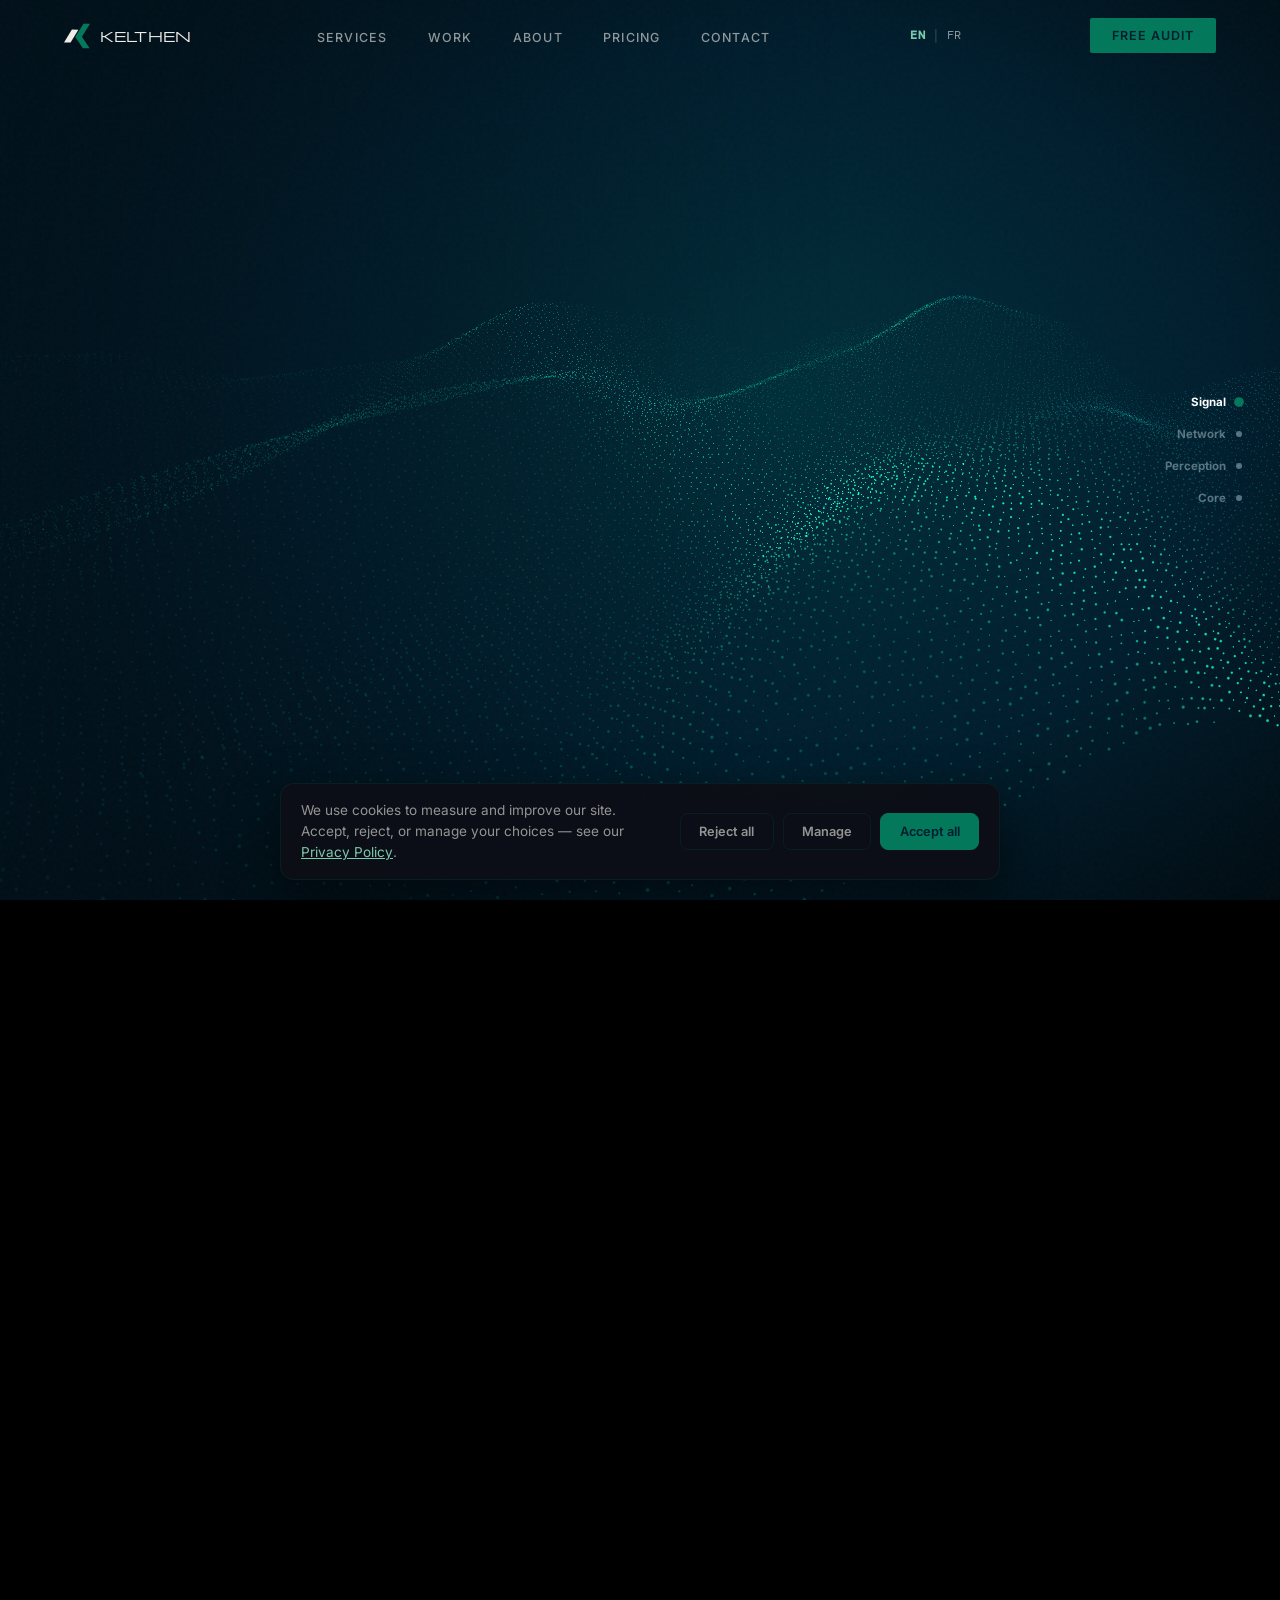
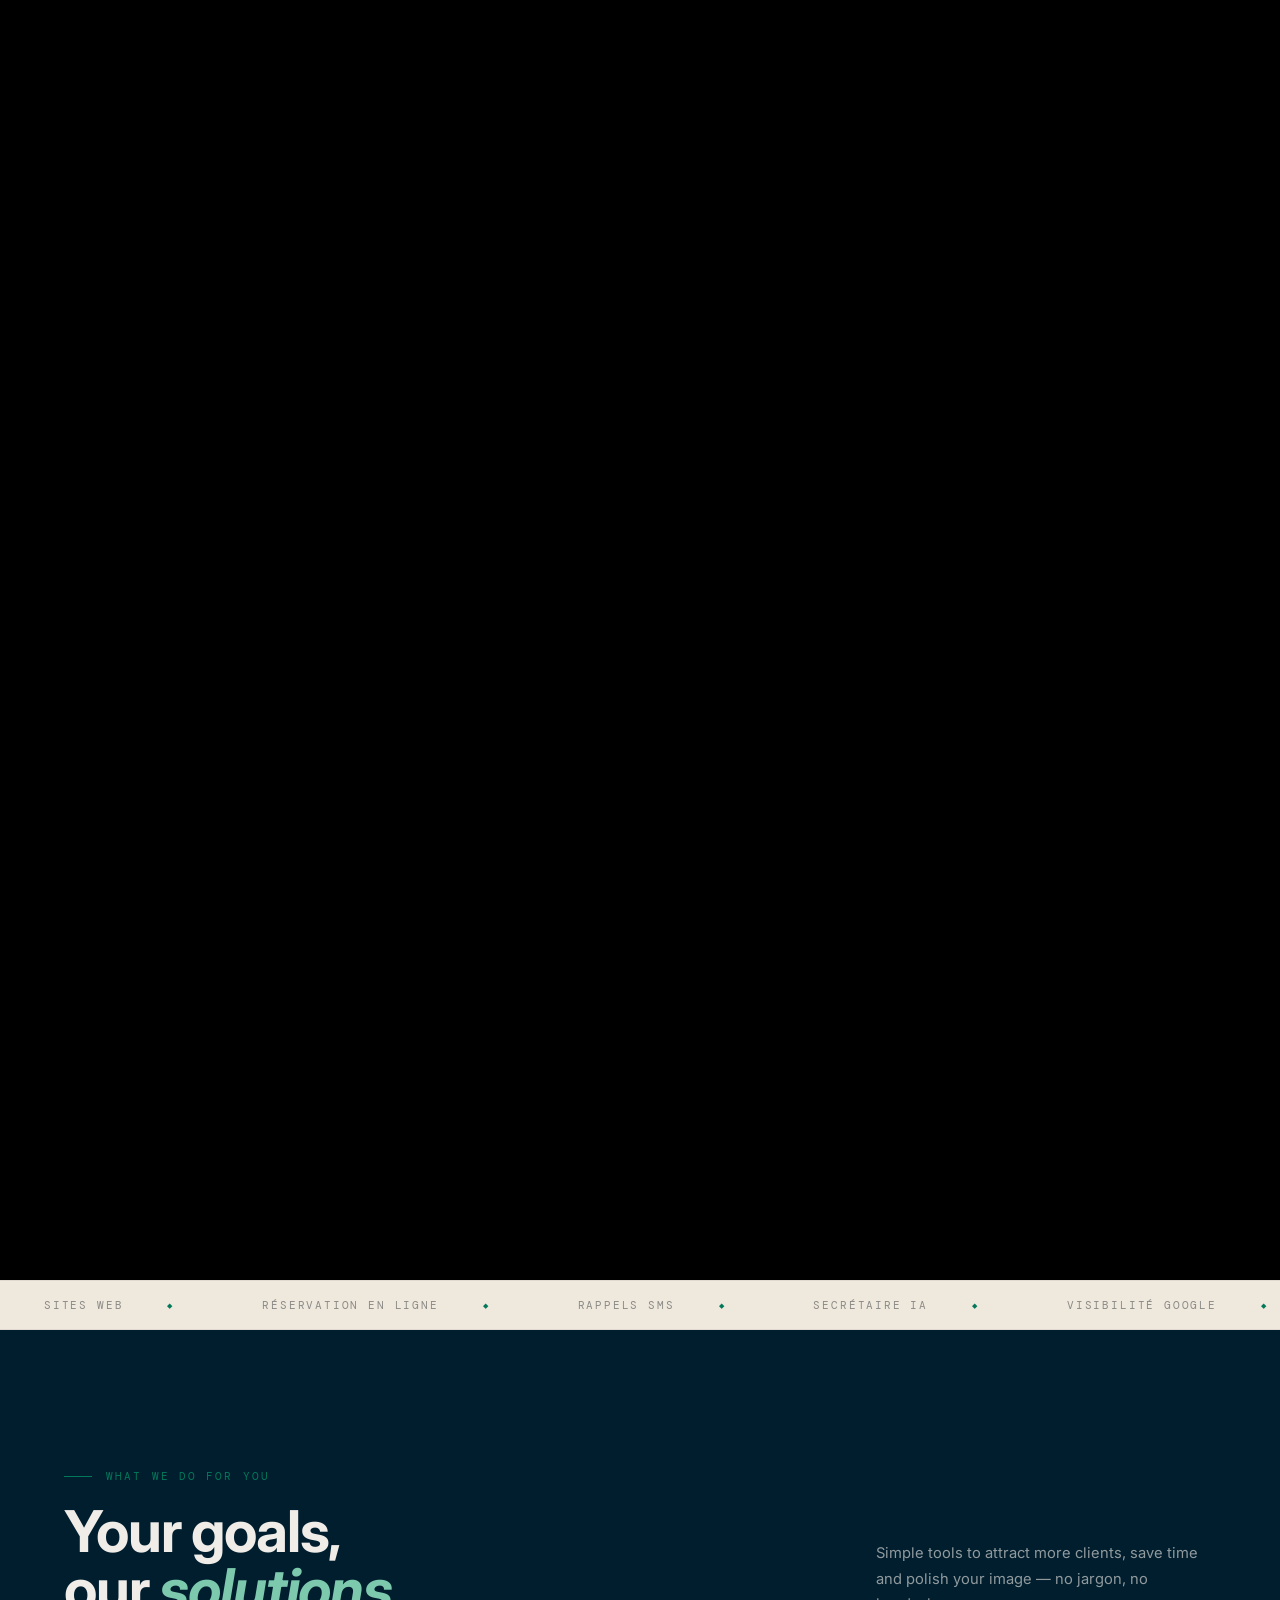
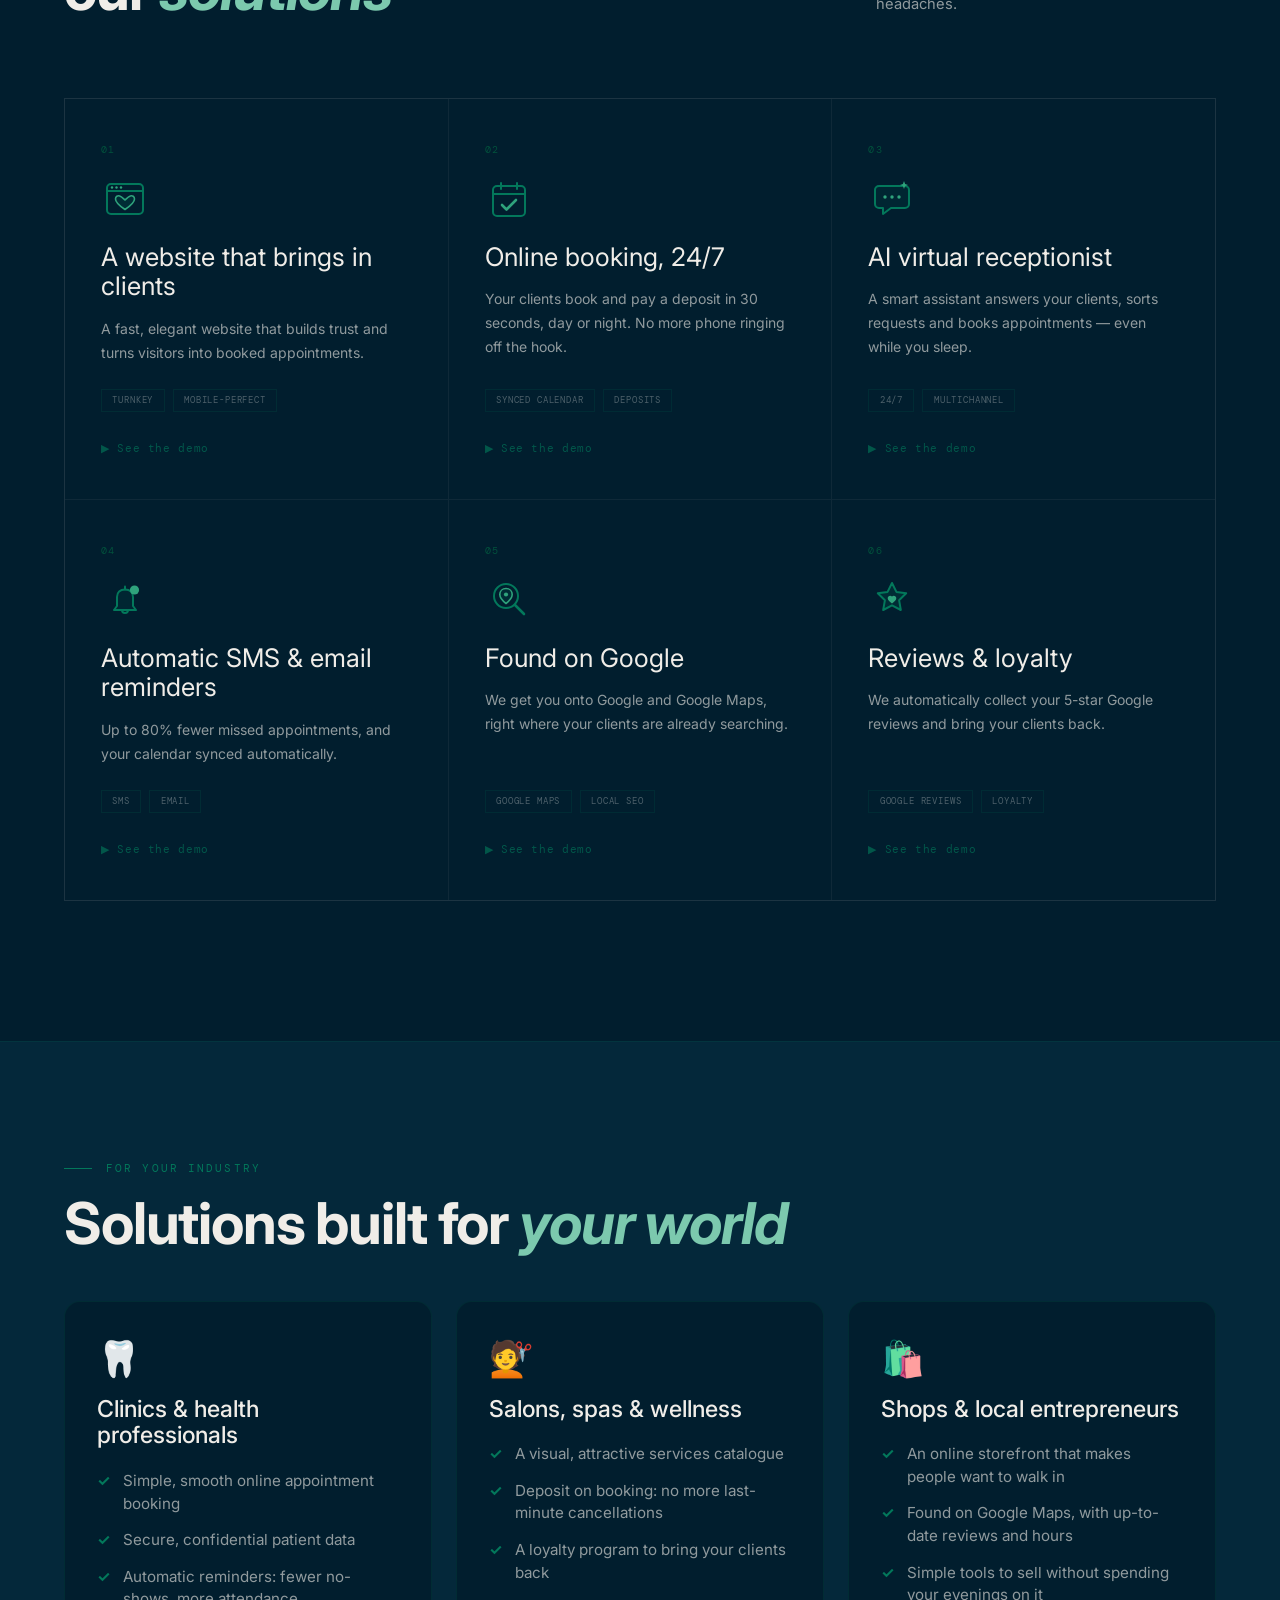
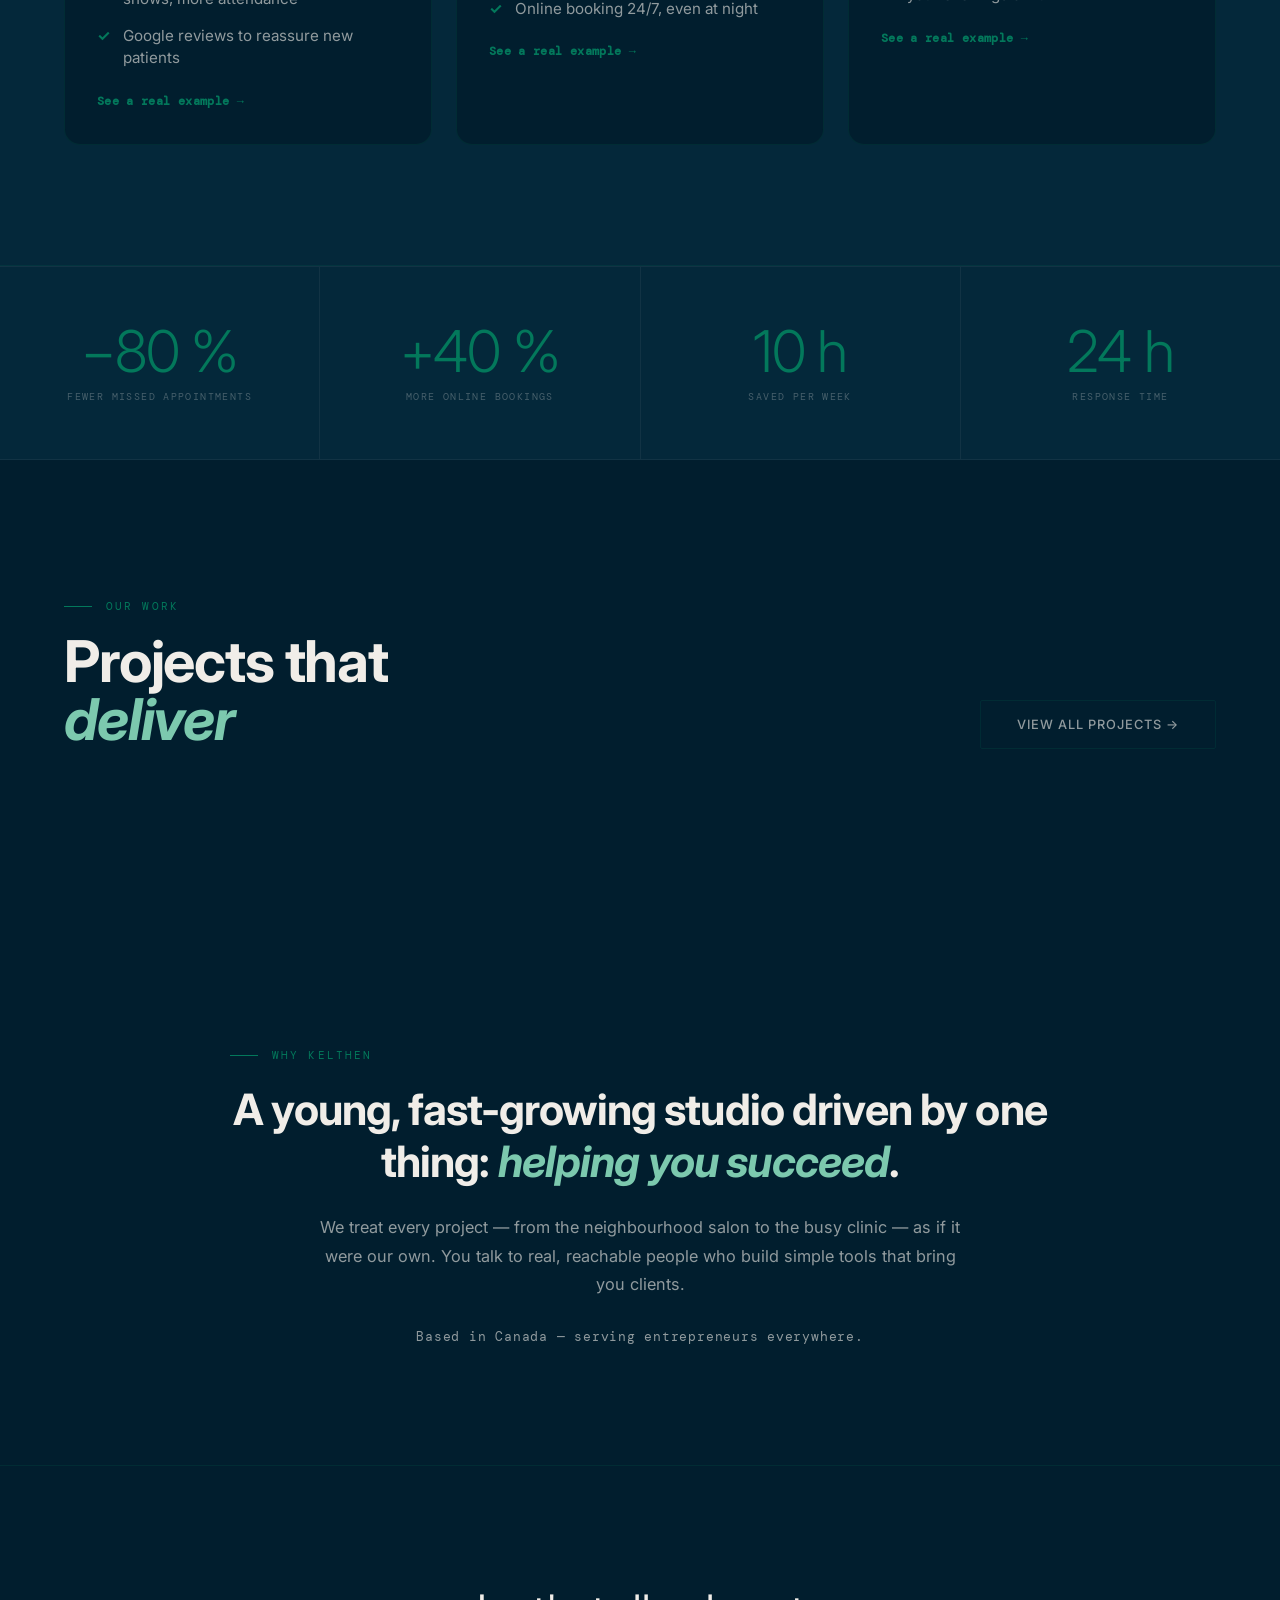
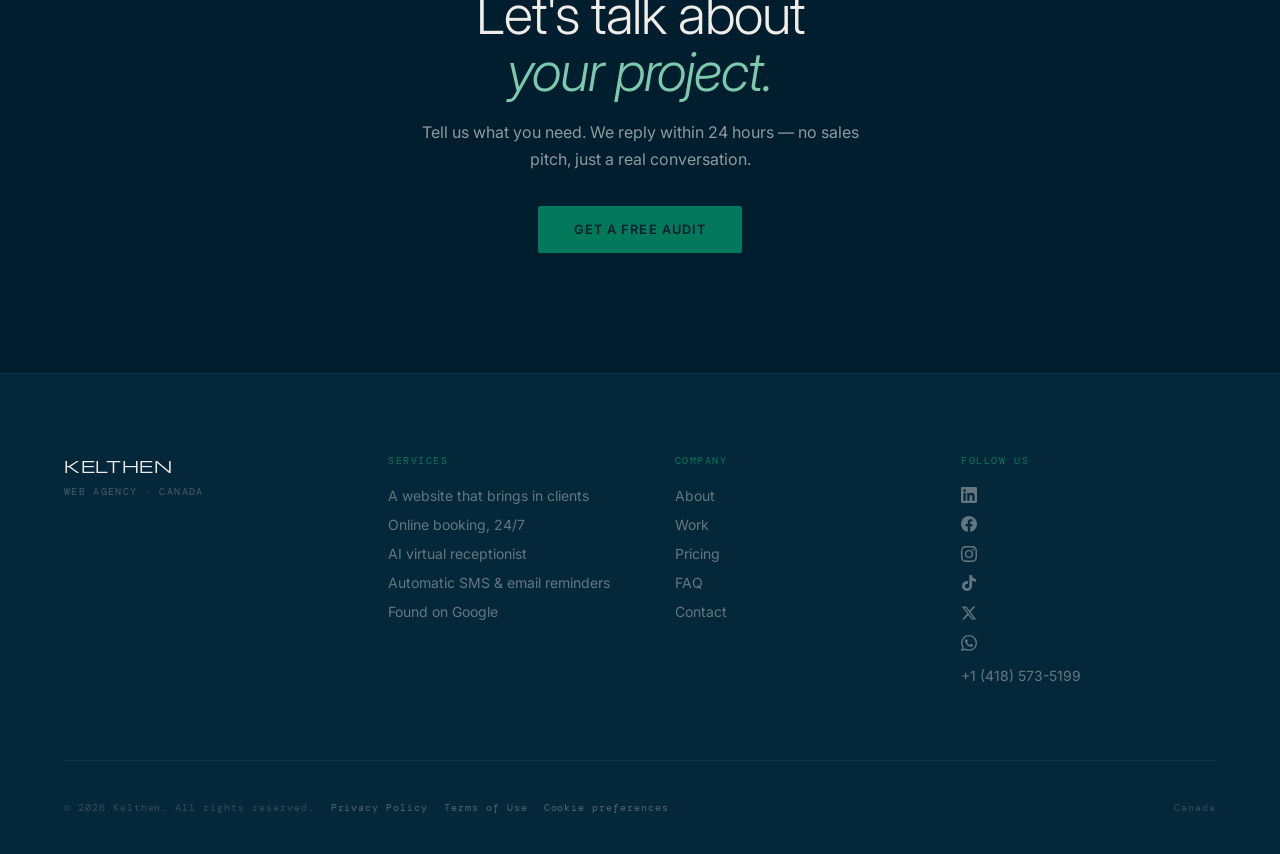
==== index.html @ 15c2d40f "Footer : restaurer LinkedIn (placeholder à compléter), garder GitHub retiré" ====
<!DOCTYPE html>
<html lang="en">
<head>
  <meta charset="UTF-8">
  <meta name="viewport" content="width=device-width, initial-scale=1.0">
  <meta name="description" content="Kelthen — agence web qui aide les commerces et entrepreneurs à attirer plus de clients : site, réservation en ligne, rappels automatiques, visibilité Google. Audit gratuit.">
  <meta property="og:type"        content="website">
  <meta property="og:url"         content="https://kelthen.com/">
  <meta property="og:title"       content="Kelthen — Plus de clients. Moins de gestion.">
  <meta property="og:description" content="On aide les commerces de proximité et les entrepreneurs à attirer plus de clients et à passer moins de temps sur la gestion. Site, réservation, rappels, visibilité Google.">
  <meta property="og:image"       content="https://kelthen.com/og-image.png">
  <meta property="og:image:width"  content="1200">
  <meta property="og:image:height" content="630">
  <meta property="og:image:alt"    content="Kelthen — Plus de clients. Moins de gestion.">
  <meta name="twitter:image"       content="https://kelthen.com/og-image.png">
  <meta name="twitter:card"       content="summary_large_image">
  <meta name="twitter:title"      content="Kelthen — Plus de clients. Moins de gestion.">
  <meta name="twitter:description" content="On aide les commerces et entrepreneurs à attirer plus de clients et à gérer moins. Audit gratuit.">
  <meta name="referrer" content="strict-origin-when-cross-origin">
  <title>Agence web au Canada — sites, réservation en ligne &amp; automatisation | Kelthen</title>
  <link rel="canonical" href="https://kelthen.com/">
  <link rel="icon" href="/favicon.ico" sizes="any">
  <link rel="icon" type="image/svg+xml" href="/favicon.svg">
  <link rel="icon" type="image/png" sizes="96x96" href="/favicon-96.png">
  <link rel="apple-touch-icon" href="/apple-touch-icon.png">

  <link rel="preconnect" href="https://fonts.googleapis.com">
  <link rel="preconnect" href="https://fonts.gstatic.com" crossorigin>
  <link href="https://fonts.googleapis.com/css2?family=Inter:wght@400;500;600;700;800&family=DM+Mono:wght@400;500&display=swap" rel="stylesheet">

  <script type="application/ld+json">
  {
    "@context": "https://schema.org",
    "@type": "ProfessionalService",
    "name": "Kelthen",
    "alternateName": "Kelthen — agence web",
    "url": "https://kelthen.com/",
    "logo": "https://kelthen.com/og-image.png",
    "image": "https://kelthen.com/og-image.png",
    "email": "contact@kelthen.com",
    "telephone": "+1-418-573-5199",
    "priceRange": "$$",
    "description": "Agence web basée au Canada qui aide les commerces de proximité et les entrepreneurs à attirer plus de clients et à gérer moins : sites, réservation en ligne, rappels automatiques et visibilité Google.",
    "slogan": "Plus de clients. Moins de gestion.",
    "inLanguage": "fr",
    "areaServed": {
      "@type": "Country",
      "name": "Canada"
    },
    "address": {
      "@type": "PostalAddress",
      "addressCountry": "CA"
    },
    "knowsAbout": [
      "Création de site web",
      "Réservation en ligne",
      "Automatisation des rendez-vous",
      "Secrétaire virtuelle par IA",
      "Rappels automatiques SMS et e-mail",
      "Référencement local et visibilité Google"
    ]
  }
  </script>

  <!-- Google Analytics (GA4) is loaded from assets/main.js ONLY after cookie consent -->

  <link rel="stylesheet" href="assets/style.css">
</head>
<body>
  <!-- ═══ Nav ═══ -->
  <nav class="nav" id="nav" aria-label="Main navigation">
    <a href="index.html" class="nav-logo" aria-label="Kelthen — home">
      <svg class="nav-logo-mark" viewBox="0 0 258 242" aria-hidden="true" focusable="false"><path d="M65.3 185.8 L0 185.8 L78.4 56.9 L142.3 59 Z" fill="currentColor"></path><path d="M177.9 129 L254.3 242.2 L187.3 242.2 L145.8 180.6 L111.8 130.2 L143.9 78.6 L192.7 0 L258.1 0 Z" fill="#03785B"></path></svg>
      <span class="nav-logo-text">Kel<span>then</span></span>
    </a>

    <ul class="nav-links" role="list">
      <li><a href="index.html#services" data-i18n="nav.services">Services</a></li>
      <li><a href="work.html" data-i18n="nav.work">Réalisations</a></li>
      <li><a href="about.html" data-i18n="nav.about">À propos</a></li>
      <li><a href="pricing.html" data-i18n="nav.pricing">Tarifs</a></li>
      <li><a href="contact.html" data-i18n="nav.contact">Contact</a></li>
    </ul>

    <div class="lang-switch" role="group" aria-label="Langue">
      <button type="button" class="lang-btn" data-lang-btn="en">EN</button>
      <span class="lang-sep" aria-hidden="true">|</span>
      <button type="button" class="lang-btn" data-lang-btn="fr">FR</button>
    </div>
    <button class="nav-cta" id="navCta" type="button" data-i18n="nav.cta">Audit gratuit</button>
    <button class="nav-hamburger" id="navHamburger" type="button" aria-label="Menu" aria-expanded="false" aria-controls="navMobile">
      <span></span>
      <span></span>
      <span></span>
    </button>
  </nav>

  <!-- Mobile nav overlay -->
  <div class="nav-mobile" id="navMobile" role="dialog" aria-label="Mobile navigation" aria-modal="true">
    <button class="nav-mobile-close" id="navMobileClose" type="button" aria-label="Fermer le menu">✕</button>
    <a href="index.html#services" class="nav-mobile-link" data-mobile-link data-i18n="nav.services">Services</a>
    <a href="work.html"     class="nav-mobile-link" data-mobile-link data-i18n="nav.work">Réalisations</a>
    <a href="about.html"    class="nav-mobile-link" data-mobile-link data-i18n="nav.about">À propos</a>
    <a href="pricing.html"  class="nav-mobile-link" data-mobile-link data-i18n="nav.pricing">Tarifs</a>
    <a href="contact.html"  class="nav-mobile-link" data-mobile-link data-i18n="nav.contact">Contact</a>
    <div class="lang-switch lang-switch-mobile" role="group" aria-label="Langue">
      <button type="button" class="lang-btn" data-lang-btn="en">EN</button>
      <span class="lang-sep" aria-hidden="true">|</span>
      <button type="button" class="lang-btn" data-lang-btn="fr">FR</button>
    </div>
    <button class="nav-mobile-cta" id="navMobileCta" type="button" data-i18n="nav.cta">Audit gratuit</button>
  </div>

  <!-- ═══ Hero ═══ -->
  <!-- Hero : expérience « The Intelligence System » (montée par assets/hero-experience.js) -->
  <div id="kx-root"></div>

  <!-- ═══ Marquee ═══ -->
  <div class="marquee-wrap" aria-hidden="true">
    <div class="marquee-track">
      <span class="marquee-item">Sites web</span>
      <span class="marquee-item">Réservation en ligne</span>
      <span class="marquee-item">Rappels SMS</span>
      <span class="marquee-item">Secrétaire IA</span>
      <span class="marquee-item">Visibilité Google</span>
      <span class="marquee-item">Avis clients</span>
      <span class="marquee-item">Fidélisation</span>
      <span class="marquee-item">Paiements sécurisés</span>
      <span class="marquee-item">Sites web</span>
      <span class="marquee-item">Réservation en ligne</span>
      <span class="marquee-item">Rappels SMS</span>
      <span class="marquee-item">Secrétaire IA</span>
      <span class="marquee-item">Visibilité Google</span>
      <span class="marquee-item">Avis clients</span>
      <span class="marquee-item">Fidélisation</span>
      <span class="marquee-item">Paiements sécurisés</span>
    </div>
  </div>

  <!-- ═══ Services ═══ -->
  <section id="services" aria-labelledby="servicesTitle">
    <div class="services-header">
      <div>
        <p class="section-label" data-i18n="services.label">Ce qu'on fait pour vous</p>
        <h2 class="section-title" id="servicesTitle" data-i18n="services.title" data-i18n-html>Vos objectifs,<br>nos <em>solutions</em></h2>
      </div>
      <p class="services-sub" data-i18n="services.sub">Des outils simples pour attirer plus de clients, gagner du temps et soigner votre image — sans jargon, sans prise de tête.</p>
    </div>

    <div class="services-grid">

      <div class="service-card" data-demo="site" role="button" tabindex="0" aria-haspopup="dialog">
        <div class="service-num">01</div>
        <span class="service-illus" aria-hidden="true"><svg viewBox="0 0 48 48" fill="none"><rect x="6" y="9" width="36" height="30" rx="4" stroke="#03785B" stroke-width="2"/><path d="M6 16 H42" stroke="#03785B" stroke-width="2"/><circle cx="11" cy="12.5" r="1.2" fill="#2FA37C"/><circle cx="15.5" cy="12.5" r="1.2" fill="#2FA37C"/><circle cx="20" cy="12.5" r="1.2" fill="#2FA37C"/><path d="M24 34.5 C 18 30.5 14.5 27.5 14.5 24 C 14.5 21.4 16.6 20.3 18.7 20.9 C 20.6 21.4 22 23 24 25 C 26 23 27.4 21.4 29.3 20.9 C 31.4 20.3 33.5 21.4 33.5 24 C 33.5 27.5 30 30.5 24 34.5 Z" fill="rgba(3, 120, 91,0.16)" stroke="#2FA37C" stroke-width="1.6" stroke-linejoin="round"/></svg></span>
        <h3 class="service-name" data-i18n="svc1.name">Un site qui attire des clients</h3>
        <p class="service-desc" data-i18n="svc1.desc">Un site rapide et élégant qui inspire confiance et transforme vos visiteurs en rendez-vous.</p>
        <div class="service-tags">
          <span class="stag" data-i18n="tag.turnkey">Clé en main</span>
          <span class="stag" data-i18n="tag.mobile">Mobile parfait</span>
        </div>
      </div>

      <div class="service-card" data-demo="booking" role="button" tabindex="0" aria-haspopup="dialog">
        <div class="service-num">02</div>
        <span class="service-illus" aria-hidden="true"><svg viewBox="0 0 48 48" fill="none"><rect x="8" y="11" width="32" height="30" rx="4" stroke="#03785B" stroke-width="2"/><path d="M8 19 H40" stroke="#03785B" stroke-width="2"/><path d="M16 8 V14 M32 8 V14" stroke="#03785B" stroke-width="2" stroke-linecap="round"/><path d="M17 30 L21.5 34.5 L31 25" stroke="#2FA37C" stroke-width="2.6" stroke-linecap="round" stroke-linejoin="round"/></svg></span>
        <h3 class="service-name" data-i18n="svc2.name">Réservation en ligne 24/7</h3>
        <p class="service-desc" data-i18n="svc2.desc">Vos clients réservent et versent un acompte en 30 secondes, jour et nuit. Fini le téléphone qui sonne dans le vide.</p>
        <div class="service-tags">
          <span class="stag" data-i18n="tag.agenda">Agenda synchronisé</span>
          <span class="stag" data-i18n="tag.deposits">Acomptes</span>
        </div>
      </div>

      <div class="service-card" data-demo="ai" role="button" tabindex="0" aria-haspopup="dialog">
        <div class="service-num">03</div>
        <span class="service-illus" aria-hidden="true"><svg viewBox="0 0 48 48" fill="none"><path d="M11 11 H37 A4 4 0 0 1 41 15 V29 A4 4 0 0 1 37 33 H23 L15 39 V33 H11 A4 4 0 0 1 7 29 V15 A4 4 0 0 1 11 11 Z" fill="rgba(3, 120, 91,0.10)" stroke="#03785B" stroke-width="2" stroke-linejoin="round"/><circle cx="17" cy="22" r="1.7" fill="#2FA37C"/><circle cx="24" cy="22" r="1.7" fill="#2FA37C"/><circle cx="31" cy="22" r="1.7" fill="#2FA37C"/><path d="M36 6 l1.1 2.9 2.9 1.1 -2.9 1.1 -1.1 2.9 -1.1 -2.9 -2.9 -1.1 2.9 -1.1 Z" fill="#2FA37C"/></svg></span>
        <h3 class="service-name" data-i18n="svc3.name">Secrétaire virtuelle par IA</h3>
        <p class="service-desc" data-i18n="svc3.desc">Un assistant intelligent répond à vos clients, trie les demandes et prend les rendez-vous — même quand vous dormez.</p>
        <div class="service-tags">
          <span class="stag" data-i18n="tag.247">24 h/24</span>
          <span class="stag" data-i18n="tag.multichannel">Multicanal</span>
        </div>
      </div>

      <div class="service-card" data-demo="reminders" role="button" tabindex="0" aria-haspopup="dialog">
        <div class="service-num">04</div>
        <span class="service-illus" aria-hidden="true"><svg viewBox="0 0 48 48" fill="none"><path d="M16 31 V22 C 16 17.5 19 14.5 24 14.5 C 29 14.5 32 17.5 32 22 V31 L35 35 H13 Z" fill="rgba(3, 120, 91,0.10)" stroke="#03785B" stroke-width="2" stroke-linejoin="round"/><path d="M21 35 a3 3 0 0 0 6 0" stroke="#03785B" stroke-width="2" stroke-linecap="round"/><path d="M24 11.5 V14.5" stroke="#03785B" stroke-width="2" stroke-linecap="round"/><circle cx="33.5" cy="15" r="4.6" fill="#2FA37C"/></svg></span>
        <h3 class="service-name" data-i18n="svc4.name">Rappels automatiques SMS &amp; e-mail</h3>
        <p class="service-desc" data-i18n="svc4.desc">Jusqu'à 80 % de rendez-vous manqués en moins, et votre agenda synchronisé tout seul.</p>
        <div class="service-tags">
          <span class="stag">SMS</span>
          <span class="stag" data-i18n="tag.email">E-mail</span>
        </div>
      </div>

      <div class="service-card" data-demo="google" role="button" tabindex="0" aria-haspopup="dialog">
        <div class="service-num">05</div>
        <span class="service-illus" aria-hidden="true"><svg viewBox="0 0 48 48" fill="none"><circle cx="21" cy="21" r="12" stroke="#03785B" stroke-width="2"/><path d="M30 30 L39 39" stroke="#03785B" stroke-width="2.6" stroke-linecap="round"/><path d="M21 13.5 C 17.4 13.5 14.8 16.1 14.8 19.6 C 14.8 23.8 21 28.5 21 28.5 C 21 28.5 27.2 23.8 27.2 19.6 C 27.2 16.1 24.6 13.5 21 13.5 Z" fill="rgba(3, 120, 91,0.16)" stroke="#2FA37C" stroke-width="1.6" stroke-linejoin="round"/><circle cx="21" cy="19.5" r="2.1" fill="#2FA37C"/></svg></span>
        <h3 class="service-name" data-i18n="svc5.name">Visible sur Google</h3>
        <p class="service-desc" data-i18n="svc5.desc">On vous place sur Google et Google Maps, là où vos clients vous cherchent déjà.</p>
        <div class="service-tags">
          <span class="stag">Google Maps</span>
          <span class="stag" data-i18n="tag.localseo">SEO local</span>
        </div>
      </div>

      <div class="service-card" data-demo="reviews" role="button" tabindex="0" aria-haspopup="dialog">
        <div class="service-num">06</div>
        <span class="service-illus" aria-hidden="true"><svg viewBox="0 0 48 48" fill="none"><path d="M24 8 l4.4 8.9 9.8 1.4 -7.1 6.9 1.7 9.8 -8.8 -4.6 -8.8 4.6 1.7 -9.8 -7.1 -6.9 9.8 -1.4 Z" fill="rgba(3, 120, 91,0.16)" stroke="#03785B" stroke-width="2" stroke-linejoin="round"/><path d="M24 21.5 C 22.4 19.8 19.7 20.9 19.7 23.2 C 19.7 25.2 22 26.9 24 28.4 C 26 26.9 28.3 25.2 28.3 23.2 C 28.3 20.9 25.6 19.8 24 21.5 Z" fill="#2FA37C"/></svg></span>
        <h3 class="service-name" data-i18n="svc6.name">Avis clients &amp; fidélisation</h3>
        <p class="service-desc" data-i18n="svc6.desc">On récolte automatiquement vos avis Google 5 étoiles et on fait revenir vos clients.</p>
        <div class="service-tags">
          <span class="stag" data-i18n="tag.reviews">Avis Google</span>
          <span class="stag" data-i18n="tag.loyalty">Fidélité</span>
        </div>
      </div>

    </div>
  </section>

  <!-- ═══ Solutions par industrie ═══ -->
  <section id="solutions" aria-labelledby="solutionsTitle">
    <div class="solutions-header">
      <p class="section-label" data-i18n="sol.label">Pour votre secteur</p>
      <h2 class="section-title" id="solutionsTitle" data-i18n="sol.title" data-i18n-html>Des solutions qui vous <em>ressemblent</em></h2>
    </div>
    <div class="industry-grid">

      <a class="industry-card" href="work.html?p=003">
        <span class="industry-icon" aria-hidden="true">🦷</span>
        <h3 class="industry-name" data-i18n="ind1.name">Cliniques &amp; professionnels de santé</h3>
        <ul class="industry-list" role="list">
          <li data-i18n="ind1.b1">Prise de rendez-vous en ligne, simple et fluide</li>
          <li data-i18n="ind1.b2">Données patients sécurisées et confidentielles</li>
          <li data-i18n="ind1.b3">Rappels automatiques : moins d'oublis, plus de présences</li>
          <li data-i18n="ind1.b4">Avis Google pour rassurer les nouveaux patients</li>
        </ul>
        <span class="industry-cta" data-i18n="sol.example">Voir un exemple concret →</span>
      </a>

      <a class="industry-card" href="work.html?p=003">
        <span class="industry-icon" aria-hidden="true">💇</span>
        <h3 class="industry-name" data-i18n="ind2.name">Salons, instituts &amp; bien-être</h3>
        <ul class="industry-list" role="list">
          <li data-i18n="ind2.b1">Catalogue de prestations visuel et attrayant</li>
          <li data-i18n="ind2.b2">Acompte à la réservation : fini les désistements</li>
          <li data-i18n="ind2.b3">Programme de fidélité pour faire revenir vos clients</li>
          <li data-i18n="ind2.b4">Réservation en ligne 24/7, même la nuit</li>
        </ul>
        <span class="industry-cta" data-i18n="sol.example">Voir un exemple concret →</span>
      </a>

      <a class="industry-card" href="work.html?p=002">
        <span class="industry-icon" aria-hidden="true">🛍️</span>
        <h3 class="industry-name" data-i18n="ind3.name">Commerces &amp; entrepreneurs</h3>
        <ul class="industry-list" role="list">
          <li data-i18n="ind3.b1">Une vitrine en ligne qui donne envie de pousser la porte</li>
          <li data-i18n="ind3.b2">Visible sur Google Maps, avis et horaires à jour</li>
          <li data-i18n="ind3.b3">Des outils simples pour vendre sans y passer vos soirées</li>
        </ul>
        <span class="industry-cta" data-i18n="sol.example">Voir un exemple concret →</span>
      </a>

    </div>
  </section>

  <!-- ═══ Numbers strip ═══ -->
  <div class="numbers-strip" aria-label="Agency stats">
    <div class="numbers-grid">
      <div class="num-card">
        <div class="num-val">−80&nbsp;%</div>
        <div class="num-label" data-i18n="stat.noshows">de rendez-vous manqués</div>
      </div>
      <div class="num-card">
        <div class="num-val">+40&nbsp;%</div>
        <div class="num-label" data-i18n="stat.bookings">de réservations en ligne</div>
      </div>
      <div class="num-card">
        <div class="num-val">10&nbsp;h</div>
        <div class="num-label" data-i18n="stat.timesaved">économisées par semaine</div>
      </div>
      <div class="num-card">
        <div class="num-val">24&nbsp;h</div>
        <div class="num-label" data-i18n="stat.response">temps de réponse</div>
      </div>
    </div>
  </div>

  <!-- ═══ Work preview ═══ -->
  <section id="work-preview" aria-labelledby="workPreviewTitle">
    <div class="work-preview-head">
      <div>
        <p class="section-label" data-i18n="work.label">Nos réalisations</p>
        <h2 class="section-title" id="workPreviewTitle" data-i18n="work.title" data-i18n-html>Des projets<br>qui <em>rapportent</em></h2>
      </div>
      <a href="work.html" class="btn-ghost" data-i18n="work.viewall">Voir tous les projets →</a>
    </div>
  </section>

  <!-- ═══ Confiance / mission ═══ -->
  <section id="trust" aria-labelledby="trustTitle">
    <div class="trust-inner">
      <p class="section-label" data-i18n="trust.label">Pourquoi Kelthen</p>
      <p class="trust-quote" id="trustTitle" data-i18n="trust.quote" data-i18n-html>Une agence jeune et en pleine croissance, animée par une seule envie&nbsp;: <em>vous aider à réussir</em>.</p>
      <p class="trust-desc" data-i18n="trust.desc">On traite chaque projet — du salon de quartier à la clinique — comme si c'était le nôtre. Vous parlez à de vraies personnes, joignables et impliquées, qui construisent des outils simples pour vous ramener des clients.</p>
      <p class="trust-anchor" data-i18n="trust.anchor">Basés au Canada — au service des entrepreneurs, partout.</p>
    </div>
  </section>

  <!-- ═══ Closing CTA ═══ -->
  <section id="home-cta" aria-labelledby="homeCtaTitle">
    <h2 class="home-cta-title" id="homeCtaTitle" data-i18n="homecta.title" data-i18n-html>Parlons de<br><em>votre projet.</em></h2>
    <p class="home-cta-sub" data-i18n="homecta.sub">Racontez-nous votre besoin. On répond en 24 h — sans blabla commercial, juste une vraie discussion.</p>
    <a href="contact.html" class="btn-primary" data-i18n="homecta.cta">Demander un audit gratuit</a>
  </section>

  <!-- ═══ Footer ═══ -->
  <footer class="footer" role="contentinfo">
    <div class="footer-top">
      <div class="footer-brand">
        <div class="footer-logo">Kel<span>then</span></div>
        <div class="footer-tagline" data-i18n="footer.tagline">Agence web · Canada</div>
      </div>
      <nav class="footer-nav" aria-label="Footer navigation">
        <div class="footer-col">
          <div class="footer-col-title" data-i18n="footer.services">Services</div>
          <a href="index.html#services" data-i18n="svc1.name">Un site qui attire des clients</a>
          <a href="index.html#services" data-i18n="svc2.name">Réservation en ligne 24/7</a>
          <a href="index.html#services" data-i18n="svc3.name">Secrétaire virtuelle par IA</a>
          <a href="index.html#services" data-i18n="svc4.name">Rappels automatiques SMS &amp; e-mail</a>
          <a href="index.html#services" data-i18n="svc5.name">Visible sur Google</a>
        </div>
        <div class="footer-col">
          <div class="footer-col-title" data-i18n="footer.company">Entreprise</div>
          <a href="about.html" data-i18n="nav.about">À propos</a>
          <a href="work.html" data-i18n="nav.work">Réalisations</a>
          <a href="pricing.html" data-i18n="nav.pricing">Tarifs</a>
          <a href="pricing.html#faq" data-i18n="footer.faq">FAQ</a>
          <a href="contact.html" data-i18n="nav.contact">Contact</a>
        </div>
        <div class="footer-col">
          <div class="footer-col-title" data-i18n="footer.connect">Nous suivre</div>
          <div class="footer-social">
            <a href="#" aria-label="LinkedIn" target="_blank" rel="noopener noreferrer">
              <svg viewBox="0 0 24 24" xmlns="http://www.w3.org/2000/svg"><path d="M20.447 20.452h-3.554v-5.569c0-1.328-.027-3.037-1.852-3.037-1.853 0-2.136 1.445-2.136 2.939v5.667H9.351V9h3.414v1.561h.046c.477-.9 1.637-1.85 3.37-1.85 3.601 0 4.267 2.37 4.267 5.455v6.286zM5.337 7.433a2.062 2.062 0 0 1-2.063-2.065 2.064 2.064 0 1 1 2.063 2.065zm1.782 13.019H3.555V9h3.564v11.452zM22.225 0H1.771C.792 0 0 .774 0 1.729v20.542C0 23.227.792 24 1.771 24h20.451C23.2 24 24 23.227 24 22.271V1.729C24 .774 23.2 0 22.222 0h.003z"/></svg>
            </a>
            <a href="https://www.facebook.com/profile.php?id=61592897990111" aria-label="Facebook" target="_blank" rel="noopener noreferrer">
              <svg viewBox="0 0 24 24" xmlns="http://www.w3.org/2000/svg"><path d="M24 12.073c0-6.627-5.373-12-12-12s-12 5.373-12 12c0 5.99 4.388 10.954 10.125 11.854v-8.385H7.078v-3.47h3.047V9.43c0-3.007 1.792-4.669 4.533-4.669 1.312 0 2.686.235 2.686.235v2.953H15.83c-1.491 0-1.956.925-1.956 1.874v2.25h3.328l-.532 3.47h-2.796v8.385C19.612 23.027 24 18.062 24 12.073z"/></svg>
            </a>
            <a href="https://www.instagram.com/keltheninc" aria-label="Instagram" target="_blank" rel="noopener noreferrer">
              <svg viewBox="0 0 24 24" xmlns="http://www.w3.org/2000/svg"><path d="M12 2.163c3.204 0 3.584.012 4.85.07 3.252.148 4.771 1.691 4.919 4.919.058 1.265.069 1.645.069 4.849 0 3.205-.012 3.584-.069 4.849-.149 3.225-1.664 4.771-4.919 4.919-1.266.058-1.644.07-4.85.07-3.204 0-3.584-.012-4.849-.07-3.26-.149-4.771-1.699-4.919-4.92-.058-1.265-.07-1.644-.07-4.849 0-3.204.013-3.583.07-4.849.149-3.227 1.664-4.771 4.919-4.919 1.266-.057 1.645-.069 4.849-.069zm0-2.163c-3.259 0-3.667.014-4.947.072-4.358.2-6.78 2.618-6.98 6.98-.059 1.281-.073 1.689-.073 4.948 0 3.259.014 3.668.072 4.948.2 4.358 2.618 6.78 6.98 6.98 1.281.058 1.689.072 4.948.072 3.259 0 3.668-.014 4.948-.072 4.354-.2 6.782-2.618 6.979-6.98.059-1.28.073-1.689.073-4.948 0-3.259-.014-3.667-.072-4.947-.196-4.354-2.617-6.78-6.979-6.98-1.281-.059-1.69-.073-4.949-.073zm0 5.838a6.162 6.162 0 1 0 0 12.324 6.162 6.162 0 0 0 0-12.324zM12 16a4 4 0 1 1 0-8 4 4 0 0 1 0 8zm6.406-11.845a1.44 1.44 0 1 0 0 2.881 1.44 1.44 0 0 0 0-2.881z"/></svg>
            </a>
            <a href="https://vt.tiktok.com/ZSxYxxTce" aria-label="TikTok" target="_blank" rel="noopener noreferrer">
              <svg viewBox="0 0 24 24" xmlns="http://www.w3.org/2000/svg"><path d="M12.525.02c1.31-.02 2.61-.01 3.91-.02.08 1.53.63 3.09 1.75 4.17 1.12 1.11 2.7 1.62 4.24 1.79v4.03c-1.44-.05-2.89-.35-4.2-.97-.57-.26-1.1-.59-1.62-.93-.01 2.92.01 5.84-.02 8.75-.08 1.4-.54 2.79-1.35 3.94-1.31 1.92-3.58 3.17-5.91 3.21-1.43.08-2.86-.31-4.08-1.03-2.02-1.19-3.44-3.37-3.65-5.71-.02-.5-.03-1-.01-1.49.18-1.9 1.12-3.72 2.58-4.96 1.66-1.44 3.98-2.13 6.15-1.72.02 1.48-.04 2.96-.04 4.44-.99-.32-2.15-.23-3.02.37-.63.41-1.11 1.04-1.36 1.75-.21.51-.15 1.07-.14 1.61.24 1.64 1.82 3.02 3.5 2.87 1.12-.01 2.19-.66 2.77-1.61.19-.33.4-.67.41-1.06.1-1.79.06-3.57.07-5.36.01-4.03-.01-8.05.02-12.07z"/></svg>
            </a>
            <a href="https://x.com/KelthenGroup" aria-label="X (Twitter)" target="_blank" rel="noopener noreferrer">
              <svg viewBox="0 0 24 24" xmlns="http://www.w3.org/2000/svg"><path d="M18.244 2.25h3.308l-7.227 8.26 8.502 11.24H16.17l-5.214-6.817L4.99 21.75H1.68l7.73-8.835L1.254 2.25H8.08l4.713 6.231zm-1.161 17.52h1.833L7.084 4.126H5.117z"/></svg>
            </a>
            <a href="https://wa.me/14185735199" aria-label="WhatsApp" target="_blank" rel="noopener noreferrer">
              <svg viewBox="0 0 24 24" xmlns="http://www.w3.org/2000/svg"><path d="M17.472 14.382c-.297-.149-1.758-.867-2.03-.967-.273-.099-.471-.148-.67.15-.197.297-.767.966-.94 1.164-.173.199-.347.223-.644.075-.297-.15-1.255-.463-2.39-1.475-.883-.788-1.48-1.761-1.653-2.059-.173-.297-.018-.458.13-.606.134-.133.298-.347.446-.52.149-.174.198-.298.298-.497.099-.198.05-.371-.025-.52-.075-.149-.669-1.612-.916-2.207-.242-.579-.487-.5-.669-.51-.173-.008-.371-.01-.57-.01-.198 0-.52.074-.792.372-.272.297-1.04 1.016-1.04 2.479 0 1.462 1.065 2.875 1.213 3.074.149.198 2.096 3.2 5.077 4.487.709.306 1.262.489 1.694.625.712.227 1.36.195 1.871.118.571-.085 1.758-.719 2.006-1.413.248-.694.248-1.289.173-1.413-.074-.124-.272-.198-.57-.347m-5.421 7.403h-.004a9.87 9.87 0 0 1-5.031-1.378l-.361-.214-3.741.982.998-3.648-.235-.374a9.86 9.86 0 0 1-1.51-5.26c.001-5.45 4.436-9.884 9.888-9.884 2.64 0 5.122 1.03 6.988 2.898a9.825 9.825 0 0 1 2.893 6.994c-.003 5.45-4.437 9.884-9.885 9.884m8.413-18.297A11.815 11.815 0 0 0 12.05 0C5.495 0 .16 5.335.157 11.892c0 2.096.547 4.142 1.588 5.945L.057 24l6.305-1.654a11.882 11.882 0 0 0 5.683 1.448h.005c6.554 0 11.89-5.335 11.893-11.893a11.821 11.821 0 0 0-3.48-8.413z"/></svg>
            </a>
          </div>
          <a class="footer-phone" href="tel:+14185735199">+1 (418) 573-5199</a>
        </div>
      </nav>
    </div>
    <div class="footer-bottom">
      <div class="footer-legal">
        <span class="footer-copy" data-i18n="footer.copy">© 2026 Kelthen. Tous droits réservés.</span>
        <a class="footer-legal-link" href="/privacy.html" data-i18n="footer.privacy">Confidentialité</a>
        <a class="footer-legal-link" href="/terms.html" data-i18n="footer.terms">Conditions d'utilisation</a>
        <button class="footer-legal-link" type="button" id="cookiePrefsOpen" data-i18n="footer.cookies">Préférences cookies</button>
      </div>
      <span class="footer-flag" data-i18n="footer.flag">Canada</span>
    </div>
  </footer>

  <!-- ═══ Privacy Policy modal ═══ -->
  <div class="pm-overlay" id="privacyModal" role="dialog" aria-modal="true" aria-label="Politique de confidentialité">
    <div class="pm-dialog">
      <button class="pm-close" id="privacyClose" type="button" aria-label="Fermer">✕</button>
      <p class="pm-eyebrow" data-i18n="legal.eyebrow">Mentions légales</p>
      <h2 class="pm-name" data-i18n="privacy.name">Politique de confidentialité</h2>
      <div class="pm-legal">
        <p class="pm-legal-updated" data-i18n="legal.updated">Dernière mise à jour · juillet 2026</p>
        <p data-i18n="privacy.intro" data-i18n-html>Kelthen (« nous ») est une agence digitale basée au Canada. Cette politique explique quelles données nous collectons lorsque vous visitez <strong>kelthen.com</strong> et comment nous les utilisons. Pour toute question, écrivez-nous à <a href="mailto:contact@kelthen.com">contact@kelthen.com</a>.</p>
        <h3 data-i18n="privacy.h1">Analyse &amp; cookies</h3>
        <p data-i18n="privacy.p1">Nous utilisons Google Analytics 4 pour comprendre comment les visiteurs utilisent le site. Il dépose des cookies et traite des données techniques comme votre localisation approximative (IP anonymisée), votre appareil, votre navigateur et les pages consultées. Nous nous en servons uniquement pour mesurer et améliorer le site — jamais pour vous identifier personnellement.</p>
        <h3 data-i18n="privacy.h2">Formulaire de contact</h3>
        <p data-i18n="privacy.p2">Si vous nous contactez via le formulaire ou par courriel, nous utilisons les informations fournies (nom, courriel, message) uniquement pour répondre à votre demande. Nous ne vendons jamais vos données et ne les partageons pas à des fins marketing.</p>
        <h3 data-i18n="privacy.h3">Vos droits</h3>
        <p data-i18n="privacy.p3" data-i18n-html>Vous pouvez demander l’accès, la correction ou la suppression de vos données personnelles à tout moment en écrivant à <a href="mailto:contact@kelthen.com">contact@kelthen.com</a>. Vous pouvez aussi bloquer ou supprimer les cookies dans les réglages de votre navigateur.</p>
        <h3 data-i18n="privacy.h4">Hébergement &amp; juridiction</h3>
        <p data-i18n="privacy.p4">Le site est hébergé sur l’infrastructure mondiale de Vercel ; les données d’analyse sont traitées par Google. Cette politique est régie par les lois du Canada.</p>
      </div>
    </div>
  </div>

  <!-- ═══ Terms of Use modal ═══ -->
  <div class="pm-overlay" id="termsModal" role="dialog" aria-modal="true" aria-label="Conditions d’utilisation">
    <div class="pm-dialog">
      <button class="pm-close" id="termsClose" type="button" aria-label="Fermer">✕</button>
      <p class="pm-eyebrow" data-i18n="legal.eyebrow">Mentions légales</p>
      <h2 class="pm-name" data-i18n="terms.name">Conditions d’utilisation</h2>
      <div class="pm-legal">
        <p class="pm-legal-updated" data-i18n="legal.updated">Dernière mise à jour · juillet 2026</p>
        <p data-i18n="terms.intro" data-i18n-html>Ces conditions régissent votre utilisation de <strong>kelthen.com</strong> (le « site »), exploité par Kelthen (« nous »), une agence digitale basée au Canada. En utilisant le site, vous acceptez ces conditions. Si vous n’êtes pas d’accord, merci de ne pas l’utiliser.</p>
        <h3 data-i18n="terms.h1">Utilisation du site</h3>
        <p data-i18n="terms.p1">Vous pouvez consulter le site à des fins légales, personnelles ou professionnelles. Vous vous engagez à ne pas en faire un usage abusif — aucune tentative de perturbation, de sondage ou d’accès non autorisé, et aucune extraction automatisée nuisant au service.</p>
        <h3 data-i18n="terms.h2">Propriété intellectuelle</h3>
        <p data-i18n="terms.p2">Le design, les textes, le code, les logos et les visuels du site appartiennent à Kelthen, sauf mention contraire. Les noms de projets et captures d’écran présentés dans notre portfolio restent la propriété de leurs détenteurs respectifs et sont montrés à titre d’exemples. Vous ne pouvez pas copier ou réutiliser notre contenu sans autorisation écrite.</p>
        <h3 data-i18n="terms.h3">Nos services</h3>
        <p data-i18n="terms.p3">Le site est informatif. Les prix et forfaits affichés sont des points de départ indicatifs, pas des offres contractuelles. Toute prestation réelle est régie par un accord écrit distinct (proposition, devis ou contrat) signé entre vous et Kelthen — ces termes prévalent sur tout ce qui figure sur le site.</p>
        <h3 data-i18n="terms.h4">Aucune garantie &amp; limitation de responsabilité</h3>
        <p data-i18n="terms.p4">Le site est fourni « tel quel », sans garantie d’aucune sorte. Dans toute la mesure permise par la loi, Kelthen n’est pas responsable des dommages indirects ou consécutifs découlant de votre utilisation du site ou de la confiance accordée à son contenu.</p>
        <h3 data-i18n="terms.h5">Liens externes</h3>
        <p data-i18n="terms.p5">Le site peut renvoyer vers des services tiers (ex. WhatsApp, réseaux sociaux). Nous ne sommes pas responsables de leur contenu ni de leurs pratiques.</p>
        <h3 data-i18n="terms.h6">Modifications</h3>
        <p data-i18n="terms.p6">Nous pouvons mettre à jour ces conditions de temps à autre. Continuer à utiliser le site après une modification vaut acceptation des conditions révisées.</p>
        <h3 data-i18n="terms.h7">Droit applicable</h3>
        <p data-i18n="terms.p7" data-i18n-html>Ces conditions sont régies par les lois du Canada. Pour toute question, écrivez-nous à <a href="mailto:contact@kelthen.com">contact@kelthen.com</a>.</p>
      </div>
    </div>
  </div>

  <!-- ═══ Service demo modal ═══ -->
  <div class="pm-overlay demo-overlay" id="demoModal" role="dialog" aria-modal="true" aria-labelledby="demoTitle">
    <div class="pm-dialog demo-dialog">
      <button class="pm-close" id="demoClose" type="button" aria-label="Fermer">✕</button>
      <p class="pm-eyebrow" data-i18n="demo.eyebrow">Démo en direct</p>
      <h2 class="pm-name demo-name" id="demoTitle"></h2>
      <div class="demo-stage" id="demoStage"></div>
    </div>
  </div>

  <script src="assets/vendor/three.min.js"></script>
  <script src="assets/hero-experience.js"></script>
  <script src="assets/main.js"></script>
</body>
</html>
---- assets/style.css ----
/* ─── Logo typeface (auto-hébergée pour un rendu fiable) ─── */
    @font-face {
      font-family: 'Michroma';
      font-style: normal;
      font-weight: 400;
      font-display: swap;
      src: url('fonts/michroma.woff2') format('woff2');
    }

    /* ─── Design tokens ─── */
    :root {
      --bg:          #011E2E;
      --blue:        #03785B;
      --blue-light:  #7CC9AE;
      --blue-dark:   #02513C;
      --white:       #F0EDE8;
      --white-muted: rgba(240, 237, 232, 0.6);
      --border:      rgba(3, 120, 91, 0.15);

      --serif: 'Inter', system-ui, sans-serif;
      --sans:  'Inter', system-ui, sans-serif;
      --mono:  'DM Mono', monospace;
      --logo:  'Michroma', 'Inter', sans-serif;
    }

    /* ─── Reset ─── */
    *, *::before, *::after {
      box-sizing: border-box;
      margin: 0;
      padding: 0;
    }

    html {
      scroll-behavior: smooth;
    }

    body {
      background: var(--bg);
      color: var(--white);
      font-family: var(--sans);
      -webkit-font-smoothing: antialiased;
      overflow-x: hidden;
    }

    a {
      color: inherit;
      text-decoration: none;
      cursor: pointer;
    }

    button {
      cursor: pointer;
    }

    img, svg {
      display: block;
      max-width: 100%;
    }

    /* subtle film grain on the whole page */
    body::before {
      content: '';
      position: fixed;
      inset: 0;
      background-image: url("data:image/svg+xml,%3Csvg viewBox='0 0 256 256' xmlns='http://www.w3.org/2000/svg'%3E%3Cfilter id='n'%3E%3CfeTurbulence type='fractalNoise' baseFrequency='0.9' numOctaves='4' stitchTiles='stitch'/%3E%3C/filter%3E%3Crect width='100%25' height='100%25' filter='url(%23n)'/%3E%3C/svg%3E");
      opacity: 0.022;
      pointer-events: none;
      z-index: 1000;
    }

    /* ─── Nav ─── */
    .nav {
      position: fixed;
      top: 0;
      left: 0;
      right: 0;
      z-index: 100;
      height: 72px;
      padding: 0 5vw;
      display: flex;
      align-items: center;
      justify-content: space-between;
      border-bottom: 1px solid transparent;
      transition: background 0.4s ease, border-color 0.4s ease, backdrop-filter 0.4s ease;
    }

    /* ─── Hamburger button ─── */
    .nav-hamburger {
      display: none;
      flex-direction: column;
      justify-content: center;
      align-items: center;
      gap: 5px;
      width: 36px;
      height: 36px;
      background: transparent;
      border: none;
      padding: 4px;
      cursor: pointer;
      z-index: 200;
      position: relative;
    }

    .nav-hamburger span {
      display: block;
      width: 22px;
      height: 1px;
      background: var(--white);
      transition: transform 0.3s ease, opacity 0.3s ease, background 0.2s;
      transform-origin: center;
    }

    .nav-hamburger.open span:nth-child(1) {
      transform: translateY(6px) rotate(45deg);
    }

    .nav-hamburger.open span:nth-child(2) {
      opacity: 0;
      transform: scaleX(0);
    }

    .nav-hamburger.open span:nth-child(3) {
      transform: translateY(-6px) rotate(-45deg);
    }

    /* ─── Mobile overlay menu ─── */
    .nav-mobile {
      display: none;
      position: fixed;
      inset: 0;
      z-index: 150;
      background: rgba(8, 10, 15, 0.97);
      backdrop-filter: blur(24px);
      -webkit-backdrop-filter: blur(24px);
      flex-direction: column;
      align-items: center;
      justify-content: center;
      gap: 0;
      opacity: 0;
      pointer-events: none;
      transition: opacity 0.35s ease;
    }

    .nav-mobile.open {
      opacity: 1;
      pointer-events: auto;
    }

    .nav-mobile-link {
      font-family: var(--serif);
      font-size: clamp(2.5rem, 8vw, 4rem);
      font-weight: 300;
      letter-spacing: -0.02em;
      color: var(--white-muted);
      padding: 0.6rem 2rem;
      display: block;
      transition: color 0.2s;
      text-align: center;
    }

    .nav-mobile-link:hover,
    .nav-mobile-link:focus {
      color: var(--blue-light);
    }

    .nav-mobile-cta {
      margin-top: 2.5rem;
      font-family: var(--sans);
      font-size: 0.8rem;
      font-weight: 600;
      letter-spacing: 0.08em;
      text-transform: uppercase;
      color: var(--bg);
      background: var(--blue);
      border: none;
      padding: 1rem 2.5rem;
      border-radius: 2px;
      cursor: pointer;
      transition: background 0.2s;
    }

    .nav-mobile-cta:hover {
      background: var(--blue-light);
    }

    .nav.scrolled {
      background: rgba(8, 10, 15, 0.88);
      backdrop-filter: blur(20px);
      -webkit-backdrop-filter: blur(20px);
      border-bottom-color: var(--border);
    }

    .nav-logo {
      display: flex;
      align-items: center;
      gap: 0.6rem;
      font-family: var(--sans);
      font-size: 1.25rem;
      font-weight: 700;
      letter-spacing: -0.01em;
      color: var(--white);
    }

    .nav-logo-mark {
      width: 26px;
      height: 26px;
      flex-shrink: 0;
      transition: transform 0.3s ease;
    }

    .nav-logo:hover .nav-logo-mark {
      transform: rotate(-6deg) scale(1.05);
    }

    .nav-logo-text span {
      color: inherit;
    }

    .nav-links {
      display: flex;
      align-items: center;
      gap: 2.5rem;
      list-style: none;
    }

    .nav-links a {
      font-family: var(--sans);
      font-size: 0.78rem;
      font-weight: 500;
      letter-spacing: 0.1em;
      text-transform: uppercase;
      color: var(--white-muted);
      transition: color 0.2s;
    }

    .nav-links a:hover {
      color: var(--blue);
    }

    .nav-cta {
      font-family: var(--sans);
      font-size: 0.78rem;
      font-weight: 600;
      letter-spacing: 0.08em;
      text-transform: uppercase;
      color: var(--bg);
      background: var(--blue);
      border: none;
      padding: 0.625rem 1.375rem;
      border-radius: 2px;
      transition: background 0.2s, transform 0.15s;
    }

    .nav-cta:hover {
      background: var(--blue-light);
      transform: translateY(-1px);
    }

    /* ─── Hero ─── */
    .hero {
      position: relative;
      min-height: 100vh;
      min-height: 100svh;
      display: flex;
      flex-direction: column;
      justify-content: flex-end;
      padding: 0 5vw 7vh;
      overflow: hidden;
    }

    /* ambient radial glow */
    .hero::before {
      content: '';
      position: absolute;
      top: -20%;
      right: -8%;
      width: 65vw;
      height: 80vh;
      background: radial-gradient(ellipse at 60% 30%, rgba(3, 120, 91, 0.065) 0%, transparent 65%);
      pointer-events: none;
    }

    /* thin gold line at base of hero */
    .hero::after {
      content: '';
      position: absolute;
      bottom: 0;
      left: 0;
      right: 0;
      height: 1px;
      background: linear-gradient(90deg, transparent, var(--blue-dark), transparent);
    }

    /* subtle perspective grid */
    .hero-grid {
      position: absolute;
      inset: 0;
      background-image:
        linear-gradient(rgba(3, 120, 91, 0.05) 1px, transparent 1px),
        linear-gradient(90deg, rgba(3, 120, 91, 0.05) 1px, transparent 1px);
      background-size: 80px 80px;
      -webkit-mask-image: radial-gradient(ellipse at 70% 50%, black 20%, transparent 65%);
      mask-image: radial-gradient(ellipse at 70% 50%, black 20%, transparent 65%);
      pointer-events: none;
    }

    .hero-sweep {
      position: absolute;
      inset: 0;
      z-index: 0;
      pointer-events: none;
      background: radial-gradient(circle at 50% 42%, rgba(3, 120, 91, 0.11), transparent 42%);
      animation: heroSweep 11s ease-in-out infinite;
    }

    @keyframes heroSweep {
      0%, 100% { transform: translateX(-16%); opacity: 0.55; }
      50%      { transform: translateX(16%); opacity: 1; }
    }

    .hero-inner {
      position: relative;
      z-index: 1;
    }

    .hero-tag {
      font-family: var(--mono);
      font-size: 0.7rem;
      letter-spacing: 0.18em;
      text-transform: uppercase;
      color: var(--blue);
      margin-bottom: 2rem;
      display: flex;
      align-items: center;
      gap: 0.875rem;
      opacity: 0;
      animation: fadeUp 0.7s ease 0.3s forwards;
    }

    .hero-tag::before {
      content: '';
      display: block;
      width: 32px;
      height: 1px;
      background: var(--blue);
      flex-shrink: 0;
    }

    .hero-title {
      font-family: var(--serif);
      font-weight: 300;
      font-size: clamp(3.5rem, 9vw, 9rem);
      line-height: 0.92;
      letter-spacing: -0.025em;
      color: var(--white);
      margin-bottom: 2.5rem;
      opacity: 0;
      animation: fadeUp 1s ease 0.5s forwards;
    }

    .hero-title em {
      font-style: italic;
      color: var(--blue-light);
    }

    .hero-title .outline {
      -webkit-text-stroke: 1px rgba(240, 237, 232, 0.28);
      color: transparent;
    }

    .hero-bottom {
      display: flex;
      align-items: flex-end;
      justify-content: space-between;
      gap: 2.5rem;
      opacity: 0;
      animation: fadeUp 0.7s ease 0.9s forwards;
    }

    .hero-desc {
      max-width: 400px;
      font-family: var(--sans);
      font-size: clamp(0.9rem, 1.15vw, 1rem);
      font-weight: 400;
      line-height: 1.75;
      color: var(--white-muted);
    }

    .hero-actions {
      display: flex;
      flex-direction: column;
      align-items: flex-end;
      gap: 0.875rem;
      flex-shrink: 0;
    }

    .btn-primary {
      font-family: var(--sans);
      font-size: 0.8rem;
      font-weight: 600;
      letter-spacing: 0.08em;
      text-transform: uppercase;
      color: var(--bg);
      background: var(--blue);
      border: none;
      padding: 1rem 2.25rem;
      border-radius: 2px;
      display: inline-block;
      transition: background 0.2s, transform 0.15s, box-shadow 0.2s;
    }

    .btn-primary:hover {
      background: var(--blue-light);
      transform: translateY(-2px);
      box-shadow: 0 16px 36px rgba(3, 120, 91, 0.22);
    }

    .btn-ghost {
      font-family: var(--sans);
      font-size: 0.8rem;
      font-weight: 500;
      letter-spacing: 0.08em;
      text-transform: uppercase;
      color: var(--white-muted);
      background: transparent;
      border: 1px solid var(--border);
      padding: 1rem 2.25rem;
      border-radius: 2px;
      display: inline-block;
      transition: color 0.2s, border-color 0.2s, transform 0.15s;
    }

    .btn-ghost:hover {
      color: var(--blue);
      border-color: rgba(3, 120, 91, 0.38);
      transform: translateY(-2px);
    }

    /* scroll indicator — vertical text + animated line */
    .scroll-indicator {
      position: absolute;
      right: 5vw;
      bottom: 7vh;
      display: flex;
      flex-direction: column;
      align-items: center;
      gap: 0.75rem;
      opacity: 0;
      animation: fadeUp 0.6s ease 1.3s forwards;
    }

    .scroll-label {
      font-family: var(--mono);
      font-size: 0.62rem;
      letter-spacing: 0.16em;
      text-transform: uppercase;
      color: rgba(240, 237, 232, 0.3);
      writing-mode: vertical-rl;
      transform: rotate(180deg);
    }

    .scroll-line {
      width: 1px;
      height: 56px;
      background: linear-gradient(to bottom, var(--blue-dark), transparent);
      transform-origin: top;
      animation: scrollPulse 2.4s ease-in-out infinite;
    }

    @keyframes scrollPulse {
      0%, 100% { opacity: 0.35; transform: scaleY(0.55); }
      50%       { opacity: 1;    transform: scaleY(1); }
    }

    /* ─── Hero mascot (K-bot) ─── */
    .hero-mascot {
      position: absolute;
      top: clamp(13vh, 15vh, 20vh);
      right: 7vw;
      width: clamp(210px, 23vw, 320px);
      z-index: 2;
      pointer-events: none;
      opacity: 0;
      animation: fadeUp 1s ease 0.7s forwards, mascotFloat 6s ease-in-out 1.7s infinite;
    }

    .hero-mascot-glow {
      position: absolute;
      top: clamp(10vh, 13vh, 18vh);
      right: 3vw;
      width: clamp(300px, 32vw, 460px);
      height: clamp(300px, 32vw, 460px);
      background: radial-gradient(circle, rgba(3, 120, 91, 0.24), transparent 62%);
      filter: blur(18px);
      z-index: 1;
      pointer-events: none;
      animation: mascotPulse 5s ease-in-out infinite;
    }

    .mascot-svg {
      width: 100%;
      height: auto;
      display: block;
      overflow: visible;
    }

    .mascot-svg .eye {
      transform-box: fill-box;
      transform-origin: center;
      animation: mascotBlink 5.2s ease-in-out infinite;
    }

    @keyframes mascotFloat {
      0%, 100% { transform: translateY(0); }
      50%      { transform: translateY(-14px); }
    }

    @keyframes mascotPulse {
      0%, 100% { opacity: 0.5; }
      50%      { opacity: 1; }
    }

    @keyframes mascotBlink {
      0%, 90%, 100% { transform: scaleY(1); }
      95%           { transform: scaleY(0.12); }
    }

    @media (max-width: 900px) {
      .hero-mascot { width: clamp(104px, 25vw, 165px); top: 66px; right: 5vw; }
      .hero-mascot-glow { display: none; }
    }

    /* Mascot excited state (on hover of the "Start a project" CTA) */
    .mascot-svg .smile-happy { display: none; }
    .hero-mascot.excited .smile-normal { display: none; }
    .hero-mascot.excited .smile-happy { display: block; }
    .hero-mascot.excited { opacity: 1; animation: mascotExcite 0.5s ease-in-out infinite; }

    @keyframes mascotExcite {
      0%, 100% { transform: translateY(0) rotate(0deg); }
      25%      { transform: translateY(-9px) rotate(-4deg); }
      75%      { transform: translateY(-9px) rotate(4deg); }
    }

    .mascot-hype {
      position: absolute;
      top: 16%;
      left: -6px;
      transform: translateX(-100%) scale(0.8);
      transform-origin: right center;
      background: var(--blue);
      color: #fff;
      font-family: var(--sans);
      font-weight: 700;
      font-size: 0.78rem;
      padding: 0.4rem 0.7rem;
      border-radius: 12px;
      white-space: nowrap;
      opacity: 0;
      pointer-events: none;
      transition: opacity 0.2s ease, transform 0.2s ease;
      box-shadow: 0 10px 24px rgba(3, 120, 91, 0.4);
    }

    .mascot-hype::after {
      content: '';
      position: absolute;
      right: -5px;
      top: 50%;
      width: 0;
      height: 0;
      transform: translateY(-50%);
      border: 6px solid transparent;
      border-left-color: var(--blue);
      border-right: 0;
    }

    .hero-mascot.excited .mascot-hype {
      opacity: 1;
      transform: translateX(-100%) scale(1);
    }

    @media (prefers-reduced-motion: reduce) {
      .hero-mascot, .hero-mascot-glow, .mascot-svg .eye, .hero-sweep, .hero-mascot.excited { animation: none !important; }
    }

    /* ─── Shared entrance animation ─── */
    @keyframes fadeUp {
      from { opacity: 0; transform: translateY(28px); }
      to   { opacity: 1; transform: translateY(0); }
    }

    /* ─── Responsive ─── */
    @media (max-width: 900px) {
      .nav {
        padding: 0 6vw;
      }

      .nav-links {
        display: none;
      }

      .nav-hamburger {
        display: flex;
      }

      .nav-mobile {
        display: flex;
      }

      .nav-cta {
        display: none;
      }

      .hero {
        padding: 0 6vw 6vh;
        justify-content: center;
        padding-top: 100px;
      }

      .hero-bottom {
        flex-direction: column;
        align-items: flex-start;
      }

      .hero-actions {
        align-items: flex-start;
        flex-direction: row;
        flex-wrap: wrap;
      }

      .scroll-indicator {
        display: none;
      }
    }

    @media (max-width: 480px) {
      .hero-title {
        font-size: clamp(2.75rem, 14vw, 4rem);
      }

      .hero-actions {
        flex-direction: column;
        width: 100%;
      }

      .btn-primary,
      .btn-ghost {
        text-align: center;
        width: 100%;
      }
    }

    /* ─── Marquee ─── */
    .marquee-wrap {
      overflow: hidden;
      background: #EFE8DC;
      border-top: 1px solid rgba(20, 24, 31, 0.07);
      border-bottom: 1px solid rgba(20, 24, 31, 0.07);
      padding: 17px 0;
    }

    .marquee-track {
      display: flex;
      width: max-content;
      animation: marquee 30s linear infinite;
    }

    .marquee-wrap:hover .marquee-track {
      animation-play-state: paused;
    }

    .marquee-item {
      font-family: var(--mono);
      font-size: 0.67rem;
      letter-spacing: 0.17em;
      text-transform: uppercase;
      color: rgba(20, 24, 31, 0.45);
      white-space: nowrap;
      padding: 0 2.75rem;
      display: flex;
      align-items: center;
      gap: 2.75rem;
    }

    /* gold diamond after every item */
    .marquee-item::after {
      content: '◆';
      color: var(--blue);
      font-size: 0.42rem;
      flex-shrink: 0;
    }

    @keyframes marquee {
      from { transform: translateX(0); }
      to   { transform: translateX(-50%); }
    }

    /* ─── Section shared ─── */
    .section-label {
      font-family: var(--mono);
      font-size: 0.66rem;
      letter-spacing: 0.2em;
      text-transform: uppercase;
      color: var(--blue);
      margin-bottom: 1.25rem;
      display: flex;
      align-items: center;
      gap: 0.875rem;
    }

    .section-label::before {
      content: '';
      display: block;
      width: 28px;
      height: 1px;
      background: var(--blue);
      flex-shrink: 0;
    }

    .section-title {
      font-family: var(--serif);
      font-size: clamp(2.4rem, 4.5vw, 4.75rem);
      font-weight: 300;
      line-height: 1.0;
      letter-spacing: -0.015em;
      color: var(--white);
    }

    .section-title em {
      font-style: italic;
      color: var(--blue-light);
    }

    /* ─── Services ─── */
    #services {
      padding: 140px 5vw;
    }

    .services-header {
      display: flex;
      align-items: flex-end;
      justify-content: space-between;
      gap: 2.5rem;
      margin-bottom: 5rem;
    }

    .services-sub {
      max-width: 340px;
      font-family: var(--sans);
      font-size: 0.92rem;
      line-height: 1.75;
      color: var(--white-muted);
    }

    .services-grid {
      display: grid;
      grid-template-columns: repeat(3, 1fr);
      gap: 1px;
      background: rgba(240, 237, 232, 0.055);
      border: 1px solid rgba(240, 237, 232, 0.055);
    }

    .service-card {
      background: var(--bg);
      padding: 2.75rem 2.25rem;
      position: relative;
      overflow: hidden;
      display: flex;
      flex-direction: column;
      gap: 1rem;
      transition: background 0.3s ease;
    }

    /* gold border slides in from left on hover */
    .service-card::before {
      content: '';
      position: absolute;
      bottom: 0;
      left: 0;
      right: 0;
      height: 2px;
      background: linear-gradient(90deg, var(--blue), var(--blue-dark));
      transform: scaleX(0);
      transform-origin: left;
      transition: transform 0.45s ease;
    }

    .service-card:hover {
      background: #04283A;
    }

    .service-card:hover::before {
      transform: scaleX(1);
    }

    .service-num {
      font-family: var(--mono);
      font-size: 0.62rem;
      letter-spacing: 0.14em;
      color: var(--blue-dark);
    }

    .service-icon {
      font-size: 1.45rem;
      color: rgba(3, 120, 91, 0.45);
      line-height: 1;
      display: block;
      margin-top: 0.25rem;
    }

    .service-illus { display:block; width:48px; height:48px; margin-top:0.15rem; margin-bottom:0.2rem; }
    .service-illus svg { width:100%; height:100%; display:block; }
    .service-card:hover .service-illus { transform:translateY(-2px); transition:transform 0.3s ease; }

    .service-card[data-demo] { cursor: pointer; }
    .service-card[data-demo]:focus-visible { outline: 2px solid var(--blue); outline-offset: 3px; }
    .service-demo-hint {
      display: inline-block;
      margin-top: 0.9rem;
      font-family: var(--mono);
      font-size: 0.66rem;
      letter-spacing: 0.06em;
      color: rgba(3, 120, 91, 0.85);
      opacity: 0.75;
      transition: opacity 0.25s ease, transform 0.25s ease;
    }
    .service-card[data-demo]:hover .service-demo-hint,
    .service-card[data-demo]:focus-visible .service-demo-hint { opacity: 1; transform: translateX(2px); }

    .service-name {
      font-family: var(--serif);
      font-size: 1.6rem;
      font-weight: 400;
      line-height: 1.15;
      color: var(--white);
    }

    .service-desc {
      font-family: var(--sans);
      font-size: 0.875rem;
      line-height: 1.72;
      color: var(--white-muted);
      flex: 1;
    }

    .service-tags {
      display: flex;
      flex-wrap: wrap;
      gap: 0.5rem;
      margin-top: 0.5rem;
    }

    .stag {
      font-family: var(--mono);
      font-size: 0.58rem;
      letter-spacing: 0.09em;
      text-transform: uppercase;
      padding: 0.28rem 0.65rem;
      border: 1px solid var(--border);
      color: rgba(240, 237, 232, 0.32);
    }

    /* services responsive */
    @media (max-width: 900px) {
      #services {
        padding: 100px 6vw;
      }

      .services-header {
        flex-direction: column;
        align-items: flex-start;
        margin-bottom: 3.5rem;
      }

      .services-grid {
        grid-template-columns: 1fr 1fr;
      }
    }

    @media (max-width: 600px) {
      .services-grid {
        grid-template-columns: 1fr;
      }
    }

    /* ─── Numbers strip ─── */
    .numbers-strip {
      background: #04283A;
      border-top: 1px solid rgba(240, 237, 232, 0.055);
      border-bottom: 1px solid rgba(240, 237, 232, 0.055);
    }

    .numbers-grid {
      display: grid;
      grid-template-columns: repeat(4, 1fr);
      gap: 1px;
      background: rgba(240, 237, 232, 0.055);
    }

    .num-card {
      background: #04283A;
      padding: 3.5rem 2rem;
      text-align: center;
    }

    .num-val {
      font-family: var(--serif);
      font-size: clamp(3rem, 4.5vw, 5.25rem);
      font-weight: 300;
      letter-spacing: -0.02em;
      line-height: 1;
      color: var(--blue);
      margin-bottom: 0.625rem;
    }

    .num-label {
      font-family: var(--mono);
      font-size: 0.62rem;
      letter-spacing: 0.14em;
      text-transform: uppercase;
      color: rgba(240, 237, 232, 0.28);
    }

    @media (max-width: 700px) {
      .numbers-grid {
        grid-template-columns: repeat(2, minmax(0, 1fr));
      }
      .num-card {
        padding: 2.6rem 1rem;
      }
    }

    /* ─── Work / Portfolio ─── */
    #work {
      padding: 140px 5vw;
    }

    .work-header {
      display: flex;
      align-items: flex-end;
      justify-content: space-between;
      gap: 2rem;
      margin-bottom: 4rem;
    }

    .work-grid {
      display: grid;
      grid-template-columns: 1.4fr 1fr;
      gap: 1px;
      background: rgba(240, 237, 232, 0.055);
      border: 1px solid rgba(240, 237, 232, 0.055);
    }

    .work-card {
      background: #04283A;
      padding: 2.75rem 2.5rem;
      position: relative;
      overflow: hidden;
      min-height: 300px;
      display: flex;
      flex-direction: column;
      transition: background 0.3s ease;
    }

    /* featured spans both rows in the left column */
    .work-card.featured {
      grid-row: 1 / 3;
      min-height: 520px;
    }

    .work-card:hover {
      background: #111520;
    }

    /* subtle gold gradient on hover */
    .work-card::before {
      content: '';
      position: absolute;
      inset: 0;
      background: linear-gradient(135deg, rgba(3, 120, 91, 0.06), transparent 55%);
      opacity: 0;
      transition: opacity 0.35s ease;
      pointer-events: none;
    }

    .work-card:hover::before {
      opacity: 1;
    }

    .work-card-top {
      display: flex;
      justify-content: space-between;
      align-items: flex-start;
      margin-bottom: 2rem;
    }

    .work-id {
      font-family: var(--mono);
      font-size: 0.62rem;
      letter-spacing: 0.15em;
      color: var(--blue-dark);
    }

    .work-category {
      font-family: var(--mono);
      font-size: 0.6rem;
      letter-spacing: 0.1em;
      text-transform: uppercase;
      color: var(--blue);
      padding: 0.28rem 0.75rem;
      border: 1px solid var(--border);
    }

    .work-body {
      flex: 1;
    }

    .work-name {
      font-family: var(--serif);
      font-size: 2.4rem;
      font-weight: 400;
      line-height: 1.05;
      color: var(--white);
      margin-bottom: 0.875rem;
    }

    .work-card.featured .work-name {
      font-size: clamp(2.8rem, 4vw, 3.75rem);
      margin-bottom: 1.25rem;
    }

    .work-desc {
      font-family: var(--sans);
      font-size: 0.875rem;
      line-height: 1.72;
      color: var(--white-muted);
    }

    .work-stack {
      display: flex;
      flex-wrap: wrap;
      gap: 0.45rem;
      margin-top: 1.5rem;
    }

    .ws {
      font-family: var(--mono);
      font-size: 0.58rem;
      letter-spacing: 0.08em;
      text-transform: uppercase;
      padding: 0.28rem 0.65rem;
      background: rgba(3, 120, 91, 0.06);
      border: 1px solid var(--border);
      color: rgba(3, 120, 91, 0.55);
    }

    .work-card-bottom {
      display: flex;
      justify-content: space-between;
      align-items: flex-end;
      margin-top: 2rem;
    }

    .work-year {
      font-family: var(--mono);
      font-size: 0.62rem;
      letter-spacing: 0.1em;
      color: rgba(240, 237, 232, 0.22);
    }

    .work-arrow {
      font-size: 1.2rem;
      color: var(--blue-dark);
      line-height: 1;
      transition: color 0.25s, transform 0.25s;
      display: block;
    }

    .work-card:hover .work-arrow {
      color: var(--blue);
      transform: translate(4px, -4px);
    }

    /* ─── Project mockup preview (in card) ─── */
    .work-mockup {
      width: 100%;
      height: 280px;
      margin-bottom: 1.75rem;
      border: 1px solid var(--border);
      border-radius: 6px;
      overflow: hidden;
      position: relative;
      display: flex;
      align-items: flex-start;
      justify-content: center;
      padding-top: 30px;
      flex-shrink: 0;
      transition: border-color 0.3s ease;
    }

    .work-card.featured .work-mockup {
      height: 420px;
      margin-bottom: 2rem;
    }

    .work-card:hover .work-mockup {
      border-color: rgba(3, 120, 91, 0.32);
    }

    /* fade the cropped mockup into the card */
    .work-mockup::after {
      content: '';
      position: absolute;
      left: 0;
      right: 0;
      bottom: 0;
      height: 64px;
      background: linear-gradient(to top, #04283A, transparent);
      pointer-events: none;
      z-index: 3;
    }

    .work-mockup-hint {
      position: absolute;
      bottom: 12px;
      left: 0;
      right: 0;
      text-align: center;
      z-index: 4;
      font-family: var(--mono);
      font-size: 0.58rem;
      letter-spacing: 0.14em;
      text-transform: uppercase;
      color: var(--blue);
      opacity: 0;
      transform: translateY(6px);
      transition: opacity 0.3s ease, transform 0.3s ease;
    }

    .work-card:hover .work-mockup-hint {
      opacity: 1;
      transform: translateY(0);
    }

    /* scale the device down inside the card preview */
    .work-mockup .mk-scale {
      transform: scale(0.92);
      transform-origin: top center;
    }

    /* ─── Device frames ─── */
    .mk-phone {
      width: 248px;
      background: #15171a;
      border-radius: 26px;
      padding: 6px;
      box-shadow: 0 22px 48px rgba(0, 0, 0, 0.45);
      flex-shrink: 0;
    }

    .mk-phone-screen {
      height: 460px;
      border-radius: 21px;
      overflow: hidden;
      background: #fff;
      font-family: var(--sans);
    }

    .mk-phone-screen > .mk {
      min-height: 460px !important;
      height: 460px;
      box-sizing: border-box;
    }

    /* real screenshot inside any device frame */
    .mk-shot { width: 100%; display: block; }

    .mk-browser {
      width: 340px;
      border-radius: 9px;
      overflow: hidden;
      box-shadow: 0 22px 48px rgba(0, 0, 0, 0.45);
      flex-shrink: 0;
      border: 1px solid rgba(0, 0, 0, 0.25);
    }

    .mk-browser-bar {
      display: flex;
      align-items: center;
      gap: 7px;
      background: #e9eaec;
      padding: 7px 9px;
    }

    .mk-browser-bar .d {
      width: 8px;
      height: 8px;
      border-radius: 50%;
      flex-shrink: 0;
    }

    .mk-browser-bar .d1 { background: #ff5f57; }
    .mk-browser-bar .d2 { background: #febc2e; }
    .mk-browser-bar .d3 { background: #28c840; }

    .mk-url {
      flex: 1;
      background: #fff;
      border-radius: 5px;
      font-family: var(--mono);
      font-size: 8px;
      color: #9aa0a6;
      text-align: center;
      padding: 3px 8px;
      overflow: hidden;
      text-overflow: ellipsis;
      white-space: nowrap;
    }

    .mk-browser-screen {
      background: #fff;
      font-family: var(--sans);
    }

    .mk-bare {
      width: 320px;
      border-radius: 11px;
      overflow: hidden;
      flex-shrink: 0;
      border: 1px solid var(--border);
      box-shadow: 0 22px 48px rgba(0, 0, 0, 0.45);
    }

    /* shared mockup primitives */
    .mk { box-sizing: border-box; }
    .mk * { box-sizing: border-box; }

    /* ─── Project modal (gallery of screens) ─── */
    .pm-overlay {
      position: fixed;
      inset: 0;
      z-index: 300;
      background: rgba(5, 7, 11, 0.86);
      opacity: 0;
      pointer-events: none;
      transition: opacity 0.3s ease;
      overflow-y: auto;
      padding: 6vh 5vw;
      display: flex;
      align-items: flex-start;
      justify-content: center;
    }

    .pm-overlay.open {
      opacity: 1;
      pointer-events: auto;
      backdrop-filter: blur(10px);
      -webkit-backdrop-filter: blur(10px);
    }

    .pm-dialog {
      position: relative;
      width: 100%;
      max-width: 1120px;
      background: #04283A;
      border: 1px solid var(--border);
      border-radius: 8px;
      padding: 3rem 2.75rem;
      transform: translateY(16px);
      transition: transform 0.3s ease;
    }

    .pm-overlay.open .pm-dialog {
      transform: translateY(0);
    }

    .demo-dialog { max-width: 420px; text-align: center; padding: 2.5rem 2rem; }
    .demo-name { font-size: 1.4rem; margin-bottom: 0.35rem; }
    .demo-stage { display: flex; justify-content: center; text-align: left; margin-top: 1.35rem; }

    .pm-close {
      position: absolute;
      top: 1.1rem;
      right: 1.1rem;
      width: 36px;
      height: 36px;
      display: flex;
      align-items: center;
      justify-content: center;
      background: transparent;
      border: 1px solid var(--border);
      border-radius: 50%;
      color: var(--white-muted);
      font-size: 1rem;
      transition: color 0.2s, border-color 0.2s;
    }

    .pm-close:hover {
      color: var(--blue);
      border-color: rgba(3, 120, 91, 0.4);
    }

    .pm-eyebrow {
      font-family: var(--mono);
      font-size: 0.62rem;
      letter-spacing: 0.18em;
      text-transform: uppercase;
      color: var(--blue);
      margin-bottom: 0.75rem;
    }

    .pm-name {
      font-family: var(--serif);
      font-size: clamp(2.2rem, 4vw, 3.25rem);
      font-weight: 300;
      line-height: 1;
      letter-spacing: -0.02em;
      color: var(--white);
      margin-bottom: 1rem;
    }

    .pm-desc {
      font-family: var(--sans);
      font-size: 0.92rem;
      line-height: 1.7;
      color: var(--white-muted);
      max-width: 620px;
      margin-bottom: 1.25rem;
    }

    .pm-visit {
      display: inline-flex;
      align-items: center;
      gap: 0.5rem;
      font-family: var(--sans);
      font-size: 0.9rem;
      font-weight: 700;
      letter-spacing: 0.01em;
      color: var(--bg);
      background: var(--blue);
      border-radius: 999px;
      padding: 0.7rem 1.4rem;
      margin-bottom: 1.75rem;
      transition: transform 0.25s ease, box-shadow 0.25s ease, background 0.25s ease;
    }

    .pm-visit:hover {
      transform: translateY(-2px);
      background: var(--blue-light);
      box-shadow: 0 12px 28px -12px rgba(3, 120, 91, 0.7);
    }

    .pm-visit span { transition: transform 0.25s ease; }
    .pm-visit:hover span { transform: translate(2px, -2px); }

    .pm-stack {
      display: flex;
      flex-wrap: wrap;
      gap: 0.45rem;
      margin-bottom: 2.25rem;
    }

    .pm-features {
      display: grid;
      grid-template-columns: 1fr 1fr;
      gap: 0.75rem;
      margin-bottom: 2.25rem;
    }

    .pm-feature {
      display: flex;
      gap: 0.7rem;
      align-items: flex-start;
      background: rgba(3, 120, 91, 0.04);
      border: 1px solid var(--border);
      border-radius: 8px;
      padding: 0.8rem 0.9rem;
    }

    .pm-feature-icon { font-size: 1.1rem; line-height: 1.2; flex-shrink: 0; }

    .pm-feature-title {
      font-family: var(--sans);
      font-size: 0.82rem;
      font-weight: 600;
      color: var(--white);
      margin-bottom: 0.15rem;
    }

    .pm-feature-desc {
      font-family: var(--sans);
      font-size: 0.75rem;
      line-height: 1.5;
      color: var(--white-muted);
    }

    @media (max-width: 600px) {
      .pm-features { grid-template-columns: 1fr; }
    }

    /* ─── Automation live demo section ─── */
    #automation { padding: 130px 5vw; background: #04283A; }
    .automation-sub { max-width: 520px; margin-top: 1rem; font-family: var(--sans); font-size: 0.95rem; line-height: 1.7; color: var(--white-muted); }
    .automation-layout { display: grid; grid-template-columns: 1fr auto; gap: 4rem; align-items: center; margin-top: 3.5rem; }
    .automation-steps { display: flex; flex-direction: column; gap: 1.6rem; max-width: 460px; }
    .auto-step { display: grid; grid-template-columns: 2rem 1fr; gap: 1rem; align-items: start; }
    .auto-step > span { width: 2rem; height: 2rem; border-radius: 50%; border: 1px solid var(--border); color: var(--blue); font-family: var(--mono); font-size: 0.8rem; display: flex; align-items: center; justify-content: center; flex-shrink: 0; }
    .auto-step b { font-family: var(--serif); font-size: 1.35rem; font-weight: 400; color: var(--white); }
    .auto-step p { font-family: var(--sans); font-size: 0.85rem; line-height: 1.6; color: var(--white-muted); margin-top: 0.2rem; }
    .automation-demo { display: flex; justify-content: center; }
    @media (max-width: 860px) { .automation-layout { grid-template-columns: 1fr; gap: 2.5rem; } }

    /* ─── Chat simulation (reused in home + Cuties modal) ─── */
    .chat-sim { width: 300px; flex-shrink: 0; }
    .chat-sim-phasebar { display: flex; align-items: flex-start; gap: 0.6rem; margin-bottom: 0.9rem; min-height: 3rem; }
    .chat-sim-step { font-family: var(--mono); font-size: 0.68rem; font-weight: 600; color: var(--bg); background: var(--blue); border-radius: 20px; padding: 0.2rem 0.5rem; flex-shrink: 0; }
    .chat-sim-title { font-family: var(--sans); font-size: 0.9rem; font-weight: 700; color: var(--white); }
    .chat-sim-explain { font-family: var(--sans); font-size: 0.72rem; line-height: 1.4; color: var(--white-muted); margin-top: 0.15rem; }
    .chat-sim-phone { background: #d9e4dd; border-radius: 20px; overflow: hidden; border: 6px solid #15171a; box-shadow: 0 20px 44px rgba(0, 0, 0, 0.42); }
    .chat-sim-head { display: flex; align-items: center; gap: 8px; background: #527da3; color: #fff; padding: 9px 11px; transition: background 0.3s; }
    .chat-sim-ava { width: 26px; height: 26px; border-radius: 50%; background: rgba(255, 255, 255, 0.2); display: flex; align-items: center; justify-content: center; font-size: 13px; flex-shrink: 0; }
    .chat-sim-name { font-size: 11px; font-weight: 600; line-height: 1.2; }
    .chat-sim-sub { font-size: 8px; color: rgba(255, 255, 255, 0.72); }
    .chat-sim-body { height: 300px; overflow: hidden; padding: 11px 9px; display: flex; flex-direction: column; gap: 6px; }
    .cs-in, .cs-out, .cs-sms { max-width: 86%; padding: 6px 9px; font-size: 10px; line-height: 1.4; box-shadow: 0 1px 1px rgba(0, 0, 0, 0.06); animation: csPop 0.25s ease; }
    .cs-in { align-self: flex-start; background: #fff; color: #1f2c33; border-radius: 9px 9px 9px 2px; }
    .cs-out { align-self: flex-end; background: #e4fcc8; color: #1f2c33; border-radius: 9px 9px 2px 9px; }
    .cs-sms { align-self: flex-start; background: #fff; color: #1f2c33; border-radius: 13px 13px 13px 3px; }
    .cs-note { align-self: center; background: rgba(0, 0, 0, 0.09); color: #5b6b63; border-radius: 20px; padding: 2px 9px; font-size: 8px; animation: csPop 0.25s ease; }
    .cs-btn { align-self: flex-start; background: #fff; color: #3390ec; border-radius: 6px; padding: 5px 10px; font-size: 9px; font-weight: 600; box-shadow: 0 1px 1px rgba(0, 0, 0, 0.06); animation: csPop 0.25s ease; }
    .cs-tap { align-self: flex-end; background: #2D6A4F; color: #fff; border-radius: 8px; padding: 6px 14px; font-size: 10px; font-weight: 700; animation: csTap 0.35s ease; }
    .cs-stars { align-self: center; color: #F5A623; font-size: 20px; letter-spacing: 3px; text-shadow: 0 1px 1px rgba(0,0,0,0.08); animation: csPop 0.25s ease; }
    .cs-card { align-self: flex-start; max-width: 92%; background: #fff; color: #1f2c33; border-radius: 10px; padding: 8px 10px; font-size: 10px; line-height: 1.55; box-shadow: 0 1px 2px rgba(0, 0, 0, 0.08); animation: csPop 0.25s ease; }
    .cs-photo { width: 66px; height: 66px; border-radius: 8px; background: linear-gradient(135deg, #C6447A, #1C1417); display: flex; align-items: center; justify-content: center; font-size: 24px; box-shadow: 0 1px 1px rgba(0, 0, 0, 0.06); animation: csPop 0.25s ease; }
    .cs-photo.right { align-self: flex-end; }
    .cs-photo.left { align-self: flex-start; }
    .chat-typing { display: flex; gap: 3px; padding: 7px 10px; border-radius: 9px; width: fit-content; }
    .chat-typing.left { align-self: flex-start; background: #fff; }
    .chat-typing.right { align-self: flex-end; background: #e4fcc8; }
    .chat-typing span { width: 5px; height: 5px; border-radius: 50%; background: #9aa5ab; animation: csTyping 1s infinite; }
    .chat-typing span:nth-child(2) { animation-delay: 0.15s; }
    .chat-typing span:nth-child(3) { animation-delay: 0.3s; }
    @keyframes csTyping { 0%, 60%, 100% { opacity: 0.3; transform: translateY(0); } 30% { opacity: 1; transform: translateY(-3px); } }
    @keyframes csPop { from { opacity: 0; transform: translateY(6px); } to { opacity: 1; transform: translateY(0); } }
    @keyframes csTap { 0% { transform: scale(1); } 50% { transform: scale(0.9); } 100% { transform: scale(1); } }

    /* Privacy Policy modal body */
    .pm-legal {
      max-width: 640px;
    }

    .pm-legal-updated {
      font-family: var(--mono);
      font-size: 0.6rem;
      letter-spacing: 0.14em;
      text-transform: uppercase;
      color: rgba(240, 237, 232, 0.4);
      margin-bottom: 1.5rem;
    }

    .pm-legal h3 {
      font-family: var(--sans);
      font-size: 0.82rem;
      font-weight: 600;
      letter-spacing: 0.02em;
      color: var(--blue-light);
      margin: 1.75rem 0 0.6rem;
    }

    .pm-legal p {
      font-family: var(--sans);
      font-size: 0.9rem;
      line-height: 1.75;
      color: var(--white-muted);
    }

    .pm-legal a {
      color: var(--blue);
      transition: color 0.2s;
    }

    .pm-legal a:hover {
      color: var(--blue-light);
    }

    .pm-legal strong {
      color: var(--white);
      font-weight: 600;
    }

    .pm-screens-label {
      font-family: var(--mono);
      font-size: 0.6rem;
      letter-spacing: 0.16em;
      text-transform: uppercase;
      color: rgba(240, 237, 232, 0.4);
      margin-bottom: 1.25rem;
    }

    .pm-screens {
      display: flex;
      gap: 1.75rem;
      overflow-x: auto;
      padding-bottom: 1.25rem;
      scroll-snap-type: x mandatory;
    }

    .pm-screen {
      scroll-snap-align: start;
      flex-shrink: 0;
      display: flex;
      flex-direction: column;
      align-items: center;
      gap: 0.875rem;
    }

    .pm-screen-cap {
      font-family: var(--mono);
      font-size: 0.6rem;
      letter-spacing: 0.1em;
      text-transform: uppercase;
      color: var(--white-muted);
      text-align: center;
    }

    .pm-screen-cap span {
      color: var(--blue-dark);
      margin-right: 0.4rem;
    }

    /* gold scrollbar for the gallery */
    .pm-screens::-webkit-scrollbar { height: 6px; }
    .pm-screens::-webkit-scrollbar-track { background: rgba(240,237,232,0.05); border-radius: 3px; }
    .pm-screens::-webkit-scrollbar-thumb { background: rgba(3, 120, 91,0.35); border-radius: 3px; }

    @media (max-width: 600px) {
      .pm-dialog { padding: 2.25rem 1.25rem; }
      .pm-screens { gap: 1.25rem; }
    }

    @media (max-width: 900px) {
      #work {
        padding: 100px 6vw;
      }

      .work-header {
        flex-direction: column;
        align-items: flex-start;
      }

      .work-grid {
        grid-template-columns: 1fr;
      }

      .work-card.featured {
        grid-row: auto;
        min-height: 300px;
      }
    }

    /* ─── Process ─── */
    #process {
      padding: 140px 5vw;
      background: #04283A;
    }

    .process-layout {
      display: grid;
      grid-template-columns: 1fr 1fr;
      gap: 5rem;
      align-items: start;
      margin-top: 5rem;
    }

    .step {
      padding: 2.25rem 0;
      border-bottom: 1px solid rgba(240, 237, 232, 0.06);
      display: grid;
      grid-template-columns: 2.75rem 1fr;
      gap: 1.25rem;
      align-items: start;
    }

    .step:first-child {
      border-top: 1px solid rgba(240, 237, 232, 0.06);
    }

    .step-num {
      font-family: var(--mono);
      font-size: 0.62rem;
      letter-spacing: 0.14em;
      color: var(--blue-dark);
      padding-top: 0.3rem;
    }

    .step-name {
      font-family: var(--serif);
      font-size: 1.6rem;
      font-weight: 400;
      line-height: 1.15;
      color: var(--white);
      margin-bottom: 0.5rem;
      transition: color 0.2s;
    }

    .step:hover .step-name {
      color: var(--blue-light);
    }

    .step-desc {
      font-family: var(--sans);
      font-size: 0.875rem;
      line-height: 1.72;
      color: var(--white-muted);
    }

    /* sticky right-side card */
    .process-visual {
      position: sticky;
      top: 100px;
      background: var(--bg);
      border: 1px solid rgba(240, 237, 232, 0.06);
      padding: 3rem 2.5rem;
      display: flex;
      flex-direction: column;
      gap: 2.25rem;
      overflow: hidden;
    }

    .process-visual::before {
      content: '';
      position: absolute;
      top: -40%;
      right: -20%;
      width: 280px;
      height: 280px;
      border-radius: 50%;
      background: radial-gradient(circle, rgba(3, 120, 91, 0.07), transparent 70%);
      pointer-events: none;
    }

    .pv-tag {
      font-family: var(--mono);
      font-size: 0.62rem;
      letter-spacing: 0.16em;
      text-transform: uppercase;
      color: var(--blue);
    }

    .pv-quote {
      font-family: var(--serif);
      font-size: clamp(1.85rem, 2.4vw, 2.75rem);
      font-weight: 300;
      line-height: 1.15;
      color: var(--white);
      position: relative;
      z-index: 1;
    }

    .pv-quote em {
      font-style: italic;
      color: var(--blue-light);
    }

    .pv-divider {
      height: 1px;
      background: linear-gradient(90deg, var(--blue-dark), transparent);
    }

    .pv-stats {
      display: flex;
      justify-content: space-between;
      gap: 1rem;
    }

    .pv-stat-val {
      font-family: var(--serif);
      font-size: 2.25rem;
      font-weight: 300;
      color: var(--blue);
      line-height: 1;
      margin-bottom: 0.375rem;
    }

    .pv-stat-lbl {
      font-family: var(--mono);
      font-size: 0.56rem;
      letter-spacing: 0.12em;
      text-transform: uppercase;
      color: rgba(240, 237, 232, 0.28);
    }

    @media (max-width: 900px) {
      #process {
        padding: 100px 6vw;
      }

      .process-layout {
        grid-template-columns: 1fr;
        gap: 3rem;
        margin-top: 3.5rem;
      }

      .process-visual {
        position: static;
      }
    }

    /* ─── Pricing ─── */
    #pricing {
      padding: 140px 5vw;
      background: var(--bg);
    }

    .pricing-header {
      margin-bottom: 4rem;
    }

    .pricing-grid {
      display: grid;
      grid-template-columns: repeat(3, 1fr);
      gap: 1px;
      background: rgba(240, 237, 232, 0.055);
      border: 1px solid rgba(240, 237, 232, 0.055);
    }

    .price-card {
      background: var(--bg);
      padding: 2.75rem 2.25rem;
      display: flex;
      flex-direction: column;
      position: relative;
      transition: background 0.3s;
    }

    .price-card:hover {
      background: #04283A;
    }

    .price-card.featured {
      background: #04283A;
      border-top: 2px solid var(--blue);
      /* push content down to visually clear the top accent */
      padding-top: 3rem;
    }

    .price-badge {
      position: absolute;
      top: 0;
      left: 50%;
      transform: translateX(-50%) translateY(-50%);
      background: var(--blue);
      color: var(--bg);
      font-family: var(--mono);
      font-size: 0.56rem;
      font-weight: 500;
      letter-spacing: 0.14em;
      text-transform: uppercase;
      padding: 0.3rem 1.1rem;
      white-space: nowrap;
    }

    .price-tier {
      font-family: var(--mono);
      font-size: 0.62rem;
      letter-spacing: 0.16em;
      text-transform: uppercase;
      color: rgba(240, 237, 232, 0.3);
      margin-bottom: 1.5rem;
    }

    .price-val {
      font-family: var(--serif);
      font-size: clamp(2.8rem, 3.5vw, 4.25rem);
      font-weight: 300;
      line-height: 1;
      color: var(--white);
      margin-bottom: 0.4rem;
      letter-spacing: -0.02em;
    }

    .price-val sup {
      font-size: 1.1rem;
      vertical-align: top;
      margin-top: 0.55rem;
      display: inline-block;
      color: var(--white-muted);
      font-family: var(--sans);
      letter-spacing: 0;
    }

    .price-val.custom-price {
      font-size: clamp(2.2rem, 2.75vw, 3rem);
    }

    .price-period {
      font-family: var(--mono);
      font-size: 0.6rem;
      letter-spacing: 0.1em;
      color: rgba(240, 237, 232, 0.28);
      margin-bottom: 2.25rem;
    }

    .price-divider {
      height: 1px;
      background: rgba(240, 237, 232, 0.06);
      margin-bottom: 1.75rem;
    }

    .price-features {
      list-style: none;
      flex: 1;
      display: flex;
      flex-direction: column;
      gap: 0.875rem;
      margin-bottom: 2rem;
    }

    .price-feature {
      display: flex;
      align-items: flex-start;
      gap: 0.75rem;
      font-family: var(--sans);
      font-size: 0.875rem;
      line-height: 1.5;
      color: var(--white-muted);
    }

    .price-feature::before {
      content: '◆';
      color: var(--blue);
      font-size: 0.38rem;
      flex-shrink: 0;
      margin-top: 0.44rem;
    }

    .price-feature.unavailable {
      color: rgba(240, 237, 232, 0.2);
      text-decoration: line-through;
    }

    .price-feature.unavailable::before {
      color: rgba(240, 237, 232, 0.15);
    }

    .price-cta {
      display: block;
      text-align: center;
      font-family: var(--sans);
      font-size: 0.8rem;
      font-weight: 600;
      letter-spacing: 0.08em;
      text-transform: uppercase;
      padding: 1rem 1.5rem;
      border-radius: 2px;
      margin-top: auto;
      transition: background 0.2s, color 0.2s, border-color 0.2s, transform 0.15s, box-shadow 0.2s;
    }

    .price-cta.ghost {
      color: var(--white-muted);
      border: 1px solid var(--border);
      background: transparent;
    }

    .price-cta.ghost:hover {
      color: var(--blue);
      border-color: rgba(3, 120, 91, 0.4);
    }

    .price-cta.solid {
      background: var(--blue);
      color: var(--bg);
      border: none;
    }

    .price-cta.solid:hover {
      background: var(--blue-light);
      transform: translateY(-1px);
      box-shadow: 0 12px 28px rgba(3, 120, 91, 0.2);
    }

    @media (max-width: 900px) {
      #pricing {
        padding: 100px 6vw;
      }

      .pricing-grid {
        grid-template-columns: 1fr;
      }
    }

    /* ─── Scroll reveal ─── */
    .reveal {
      opacity: 0;
      transform: translateY(28px);
      transition: opacity 0.7s ease, transform 0.7s ease;
    }

    .reveal.visible {
      opacity: 1;
      transform: translateY(0);
    }

    .reveal-d1 { transition-delay: 0.1s; }
    .reveal-d2 { transition-delay: 0.2s; }
    .reveal-d3 { transition-delay: 0.3s; }

    /* ─── CTA / Contact ─── */
    #contact {
      padding: 160px 5vw;
      position: relative;
      overflow: hidden;
      background: var(--bg);
    }

    #contact::before {
      content: '';
      position: absolute;
      top: 50%;
      left: 50%;
      transform: translate(-50%, -50%);
      width: 700px;
      height: 700px;
      background: radial-gradient(circle, rgba(3, 120, 91, 0.075) 0%, transparent 62%);
      pointer-events: none;
    }

    #contact::after {
      content: '';
      position: absolute;
      top: 0;
      left: 0;
      right: 0;
      height: 1px;
      background: linear-gradient(90deg, transparent, var(--blue-dark), transparent);
    }

    .cta-inner {
      position: relative;
      z-index: 1;
      max-width: 760px;
      margin: 0 auto;
    }

    .cta-label {
      font-family: var(--mono);
      font-size: 0.68rem;
      letter-spacing: 0.2em;
      text-transform: uppercase;
      color: var(--blue);
      margin-bottom: 2rem;
      display: flex;
      align-items: center;
      justify-content: center;
      gap: 1rem;
    }

    .cta-label::before,
    .cta-label::after {
      content: '';
      display: block;
      width: 40px;
      height: 1px;
      background: var(--blue-dark);
      flex-shrink: 0;
    }

    .cta-title {
      font-family: var(--serif);
      font-size: clamp(3rem, 8vw, 8rem);
      font-weight: 300;
      line-height: 0.93;
      letter-spacing: -0.025em;
      color: var(--white);
      margin-bottom: 2rem;
    }

    .cta-title em {
      font-style: italic;
      color: var(--blue-light);
    }

    .cta-sub {
      font-family: var(--sans);
      font-size: clamp(0.9rem, 1.15vw, 1rem);
      line-height: 1.72;
      color: var(--white-muted);
      max-width: 420px;
      margin: 0 auto 3rem;
    }

    .cta-buttons {
      display: flex;
      align-items: center;
      justify-content: center;
      gap: 1rem;
      flex-wrap: wrap;
    }

    @media (max-width: 900px) {
      #contact {
        padding: 100px 6vw;
      }
    }

    @media (max-width: 480px) {
      .cta-title {
        font-size: clamp(2.5rem, 13vw, 3.5rem);
      }

      .cta-buttons {
        flex-direction: column;
        width: 100%;
      }

      .cta-buttons .btn-primary,
      .cta-buttons .btn-ghost {
        width: 100%;
        text-align: center;
      }
    }

    /* ─── Footer ─── */
    .footer {
      background: #04283A;
      padding: 5rem 5vw 2.5rem;
      border-top: 1px solid rgba(240, 237, 232, 0.06);
    }

    .footer-top {
      display: grid;
      grid-template-columns: 260px 1fr;
      gap: 4rem;
      padding-bottom: 4rem;
      margin-bottom: 2.5rem;
      border-bottom: 1px solid rgba(240, 237, 232, 0.06);
    }

    .footer-logo {
      font-family: var(--sans);
      font-size: 1.35rem;
      font-weight: 700;
      letter-spacing: -0.01em;
      color: var(--white);
      margin-bottom: 0.5rem;
    }

    .footer-logo span {
      color: inherit;
    }

    .footer-tagline {
      font-family: var(--mono);
      font-size: 0.6rem;
      letter-spacing: 0.14em;
      text-transform: uppercase;
      color: rgba(240, 237, 232, 0.28);
    }

    .footer-nav {
      display: grid;
      grid-template-columns: repeat(3, 1fr);
      gap: 2rem;
    }

    .footer-col-title {
      font-family: var(--mono);
      font-size: 0.6rem;
      letter-spacing: 0.16em;
      text-transform: uppercase;
      color: var(--blue);
      margin-bottom: 1.25rem;
    }

    .footer-col a {
      display: block;
      font-family: var(--sans);
      font-size: 0.875rem;
      color: rgba(240, 237, 232, 0.4);
      margin-bottom: 0.75rem;
      transition: color 0.2s;
    }

    .footer-col a:hover {
      color: var(--blue);
    }

    .footer-social {
      display: flex;
      flex-direction: column;
      gap: 0.85rem;
      margin-top: 0.25rem;
    }

    .footer-social a {
      display: flex;
      align-items: center;
      gap: 0.4rem;
      margin-bottom: 0;
      color: rgba(240, 237, 232, 0.4);
      transition: color 0.2s;
      text-decoration: none;
    }

    .footer-social a:hover {
      color: var(--blue);
    }

    .footer-social svg {
      width: 16px;
      height: 16px;
      fill: currentColor;
    }

    .footer-bottom {
      display: flex;
      align-items: center;
      justify-content: space-between;
      gap: 1rem;
    }

    .footer-copy,
    .footer-flag {
      font-family: var(--mono);
      font-size: 0.6rem;
      letter-spacing: 0.1em;
      color: rgba(240, 237, 232, 0.2);
    }

    .footer-legal {
      display: flex;
      align-items: center;
      gap: 1rem;
      flex-wrap: wrap;
    }

    .footer-legal-link {
      font-family: var(--mono);
      font-size: 0.6rem;
      letter-spacing: 0.1em;
      color: rgba(240, 237, 232, 0.32);
      background: none;
      border: none;
      padding: 0;
      cursor: pointer;
      transition: color 0.2s;
    }

    .footer-legal-link:hover {
      color: var(--blue);
    }

    @media (max-width: 900px) {
      .footer-top {
        grid-template-columns: 1fr;
        gap: 2.5rem;
      }

      .footer-nav {
        grid-template-columns: repeat(3, 1fr);
      }
    }

    @media (max-width: 480px) {
      .footer {
        padding: 3.5rem 6vw 2rem;
      }

      .footer-nav {
        grid-template-columns: 1fr 1fr;
        gap: 2rem;
      }

      .footer-bottom {
        flex-direction: column;
        align-items: flex-start;
        gap: 0.4rem;
      }
    }

    /* ─── Contact form layout ─── */
    .contact-inner {
      position: relative;
      z-index: 1;
      max-width: 1100px;
      margin: 0 auto;
      display: grid;
      grid-template-columns: 1fr 1fr;
      gap: 6rem;
      align-items: start;
    }

    .contact-info .cta-label {
      justify-content: flex-start;
    }

    .contact-info .cta-title,
    .contact-info .cta-sub {
      text-align: left;
      margin-left: 0;
    }

    .contact-links {
      display: flex;
      flex-direction: column;
      gap: 1.125rem;
      margin-top: 3rem;
    }

    .contact-link-item {
      display: flex;
      align-items: center;
      gap: 0.875rem;
      font-family: var(--sans);
      font-size: 0.95rem;
      color: var(--white-muted);
      transition: color 0.2s;
    }

    .contact-link-item:hover {
      color: var(--blue);
    }

    .contact-link-icon {
      color: var(--blue);
      font-size: 0.85rem;
      flex-shrink: 0;
    }

    .contact-form-wrap {
      background: rgba(3, 120, 91, 0.03);
      border: 1px solid var(--border);
      padding: 2.75rem 2.5rem;
    }

    .contact-form {
      display: flex;
      flex-direction: column;
      gap: 1.5rem;
    }

    .form-group {
      display: flex;
      flex-direction: column;
      gap: 0.5rem;
    }

    .form-label {
      font-family: var(--mono);
      font-size: 0.62rem;
      letter-spacing: 0.16em;
      text-transform: uppercase;
      color: var(--blue);
    }

    .form-input {
      background: rgba(240, 237, 232, 0.03);
      border: 1px solid rgba(3, 120, 91, 0.2);
      color: var(--white);
      font-family: var(--sans);
      font-size: 0.9rem;
      line-height: 1.6;
      padding: 0.875rem 1rem;
      border-radius: 2px;
      outline: none;
      transition: border-color 0.2s, background 0.2s;
      width: 100%;
      -webkit-appearance: none;
    }

    .form-success {
      display: none;
      flex-direction: column;
      align-items: center;
      justify-content: center;
      text-align: center;
      gap: 1.25rem;
      padding: 3rem 1.5rem;
    }

    .form-success.visible { display: flex; }

    .form-success-icon {
      width: 52px;
      height: 52px;
      border: 1px solid var(--blue);
      border-radius: 50%;
      display: flex;
      align-items: center;
      justify-content: center;
      font-size: 1.4rem;
      color: var(--blue);
    }

    .form-success-title {
      font-family: var(--serif);
      font-size: 1.8rem;
      font-weight: 300;
      color: var(--white);
    }

    .form-success-sub {
      font-family: var(--sans);
      font-size: 0.875rem;
      color: var(--white-muted);
      line-height: 1.6;
    }

    .form-error {
      font-family: var(--sans);
      font-size: 0.8rem;
      color: #e07070;
      margin-top: 0.75rem;
    }
    .form-error a { color: inherit; text-decoration: underline; }

    .form-input::placeholder {
      color: rgba(240, 237, 232, 0.18);
    }

    .form-input:focus {
      border-color: rgba(3, 120, 91, 0.5);
      background: rgba(3, 120, 91, 0.06);
    }

    .form-textarea {
      resize: vertical;
      min-height: 140px;
      font-family: var(--sans);
      line-height: 1.65;
    }

    .form-submit {
      align-self: flex-start;
      border: none;
    }

    @media (max-width: 1000px) {
      .contact-inner {
        grid-template-columns: 1fr;
        gap: 3.5rem;
      }

      .form-submit {
        width: 100%;
        text-align: center;
        align-self: stretch;
      }
    }

    /* ─── 360px safety net ─── */
    @media (max-width: 400px) {
      .footer-nav {
        grid-template-columns: 1fr;
      }

      .pv-stats {
        flex-direction: column;
        gap: 1.5rem;
      }

      .hero-actions .btn-primary,
      .hero-actions .btn-ghost {
        width: 100%;
        text-align: center;
      }
    }

    /* ═══════════════════════════════════════════════════
       About page — added for the multi-page split
       ═══════════════════════════════════════════════════ */
    #about-hero {
      padding: 190px 5vw 90px;
      max-width: 1000px;
      margin: 0 auto;
    }
    .about-lead {
      font-family: var(--serif);
      font-weight: 300;
      font-size: clamp(2.4rem, 6vw, 4.6rem);
      line-height: 1.02;
      letter-spacing: -0.02em;
      margin-top: 1.2rem;
    }
    .about-lead em {
      font-style: italic;
      color: var(--blue-light);
    }
    .about-intro {
      max-width: 640px;
      margin-top: 1.8rem;
      font-size: 1.05rem;
      line-height: 1.75;
      color: var(--white-muted);
    }

    #about-story {
      padding: 20px 5vw 110px;
      max-width: 1000px;
      margin: 0 auto;
      display: grid;
      grid-template-columns: 1fr 1fr;
      gap: 3rem;
    }
    .about-story-block h3 {
      font-family: var(--serif);
      font-weight: 500;
      font-size: 1.7rem;
      margin-bottom: 0.9rem;
    }
    .about-story-block p {
      font-size: 1rem;
      line-height: 1.8;
      color: var(--white-muted);
    }
    .about-story-block p + p { margin-top: 1rem; }

    #about-values {
      padding: 110px 5vw;
      background: #04283A;
      border-top: 1px solid var(--border);
      border-bottom: 1px solid var(--border);
    }
    .about-values-inner { max-width: 1200px; margin: 0 auto; }
    .values-grid {
      display: grid;
      grid-template-columns: repeat(3, 1fr);
      gap: 1px;
      background: rgba(240, 237, 232, 0.055);
      border: 1px solid rgba(240, 237, 232, 0.055);
      margin-top: 3rem;
    }
    .value-card {
      background: var(--bg);
      padding: 2.4rem 2.2rem;
      position: relative;
    }
    .value-card .value-num {
      font-family: var(--mono);
      font-size: 0.72rem;
      color: var(--blue-dark);
      letter-spacing: 0.1em;
    }
    .value-card .value-icon {
      display: block;
      font-size: 1.6rem;
      color: var(--blue);
      margin: 0.9rem 0 1rem;
    }
    .value-card h3 {
      font-family: var(--serif);
      font-weight: 500;
      font-size: 1.5rem;
      margin-bottom: 0.7rem;
    }
    .value-card p {
      font-size: 0.95rem;
      line-height: 1.7;
      color: var(--white-muted);
    }

    #about-team {
      padding: 110px 5vw;
      max-width: 1100px;
      margin: 0 auto;
      text-align: center;
    }
    .team-grid {
      display: flex;
      flex-wrap: wrap;
      justify-content: center;
      gap: 1.8rem;
      margin-top: 3rem;
    }
    .team-card {
      width: 260px;
      background: #04283A;
      border: 1px solid var(--border);
      border-radius: 14px;
      padding: 2rem 1.6rem;
    }
    .team-photo {
      width: 96px;
      height: 96px;
      margin: 0 auto 1.2rem;
      border-radius: 50%;
      display: flex;
      align-items: center;
      justify-content: center;
      font-family: var(--serif);
      font-size: 2.2rem;
      color: var(--blue-light);
      background: radial-gradient(circle at 30% 30%, rgba(3, 120, 91,0.25), rgba(30,64,175,0.12));
      border: 1px solid var(--border);
    }
    .team-card h3 {
      font-family: var(--serif);
      font-weight: 500;
      font-size: 1.35rem;
    }
    .team-role {
      font-family: var(--mono);
      font-size: 0.72rem;
      text-transform: uppercase;
      letter-spacing: 0.1em;
      color: var(--blue);
      margin-top: 0.35rem;
    }
    .team-note {
      max-width: 460px;
      margin: 2.4rem auto 0;
      font-size: 0.9rem;
      line-height: 1.7;
      color: var(--white-muted);
    }

    #about-bridge {
      padding: 110px 5vw;
      background: #04283A;
      border-top: 1px solid var(--border);
    }
    .bridge-inner {
      max-width: 900px;
      margin: 0 auto;
      text-align: center;
    }
    .bridge-quote {
      font-family: var(--serif);
      font-weight: 300;
      font-style: italic;
      font-size: clamp(1.8rem, 4vw, 3rem);
      line-height: 1.2;
    }
    .bridge-quote em { color: var(--blue-light); font-style: italic; }
    .bridge-flags {
      margin-top: 2rem;
      font-family: var(--mono);
      font-size: 0.85rem;
      letter-spacing: 0.08em;
      color: var(--white-muted);
    }

    /* Home work-preview cards are anchors — keep them looking like cards */
    a.work-card-link { color: inherit; }

    @media (max-width: 860px) {
      #about-story { grid-template-columns: 1fr; gap: 1.6rem; }
      .values-grid { grid-template-columns: 1fr; }
    }

    /* Home closing CTA band (multi-page) */
    #home-cta {
      padding: 120px 5vw;
      text-align: center;
      border-top: 1px solid var(--border);
    }
    #home-cta .home-cta-title {
      font-family: var(--serif);
      font-weight: 300;
      font-size: clamp(2rem, 5vw, 3.4rem);
      line-height: 1.05;
      letter-spacing: -0.02em;
    }
    #home-cta .home-cta-title em { font-style: italic; color: var(--blue-light); }
    #home-cta .home-cta-sub {
      max-width: 480px;
      margin: 1.2rem auto 2rem;
      color: var(--white-muted);
      line-height: 1.7;
    }
    /* Work preview: header row with a "view all" link */
    .work-preview-head {
      max-width: 1200px;
      margin: 0 auto 2.5rem;
      display: flex;
      justify-content: space-between;
      align-items: flex-end;
      gap: 1.5rem;
      flex-wrap: wrap;
    }
    #work-preview { padding: 140px 5vw; }
    #work-preview .work-grid { max-width: 1200px; margin: 0 auto; }

    /* Footer phone (multi-page) */
    .footer-phone {
      display: inline-block;
      margin-top: 1rem;
      font-family: var(--mono);
      font-size: 0.85rem;
      color: var(--white-muted);
      transition: color 0.25s ease;
    }
    .footer-phone:hover { color: var(--blue-light); }
    /* Contact page phone link icon reuse handled by .contact-link-item */

    /* ═══════════════════════════════════════════════════
       Cookie consent — compact banner + preferences panel
       ═══════════════════════════════════════════════════ */
    .cookie-banner {
      position: fixed;
      left: 50%;
      bottom: 20px;
      transform: translate(-50%, 160%);
      width: min(720px, calc(100vw - 28px));
      z-index: 2000;
      background: rgba(12, 15, 22, 0.97);
      border: 1px solid var(--border);
      border-radius: 14px;
      padding: 1rem 1.25rem;
      backdrop-filter: blur(12px);
      box-shadow: 0 20px 50px rgba(0, 0, 0, 0.5);
      opacity: 0;
      transition: transform 0.4s cubic-bezier(0.16, 1, 0.3, 1), opacity 0.4s ease;
    }
    .cookie-banner.show { transform: translate(-50%, 0); opacity: 1; }
    .cookie-banner-inner {
      display: flex;
      align-items: center;
      gap: 1.25rem;
    }
    .cookie-text {
      flex: 1;
      font-size: 0.85rem;
      line-height: 1.55;
      color: var(--white-muted);
    }
    .cookie-link {
      background: none;
      border: none;
      padding: 0;
      font: inherit;
      color: var(--blue-light);
      text-decoration: underline;
      cursor: pointer;
    }
    .cookie-actions { display: flex; gap: 0.55rem; flex-shrink: 0; }
    .cookie-btn {
      font-family: var(--sans);
      font-size: 0.8rem;
      font-weight: 600;
      padding: 0.6rem 1.15rem;
      border-radius: 8px;
      border: 1px solid var(--border);
      white-space: nowrap;
      transition: background 0.25s ease, color 0.25s ease, border-color 0.25s ease;
    }
    .cookie-secondary { background: transparent; color: var(--white-muted); }
    .cookie-secondary:hover { color: var(--white); border-color: rgba(240, 237, 232, 0.3); }
    .cookie-accept { background: var(--blue); color: var(--bg); border-color: var(--blue); }
    .cookie-accept:hover { background: var(--blue-light); border-color: var(--blue-light); }

    @media (max-width: 640px) {
      .cookie-banner { bottom: 12px; padding: 1rem; }
      .cookie-banner-inner { flex-direction: column; align-items: stretch; gap: 0.9rem; }
      .cookie-actions { justify-content: flex-end; flex-wrap: wrap; }
    }

    /* Preferences panel */
    .cookie-prefs-overlay {
      position: fixed;
      inset: 0;
      z-index: 2100;
      display: flex;
      align-items: center;
      justify-content: center;
      padding: 1.25rem;
      background: rgba(4, 6, 10, 0.72);
      backdrop-filter: blur(6px);
      opacity: 0;
      visibility: hidden;
      transition: opacity 0.3s ease, visibility 0.3s ease;
    }
    .cookie-prefs-overlay.open { opacity: 1; visibility: visible; }
    .cookie-prefs {
      position: relative;
      width: min(520px, 100%);
      max-height: 90vh;
      overflow-y: auto;
      background: #04283A;
      border: 1px solid var(--border);
      border-radius: 16px;
      padding: 2rem 1.8rem;
      transform: translateY(12px);
      transition: transform 0.3s ease;
    }
    .cookie-prefs-overlay.open .cookie-prefs { transform: translateY(0); }
    .cookie-prefs-close {
      position: absolute;
      top: 1rem;
      right: 1rem;
      background: none;
      border: none;
      color: var(--white-muted);
      font-size: 1.1rem;
      cursor: pointer;
      transition: color 0.2s ease;
    }
    .cookie-prefs-close:hover { color: var(--white); }
    .cookie-prefs-title {
      font-family: var(--serif);
      font-weight: 500;
      font-size: 1.6rem;
      margin-bottom: 0.5rem;
    }
    .cookie-prefs-intro {
      font-size: 0.9rem;
      line-height: 1.6;
      color: var(--white-muted);
      margin-bottom: 1.5rem;
    }
    .cookie-cat {
      border-top: 1px solid var(--border);
      padding: 1.1rem 0;
    }
    .cookie-cat-top {
      display: flex;
      align-items: center;
      justify-content: space-between;
      gap: 1rem;
      margin-bottom: 0.4rem;
    }
    .cookie-cat-name { font-weight: 600; font-size: 0.95rem; }
    .cookie-cat-always {
      font-family: var(--mono);
      font-size: 0.7rem;
      text-transform: uppercase;
      letter-spacing: 0.08em;
      color: var(--white-muted);
      white-space: nowrap;
    }
    .cookie-cat-desc { font-size: 0.82rem; line-height: 1.6; color: var(--white-muted); }
    .cookie-prefs-actions {
      display: flex;
      gap: 0.6rem;
      margin-top: 1.5rem;
      flex-wrap: wrap;
    }
    .cookie-prefs-actions .cookie-btn { flex: 1; text-align: center; }

    /* Toggle switch */
    .cookie-switch { position: relative; display: inline-block; width: 42px; height: 24px; flex-shrink: 0; }
    .cookie-switch input { opacity: 0; width: 0; height: 0; }
    .cookie-slider {
      position: absolute;
      inset: 0;
      cursor: pointer;
      background: rgba(240, 237, 232, 0.15);
      border: 1px solid var(--border);
      border-radius: 24px;
      transition: background 0.25s ease, border-color 0.25s ease;
    }
    .cookie-slider::before {
      content: '';
      position: absolute;
      height: 16px;
      width: 16px;
      left: 3px;
      top: 3px;
      background: var(--white);
      border-radius: 50%;
      transition: transform 0.25s ease;
    }
    .cookie-switch input:checked + .cookie-slider { background: var(--blue); border-color: var(--blue); }
    .cookie-switch input:checked + .cookie-slider::before { transform: translateX(18px); }
    .cookie-switch input:focus-visible + .cookie-slider { outline: 2px solid var(--blue-light); outline-offset: 2px; }

    /* ═══════════════════════════════════════════════════
       FAQ accordion (multi-page)
       ═══════════════════════════════════════════════════ */
    #faq {
      padding: 120px 5vw;
      background: var(--bg);
      border-top: 1px solid var(--border);
    }
    .faq-inner { max-width: 820px; margin: 0 auto; }
    .faq-list { margin-top: 2.6rem; }
    .faq-item {
      border-bottom: 1px solid var(--border);
    }
    .faq-item:first-child { border-top: 1px solid var(--border); }
    .faq-q {
      width: 100%;
      background: none;
      border: none;
      text-align: left;
      display: flex;
      align-items: center;
      justify-content: space-between;
      gap: 1.5rem;
      padding: 1.5rem 0.25rem;
      font-family: var(--serif);
      font-size: clamp(1.15rem, 2.5vw, 1.5rem);
      color: var(--white);
      cursor: pointer;
      transition: color 0.25s ease;
    }
    .faq-q:hover { color: var(--blue-light); }
    .faq-icon {
      flex-shrink: 0;
      width: 22px;
      height: 22px;
      position: relative;
    }
    .faq-icon::before,
    .faq-icon::after {
      content: '';
      position: absolute;
      background: var(--blue);
      transition: transform 0.3s ease, opacity 0.3s ease;
    }
    .faq-icon::before { top: 10px; left: 0; width: 22px; height: 2px; }
    .faq-icon::after  { left: 10px; top: 0; width: 2px; height: 22px; }
    .faq-q[aria-expanded="true"] .faq-icon::after { transform: scaleY(0); opacity: 0; }
    .faq-a {
      max-height: 0;
      overflow: hidden;
      transition: max-height 0.35s ease;
    }
    .faq-a-inner {
      padding: 0 0.25rem 1.6rem;
      font-size: 1rem;
      line-height: 1.75;
      color: var(--white-muted);
    }
    .faq-a-inner a { color: var(--blue-light); text-decoration: underline; }

    /* ═══════════════════════════════════════════════════
       Language switch (FR | EN)
       ═══════════════════════════════════════════════════ */
    .lang-switch { display: inline-flex; align-items: center; gap: 0.35rem; }
    .nav > .lang-switch { margin-left: 0.75rem; }
    .lang-btn {
      background: none;
      border: none;
      padding: 2px 3px;
      font-family: var(--mono);
      font-size: 0.72rem;
      letter-spacing: 0.05em;
      color: var(--white-muted);
      cursor: pointer;
      transition: color 0.2s ease;
    }
    .lang-btn:hover { color: var(--white); }
    .lang-btn.active { color: var(--blue-light); font-weight: 600; }
    .lang-sep { color: rgba(240, 237, 232, 0.25); font-size: 0.72rem; }
    .lang-switch-mobile { margin: 0.75rem 0 0.25rem; justify-content: center; }
    .lang-switch-mobile .lang-btn { font-size: 1.05rem; padding: 4px 10px; }
    .lang-switch-mobile .lang-sep { font-size: 1.05rem; }

    @media (max-width: 900px) {
      .nav > .lang-switch { display: none; }
    }

    /* ═══════════════════════════════════════════════════
       Solutions par industrie
       ═══════════════════════════════════════════════════ */
    #solutions {
      padding: 120px 5vw;
      background: #04283A;
      border-top: 1px solid var(--border);
      border-bottom: 1px solid var(--border);
    }
    .solutions-header { max-width: 1200px; margin: 0 auto 3rem; }
    .industry-grid {
      max-width: 1200px;
      margin: 0 auto;
      display: grid;
      grid-template-columns: repeat(3, 1fr);
      gap: 1.5rem;
    }
    .industry-card {
      background: var(--bg);
      border: 1px solid var(--border);
      border-radius: 16px;
      padding: 2.2rem 2rem;
      transition: border-color 0.3s ease, transform 0.3s ease;
    }
    .industry-card:hover {
      border-color: rgba(3, 120, 91, 0.4);
      transform: translateY(-4px);
    }
    .industry-icon { font-size: 2.2rem; display: block; margin-bottom: 1rem; }
    .industry-name {
      font-family: var(--serif);
      font-weight: 500;
      font-size: 1.45rem;
      line-height: 1.15;
      margin-bottom: 1.3rem;
    }
    .industry-list { list-style: none; display: flex; flex-direction: column; gap: 0.85rem; }
    .industry-list li {
      position: relative;
      padding-left: 1.6rem;
      font-size: 0.95rem;
      line-height: 1.5;
      color: var(--white-muted);
    }
    .industry-list li::before {
      content: '✓';
      position: absolute;
      left: 0;
      top: 0;
      color: var(--blue);
      font-weight: 700;
    }
    @media (max-width: 900px) {
      .industry-grid { grid-template-columns: 1fr; }
    }

    /* ═══════════════════════════════════════════════════
       Trust / mission band
       ═══════════════════════════════════════════════════ */
    #trust {
      padding: 120px 5vw;
      text-align: center;
    }
    .trust-inner { max-width: 820px; margin: 0 auto; }
    .trust-quote {
      font-family: var(--serif);
      font-weight: 300;
      font-size: clamp(1.7rem, 3.6vw, 2.7rem);
      line-height: 1.2;
      letter-spacing: -0.01em;
      margin: 1.4rem 0 1.6rem;
    }
    .trust-quote em { font-style: italic; color: var(--blue-light); }
    .trust-desc {
      max-width: 640px;
      margin: 0 auto;
      font-size: 1.02rem;
      line-height: 1.75;
      color: var(--white-muted);
    }
    .trust-anchor {
      margin-top: 1.8rem;
      font-family: var(--mono);
      font-size: 0.8rem;
      letter-spacing: 0.06em;
      color: var(--white-muted);
    }

    /* Pricing note (multi-page) */
    .pricing-note {
      max-width: 1200px;
      margin: 2rem auto 0;
      text-align: center;
      font-size: 0.85rem;
      color: var(--white-muted);
      font-family: var(--mono);
      letter-spacing: 0.03em;
    }

    /* ═══════════════════════════════════════════════════════
       Niveau B — Hero clair (accueil), secteurs cliquables,
       nav lisible sur clair, bouton fermer menu mobile
       ═══════════════════════════════════════════════════════ */
    :root { --cream: #F7F4EF; --ink: #14181F; --ink-muted: rgba(20, 24, 31, 0.62); }

    /* ─── Hero clair (page d'accueil) ─── */
    body.home-light .hero {
      min-height: auto;
      background: var(--cream);
      color: var(--ink);
      padding: 116px 5vw 72px;
      display: grid;
      grid-template-columns: 0.92fr 1.08fr;
      gap: 34px;
      align-items: center;
    }
    body.home-light .hero .hero-grid,
    body.home-light .hero .hero-sweep,
    body.home-light .hero .scroll-indicator,
    body.home-light .hero .mascot-hype { display: none; }.home-light .hero .hero-overlay {
      position: absolute;
      inset: 0;
      background: rgba(0, 0, 0, 0.15);
      pointer-events: none;
      z-index: 0;
    }ht .hero .hero-visual { display: none; }

    body.home-light .hero .hero-inner {
      position: static;
      max-width: none;
      margin: 0;
      text-align: left;
    }
    .hero-eyebrow {
      font-family: var(--mono);
      font-size: 0.72rem;
      letter-spacing: 0.18em;
      text-transform: uppercase;
      color: var(--blue);
      margin-bottom: 18px;
    }
    body.home-light .hero .hero-title {
      background: none;
      color: var(--ink);
      -webkit-text-fill-color: var(--ink);
      font-size: clamp(2.4rem, 4.6vw, 3.7rem);
      line-height: 1.04;
    }
    body.home-light .hero .hero-title em {
      color: var(--blue);
      -webkit-text-fill-color: var(--blue);
    }
    body.home-light .hero .hero-bottom { display: block; margin-top: 26px; }
    body.home-light .hero .hero-desc { color: var(--ink-muted); max-width: 30rem; }
    body.home-light .hero .hero-actions {
      display: flex; gap: 14px; flex-wrap: wrap;
      justify-content: flex-start; margin-top: 28px;
    }
    body.home-light .hero .btn-ghost { color: var(--ink); border-color: rgba(20, 24, 31, 0.22); }

    /* Scène mascotte (K-bot) dans la colonne droite */
    body.home-light .hero .hero-visual {
      display: flex;
      align-items: center;
      justify-content: center;
      min-width: 0;
    }
    body.home-light .hero .hero-visual .kb-root { max-width: 560px; }

    /* Animations de la scène K-bot (importées du design) */
    @keyframes kb-popIn { from { opacity:0; transform:translateY(26px) scale(0.82); } 60% { opacity:1; } to { opacity:1; transform:translateY(0) scale(1); } }
    @keyframes kb-floatY { 0%,100% { transform:translateY(0) rotate(var(--rot,0deg)); } 50% { transform:translateY(-12px) rotate(var(--rot,0deg)); } }
    @keyframes kb-mascotFloat { 0%,100% { transform:translateY(0); } 50% { transform:translateY(-15px); } }
    @keyframes kb-glowPulse { 0%,100% { opacity:0.5; } 50% { opacity:1; } }
    @keyframes kb-blink { 0%,90%,100% { transform:scaleY(1); } 95% { transform:scaleY(0.12); } }
    @keyframes kb-excite { 0%,100% { transform:translateY(0) rotate(0); } 25% { transform:translateY(-9px) rotate(-4deg); } 75% { transform:translateY(-9px) rotate(4deg); } }
    @keyframes kb-typing { 0%,60%,100% { transform:translateY(0); opacity:0.4; } 30% { transform:translateY(-5px); opacity:1; } }
    @keyframes kb-flowDash { to { stroke-dashoffset:-22; } }
    @keyframes kb-rise { 0% { transform:translateY(6px) scale(0.9); opacity:0; } 20% { opacity:1; } 80% { opacity:1; } 100% { transform:translateY(-14px) scale(1); opacity:0; } }
    @media (prefers-reduced-motion: reduce) { .kb-anim { animation:none !important; opacity:1 !important; } }

    /* Nav lisible par-dessus le hero clair (avant le scroll) */
    body.home-light .nav:not(.scrolled) .nav-logo-text,
    body.home-light .nav:not(.scrolled) .nav-links a,
    body.home-light .nav:not(.scrolled) .lang-btn { color: var(--ink); }
    body.home-light .nav:not(.scrolled) .nav-links a:hover { color: var(--blue); }
    body.home-light .nav:not(.scrolled) .lang-sep { color: rgba(20, 24, 31, 0.28); }
    body.home-light .nav:not(.scrolled) .nav-hamburger span { background: var(--ink); }

    @media (max-width: 860px) {
      body.home-light .hero {
        grid-template-columns: minmax(0, 1fr);
        gap: 14px;
        padding: 96px 6vw 52px;
        text-align: center;
      }
      body.home-light .hero .hero-inner { order: 2; text-align: center; }
      /* Scale the whole scene down uniformly so cards never spill or get cut */
      body.home-light .hero .hero-visual {
        order: 1;
        height: 420px;
        overflow: hidden;
      }
      body.home-light .hero .hero-visual .kb-root {
        width: 480px;
        max-width: none;
        transform: scale(0.84);
        transform-origin: top center;
      }
      body.home-light .hero .hero-desc { margin: 0 auto; }
      body.home-light .hero .hero-actions { justify-content: center; }
    }
    @media (max-width: 440px) {
      body.home-light .hero .hero-visual { height: 372px; }
      body.home-light .hero .hero-visual .kb-root { transform: scale(0.74); }
    }
    @media (max-width: 360px) {
      body.home-light .hero .hero-visual { height: 340px; }
      body.home-light .hero .hero-visual .kb-root { transform: scale(0.67); }
    }

    /* ─── Cartes secteur cliquables ─── */
    a.industry-card {
      display: block;
      text-decoration: none;
      color: inherit;
      cursor: pointer;
    }
    .industry-cta {
      display: inline-block;
      margin-top: 1.4rem;
      font-family: var(--mono);
      font-size: 0.74rem;
      font-weight: 600;
      letter-spacing: 0.03em;
      color: var(--blue);
      transition: transform 0.25s ease;
    }
    a.industry-card:hover .industry-cta,
    a.industry-card:focus-visible .industry-cta {
      transform: translateX(4px);
      color: var(--blue-light);
    }

    /* ─── Bouton fermer (✕) du menu mobile ─── */
    .nav-mobile-close {
      display: none;
      position: absolute;
      top: 22px;
      right: 5vw;
      width: 44px;
      height: 44px;
      border: 1px solid var(--border);
      border-radius: 50%;
      background: rgba(240, 237, 232, 0.04);
      color: var(--white);
      font-size: 1.15rem;
      line-height: 1;
      cursor: pointer;
      z-index: 210;
      transition: background 0.2s ease, border-color 0.2s ease;
    }
    .nav-mobile-close:hover { background: rgba(240, 237, 232, 0.1); border-color: rgba(3, 120, 91, 0.5); }
    .nav-mobile.open .nav-mobile-close { display: flex; align-items: center; justify-content: center; }

    /* ═══════════════════════════════════════════════════════
       Pages légales (Confidentialité / Conditions)
       ═══════════════════════════════════════════════════════ */
    .legal-page {
      max-width: 820px;
      margin: 0 auto;
      padding: 140px 6vw 110px;
    }
    .legal-head { margin-bottom: 2.6rem; }
    .legal-title {
      font-family: var(--serif);
      font-weight: 400;
      font-size: clamp(2.1rem, 5vw, 3.3rem);
      line-height: 1.05;
      letter-spacing: -0.01em;
      margin: 0.8rem 0 0.9rem;
    }
    .legal-title em { font-style: italic; color: var(--blue-light); }
    .legal-updated {
      font-family: var(--mono);
      font-size: 0.72rem;
      letter-spacing: 0.06em;
      color: var(--white-muted);
    }
    .legal-intro {
      color: var(--white);
      font-size: 1.05rem;
      line-height: 1.7;
      margin-top: 1.4rem;
      padding: 1.3rem 1.5rem;
      background: rgba(3, 120, 91, 0.05);
      border: 1px solid var(--border);
      border-radius: 12px;
    }
    .legal-body h2 {
      font-family: var(--sans);
      font-weight: 600;
      font-size: 1.18rem;
      letter-spacing: -0.01em;
      color: var(--white);
      margin: 2.6rem 0 0.9rem;
      padding-top: 1.6rem;
      border-top: 1px solid rgba(240, 237, 232, 0.07);
    }
    .legal-body h2:first-child { border-top: none; padding-top: 0; margin-top: 1.4rem; }
    .legal-body h2 .num {
      font-family: var(--mono);
      font-size: 0.8rem;
      color: var(--blue);
      margin-right: 0.5rem;
    }
    .legal-body h3 {
      font-family: var(--sans);
      font-weight: 600;
      font-size: 0.98rem;
      color: var(--white);
      margin: 1.4rem 0 0.5rem;
    }
    .legal-body p,
    .legal-body li {
      color: var(--white-muted);
      font-size: 0.97rem;
      line-height: 1.75;
    }
    .legal-body p { margin: 0.7rem 0; }
    .legal-body ul { margin: 0.6rem 0 0.7rem; padding-left: 1.3rem; }
    .legal-body li { margin: 0.35rem 0; }
    .legal-body a { color: var(--blue-light); text-decoration: underline; text-underline-offset: 2px; }
    .legal-body strong { color: var(--white); font-weight: 600; }
    @media (max-width: 640px) {
      .legal-page { padding: 118px 6vw 80px; }
    }

    /* ═══════════════════════════════════════════════════════
       Charte : typo Inter (≈ GT America) + logo Michroma (≈ 911 Porscha)
       ═══════════════════════════════════════════════════════ */
    .nav-logo { color: var(--white); }
    .nav-logo-text, .footer-logo {
      font-family: var(--logo);
      text-transform: uppercase;
    }
    .nav-logo-text { font-size: 0.9rem; font-weight: 400; letter-spacing: 0.02em; }
    .footer-logo   { font-size: 1.02rem; font-weight: 400; letter-spacing: 0.04em; }
    body.home-light .nav:not(.scrolled) .nav-logo { color: var(--ink); }

    /* Display headings now use Inter — bump weight/tracking to match GT America's bold grotesk */
    .hero-title, .section-title, .about-lead, .legal-title, .cta-title,
    .home-cta-title, .trust-quote, .pm-name, .workcta-title, .home-cta-title {
      font-weight: 700;
      letter-spacing: -0.02em;
    }
    .hero-title em, .section-title em, .about-lead em, .legal-title em,
    .cta-title em, .home-cta-title em, .trust-quote em { font-style: italic; }

    /* ═══ Hero « The Intelligence System » — police de marque (Inter) ═══ */
    .kx { --kx-font: 'Inter', system-ui, sans-serif; }
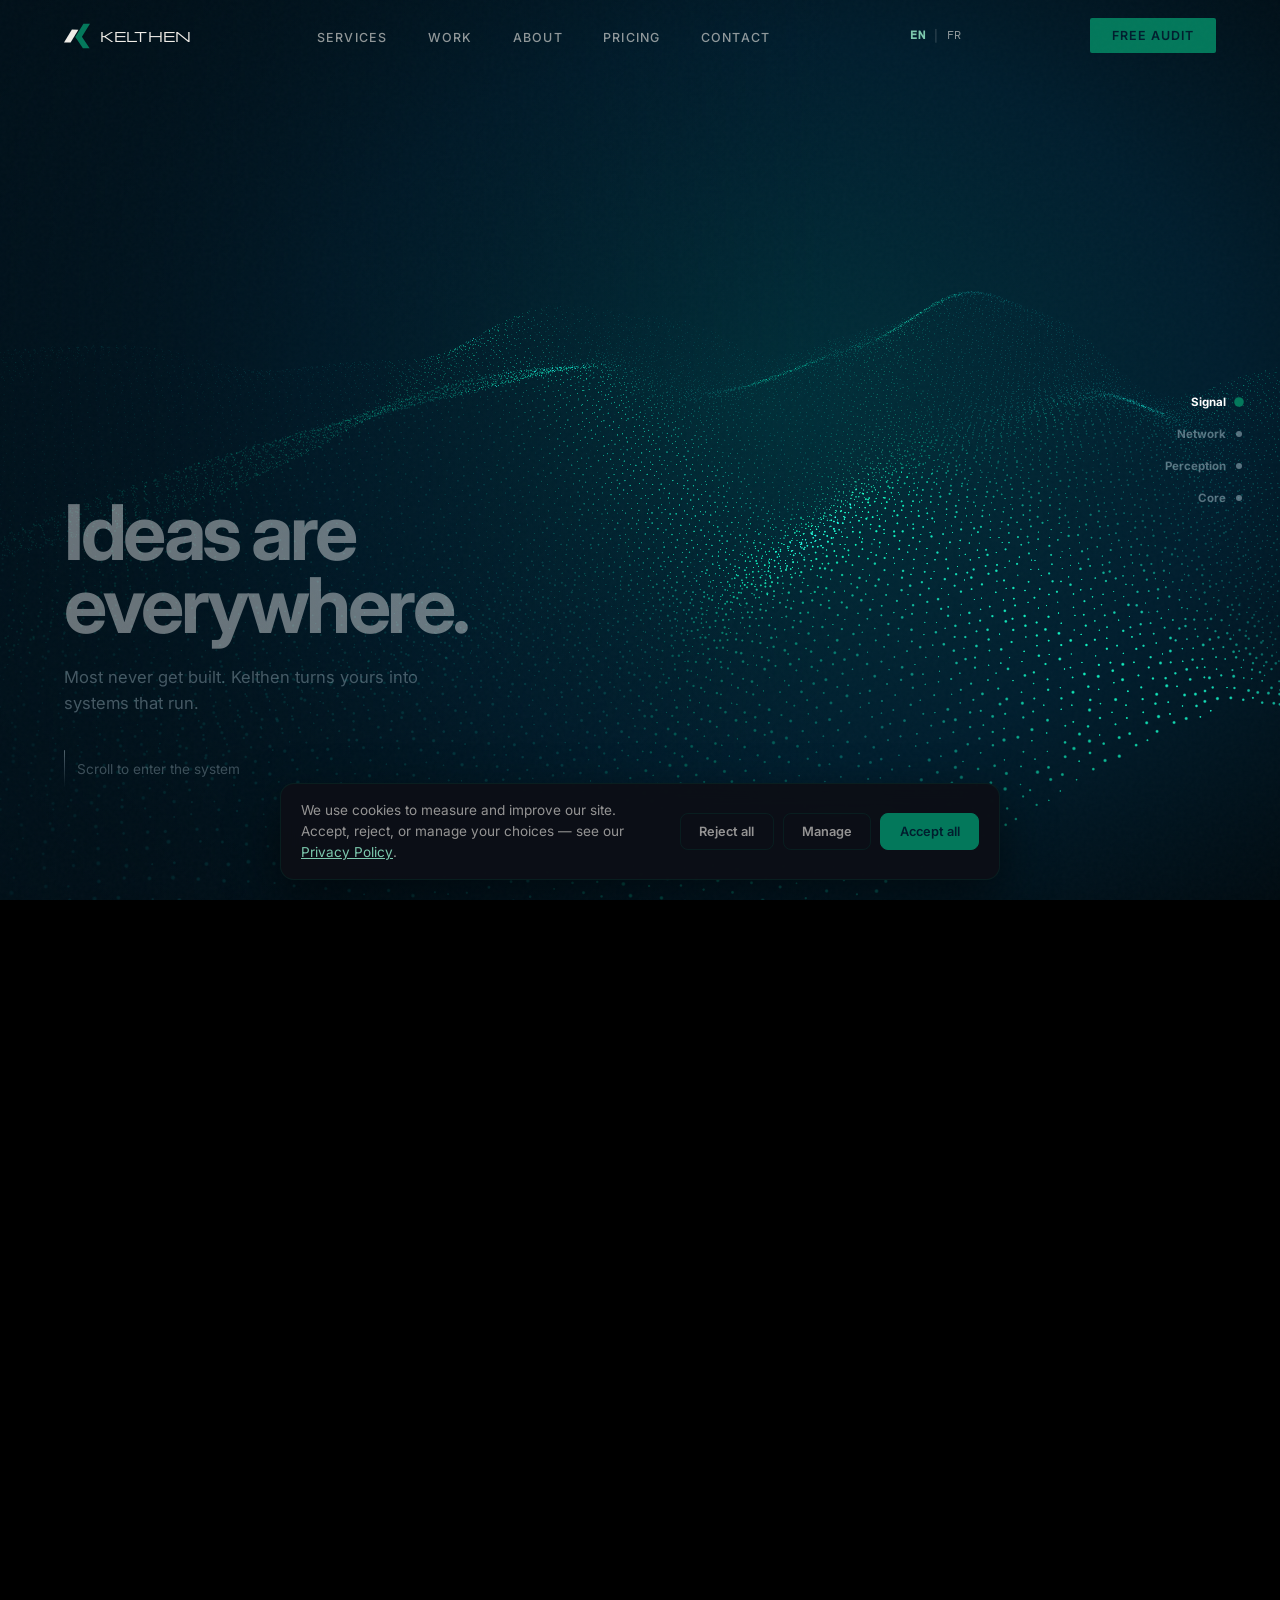
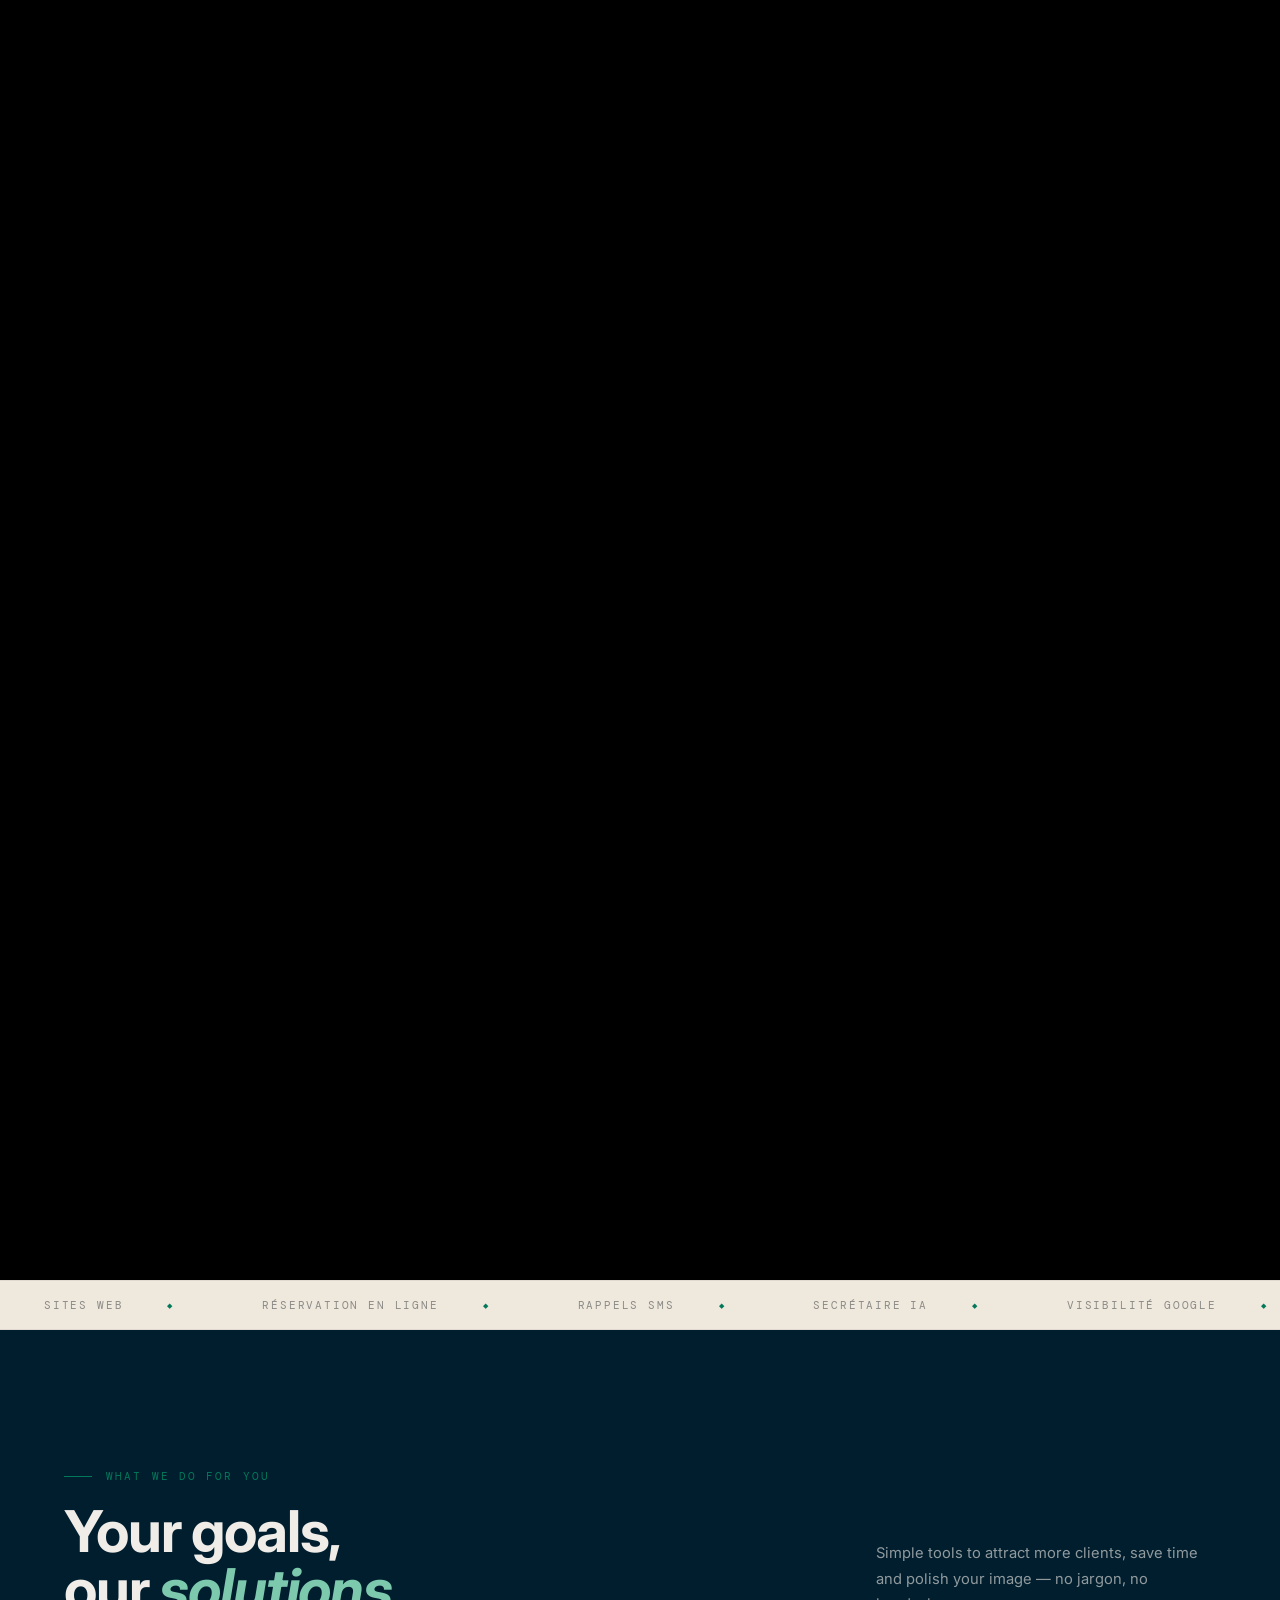
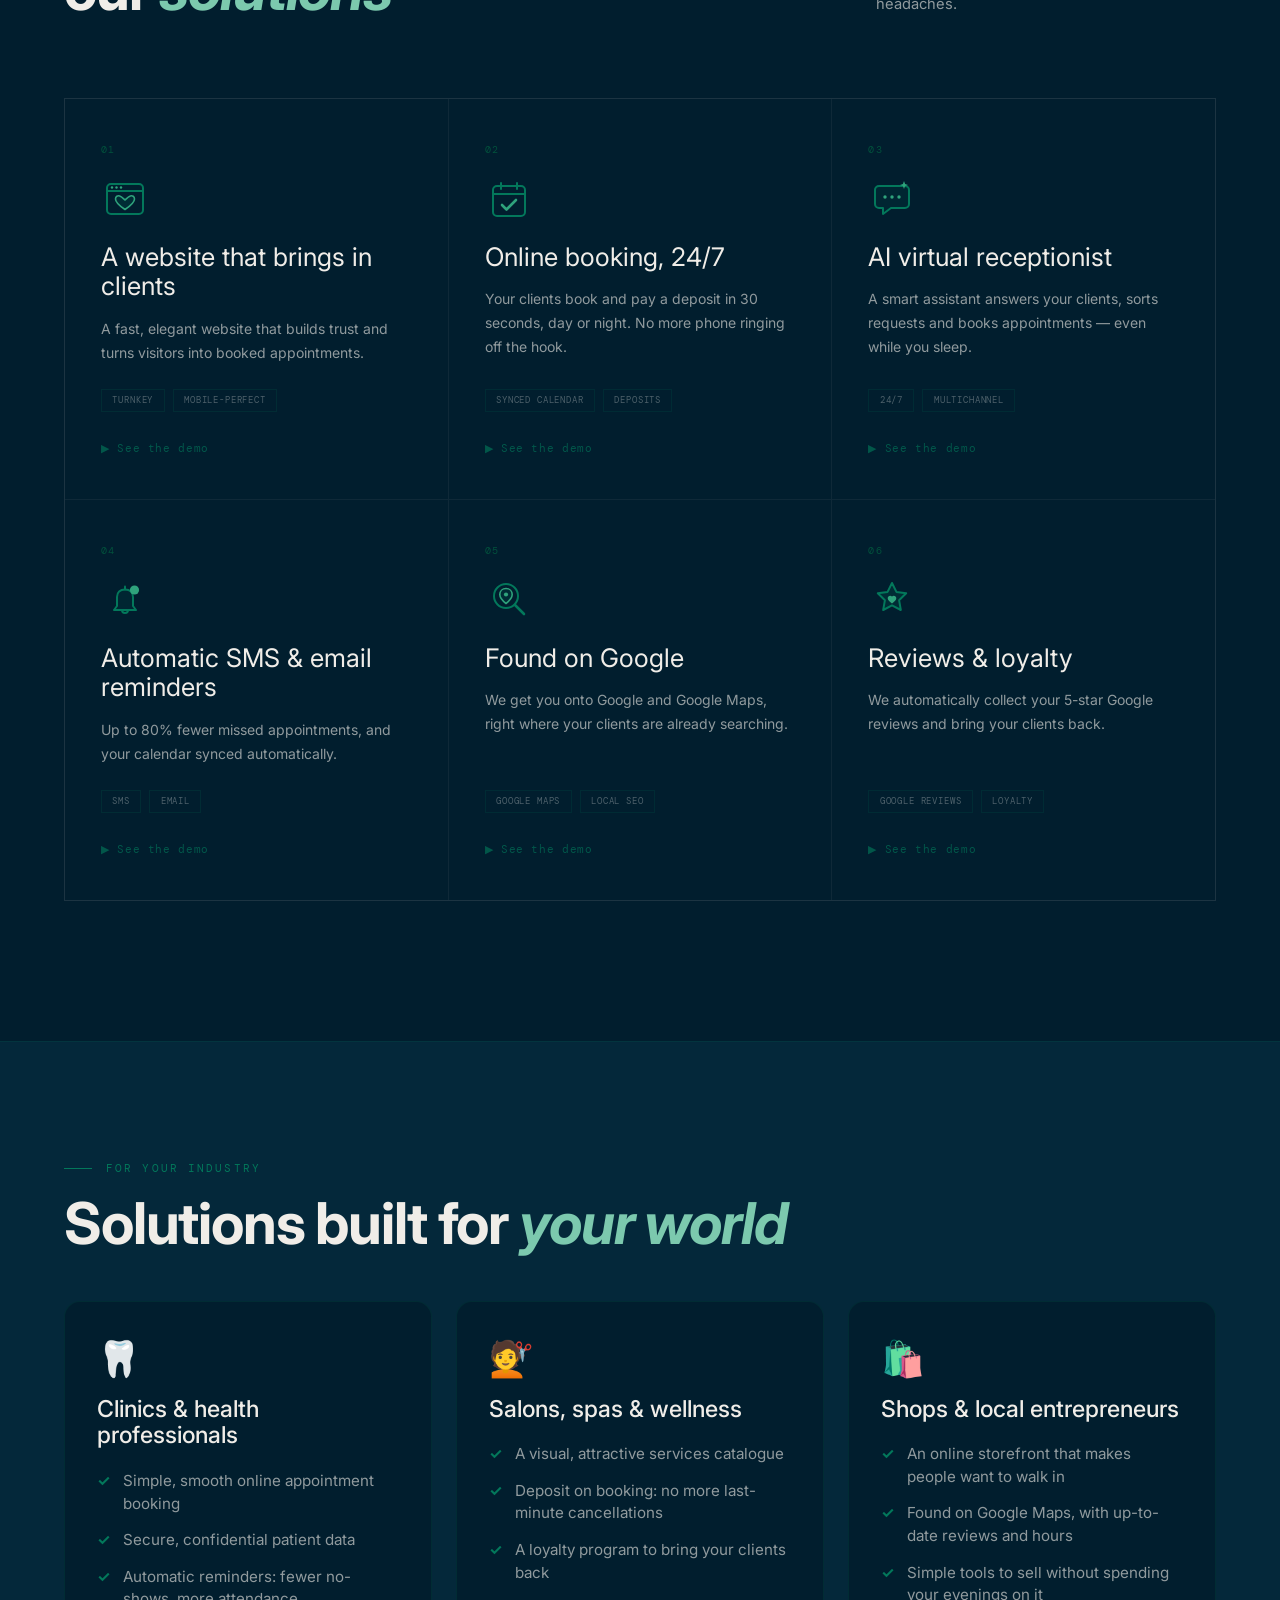
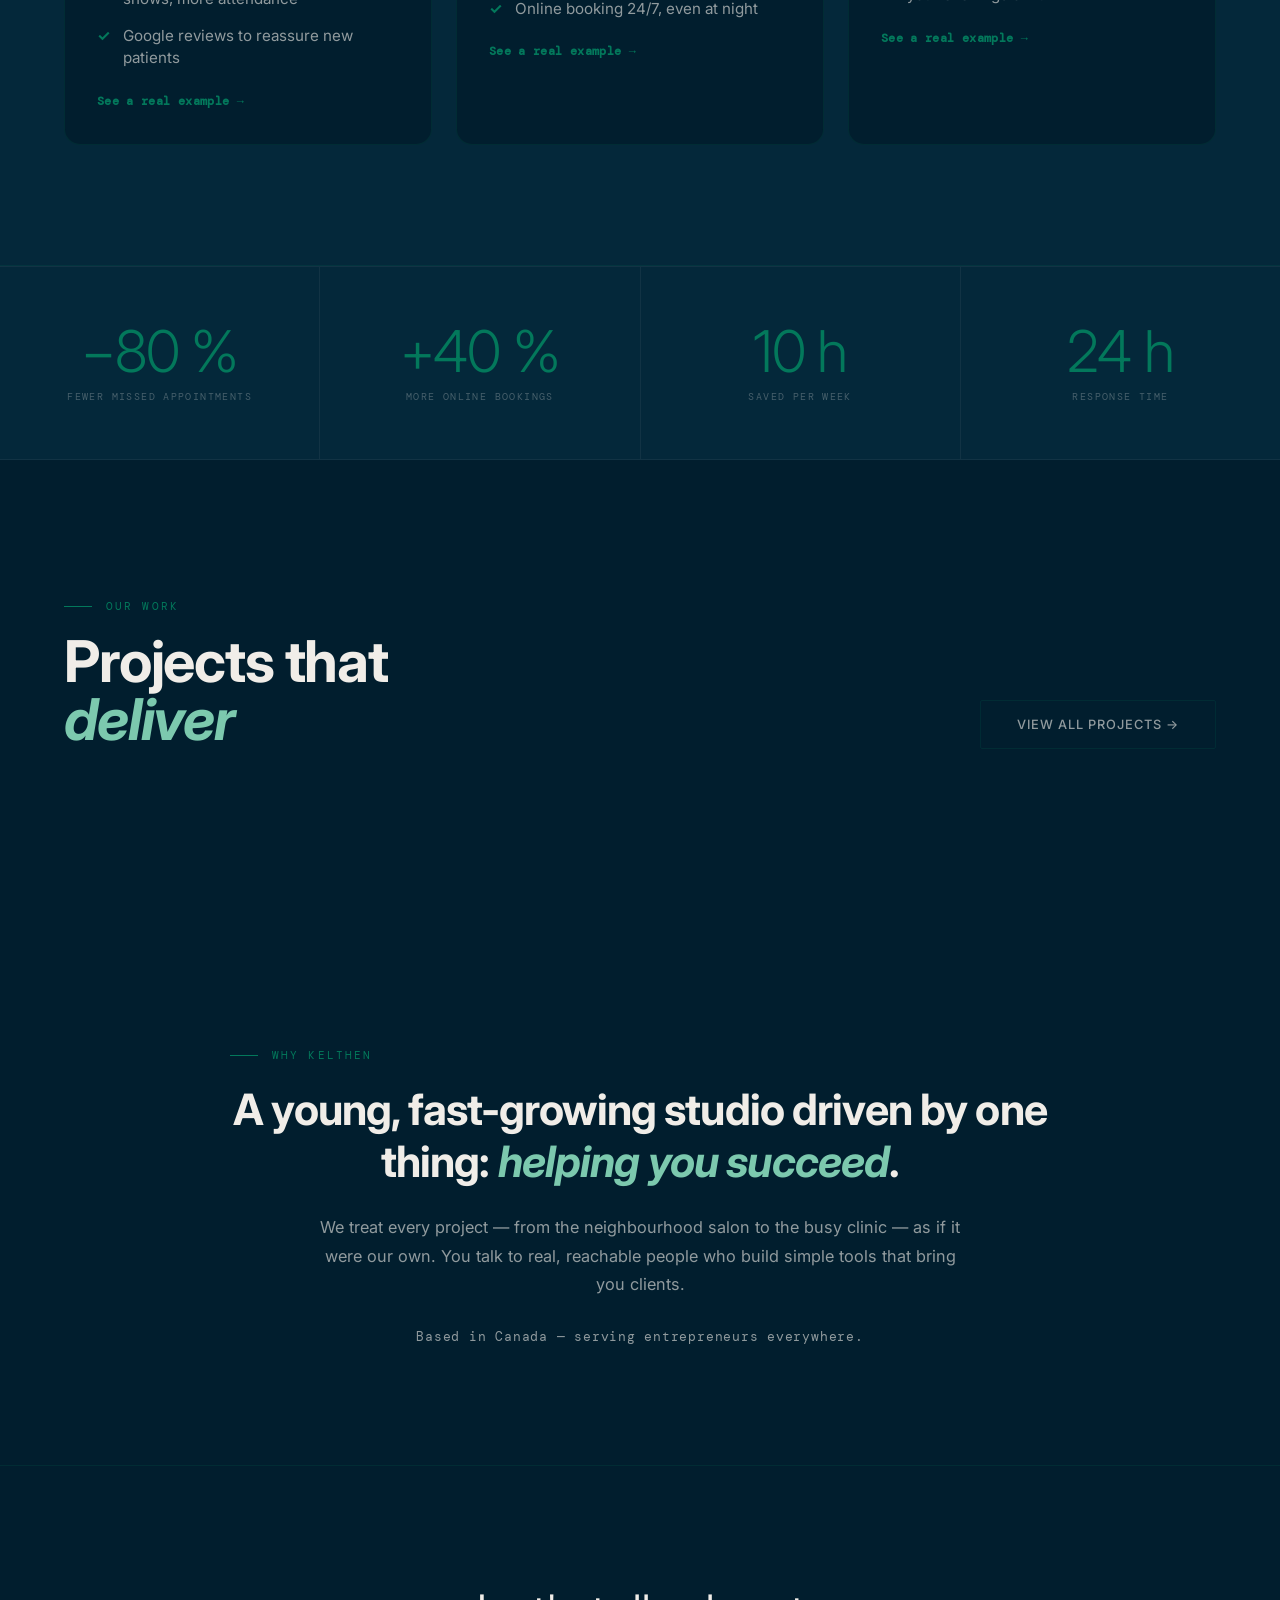
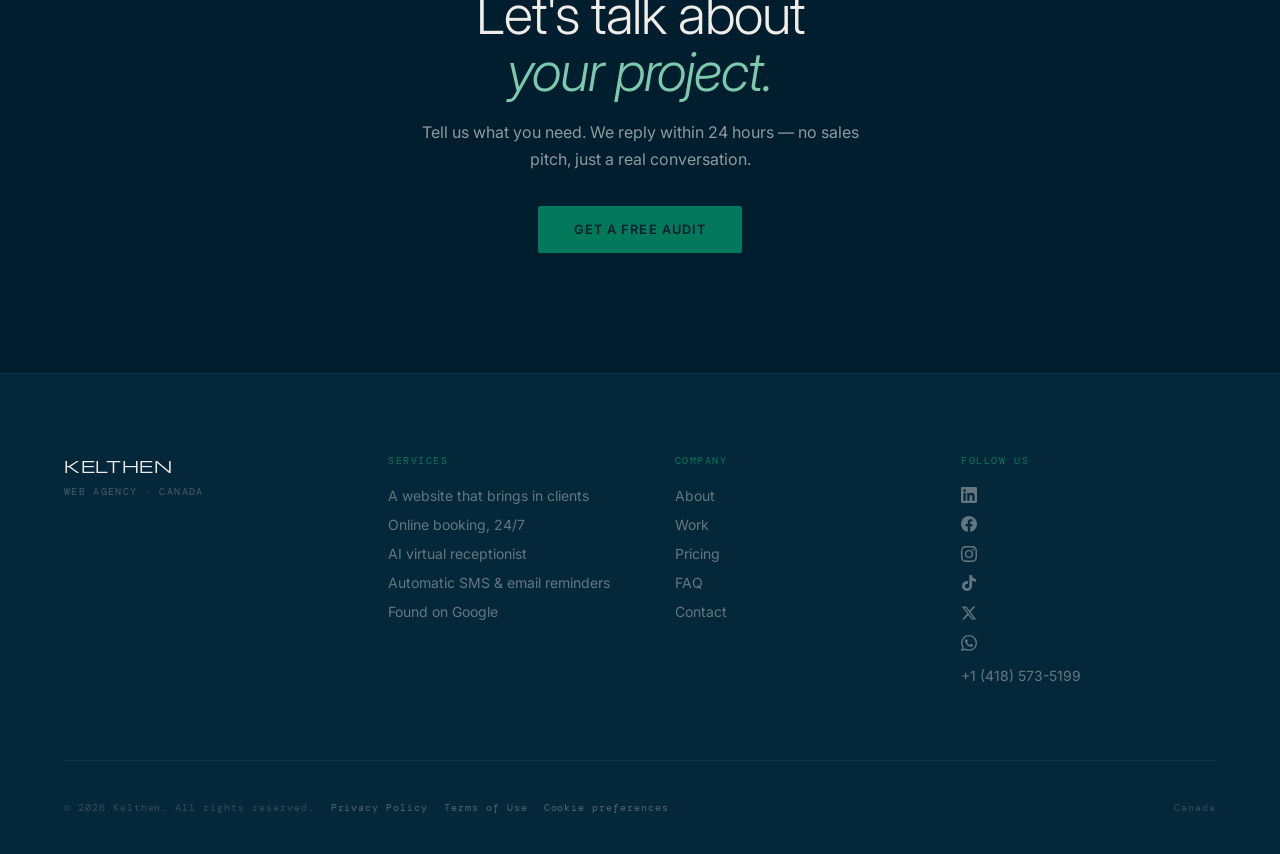
==== commit f4d5a390: "Footer : lien TikTok officiel (@keltheninc)" ====
--- a/index.html
+++ b/index.html
@@ -350,7 +350,7 @@
             <a href="https://www.instagram.com/keltheninc" aria-label="Instagram" target="_blank" rel="noopener noreferrer">
               <svg viewBox="0 0 24 24" xmlns="http://www.w3.org/2000/svg"><path d="M12 2.163c3.204 0 3.584.012 4.85.07 3.252.148 4.771 1.691 4.919 4.919.058 1.265.069 1.645.069 4.849 0 3.205-.012 3.584-.069 4.849-.149 3.225-1.664 4.771-4.919 4.919-1.266.058-1.644.07-4.85.07-3.204 0-3.584-.012-4.849-.07-3.26-.149-4.771-1.699-4.919-4.92-.058-1.265-.07-1.644-.07-4.849 0-3.204.013-3.583.07-4.849.149-3.227 1.664-4.771 4.919-4.919 1.266-.057 1.645-.069 4.849-.069zm0-2.163c-3.259 0-3.667.014-4.947.072-4.358.2-6.78 2.618-6.98 6.98-.059 1.281-.073 1.689-.073 4.948 0 3.259.014 3.668.072 4.948.2 4.358 2.618 6.78 6.98 6.98 1.281.058 1.689.072 4.948.072 3.259 0 3.668-.014 4.948-.072 4.354-.2 6.782-2.618 6.979-6.98.059-1.28.073-1.689.073-4.948 0-3.259-.014-3.667-.072-4.947-.196-4.354-2.617-6.78-6.979-6.98-1.281-.059-1.69-.073-4.949-.073zm0 5.838a6.162 6.162 0 1 0 0 12.324 6.162 6.162 0 0 0 0-12.324zM12 16a4 4 0 1 1 0-8 4 4 0 0 1 0 8zm6.406-11.845a1.44 1.44 0 1 0 0 2.881 1.44 1.44 0 0 0 0-2.881z"/></svg>
             </a>
-            <a href="https://vt.tiktok.com/ZSxYxxTce" aria-label="TikTok" target="_blank" rel="noopener noreferrer">
+            <a href="https://www.tiktok.com/@keltheninc" aria-label="TikTok" target="_blank" rel="noopener noreferrer">
               <svg viewBox="0 0 24 24" xmlns="http://www.w3.org/2000/svg"><path d="M12.525.02c1.31-.02 2.61-.01 3.91-.02.08 1.53.63 3.09 1.75 4.17 1.12 1.11 2.7 1.62 4.24 1.79v4.03c-1.44-.05-2.89-.35-4.2-.97-.57-.26-1.1-.59-1.62-.93-.01 2.92.01 5.84-.02 8.75-.08 1.4-.54 2.79-1.35 3.94-1.31 1.92-3.58 3.17-5.91 3.21-1.43.08-2.86-.31-4.08-1.03-2.02-1.19-3.44-3.37-3.65-5.71-.02-.5-.03-1-.01-1.49.18-1.9 1.12-3.72 2.58-4.96 1.66-1.44 3.98-2.13 6.15-1.72.02 1.48-.04 2.96-.04 4.44-.99-.32-2.15-.23-3.02.37-.63.41-1.11 1.04-1.36 1.75-.21.51-.15 1.07-.14 1.61.24 1.64 1.82 3.02 3.5 2.87 1.12-.01 2.19-.66 2.77-1.61.19-.33.4-.67.41-1.06.1-1.79.06-3.57.07-5.36.01-4.03-.01-8.05.02-12.07z"/></svg>
             </a>
             <a href="https://x.com/KelthenGroup" aria-label="X (Twitter)" target="_blank" rel="noopener noreferrer">
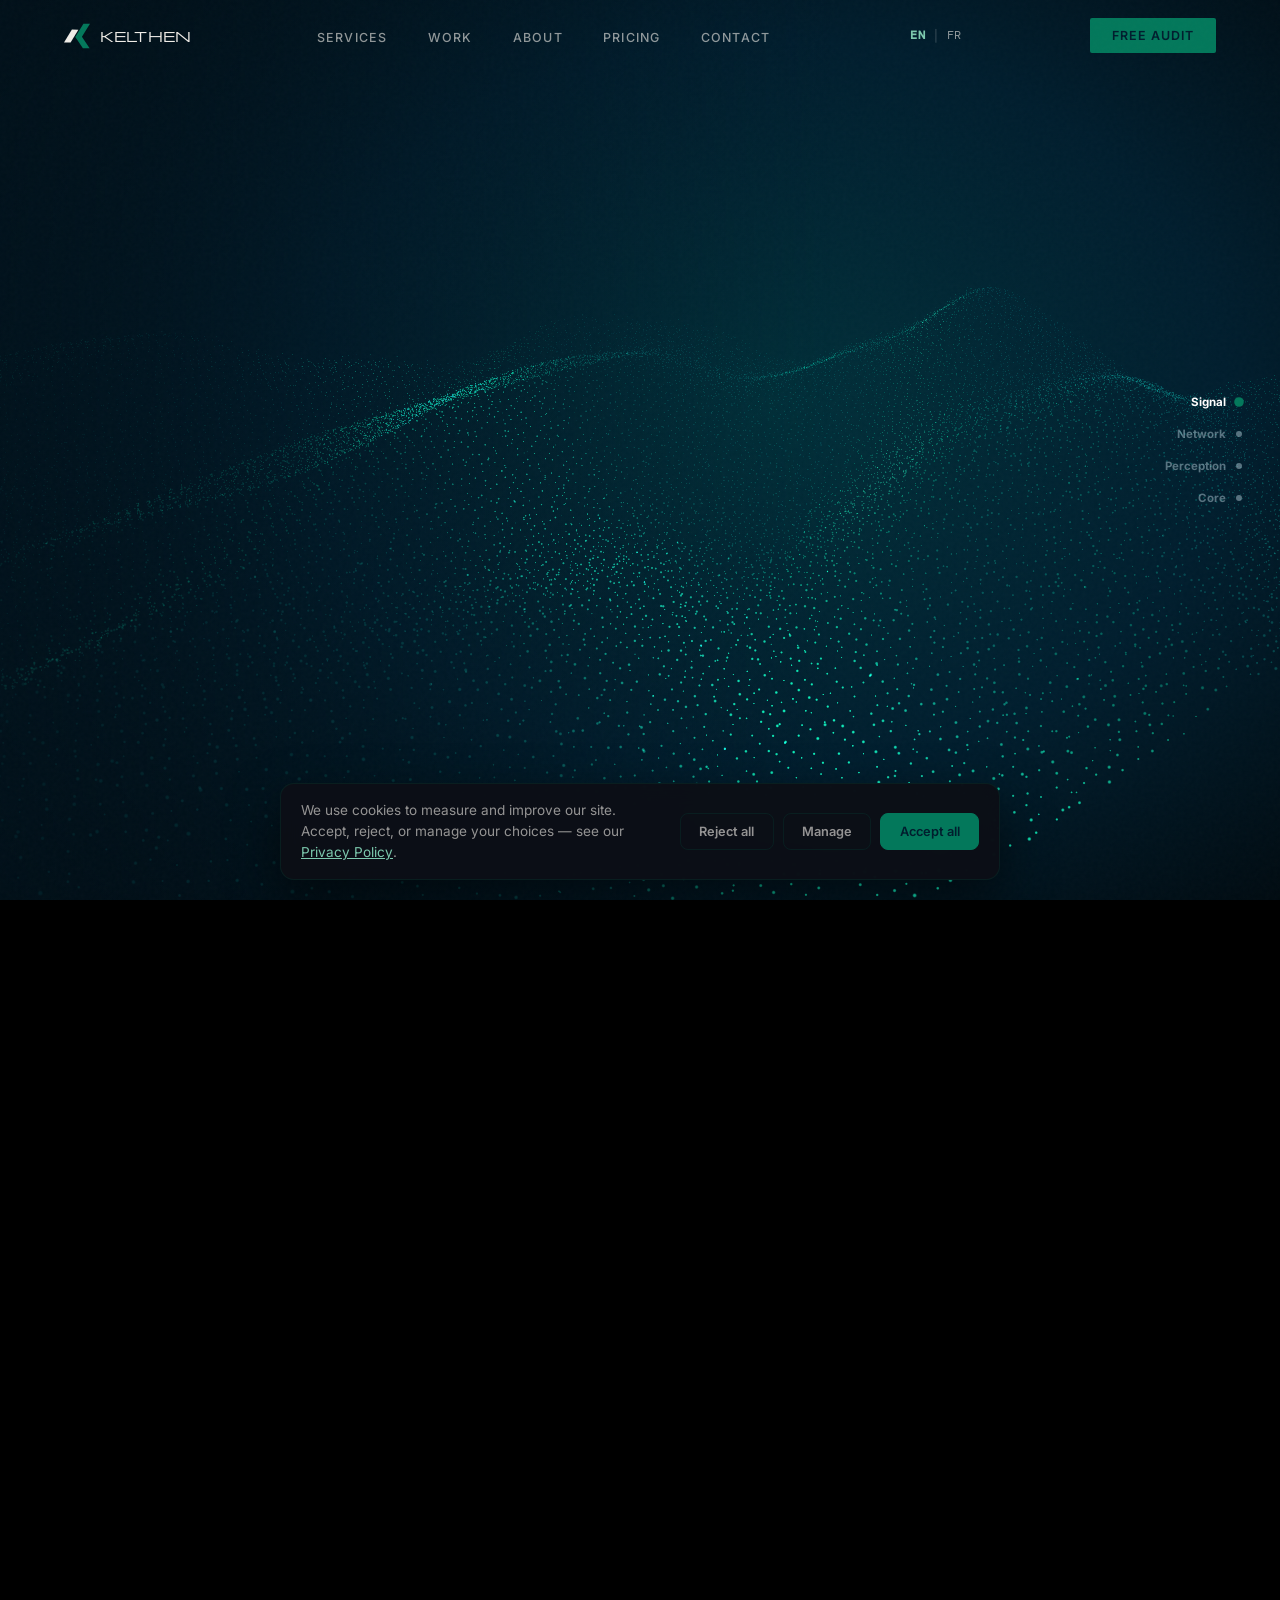
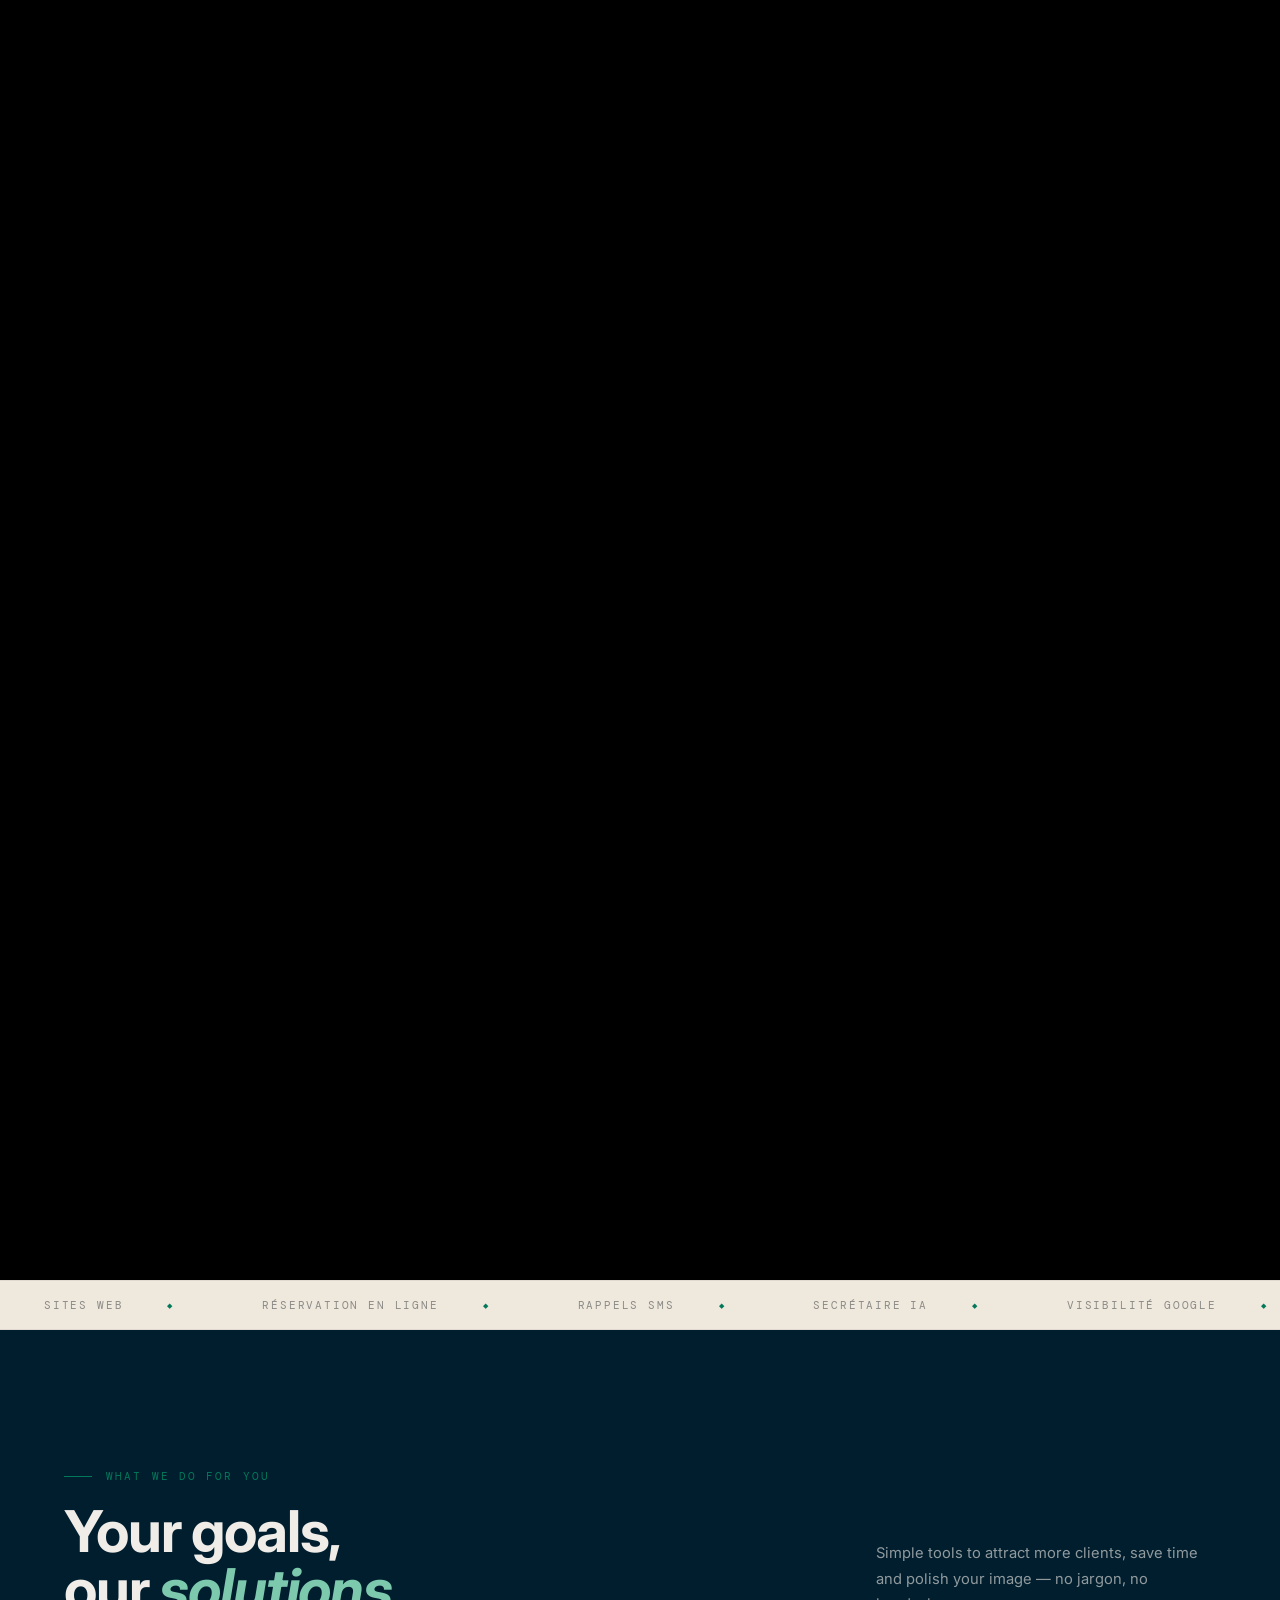
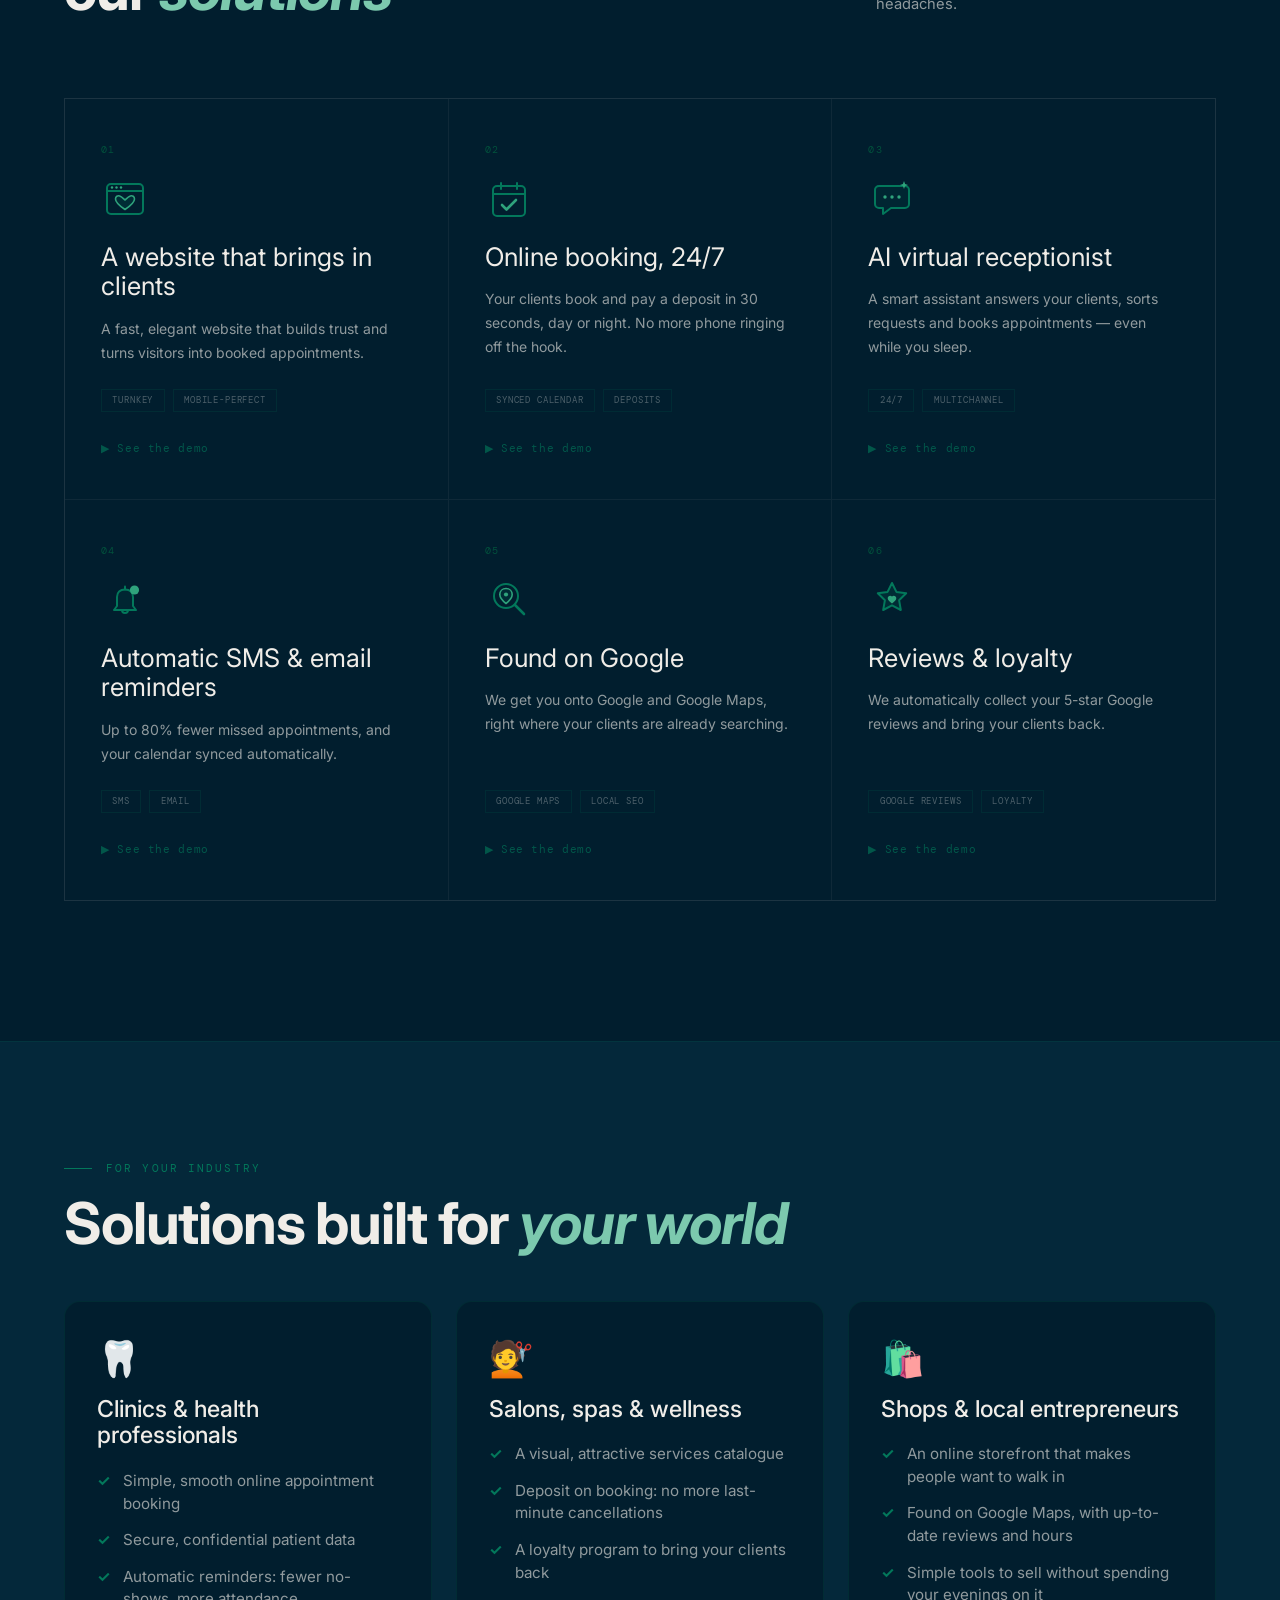
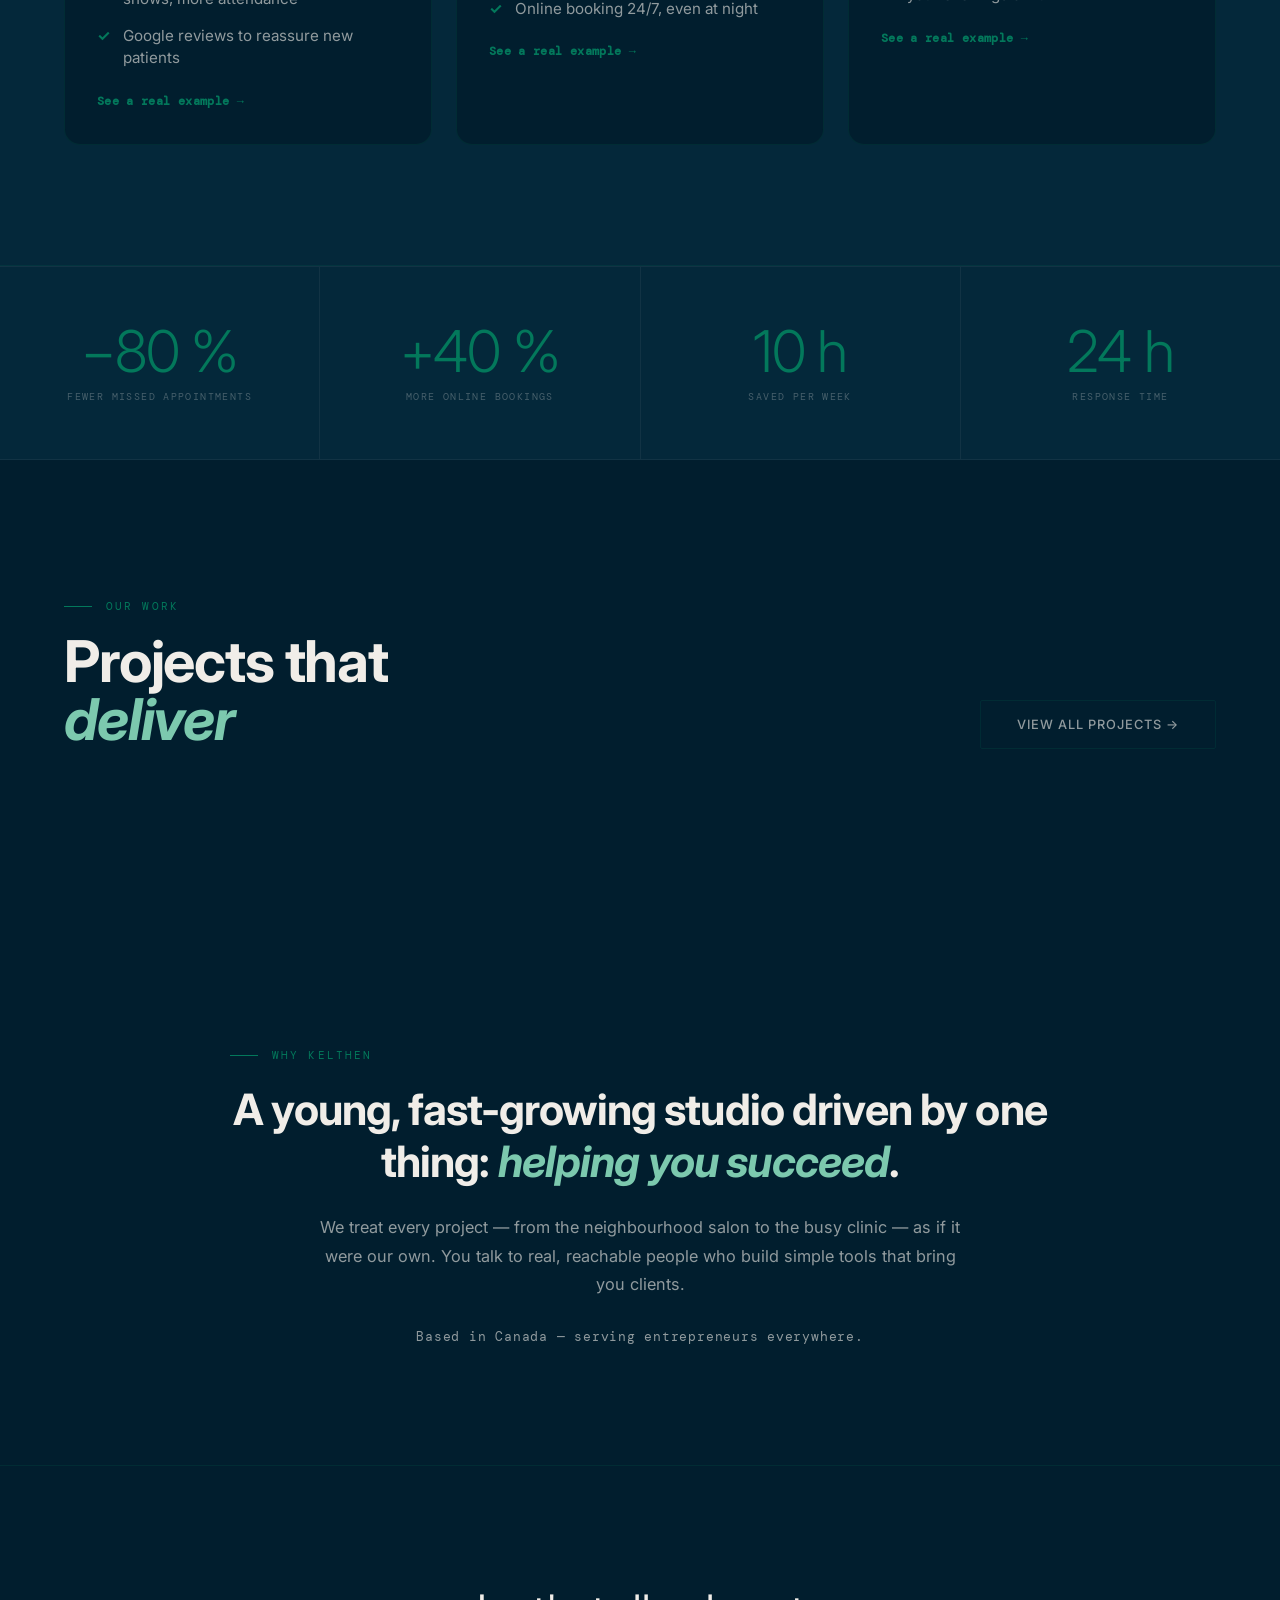
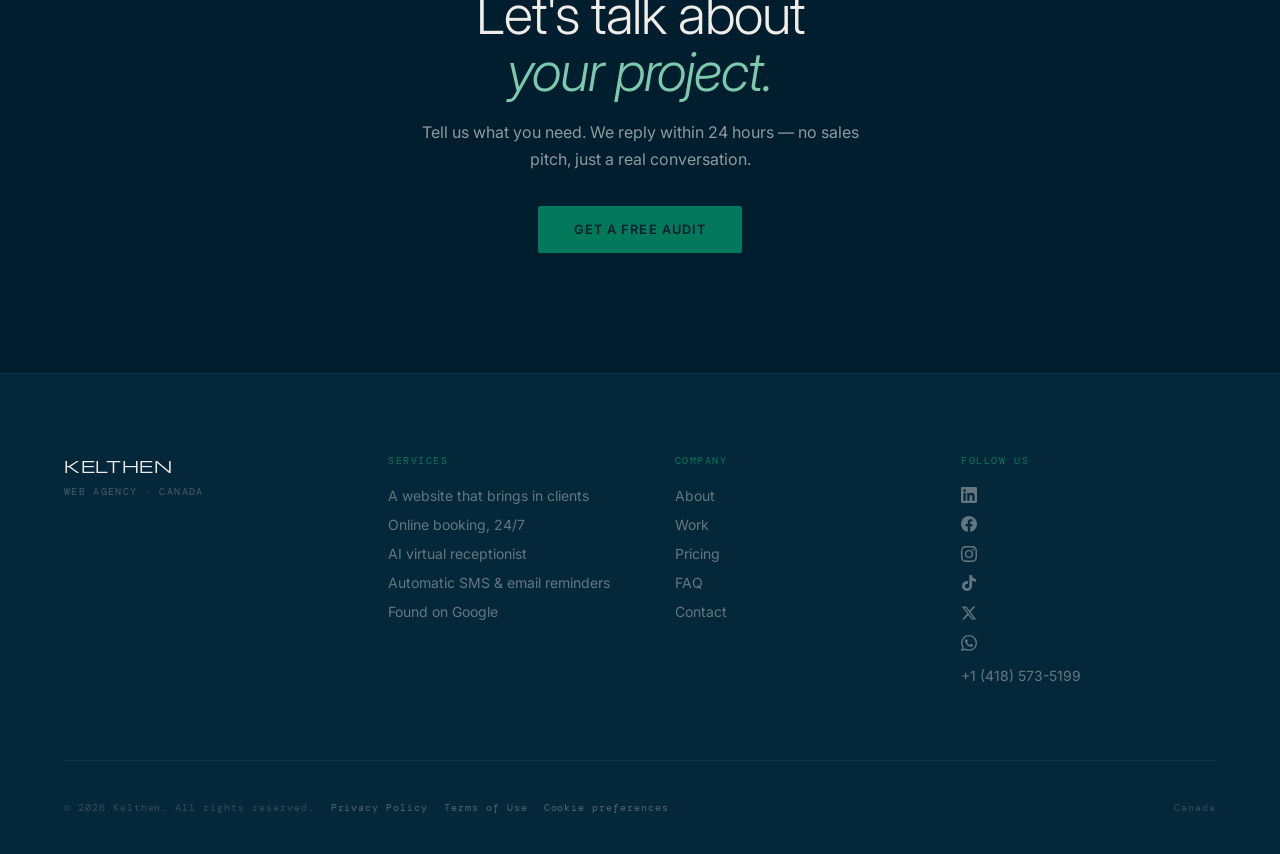
==== commit de4b5e2e: "SEO/partage : og-image + meta au nouveau slogan « One hub. All your growth. » (EN), cache-bust ?v=2" ====
--- a/index.html
+++ b/index.html
@@ -3,21 +3,24 @@
 <head>
   <meta charset="UTF-8">
   <meta name="viewport" content="width=device-width, initial-scale=1.0">
-  <meta name="description" content="Kelthen — agence web qui aide les commerces et entrepreneurs à attirer plus de clients : site, réservation en ligne, rappels automatiques, visibilité Google. Audit gratuit.">
+  <meta name="description" content="Kelthen connects your leads, emails, bookings and sales into one system — websites, automation and AI agents that run day and night. Book a free call.">
   <meta property="og:type"        content="website">
+  <meta property="og:site_name"   content="Kelthen">
+  <meta property="og:locale"      content="en_CA">
+  <meta property="og:locale:alternate" content="fr_CA">
   <meta property="og:url"         content="https://kelthen.com/">
-  <meta property="og:title"       content="Kelthen — Plus de clients. Moins de gestion.">
-  <meta property="og:description" content="On aide les commerces de proximité et les entrepreneurs à attirer plus de clients et à passer moins de temps sur la gestion. Site, réservation, rappels, visibilité Google.">
-  <meta property="og:image"       content="https://kelthen.com/og-image.png">
+  <meta property="og:title"       content="Kelthen — One hub. All your growth.">
+  <meta property="og:description" content="One hub connects your leads, emails, bookings and sales. Websites, automation and AI agents, engineered as one system by Kelthen.">
+  <meta property="og:image"       content="https://kelthen.com/og-image.png?v=2">
   <meta property="og:image:width"  content="1200">
   <meta property="og:image:height" content="630">
-  <meta property="og:image:alt"    content="Kelthen — Plus de clients. Moins de gestion.">
-  <meta name="twitter:image"       content="https://kelthen.com/og-image.png">
+  <meta property="og:image:alt"    content="Kelthen — One hub. All your growth.">
+  <meta name="twitter:image"       content="https://kelthen.com/og-image.png?v=2">
   <meta name="twitter:card"       content="summary_large_image">
-  <meta name="twitter:title"      content="Kelthen — Plus de clients. Moins de gestion.">
-  <meta name="twitter:description" content="On aide les commerces et entrepreneurs à attirer plus de clients et à gérer moins. Audit gratuit.">
+  <meta name="twitter:title"      content="Kelthen — One hub. All your growth.">
+  <meta name="twitter:description" content="One system for your leads, emails, bookings and sales — websites, automation and AI agents. Book a call.">
   <meta name="referrer" content="strict-origin-when-cross-origin">
-  <title>Agence web au Canada — sites, réservation en ligne &amp; automatisation | Kelthen</title>
+  <title>Kelthen — Web, automation &amp; AI agency in Canada</title>
   <link rel="canonical" href="https://kelthen.com/">
   <link rel="icon" href="/favicon.ico" sizes="any">
   <link rel="icon" type="image/svg+xml" href="/favicon.svg">
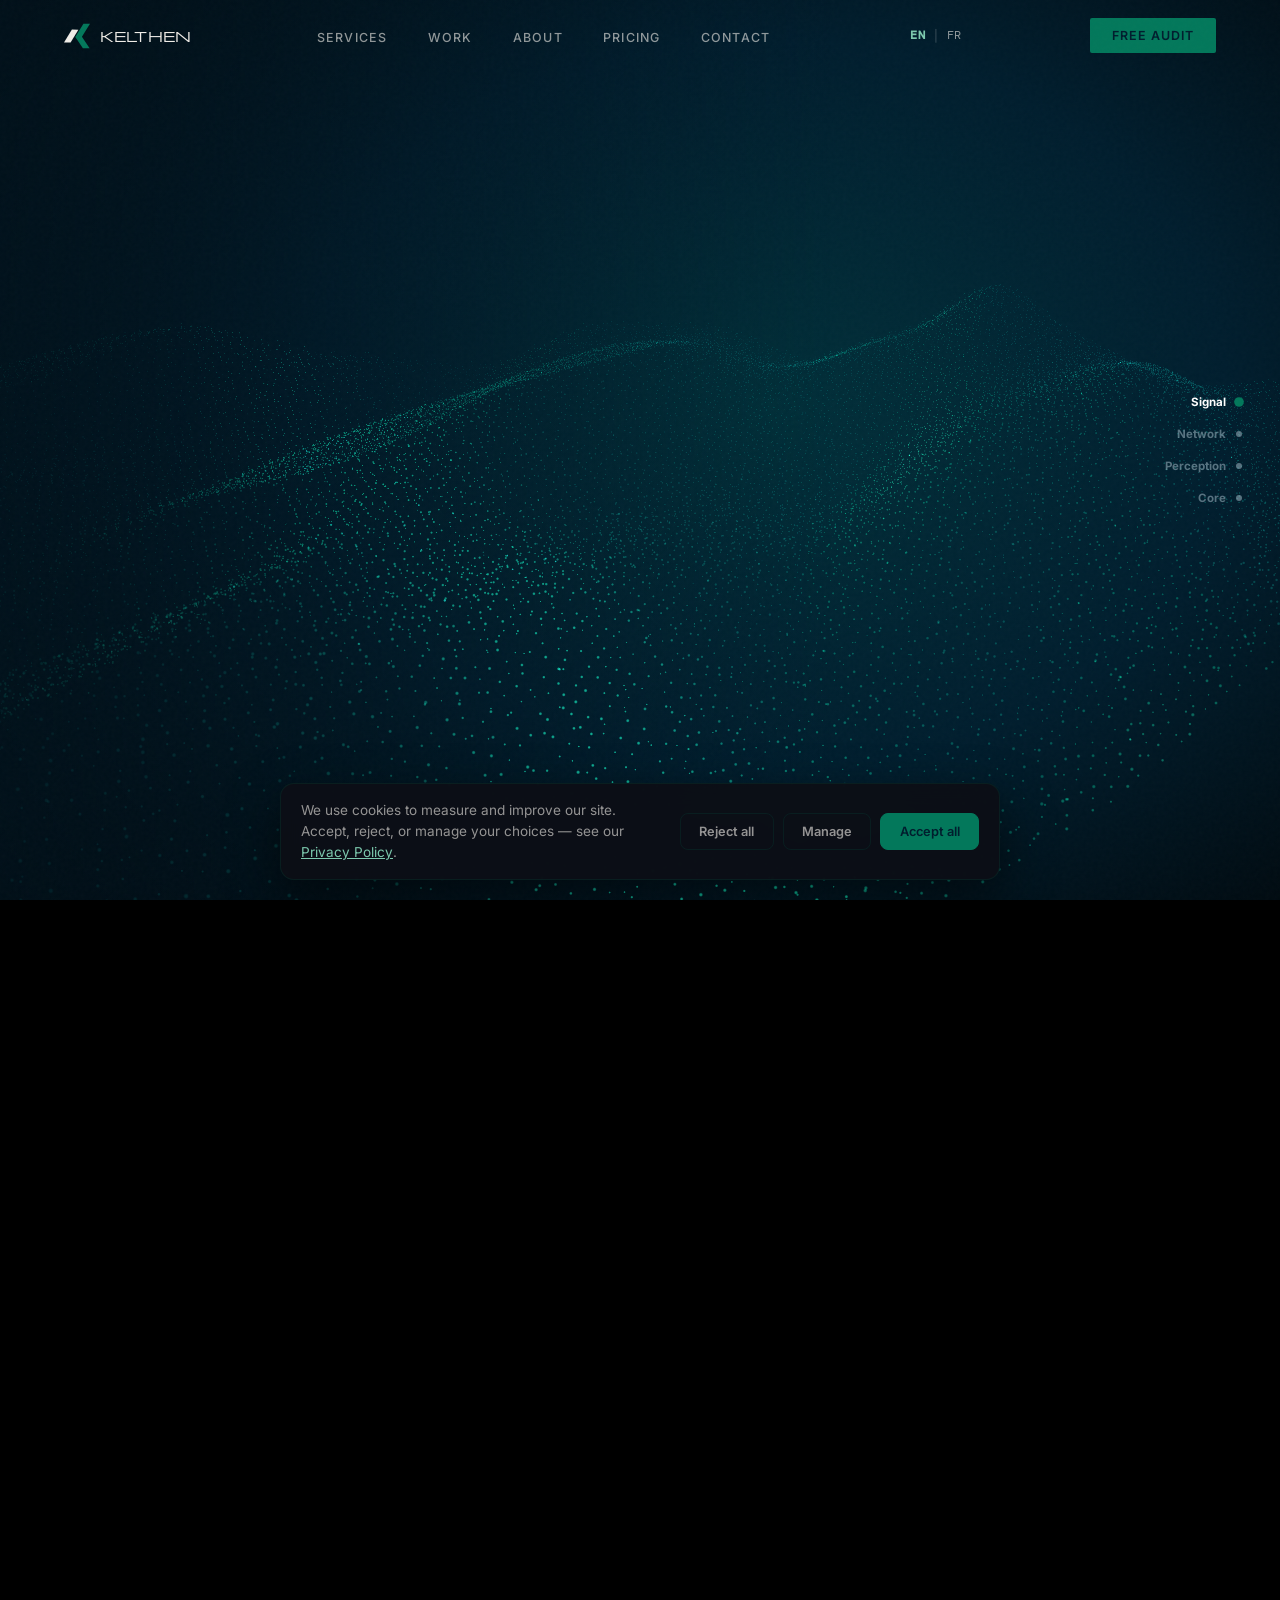
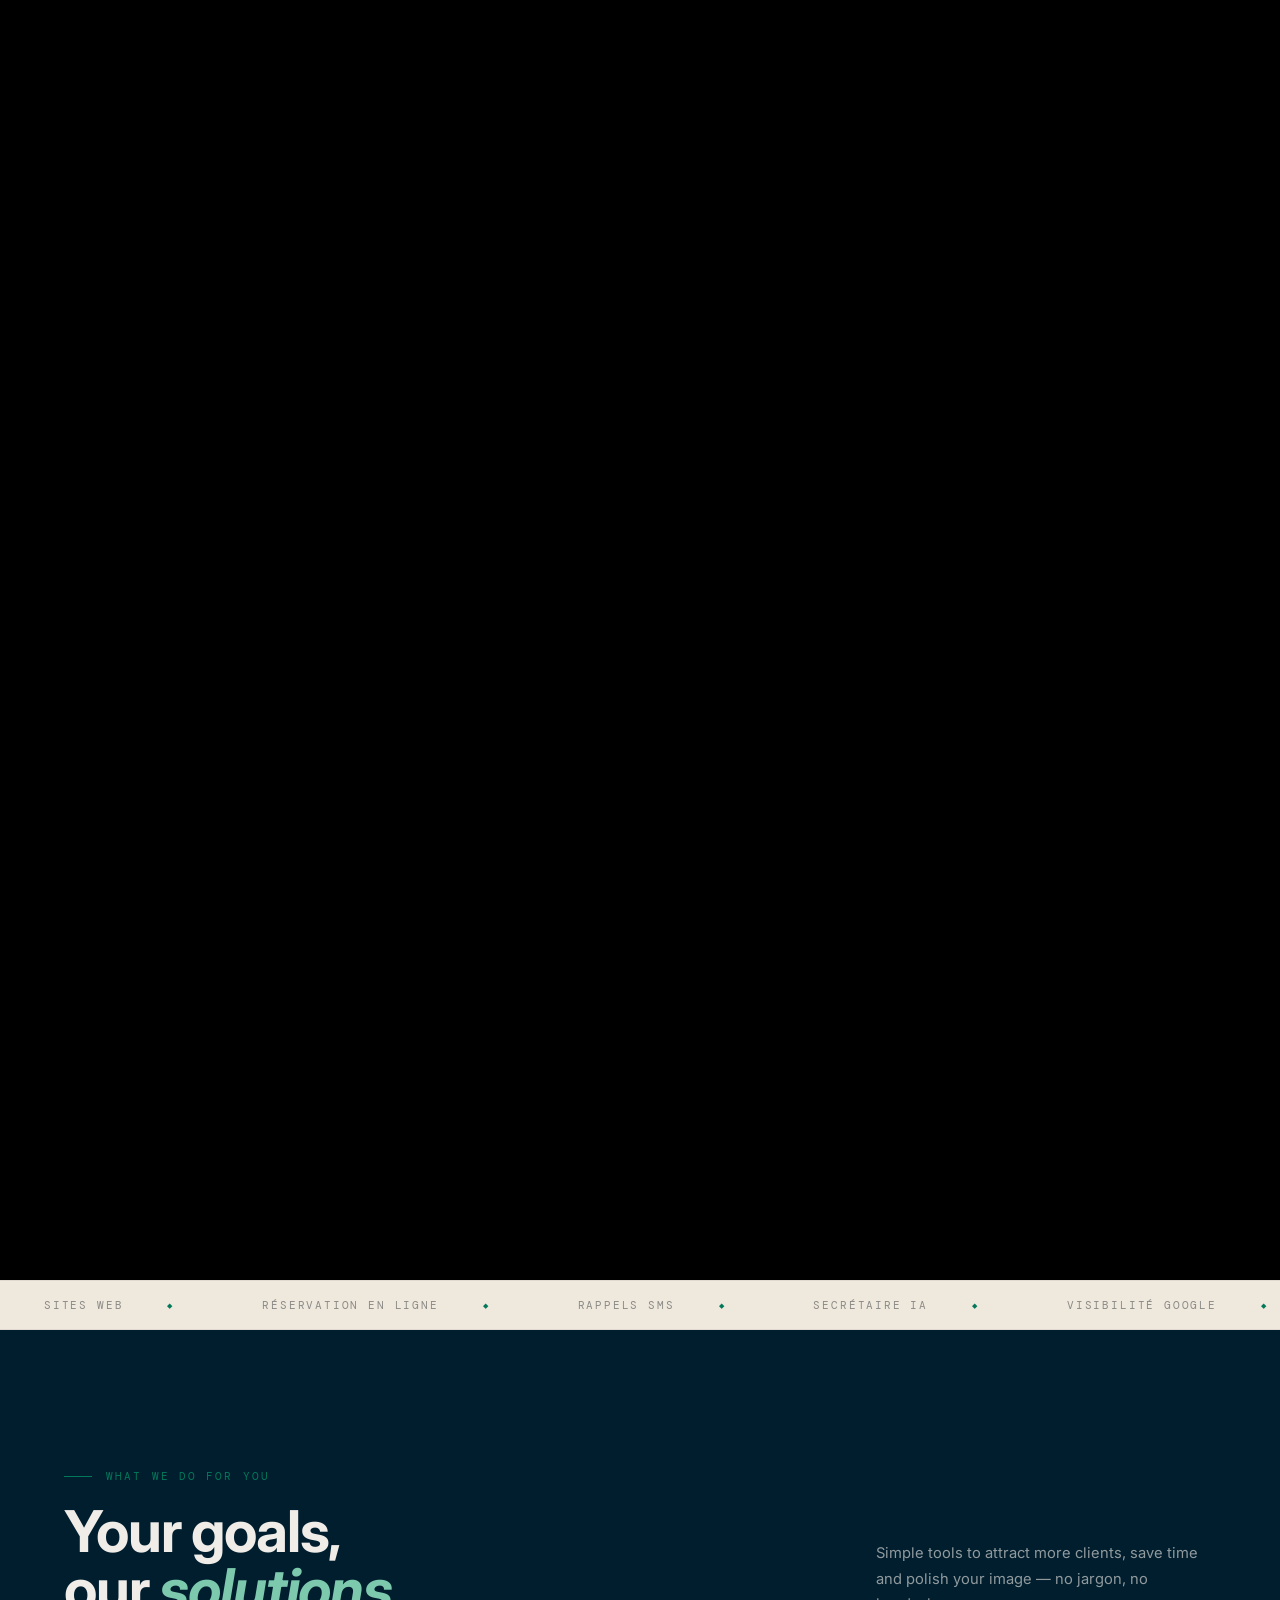
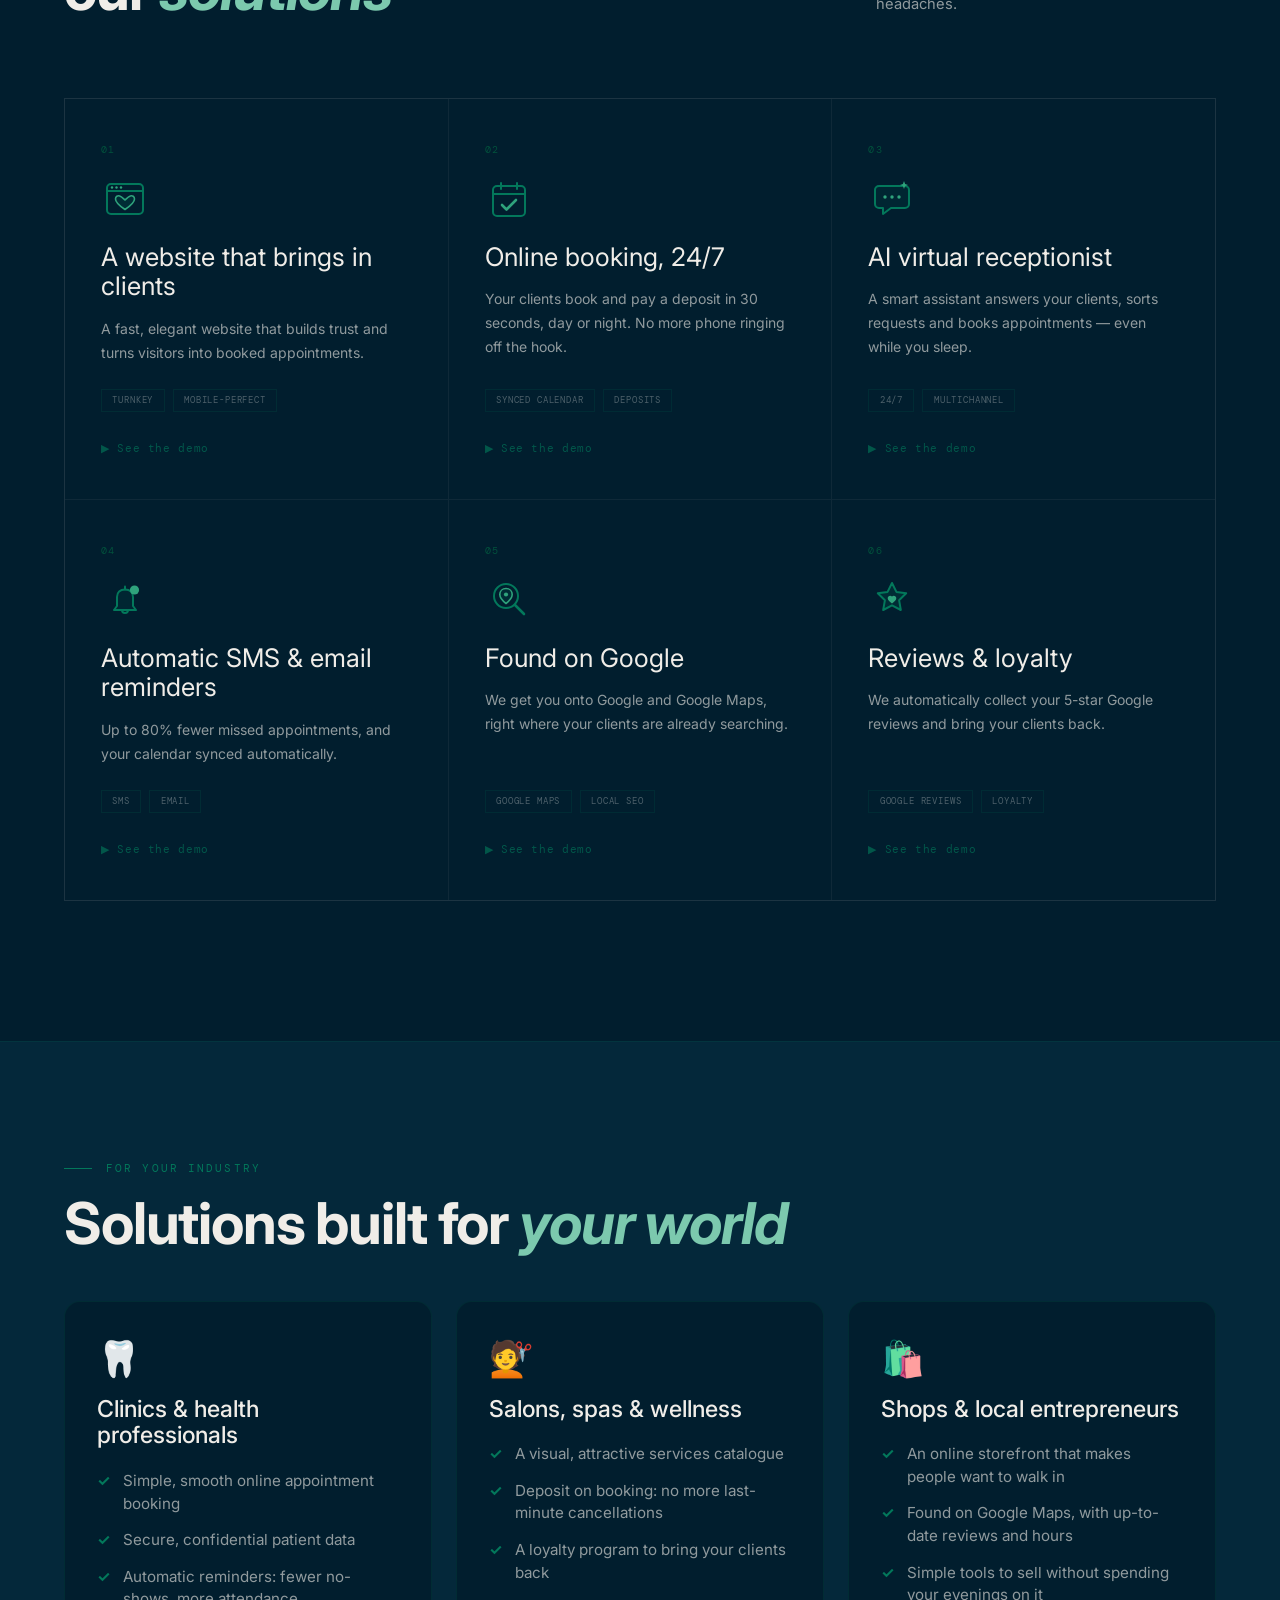
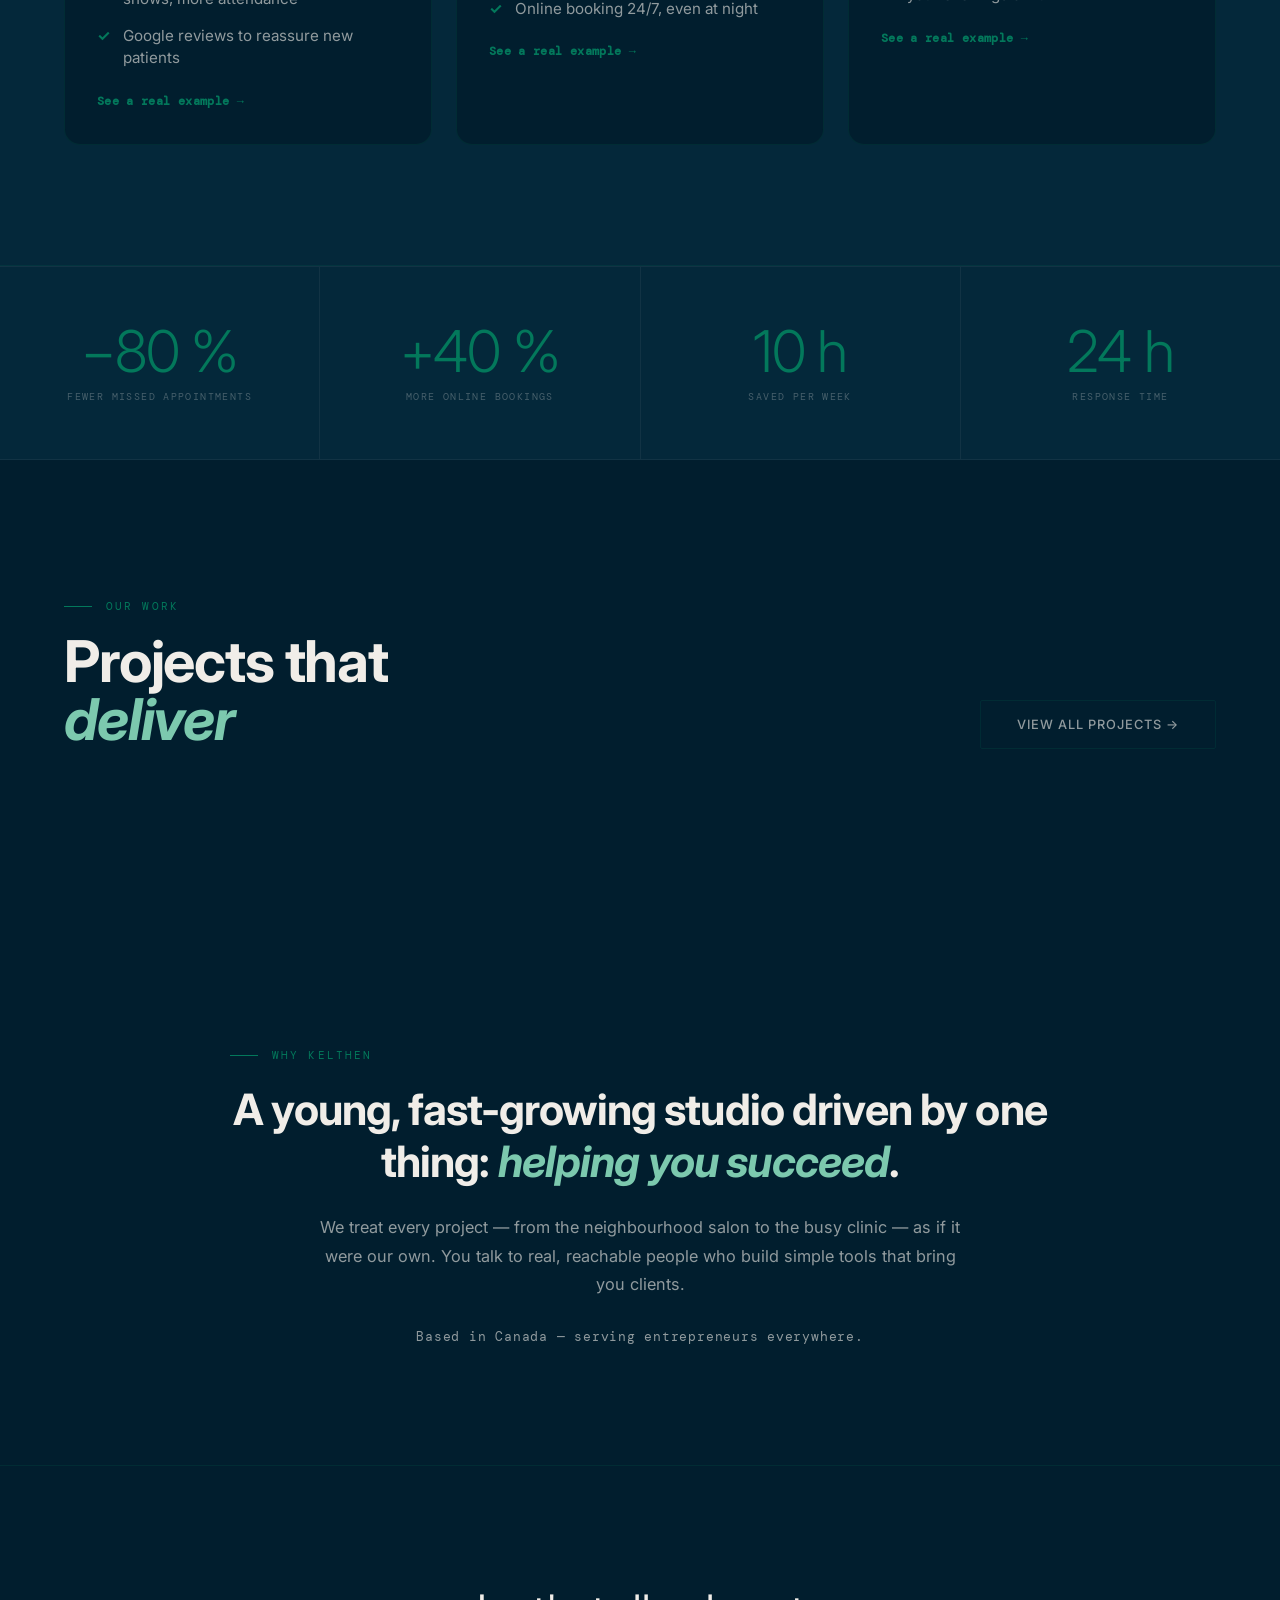
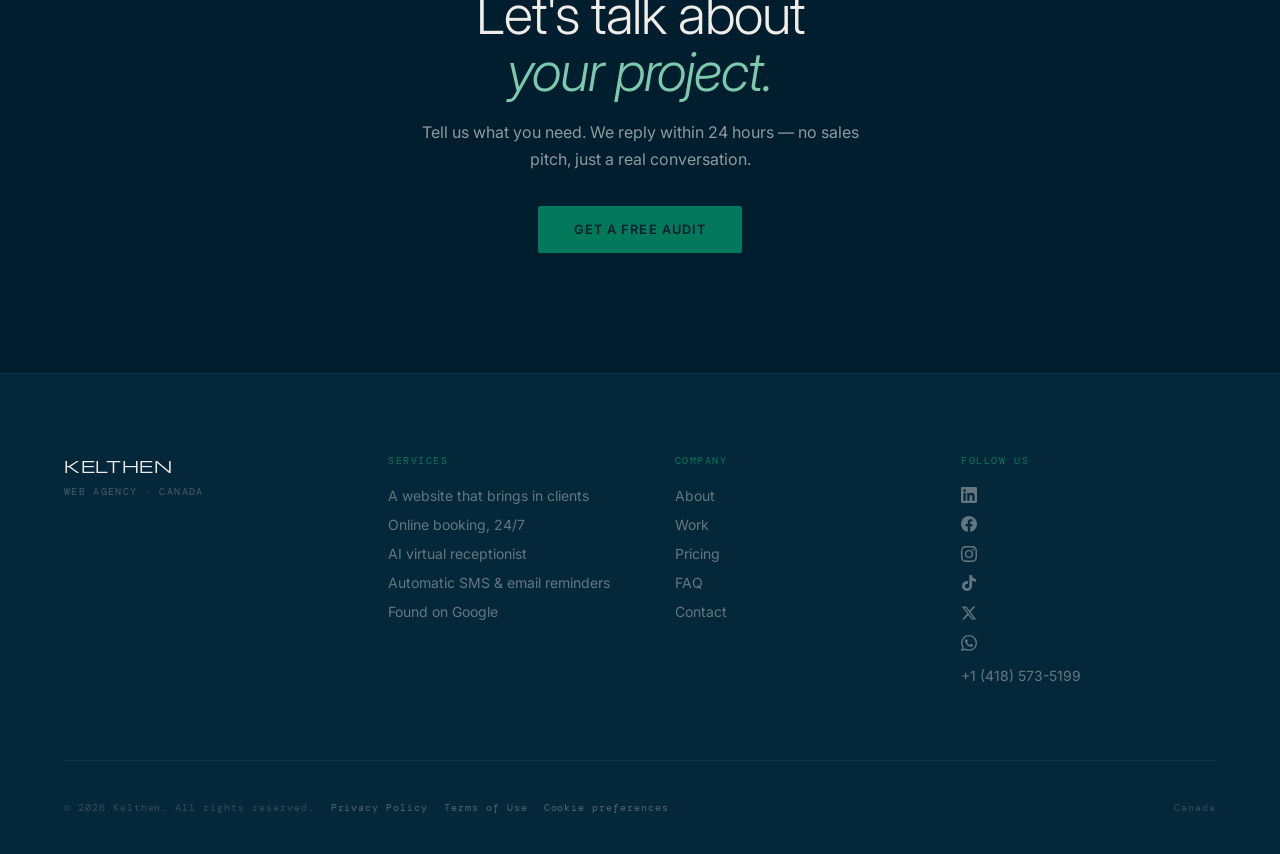
==== commit d288a76a: "SEO : URL canoniques, OG, JSON-LD, sitemap & robots alignés sur www.kelthen.com (cohérent avec la re" ====
--- a/index.html
+++ b/index.html
@@ -8,20 +8,20 @@
   <meta property="og:site_name"   content="Kelthen">
   <meta property="og:locale"      content="en_CA">
   <meta property="og:locale:alternate" content="fr_CA">
-  <meta property="og:url"         content="https://kelthen.com/">
+  <meta property="og:url"         content="https://www.kelthen.com/">
   <meta property="og:title"       content="Kelthen — One hub. All your growth.">
   <meta property="og:description" content="One hub connects your leads, emails, bookings and sales. Websites, automation and AI agents, engineered as one system by Kelthen.">
-  <meta property="og:image"       content="https://kelthen.com/og-image.png?v=2">
+  <meta property="og:image"       content="https://www.kelthen.com/og-image.png?v=2">
   <meta property="og:image:width"  content="1200">
   <meta property="og:image:height" content="630">
   <meta property="og:image:alt"    content="Kelthen — One hub. All your growth.">
-  <meta name="twitter:image"       content="https://kelthen.com/og-image.png?v=2">
+  <meta name="twitter:image"       content="https://www.kelthen.com/og-image.png?v=2">
   <meta name="twitter:card"       content="summary_large_image">
   <meta name="twitter:title"      content="Kelthen — One hub. All your growth.">
   <meta name="twitter:description" content="One system for your leads, emails, bookings and sales — websites, automation and AI agents. Book a call.">
   <meta name="referrer" content="strict-origin-when-cross-origin">
   <title>Kelthen — Web, automation &amp; AI agency in Canada</title>
-  <link rel="canonical" href="https://kelthen.com/">
+  <link rel="canonical" href="https://www.kelthen.com/">
   <link rel="icon" href="/favicon.ico" sizes="any">
   <link rel="icon" type="image/svg+xml" href="/favicon.svg">
   <link rel="icon" type="image/png" sizes="96x96" href="/favicon-96.png">
@@ -37,9 +37,9 @@
     "@type": "ProfessionalService",
     "name": "Kelthen",
     "alternateName": "Kelthen — agence web",
-    "url": "https://kelthen.com/",
-    "logo": "https://kelthen.com/og-image.png",
-    "image": "https://kelthen.com/og-image.png",
+    "url": "https://www.kelthen.com/",
+    "logo": "https://www.kelthen.com/og-image.png",
+    "image": "https://www.kelthen.com/og-image.png",
     "email": "contact@kelthen.com",
     "telephone": "+1-418-573-5199",
     "priceRange": "$$",
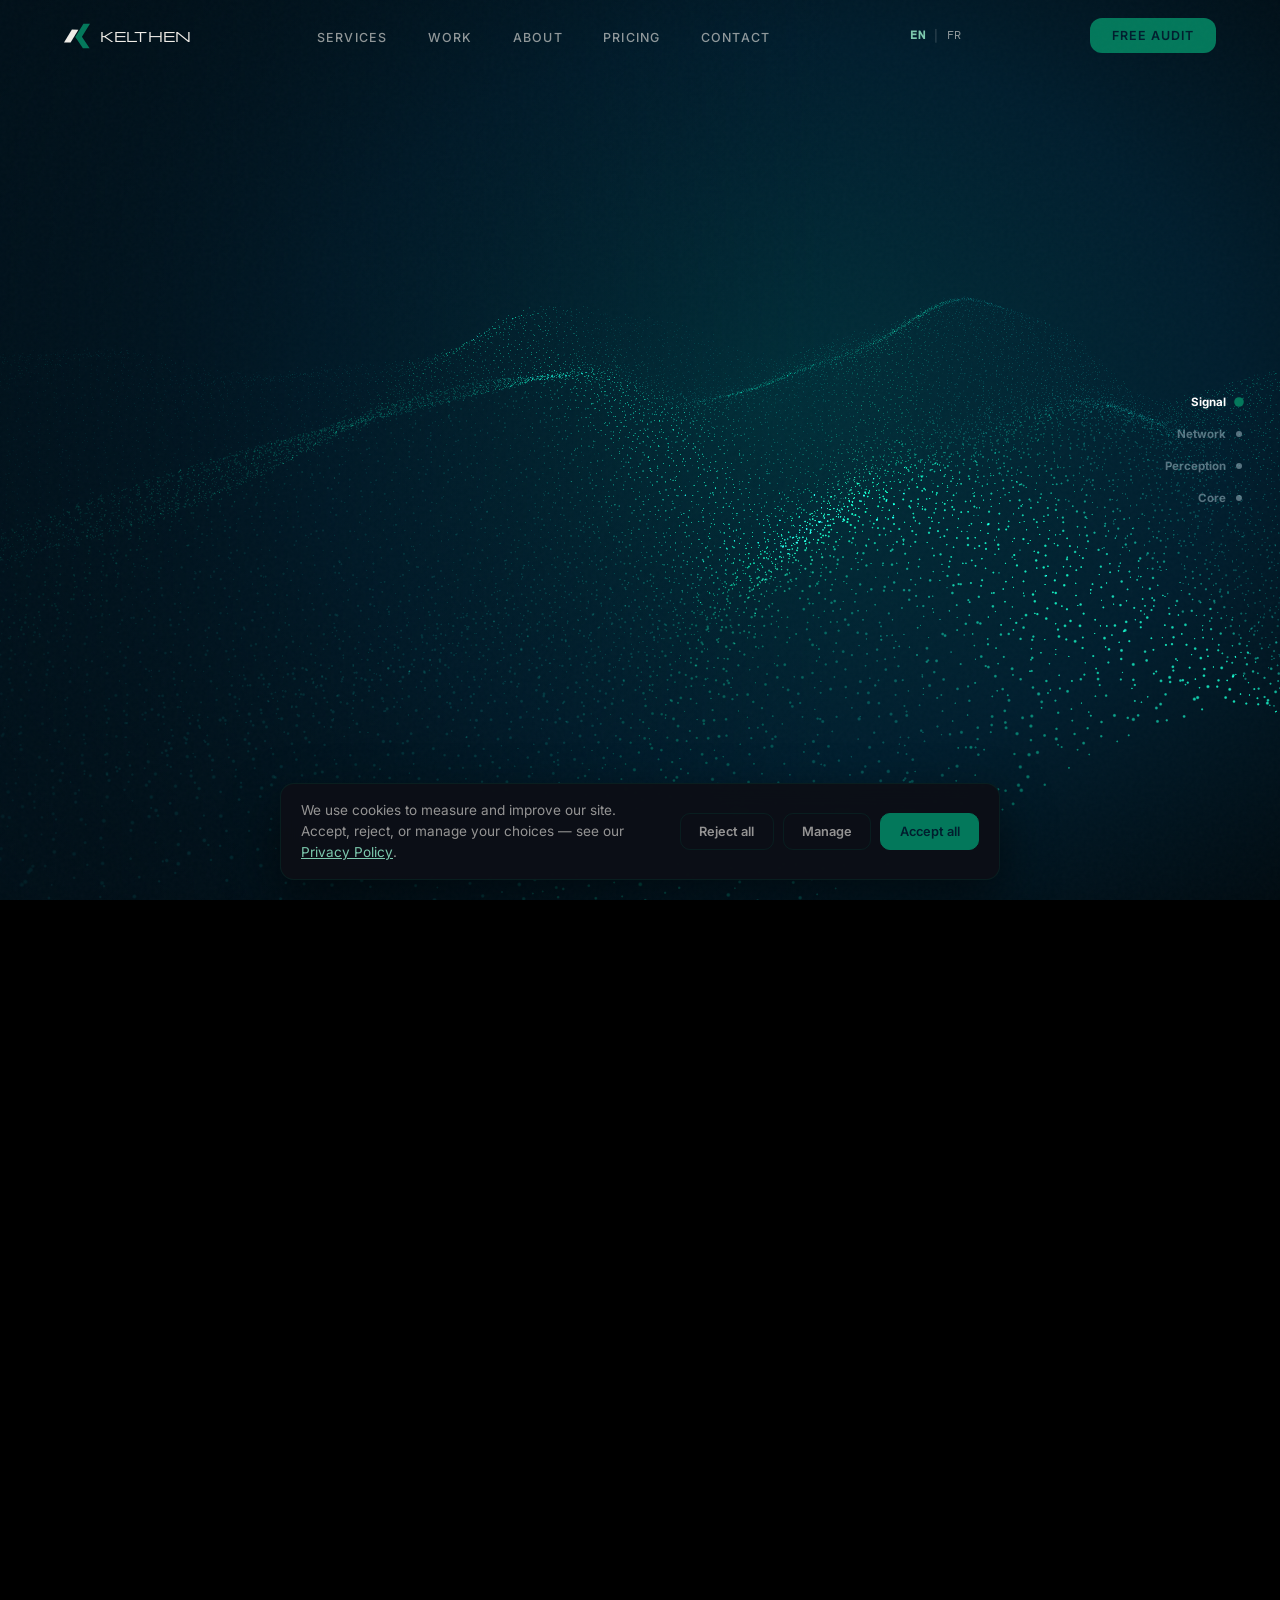
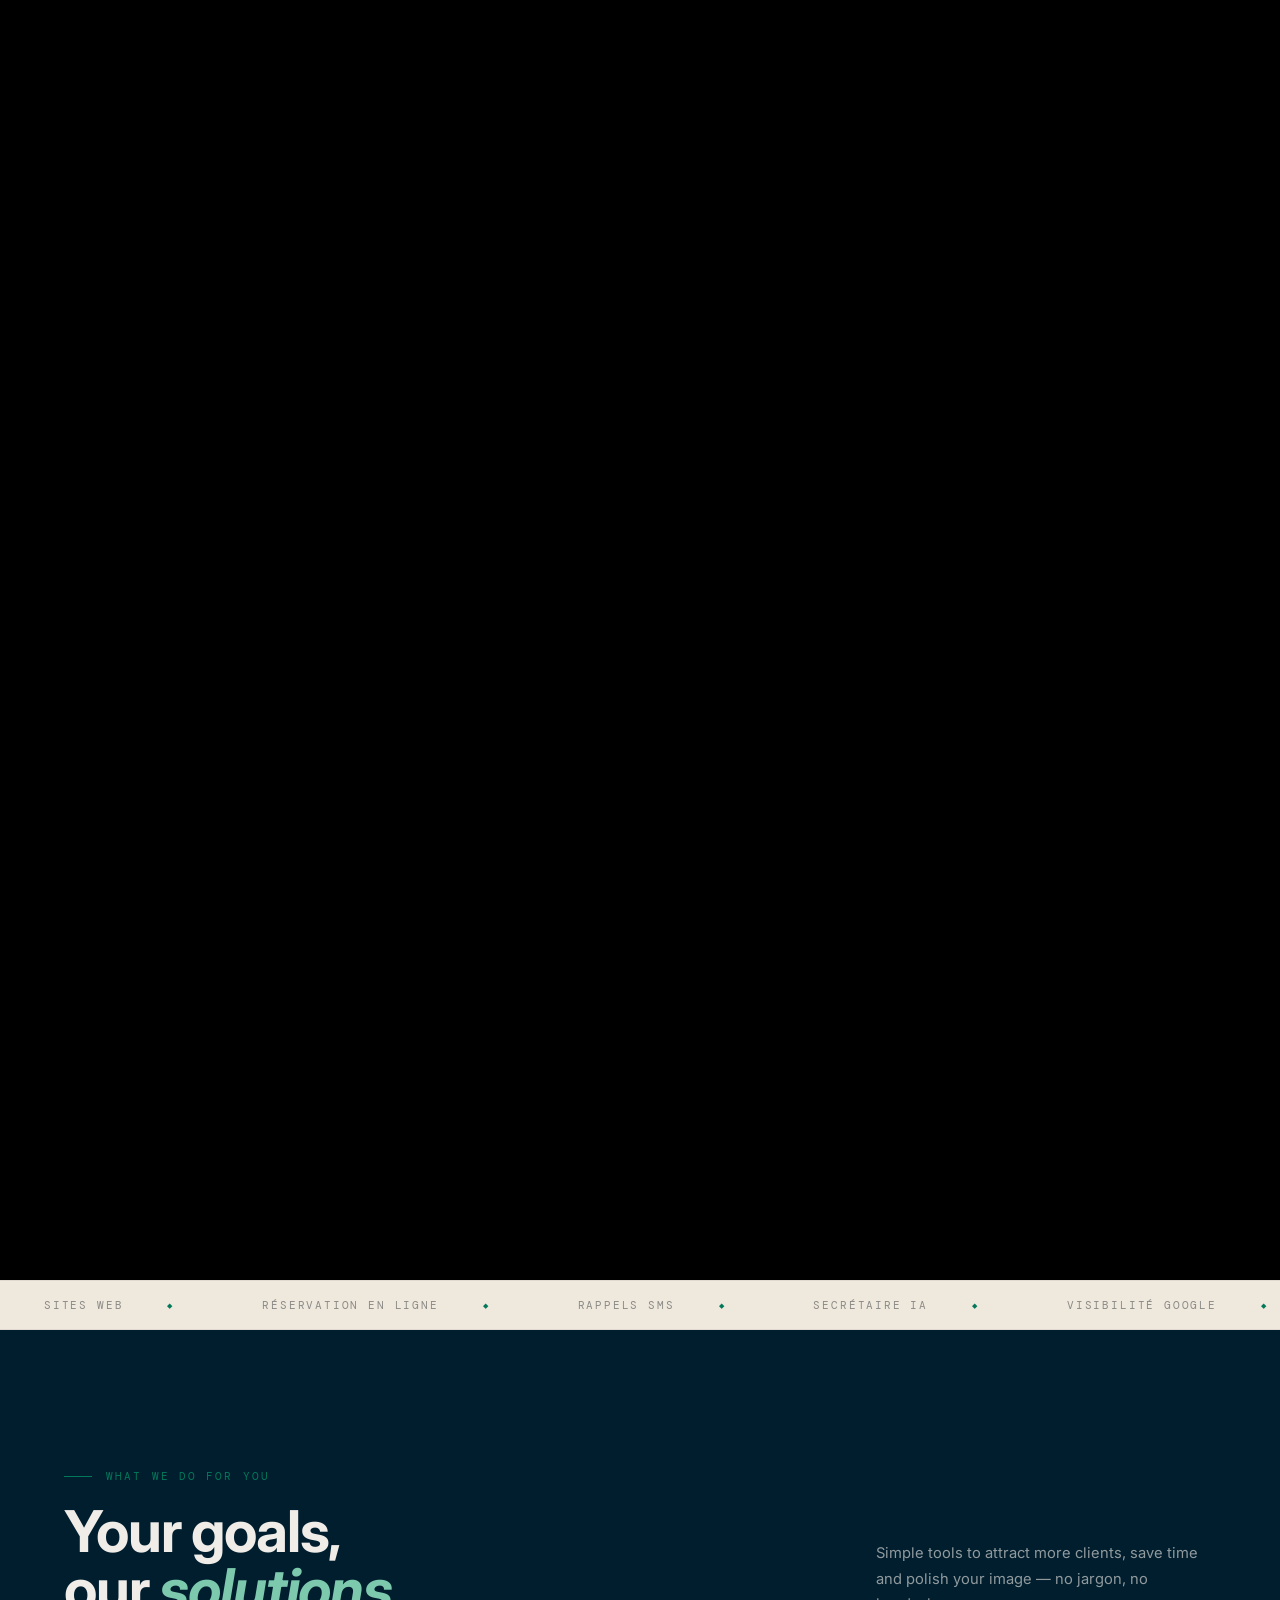
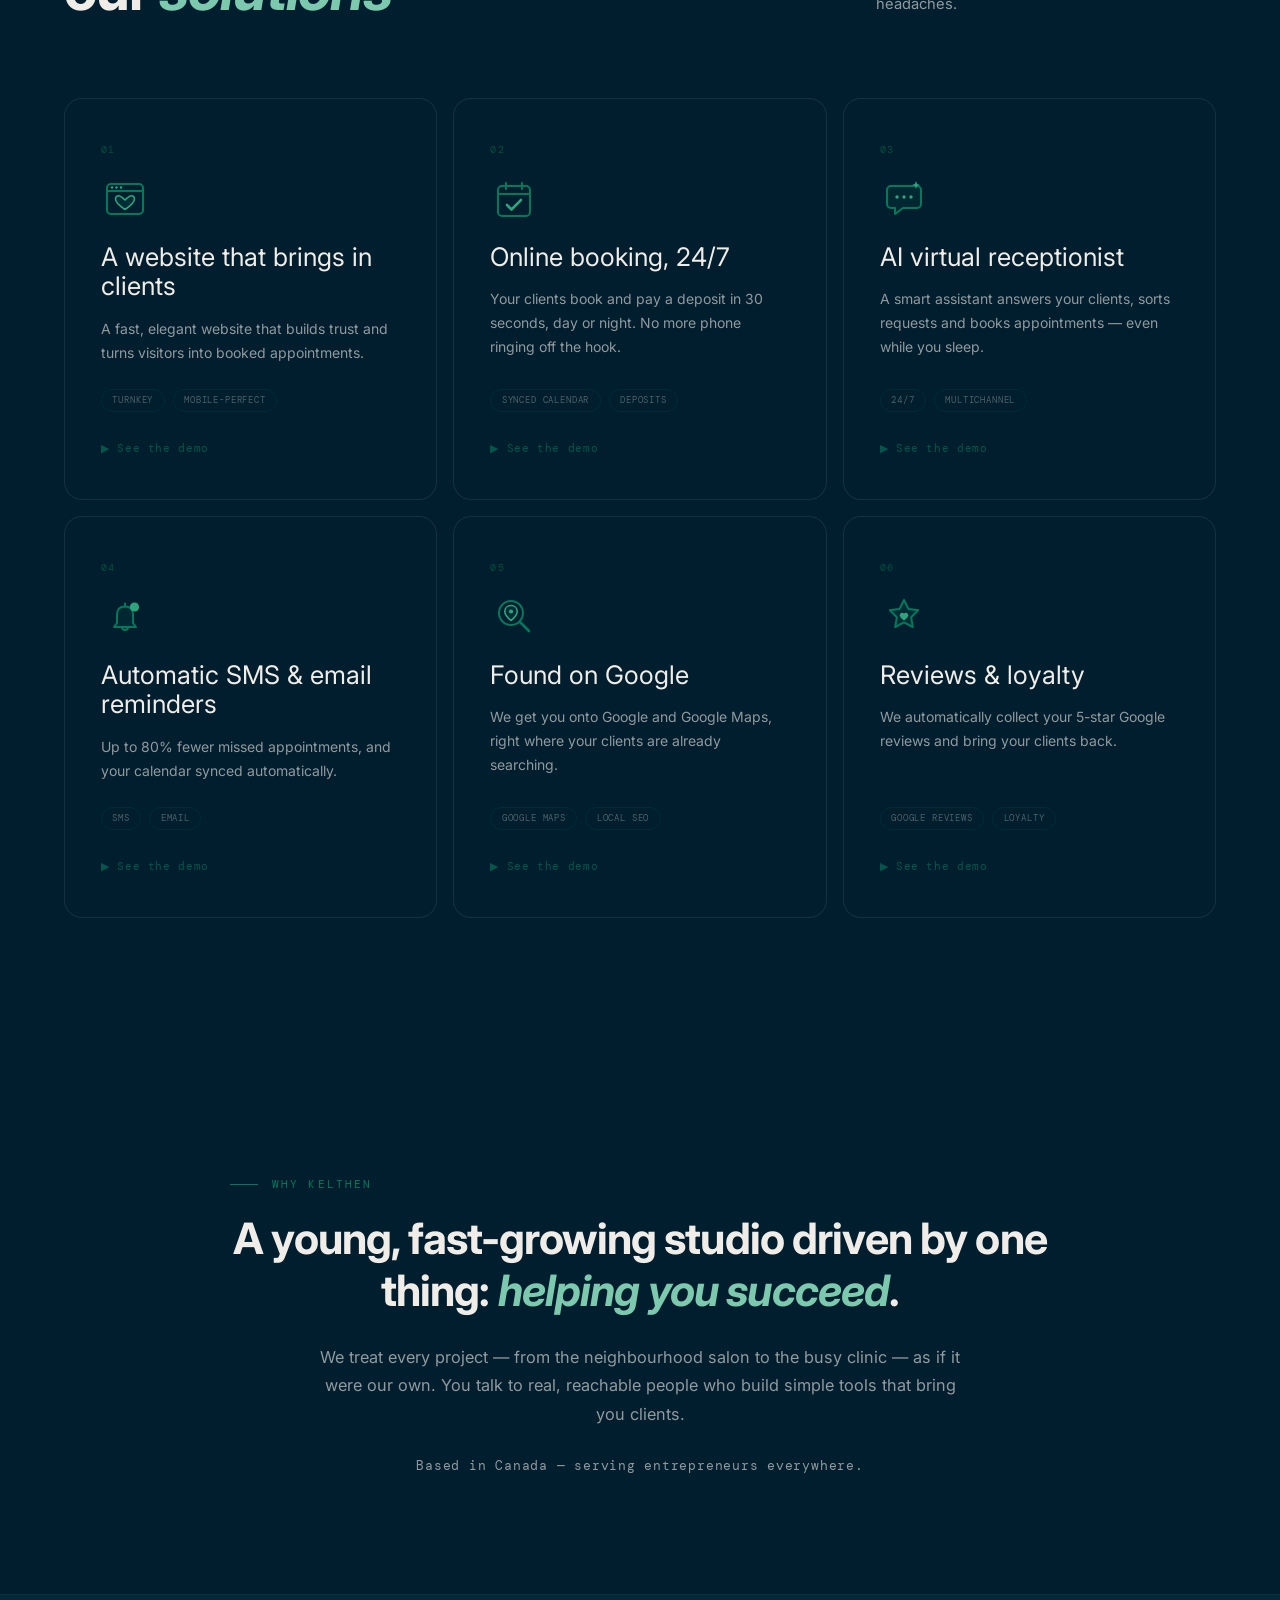
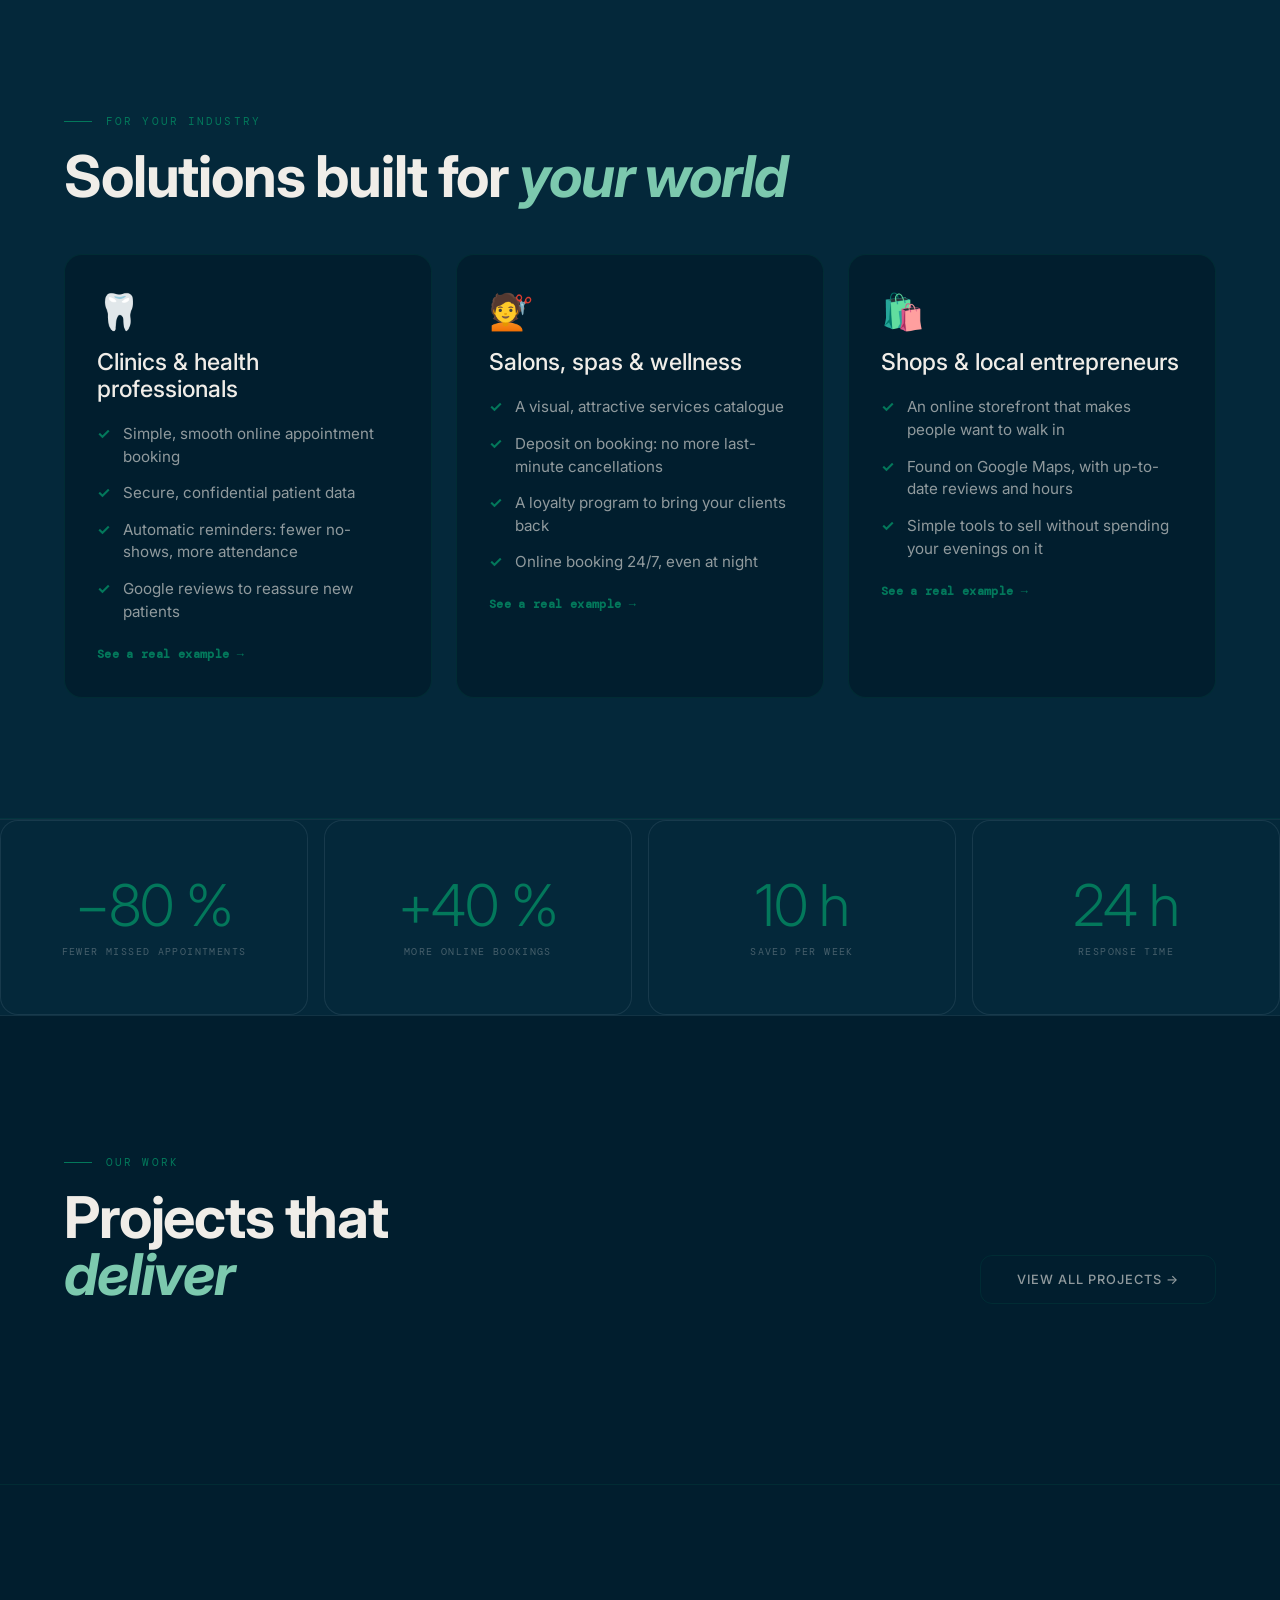
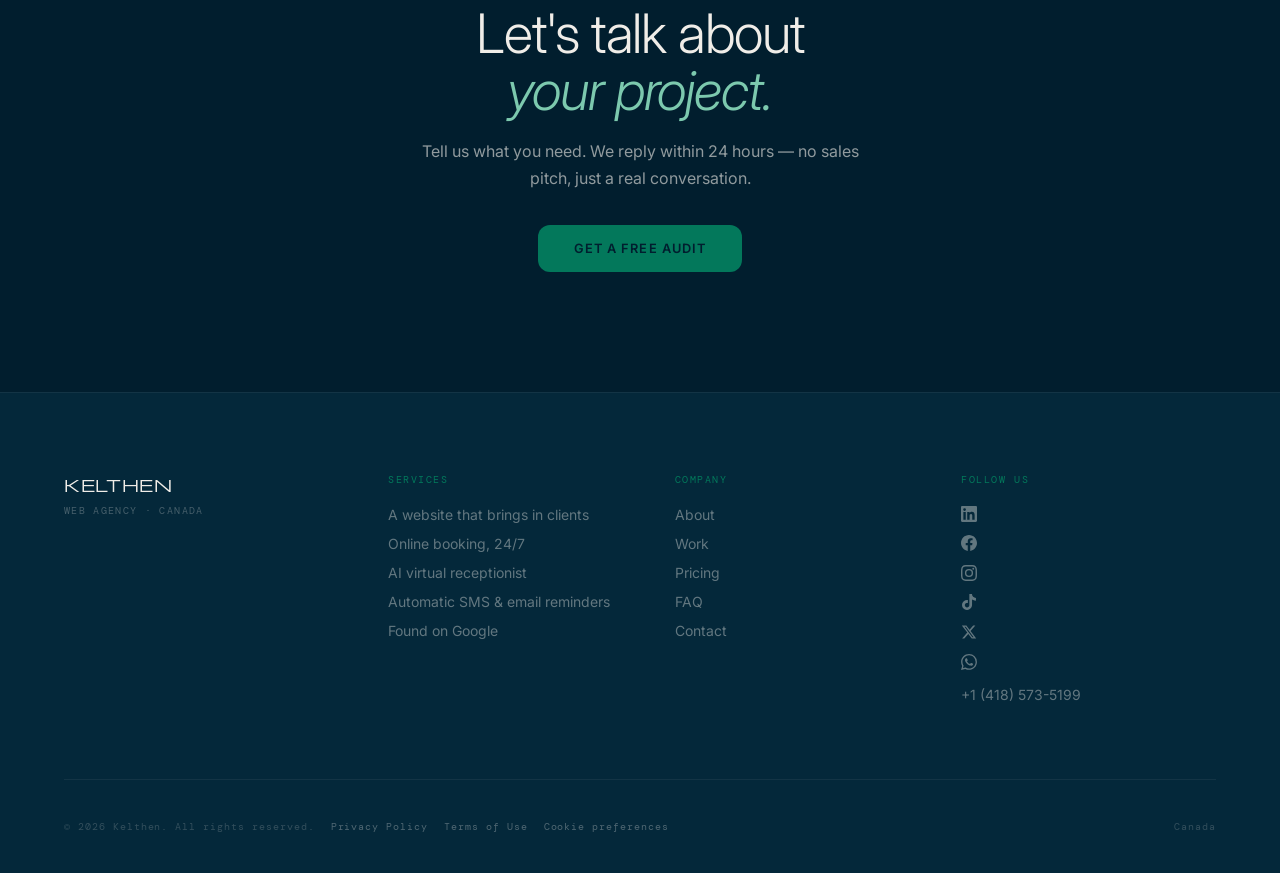
==== commit 1bc8fc0c: "Retours Serge : coins arrondis et cartes séparées, un seul CTA « Audit gratuit », pas de CTA sur Con" ====
--- a/index.html
+++ b/index.html
@@ -3,7 +3,7 @@
 <head>
   <meta charset="UTF-8">
   <meta name="viewport" content="width=device-width, initial-scale=1.0">
-  <meta name="description" content="Kelthen connects your leads, emails, bookings and sales into one system — websites, automation and AI agents that run day and night. Book a free call.">
+  <meta name="description" content="Kelthen connects your leads, emails, bookings and sales into one system — websites, automation and AI agents that run day and night. Get a free audit.">
   <meta property="og:type"        content="website">
   <meta property="og:site_name"   content="Kelthen">
   <meta property="og:locale"      content="en_CA">
@@ -18,7 +18,7 @@
   <meta name="twitter:image"       content="https://www.kelthen.com/og-image.png?v=2">
   <meta name="twitter:card"       content="summary_large_image">
   <meta name="twitter:title"      content="Kelthen — One hub. All your growth.">
-  <meta name="twitter:description" content="One system for your leads, emails, bookings and sales — websites, automation and AI agents. Book a call.">
+  <meta name="twitter:description" content="One system for your leads, emails, bookings and sales — websites, automation and AI agents. Get a free audit.">
   <meta name="referrer" content="strict-origin-when-cross-origin">
   <title>Kelthen — Web, automation &amp; AI agency in Canada</title>
   <link rel="canonical" href="https://www.kelthen.com/">
@@ -221,6 +221,16 @@
     </div>
   </section>
 
+  <!-- ═══ Confiance / mission ═══ -->
+  <section id="trust" aria-labelledby="trustTitle">
+    <div class="trust-inner">
+      <p class="section-label" data-i18n="trust.label">Pourquoi Kelthen</p>
+      <p class="trust-quote" id="trustTitle" data-i18n="trust.quote" data-i18n-html>Une agence jeune et en pleine croissance, animée par une seule envie&nbsp;: <em>vous aider à réussir</em>.</p>
+      <p class="trust-desc" data-i18n="trust.desc">On traite chaque projet — du salon de quartier à la clinique — comme si c'était le nôtre. Vous parlez à de vraies personnes, joignables et impliquées, qui construisent des outils simples pour vous ramener des clients.</p>
+      <p class="trust-anchor" data-i18n="trust.anchor">Basés au Canada — au service des entrepreneurs, partout.</p>
+    </div>
+  </section>
+
   <!-- ═══ Solutions par industrie ═══ -->
   <section id="solutions" aria-labelledby="solutionsTitle">
     <div class="solutions-header">
@@ -297,16 +307,6 @@
         <h2 class="section-title" id="workPreviewTitle" data-i18n="work.title" data-i18n-html>Des projets<br>qui <em>rapportent</em></h2>
       </div>
       <a href="work.html" class="btn-ghost" data-i18n="work.viewall">Voir tous les projets →</a>
-    </div>
-  </section>
-
-  <!-- ═══ Confiance / mission ═══ -->
-  <section id="trust" aria-labelledby="trustTitle">
-    <div class="trust-inner">
-      <p class="section-label" data-i18n="trust.label">Pourquoi Kelthen</p>
-      <p class="trust-quote" id="trustTitle" data-i18n="trust.quote" data-i18n-html>Une agence jeune et en pleine croissance, animée par une seule envie&nbsp;: <em>vous aider à réussir</em>.</p>
-      <p class="trust-desc" data-i18n="trust.desc">On traite chaque projet — du salon de quartier à la clinique — comme si c'était le nôtre. Vous parlez à de vraies personnes, joignables et impliquées, qui construisent des outils simples pour vous ramener des clients.</p>
-      <p class="trust-anchor" data-i18n="trust.anchor">Basés au Canada — au service des entrepreneurs, partout.</p>
     </div>
   </section>
 
--- a/assets/style.css
+++ b/assets/style.css
@@ -3214,3 +3214,39 @@
 
     /* ═══ Hero « The Intelligence System » — police de marque (Inter) ═══ */
     .kx { --kx-font: 'Inter', system-ui, sans-serif; }
+
+    /* ═══════════════════════════════════════════════════════
+       Layout arrondi — fin de la grille « carrée » à filets 1px.
+       Les sections deviennent des cartes séparées aux coins arrondis,
+       cohérentes avec le hero et le musée (12–20px).
+       ═══════════════════════════════════════════════════════ */
+    .numbers-grid, .values-grid, .services-grid, .work-grid, .pricing-grid {
+      gap: 16px;
+      background: transparent;
+      border: 0;
+    }
+    .num-card, .value-card, .service-card, .work-card, .price-card {
+      border-radius: 18px;
+      border: 1px solid rgba(193, 217, 229, 0.10);
+      overflow: hidden;
+    }
+    .price-card.featured { border: 1px solid rgba(3, 120, 91, 0.6); border-top-width: 2px; }
+    .process-visual, .contact-form-wrap, .team-card, .industry-card { border-radius: 18px; }
+    .pm-dialog { border-radius: 20px; }
+    .nav-cta, .nav-mobile-cta, .btn-primary, .btn-ghost, .price-cta, .form-submit { border-radius: 12px; }
+    .cookie-btn, .form-input { border-radius: 10px; }
+    .ws, .stag, .price-badge { border-radius: 999px; }
+
+    /* ═══ Fiche projet : le visuel d'abord, les détails ensuite ═══ */
+    .pm-tagline { font-family: var(--sans); font-size: 1.08rem; line-height: 1.5; color: rgba(240, 237, 232, 0.82); max-width: 620px; margin: 0.35rem 0 1.1rem; }
+    .pm-dialog .pm-screens { margin: 1.2rem 0 1.6rem; }
+    .pm-dialog .pm-desc { margin-top: 0.4rem; }
+    .pm-dialog .pm-stack { margin-top: 1.2rem; margin-bottom: 0; }
+
+    /* Musée : moins d'infos avant le clic (le détail est dans la fiche) */
+    .km-panel .km-chips { display: none; }
+
+    /* ═══ Menu : se cache en descendant, réapparaît en remontant ═══ */
+    .nav { transition: background 0.4s ease, border-color 0.4s ease, backdrop-filter 0.4s ease, transform 0.35s ease; }
+    .nav.nav-hidden { transform: translateY(-110%); }
+    .work-card .work-mockup { border-radius: 12px; }
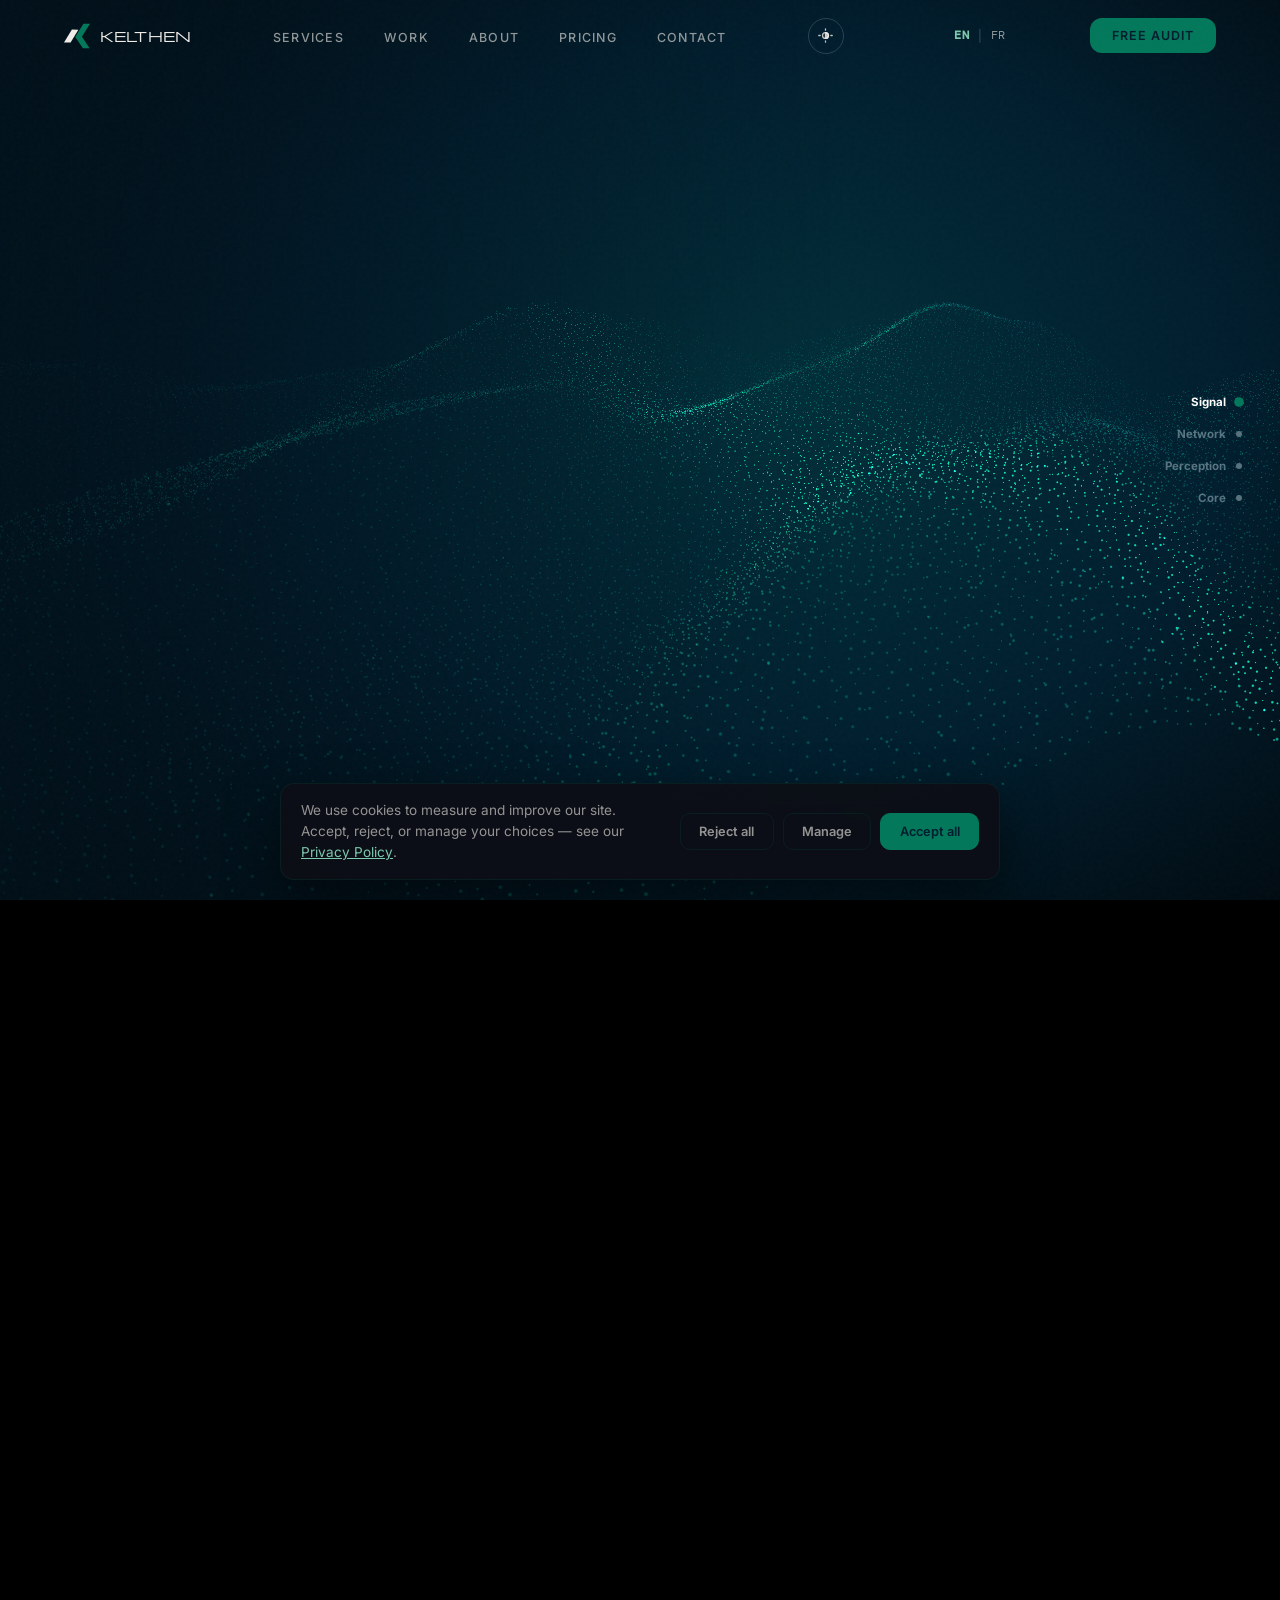
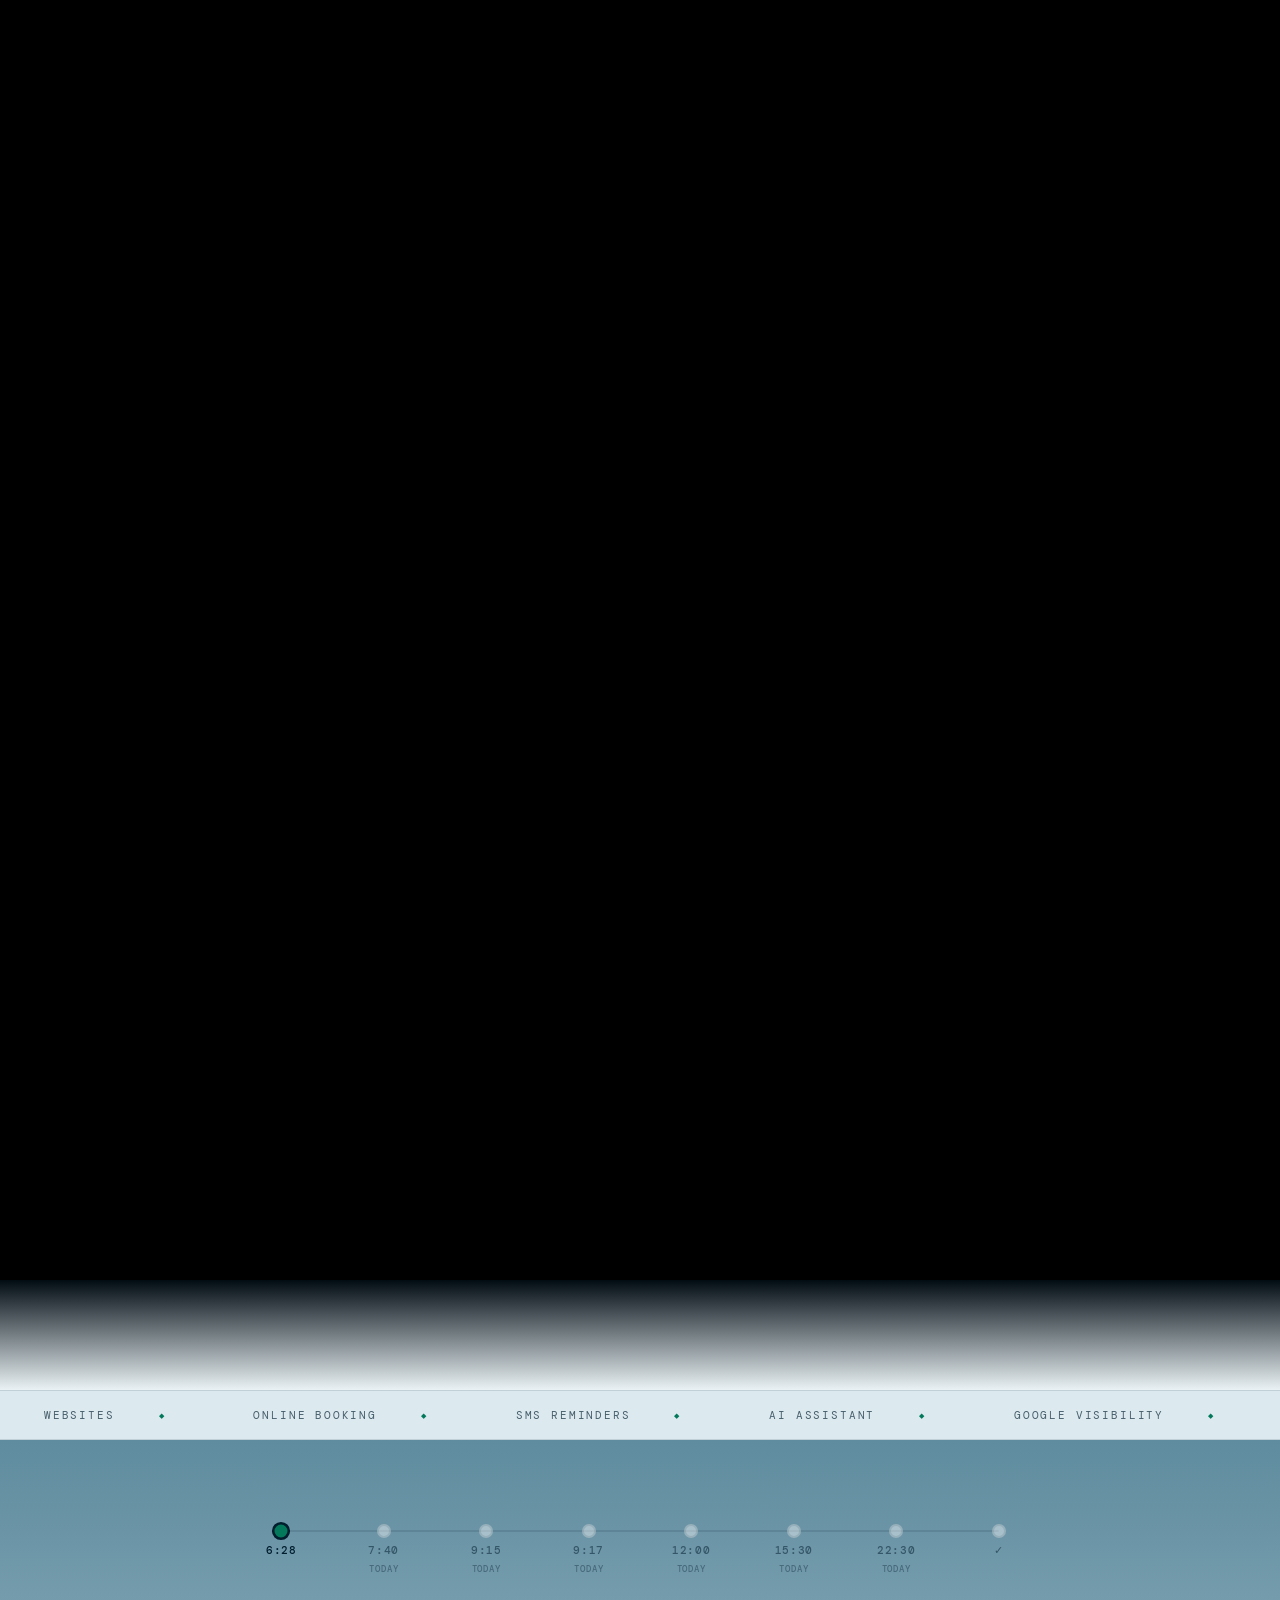
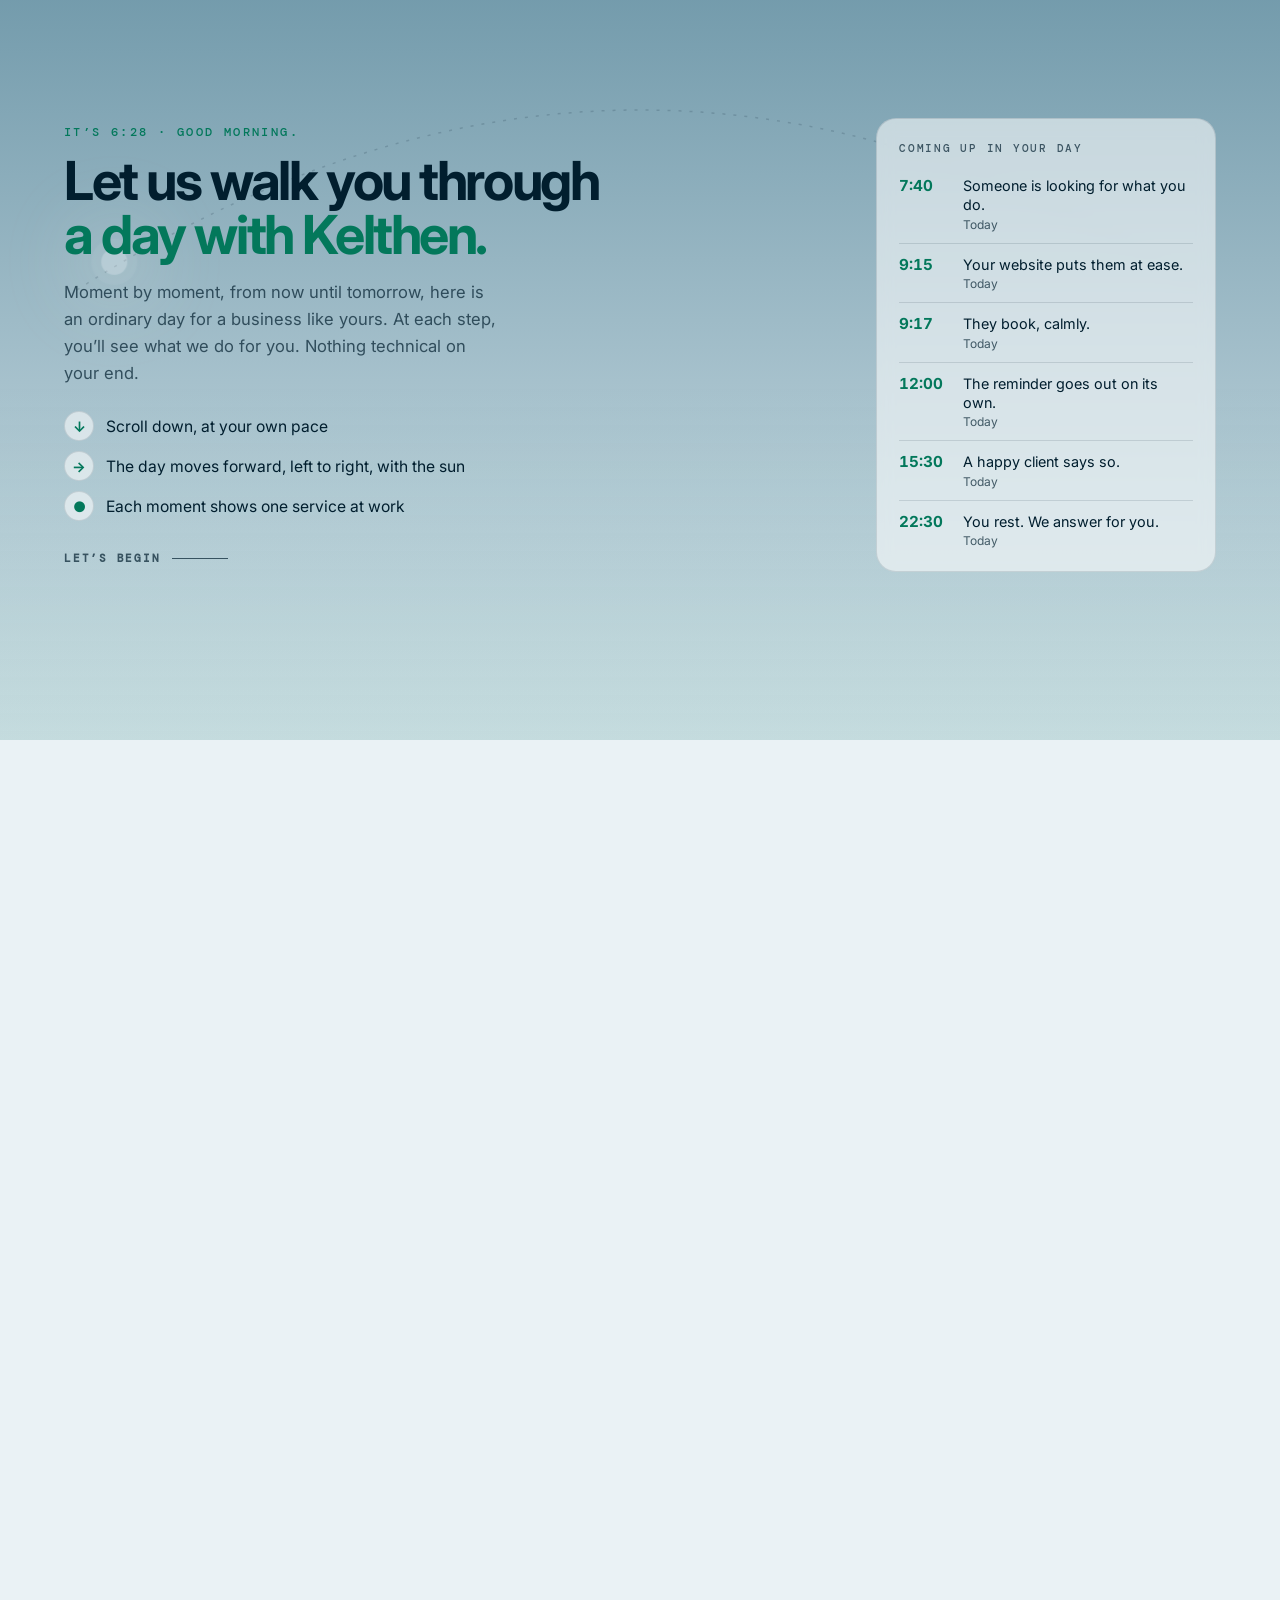
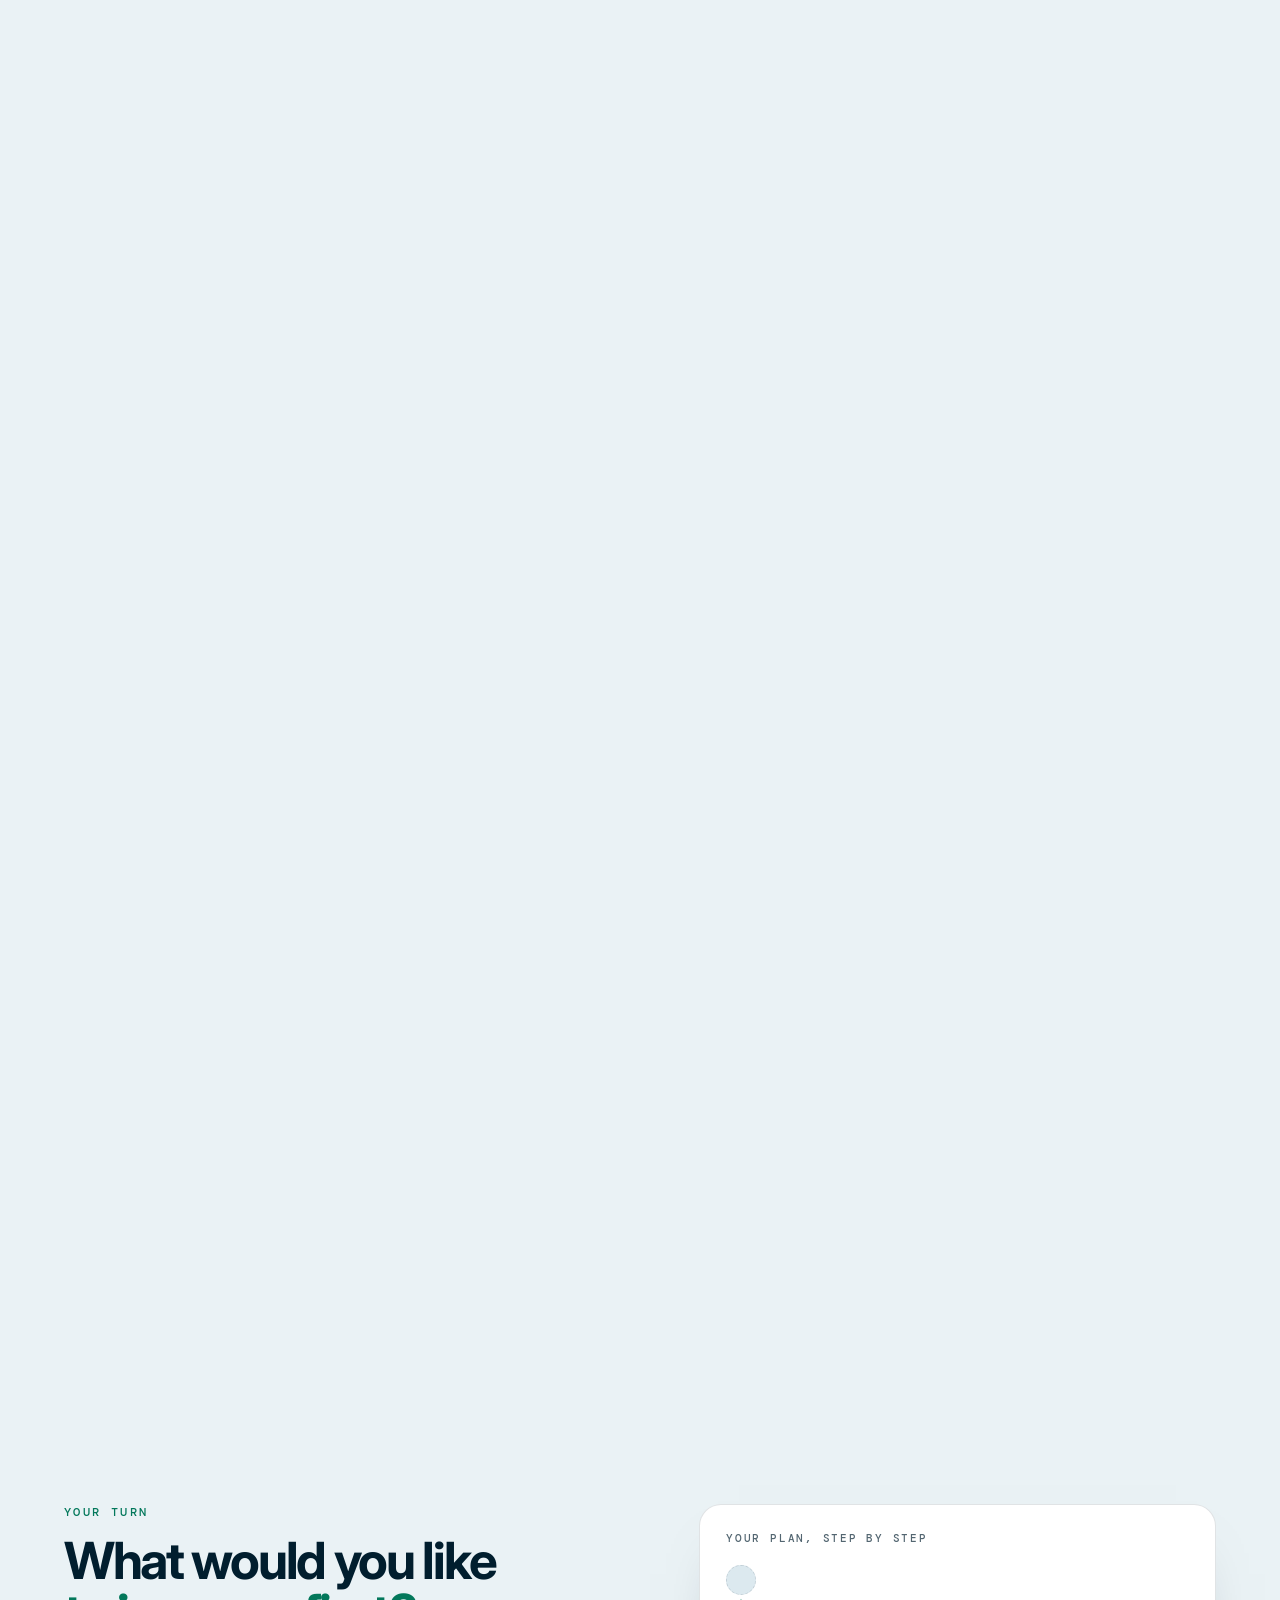
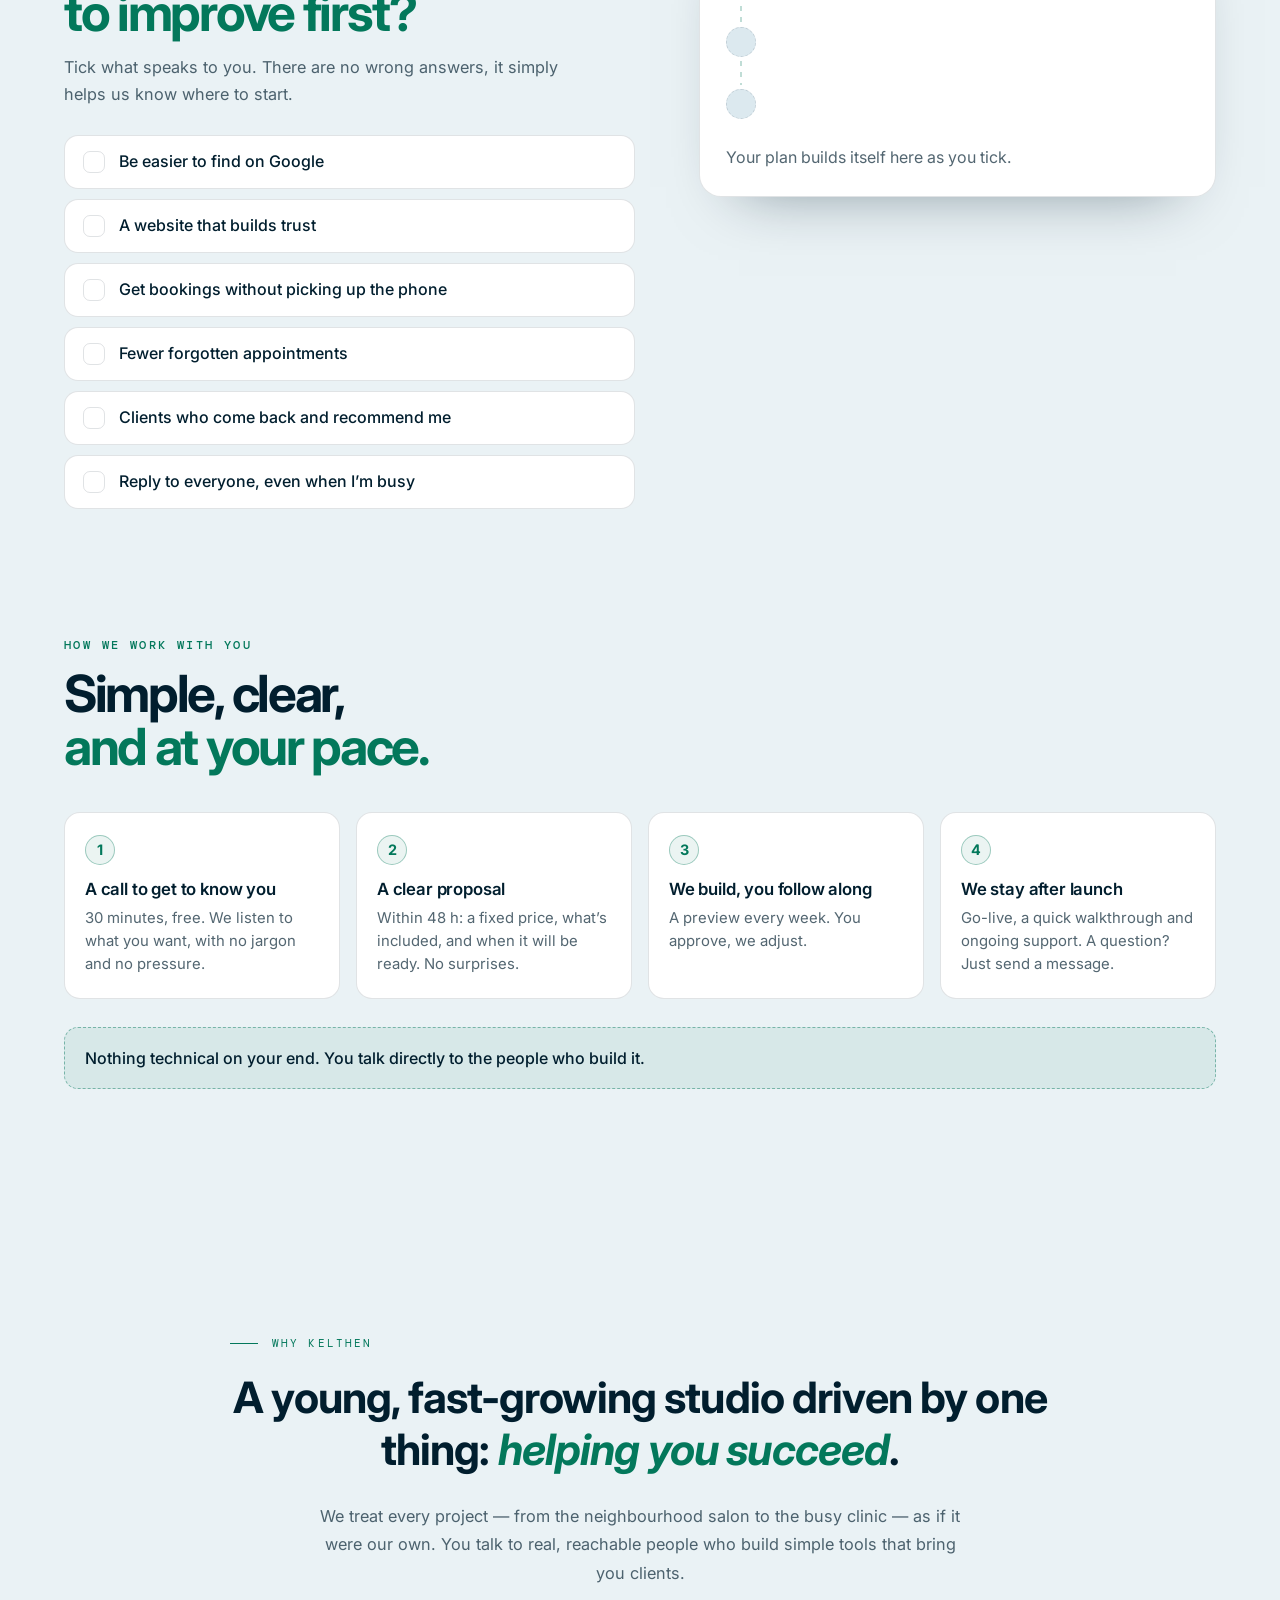
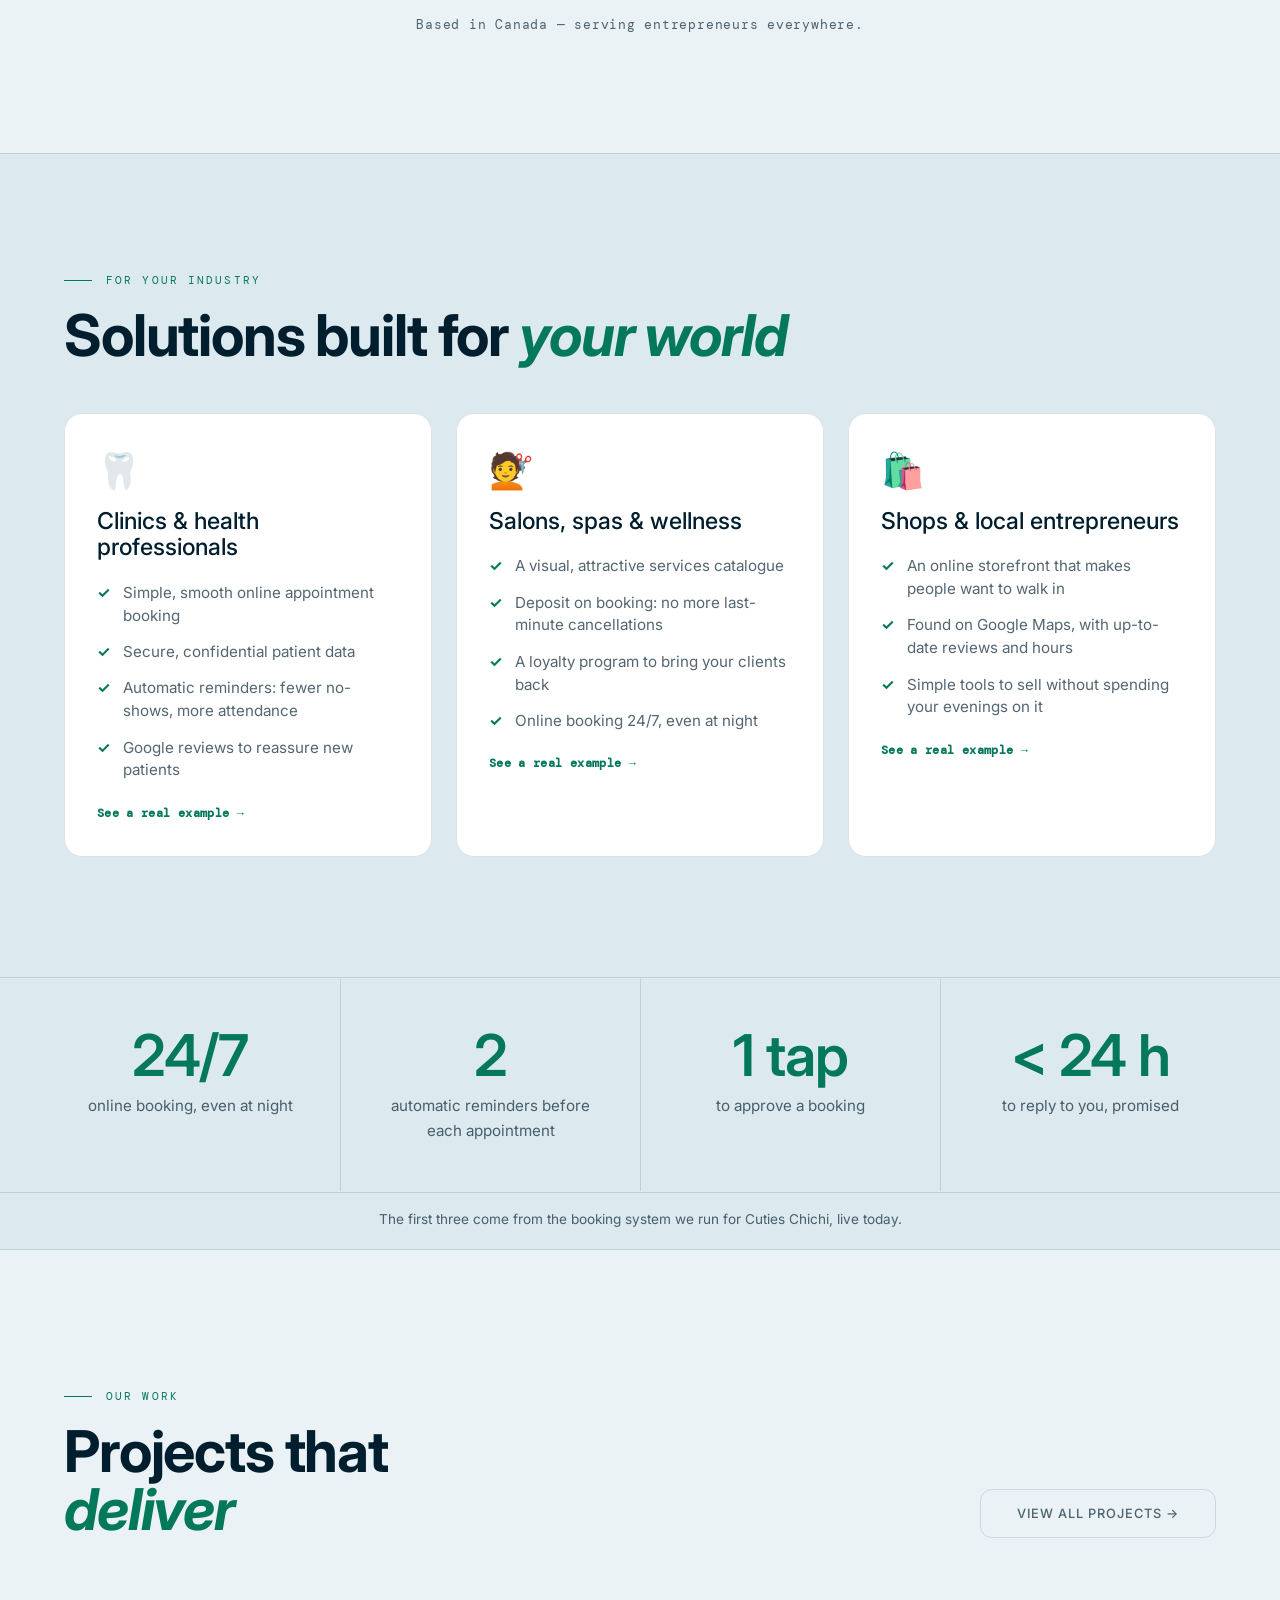
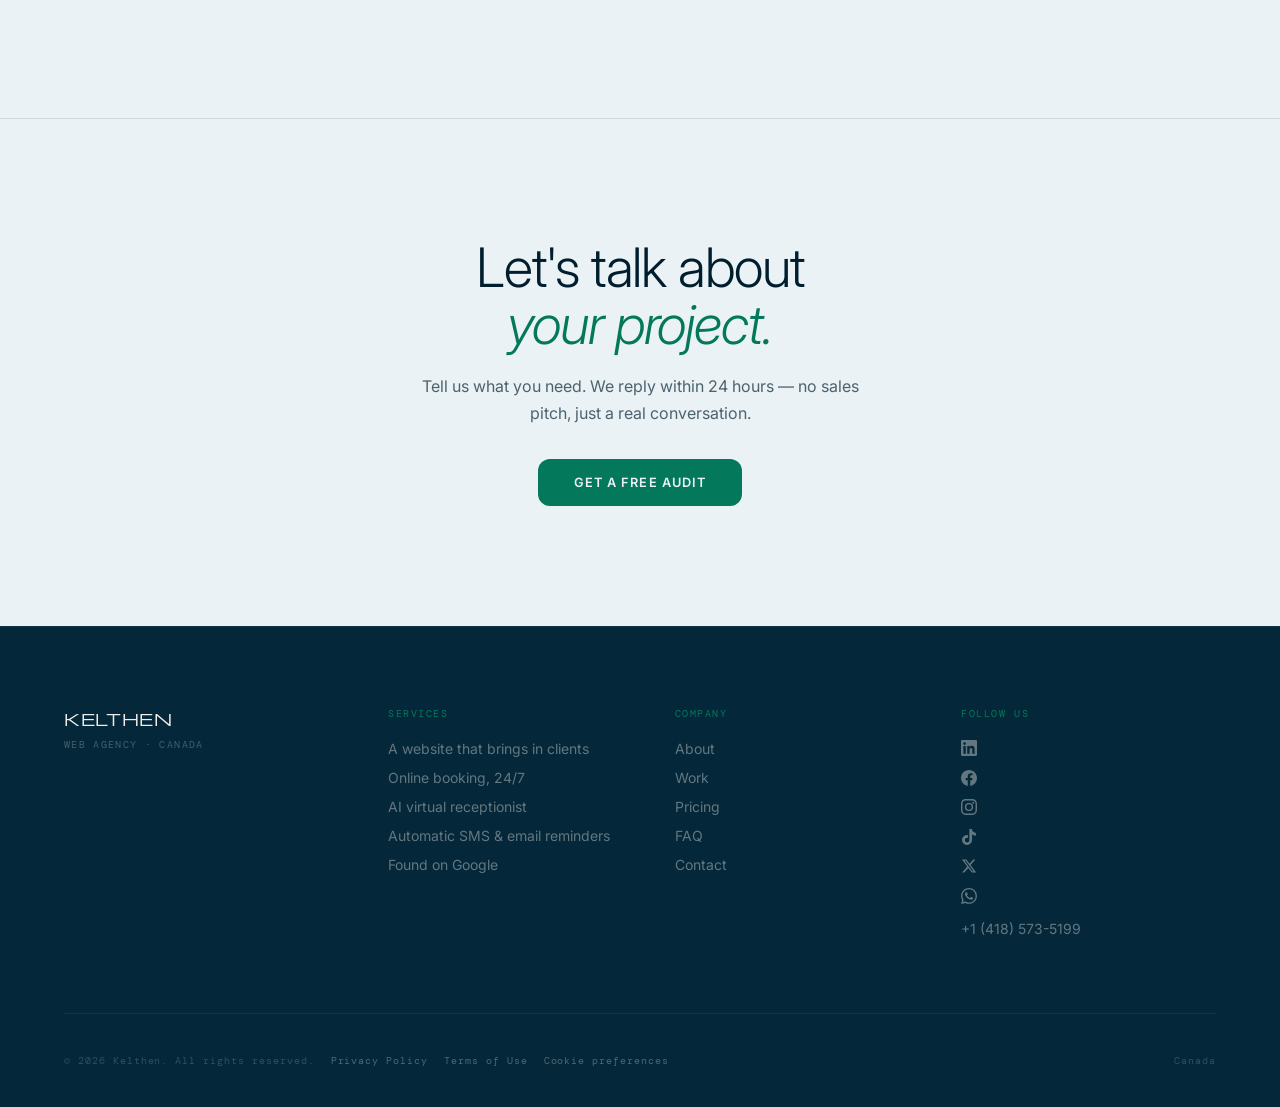
==== commit 47acd5a9: "Add day-rhythm services experience, bilingual marquee, mobile eye + museum polish - New services sec" ====
--- a/index.html
+++ b/index.html
@@ -121,22 +121,22 @@
   <!-- ═══ Marquee ═══ -->
   <div class="marquee-wrap" aria-hidden="true">
     <div class="marquee-track">
-      <span class="marquee-item">Sites web</span>
-      <span class="marquee-item">Réservation en ligne</span>
-      <span class="marquee-item">Rappels SMS</span>
-      <span class="marquee-item">Secrétaire IA</span>
-      <span class="marquee-item">Visibilité Google</span>
-      <span class="marquee-item">Avis clients</span>
-      <span class="marquee-item">Fidélisation</span>
-      <span class="marquee-item">Paiements sécurisés</span>
-      <span class="marquee-item">Sites web</span>
-      <span class="marquee-item">Réservation en ligne</span>
-      <span class="marquee-item">Rappels SMS</span>
-      <span class="marquee-item">Secrétaire IA</span>
-      <span class="marquee-item">Visibilité Google</span>
-      <span class="marquee-item">Avis clients</span>
-      <span class="marquee-item">Fidélisation</span>
-      <span class="marquee-item">Paiements sécurisés</span>
+      <span class="marquee-item" data-i18n="mrq.1">Sites web</span>
+      <span class="marquee-item" data-i18n="mrq.2">Réservation en ligne</span>
+      <span class="marquee-item" data-i18n="mrq.3">Rappels SMS</span>
+      <span class="marquee-item" data-i18n="mrq.4">Secrétaire IA</span>
+      <span class="marquee-item" data-i18n="mrq.5">Visibilité Google</span>
+      <span class="marquee-item" data-i18n="mrq.6">Avis clients</span>
+      <span class="marquee-item" data-i18n="mrq.7">Fidélisation</span>
+      <span class="marquee-item" data-i18n="mrq.8">Paiements sécurisés</span>
+      <span class="marquee-item" data-i18n="mrq.1">Sites web</span>
+      <span class="marquee-item" data-i18n="mrq.2">Réservation en ligne</span>
+      <span class="marquee-item" data-i18n="mrq.3">Rappels SMS</span>
+      <span class="marquee-item" data-i18n="mrq.4">Secrétaire IA</span>
+      <span class="marquee-item" data-i18n="mrq.5">Visibilité Google</span>
+      <span class="marquee-item" data-i18n="mrq.6">Avis clients</span>
+      <span class="marquee-item" data-i18n="mrq.7">Fidélisation</span>
+      <span class="marquee-item" data-i18n="mrq.8">Paiements sécurisés</span>
     </div>
   </div>
 
@@ -439,5 +439,6 @@
   <script src="assets/vendor/three.min.js"></script>
   <script src="assets/hero-experience.js"></script>
   <script src="assets/main.js"></script>
+  <script src="assets/services-day.js"></script>
 </body>
 </html>
--- a/assets/style.css
+++ b/assets/style.css
@@ -664,6 +664,7 @@
       display: flex;
       width: max-content;
       animation: marquee 30s linear infinite;
+      animation-direction: reverse;
     }
 
     .marquee-wrap:hover .marquee-track {
@@ -3243,10 +3244,14 @@
     .pm-dialog .pm-desc { margin-top: 0.4rem; }
     .pm-dialog .pm-stack { margin-top: 1.2rem; margin-bottom: 0; }
 
-    /* Musée : moins d'infos avant le clic (le détail est dans la fiche) */
-    .km-panel .km-chips { display: none; }
 
     /* ═══ Menu : se cache en descendant, réapparaît en remontant ═══ */
     .nav { transition: background 0.4s ease, border-color 0.4s ease, backdrop-filter 0.4s ease, transform 0.35s ease; }
     .nav.nav-hidden { transform: translateY(-110%); }
     .work-card .work-mockup { border-radius: 12px; }
+
+    /* Musée : pas de pastilles avant le clic (détail dans la fiche) */
+    .km-panel .km-chips { display: none; }
+
+    /* Évite le flash de la grille « liste » avant que le musée 3D ne monte */
+    html.km-boot #workGrid, html.km-boot #work .work-header { visibility: hidden; }
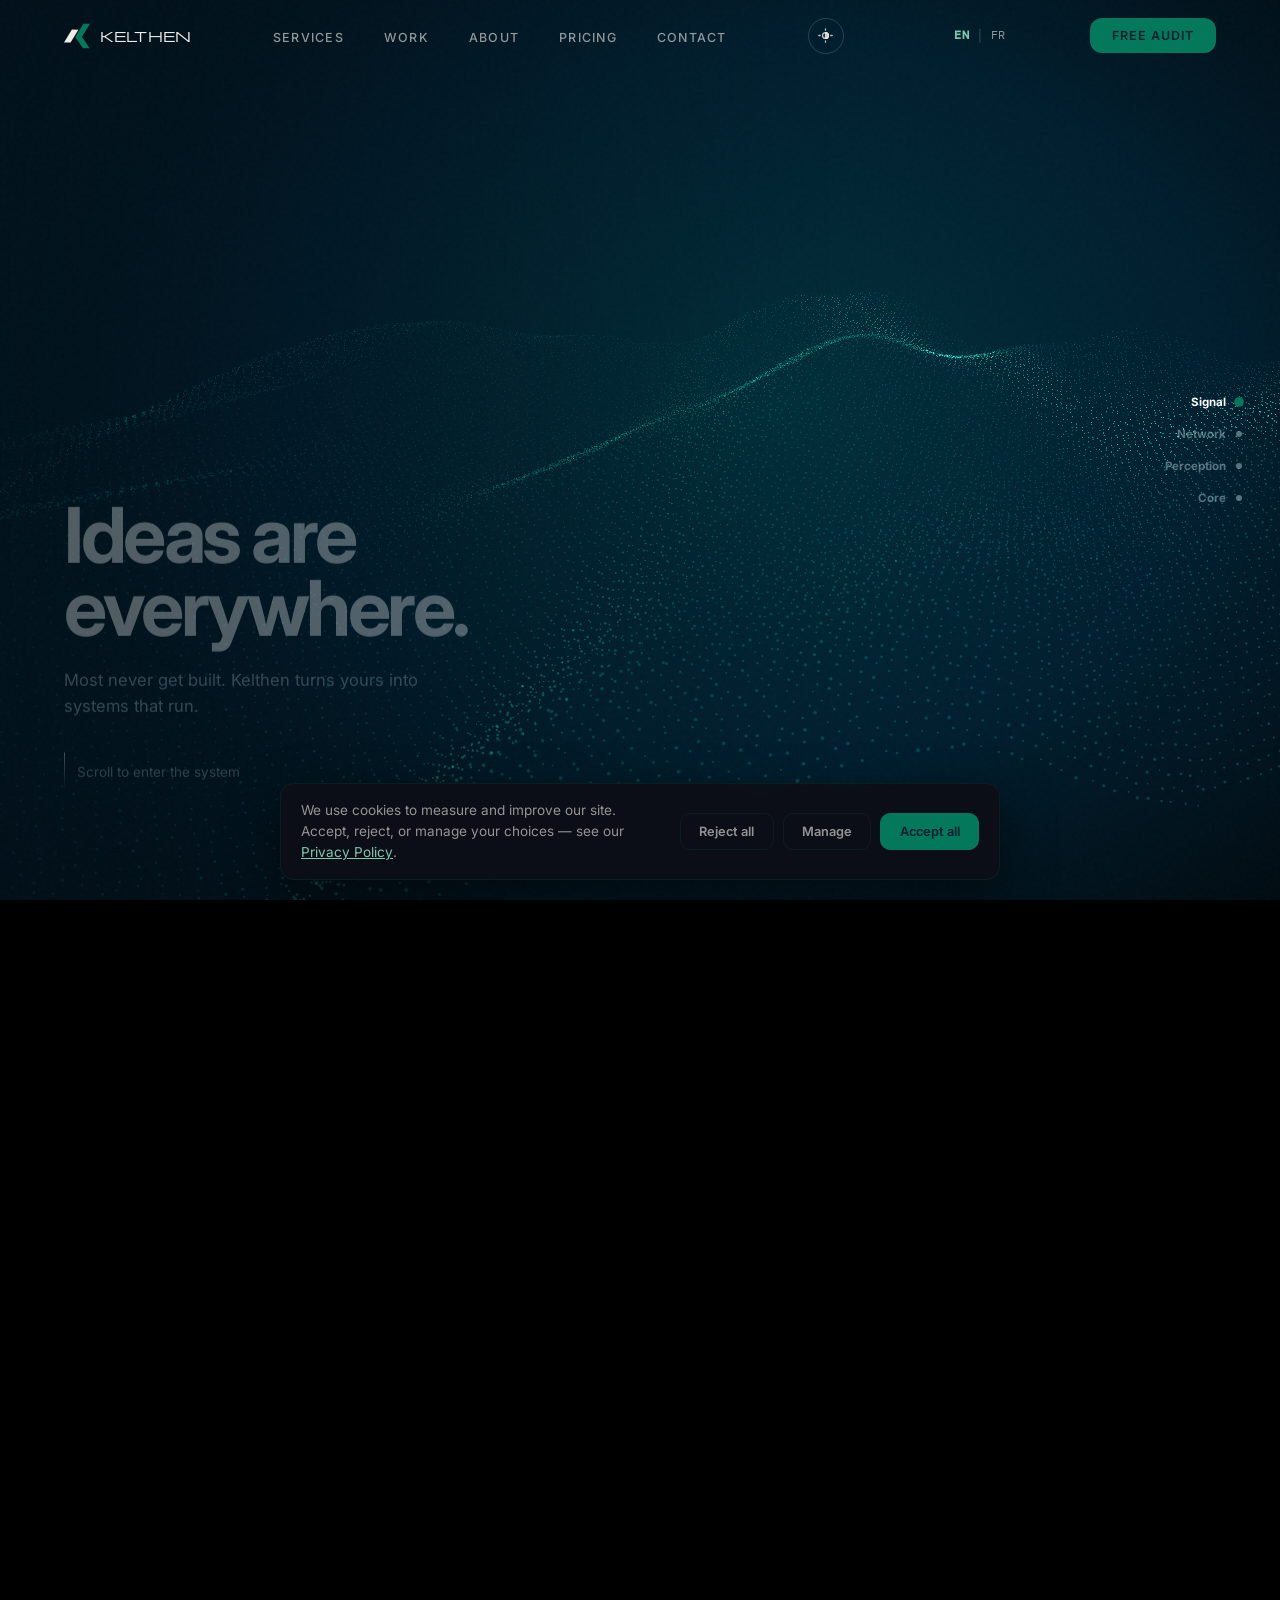
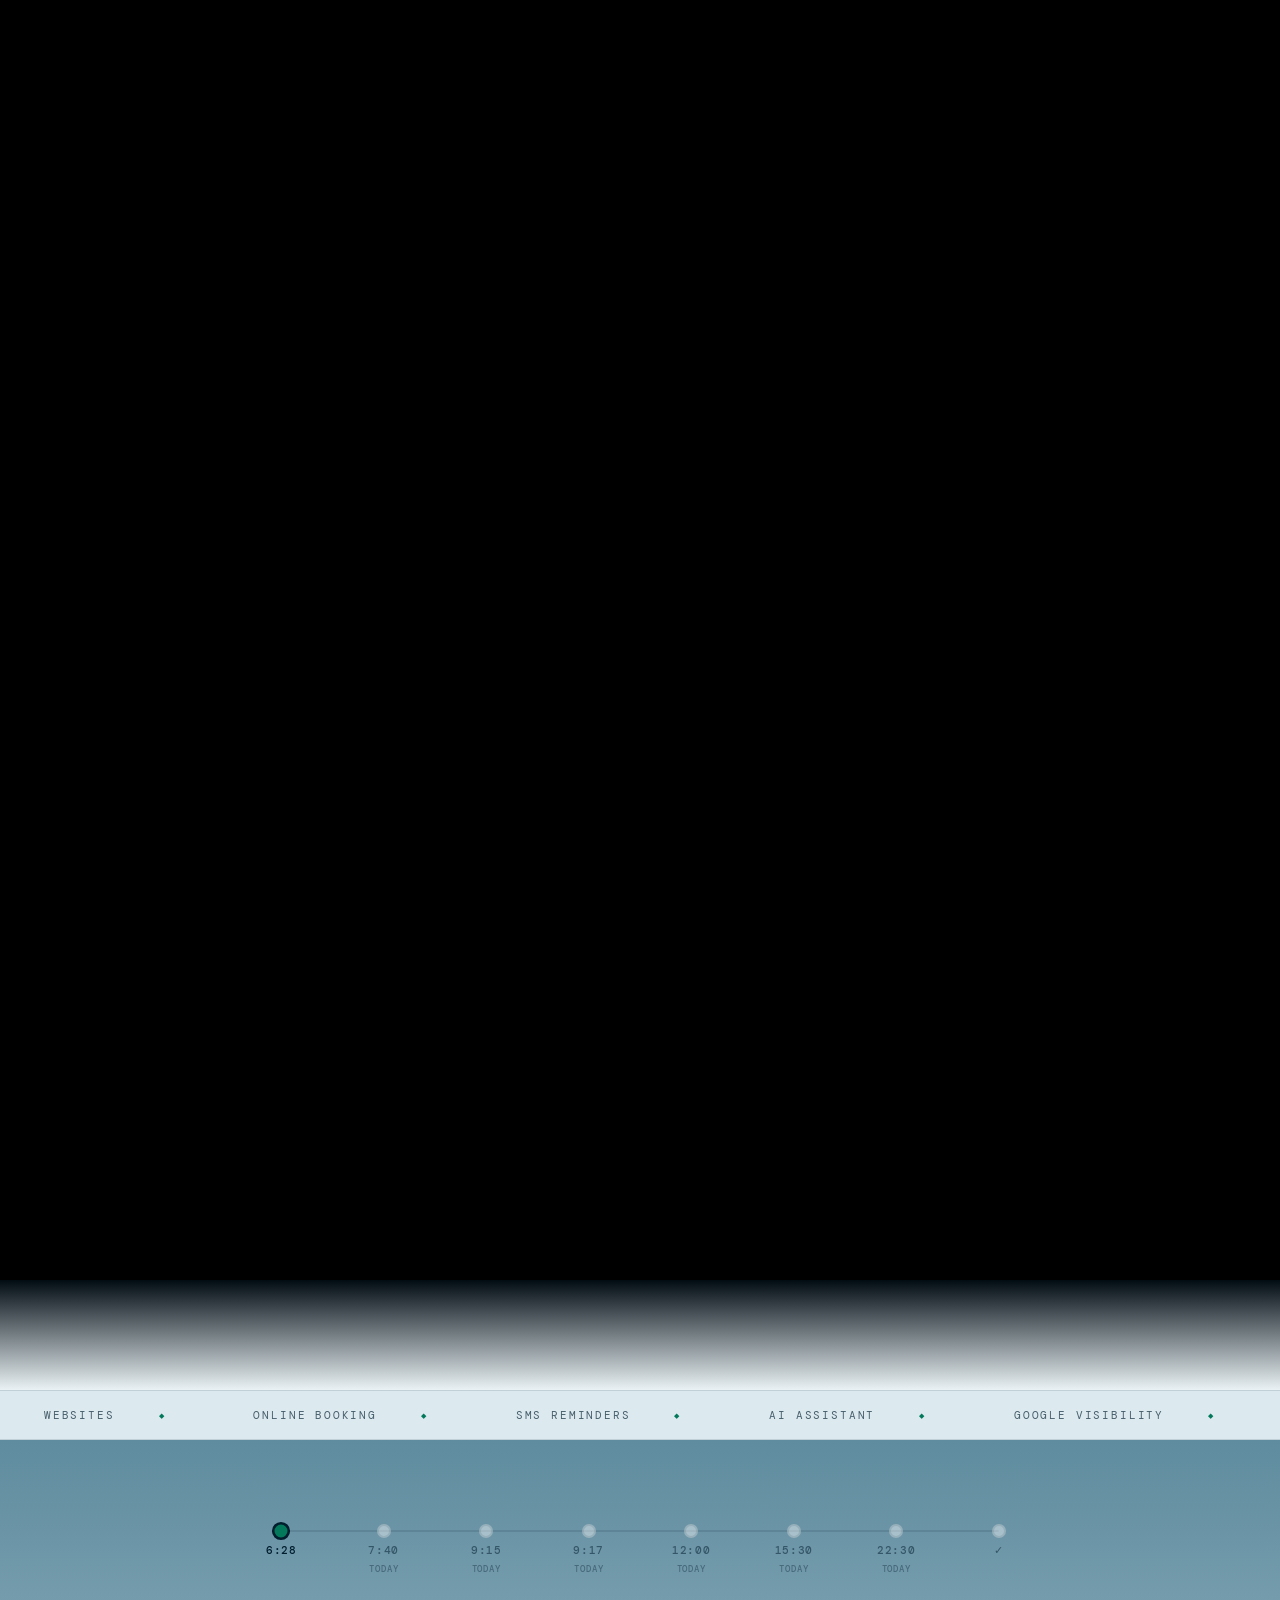
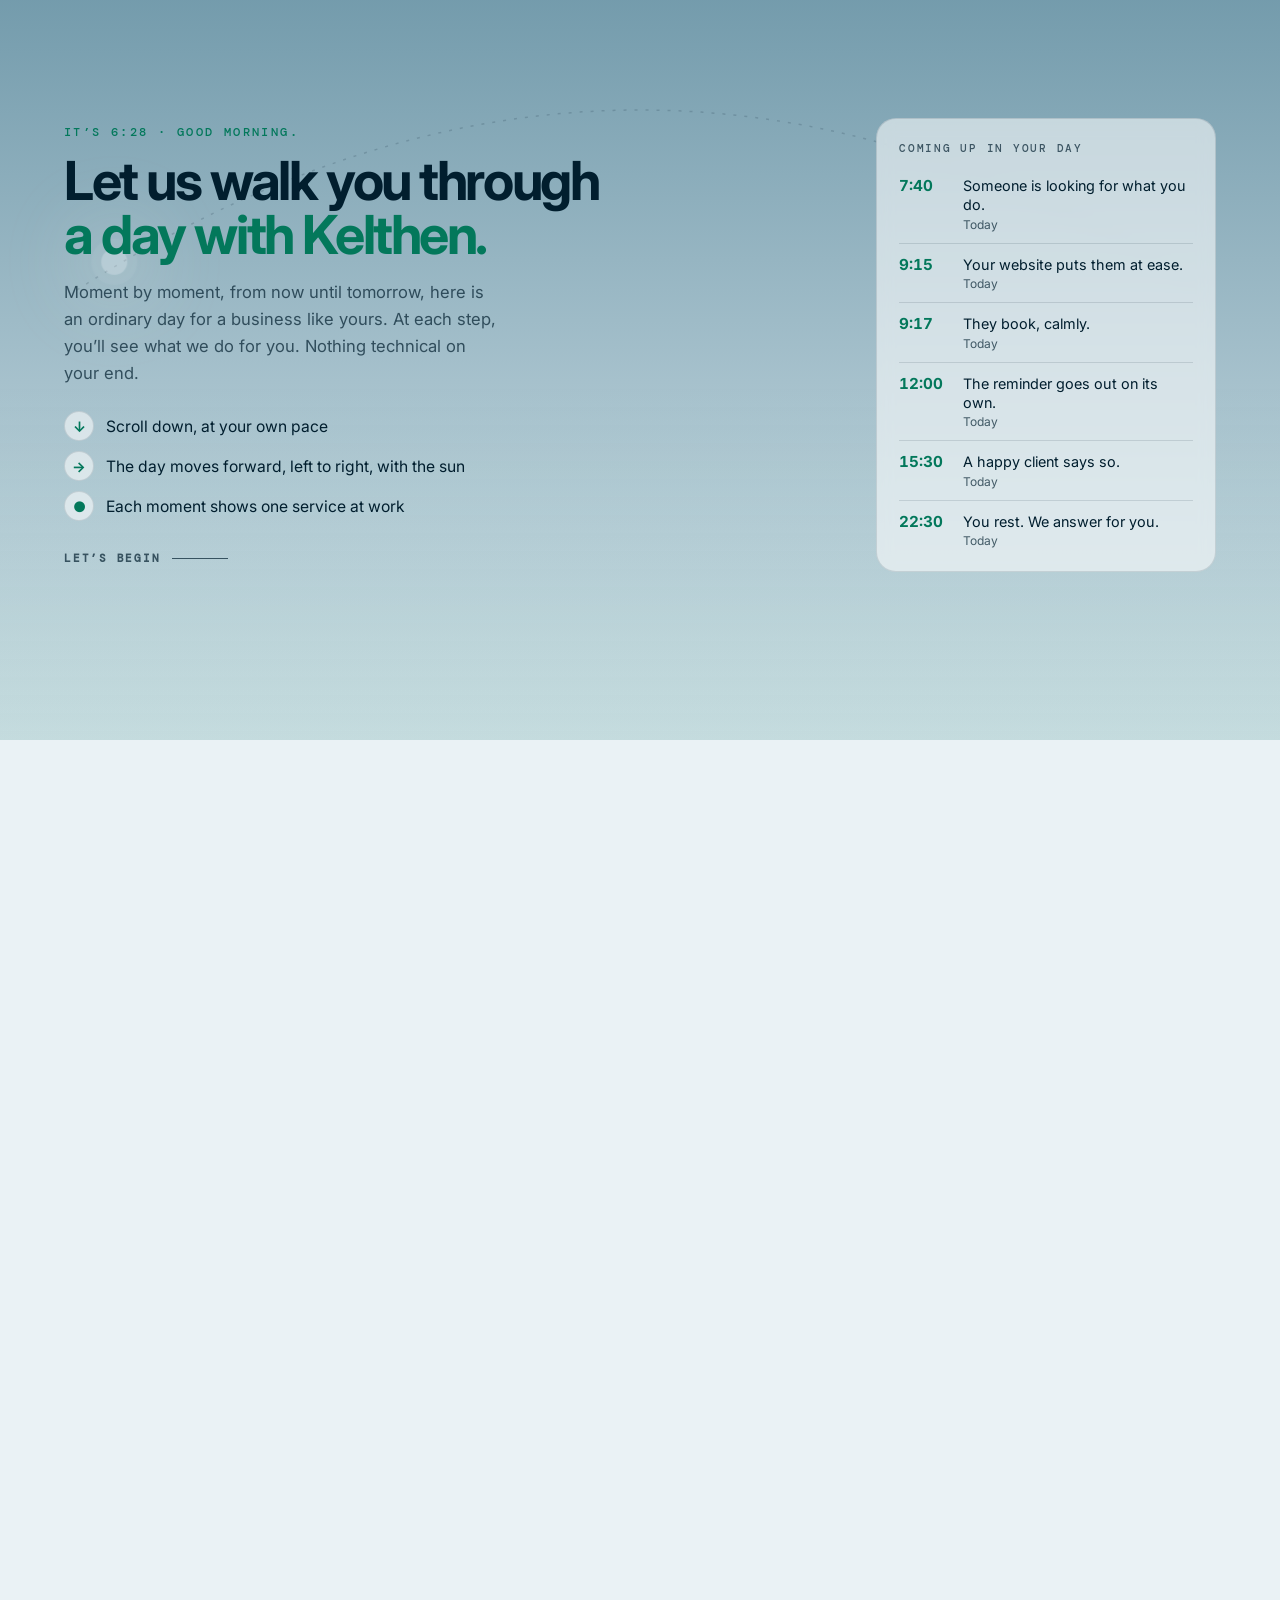
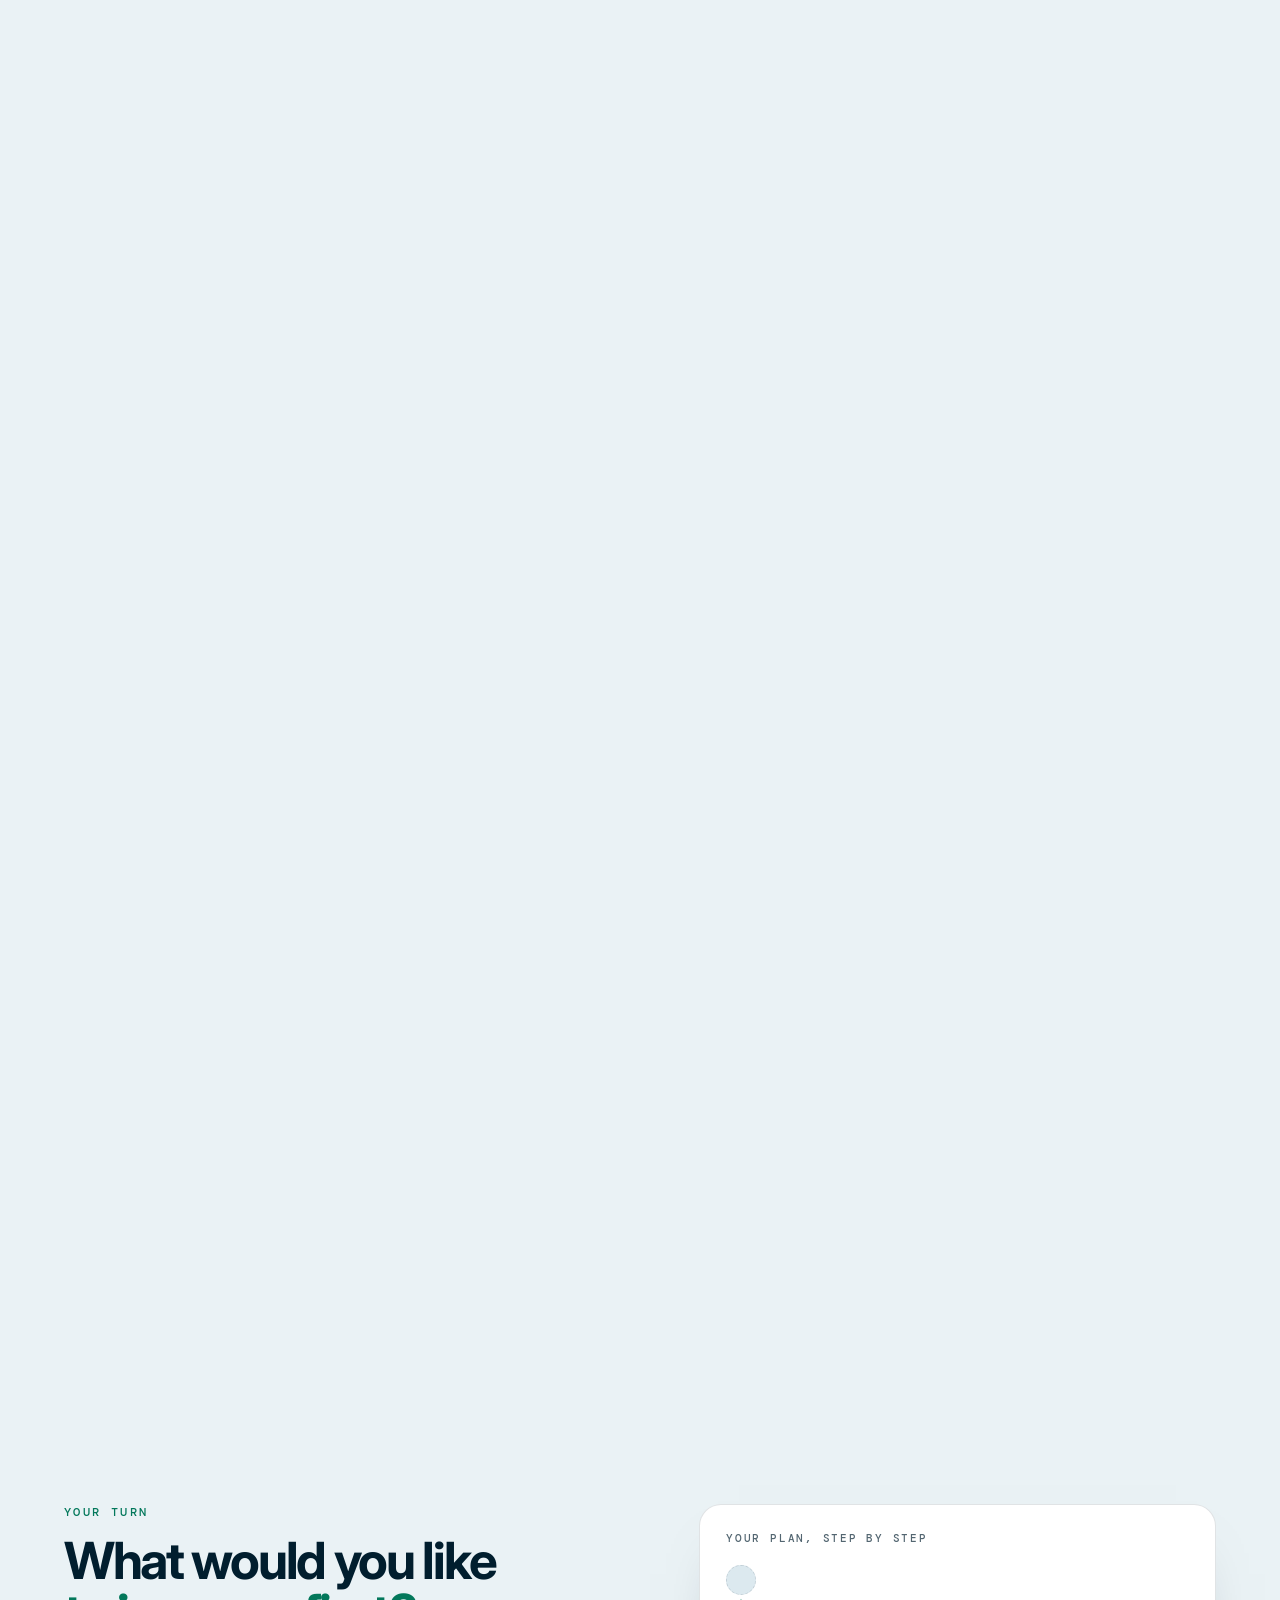
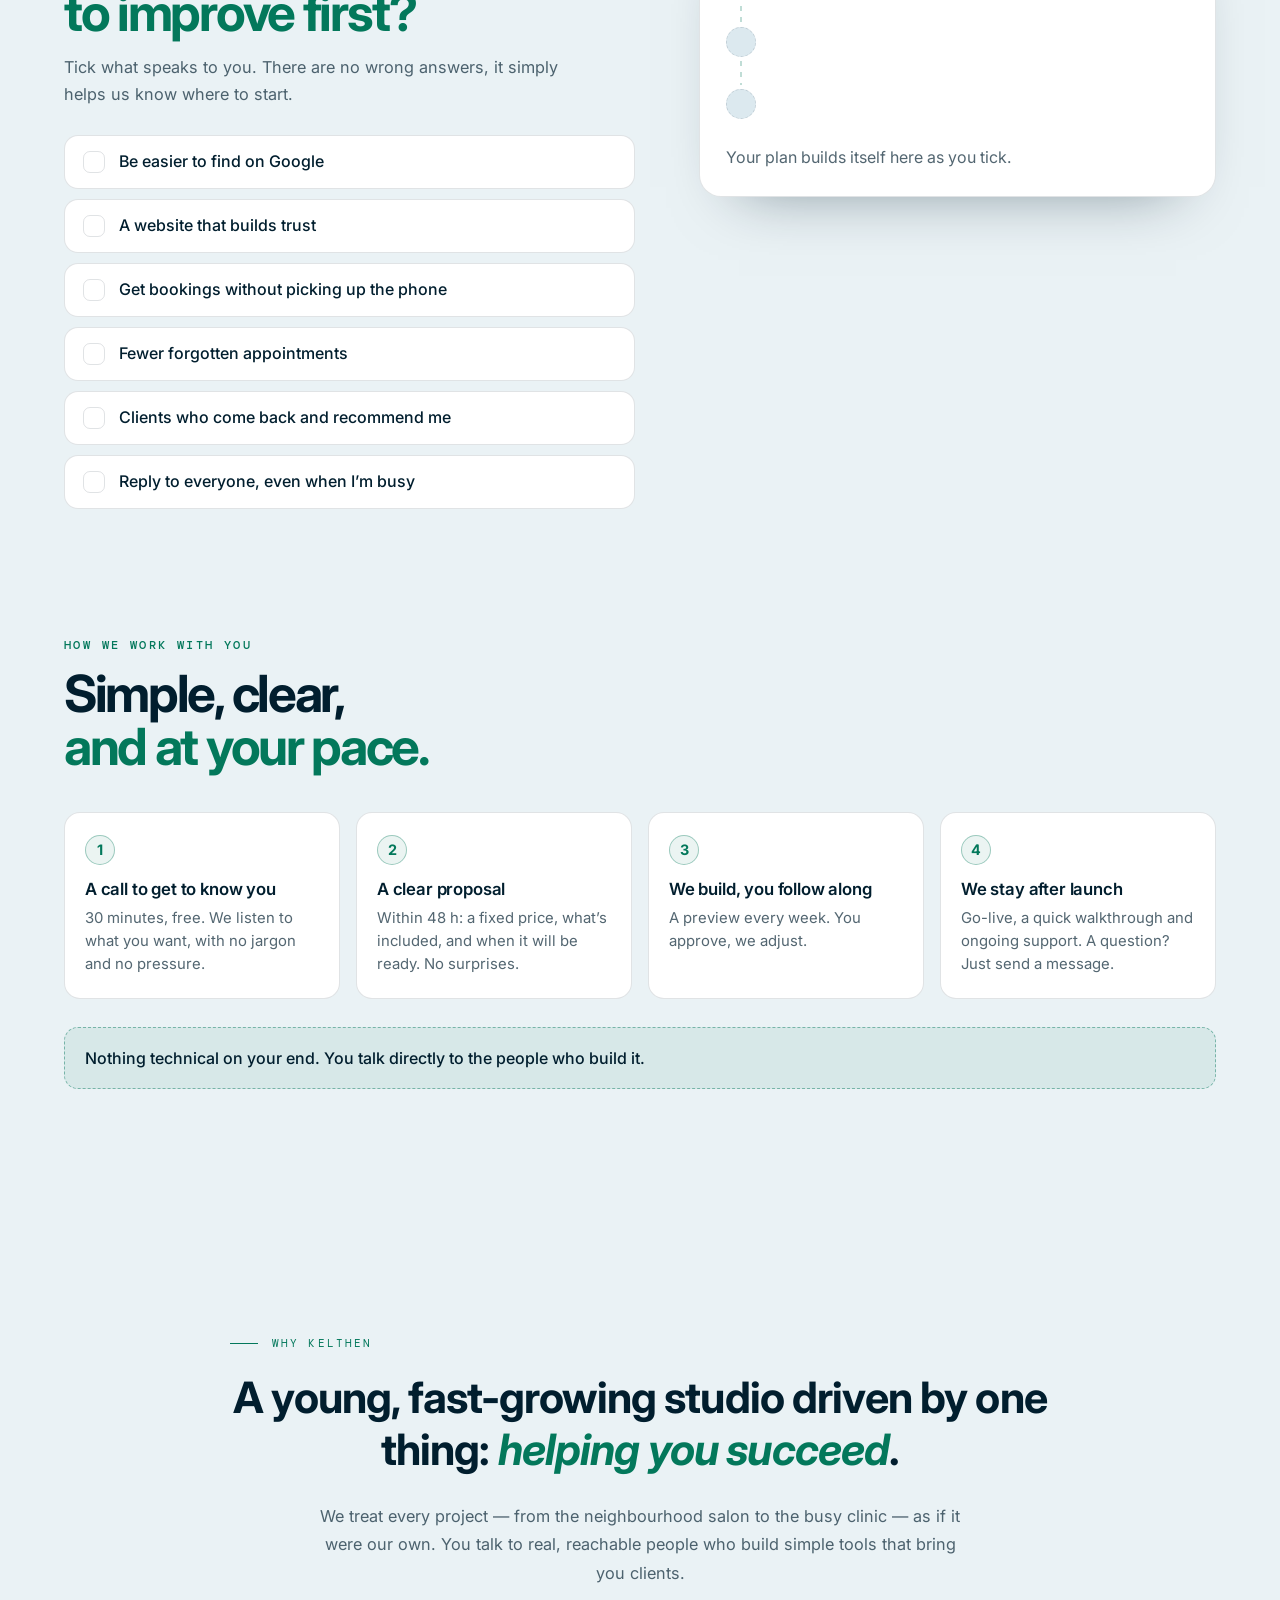
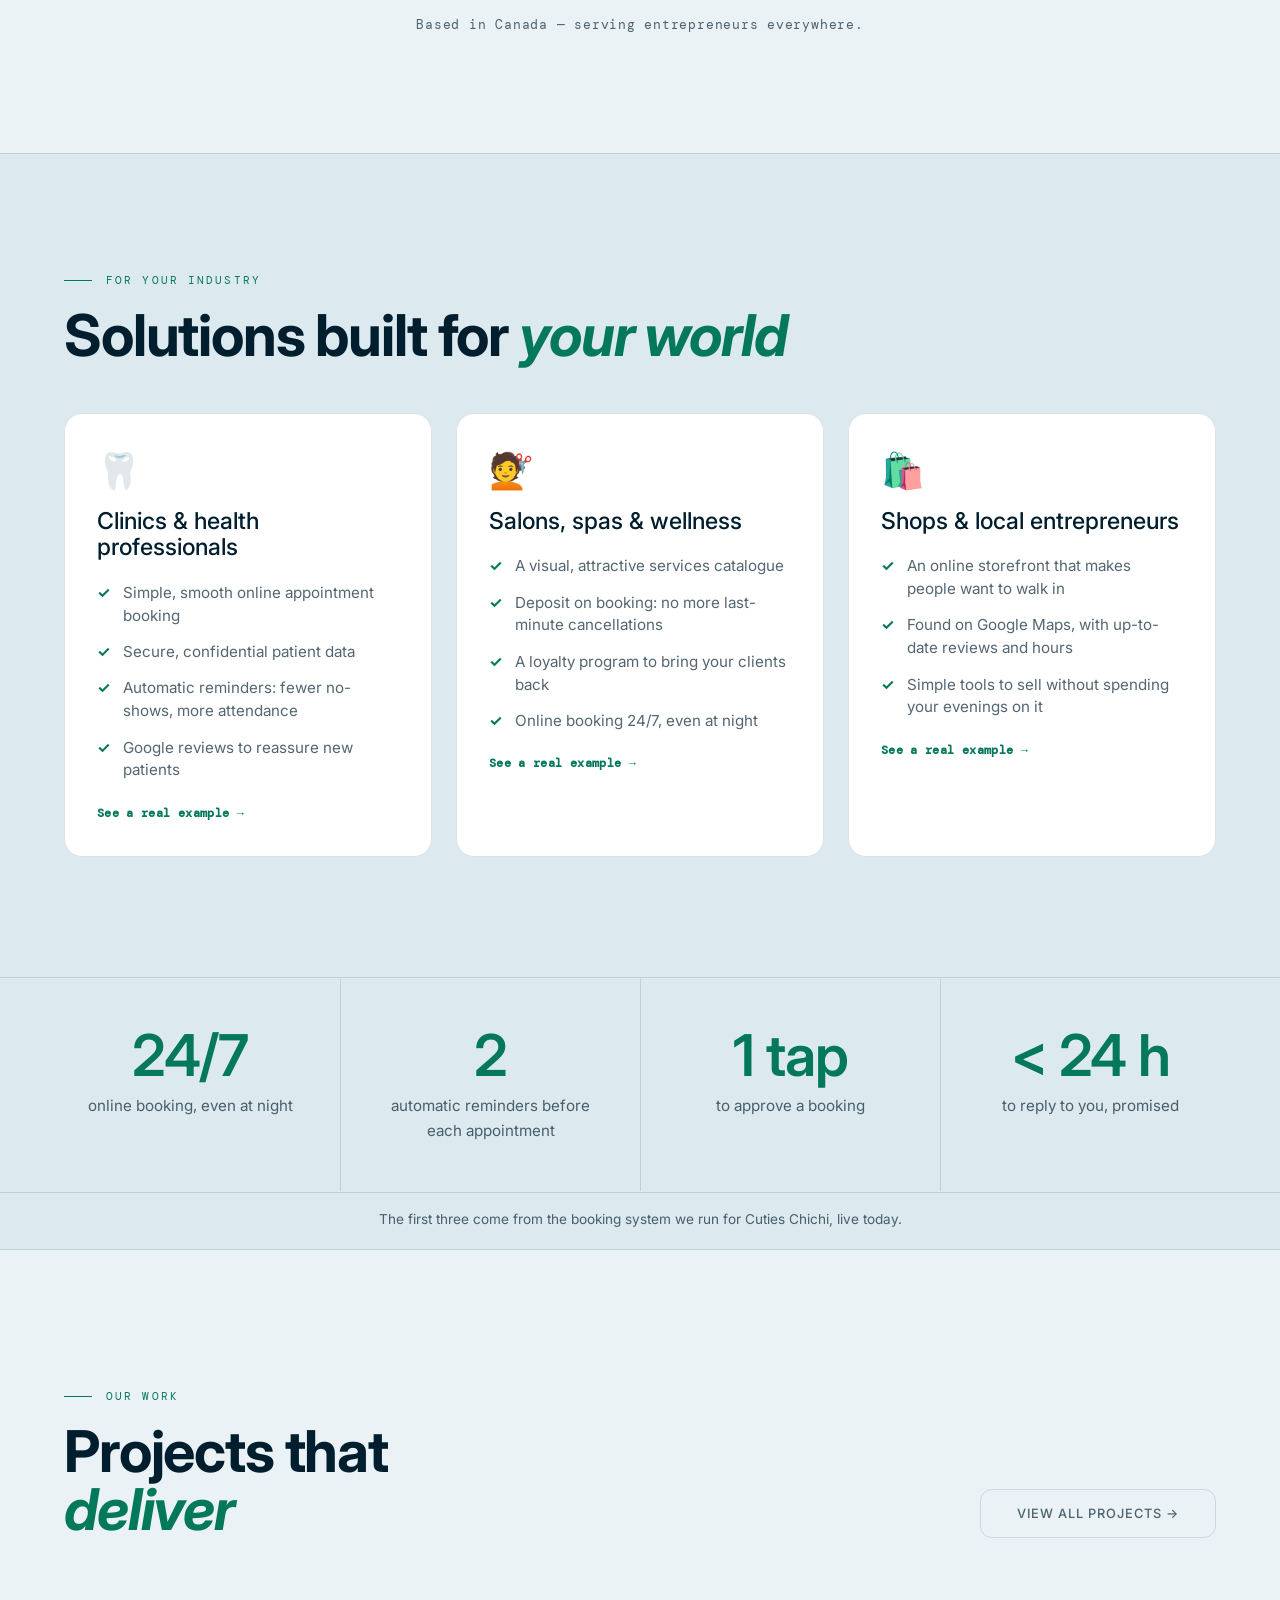
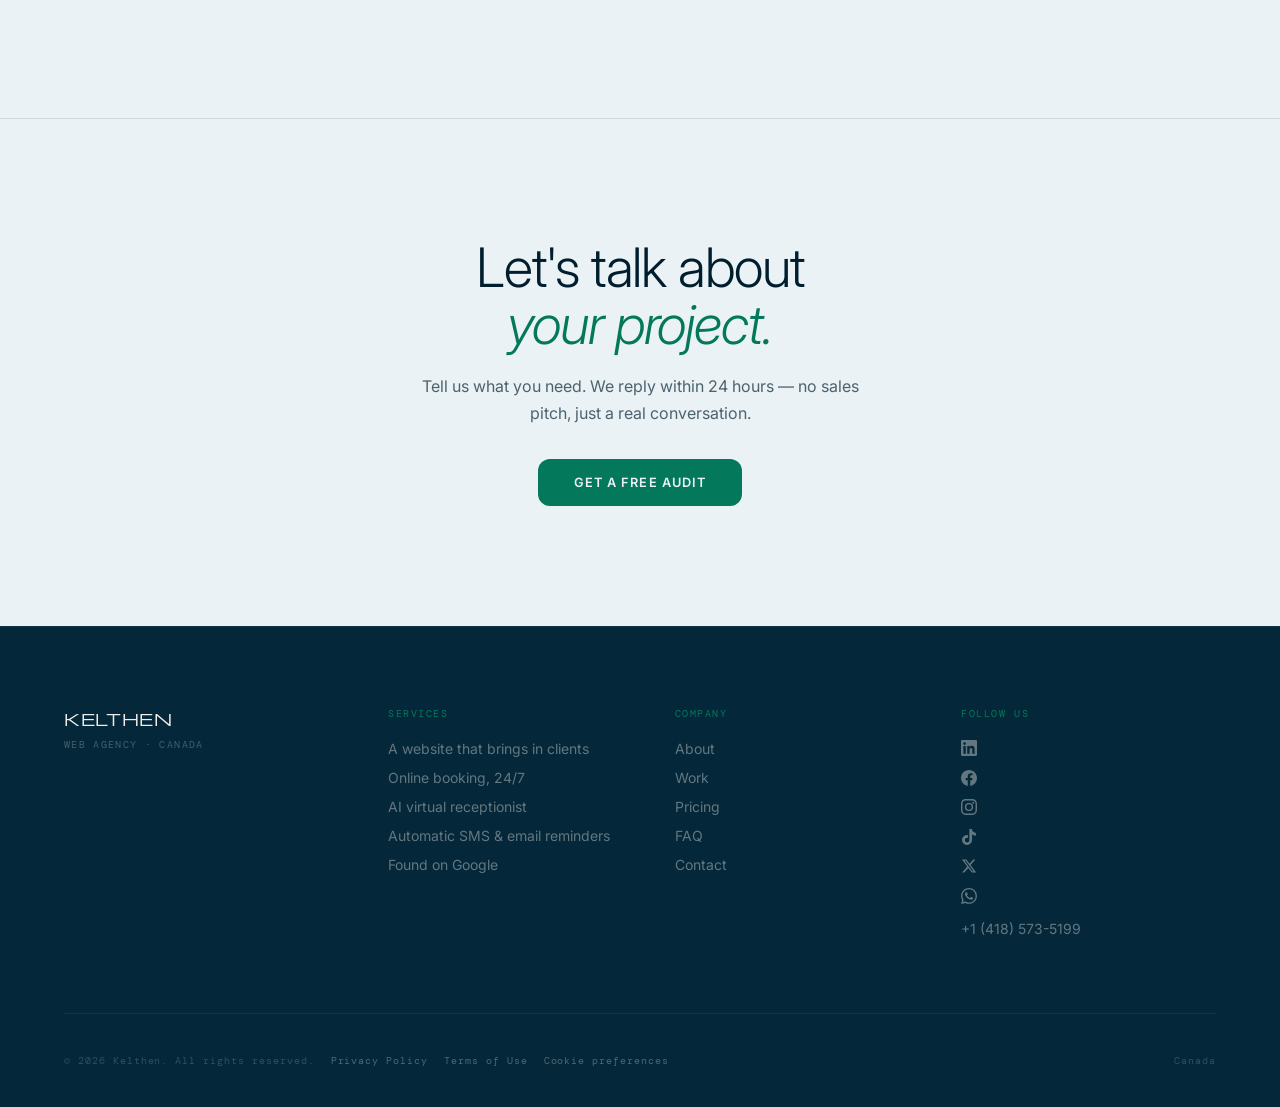
==== commit 5de99717: "Services: supprimer le flash de la section d'origine + logo scroll fluide - Masque la grille service" ====
--- a/index.html
+++ b/index.html
@@ -68,6 +68,9 @@
   <!-- Google Analytics (GA4) is loaded from assets/main.js ONLY after cookie consent -->
 
   <link rel="stylesheet" href="assets/style.css">
+
+  <!-- Hide the base services grid until the day experience mounts (avoids a flash of the untransformed section) -->
+  <script>(function(){try{document.documentElement.classList.add('kd-boot');setTimeout(function(){document.documentElement.classList.remove('kd-boot');},2500);}catch(e){}})();</script>
 </head>
 <body>
   <!-- ═══ Nav ═══ -->
--- a/assets/style.css
+++ b/assets/style.css
@@ -3255,3 +3255,7 @@
 
     /* Évite le flash de la grille « liste » avant que le musée 3D ne monte */
     html.km-boot #workGrid, html.km-boot #work .work-header { visibility: hidden; }
+
+    /* Évite le flash de la section services d'origine avant que l'expérience « journée » ne monte */
+    html.kd-boot #services > .services-header,
+    html.kd-boot #services > .services-grid { visibility: hidden; }
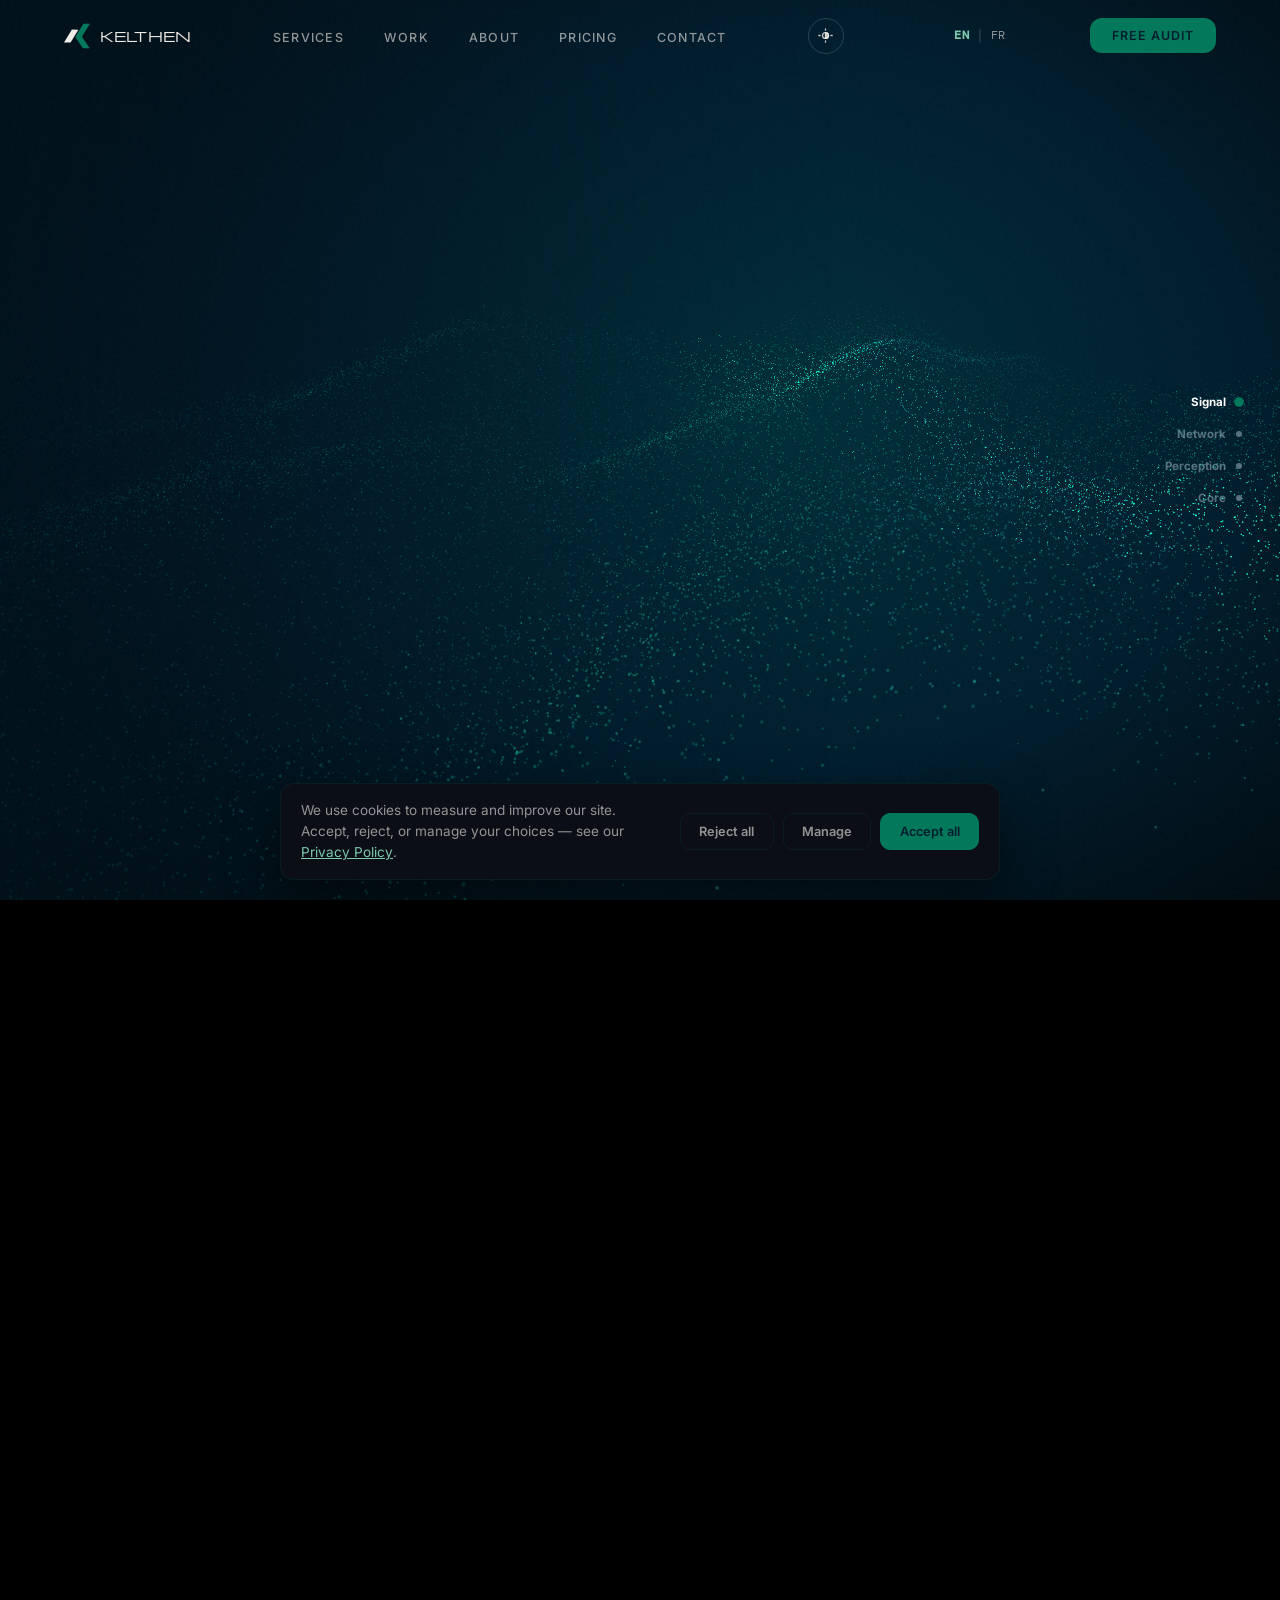
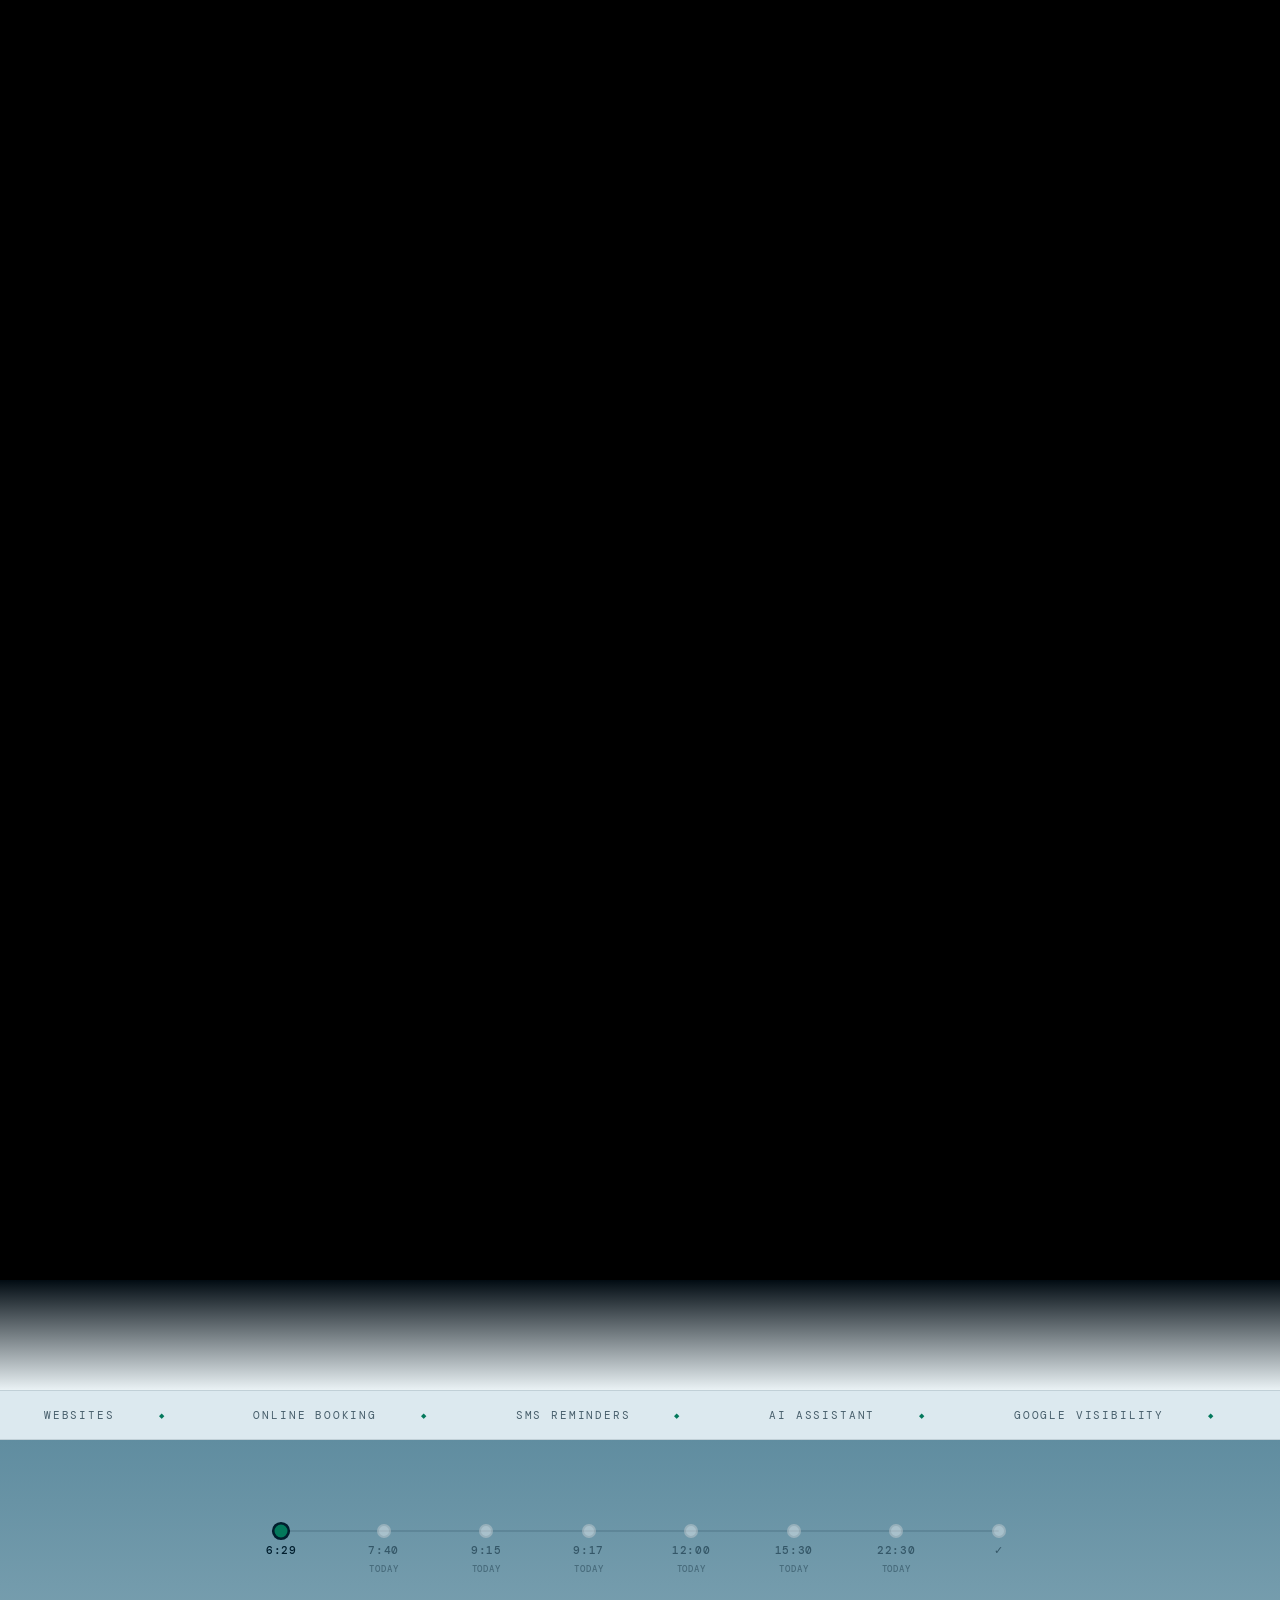
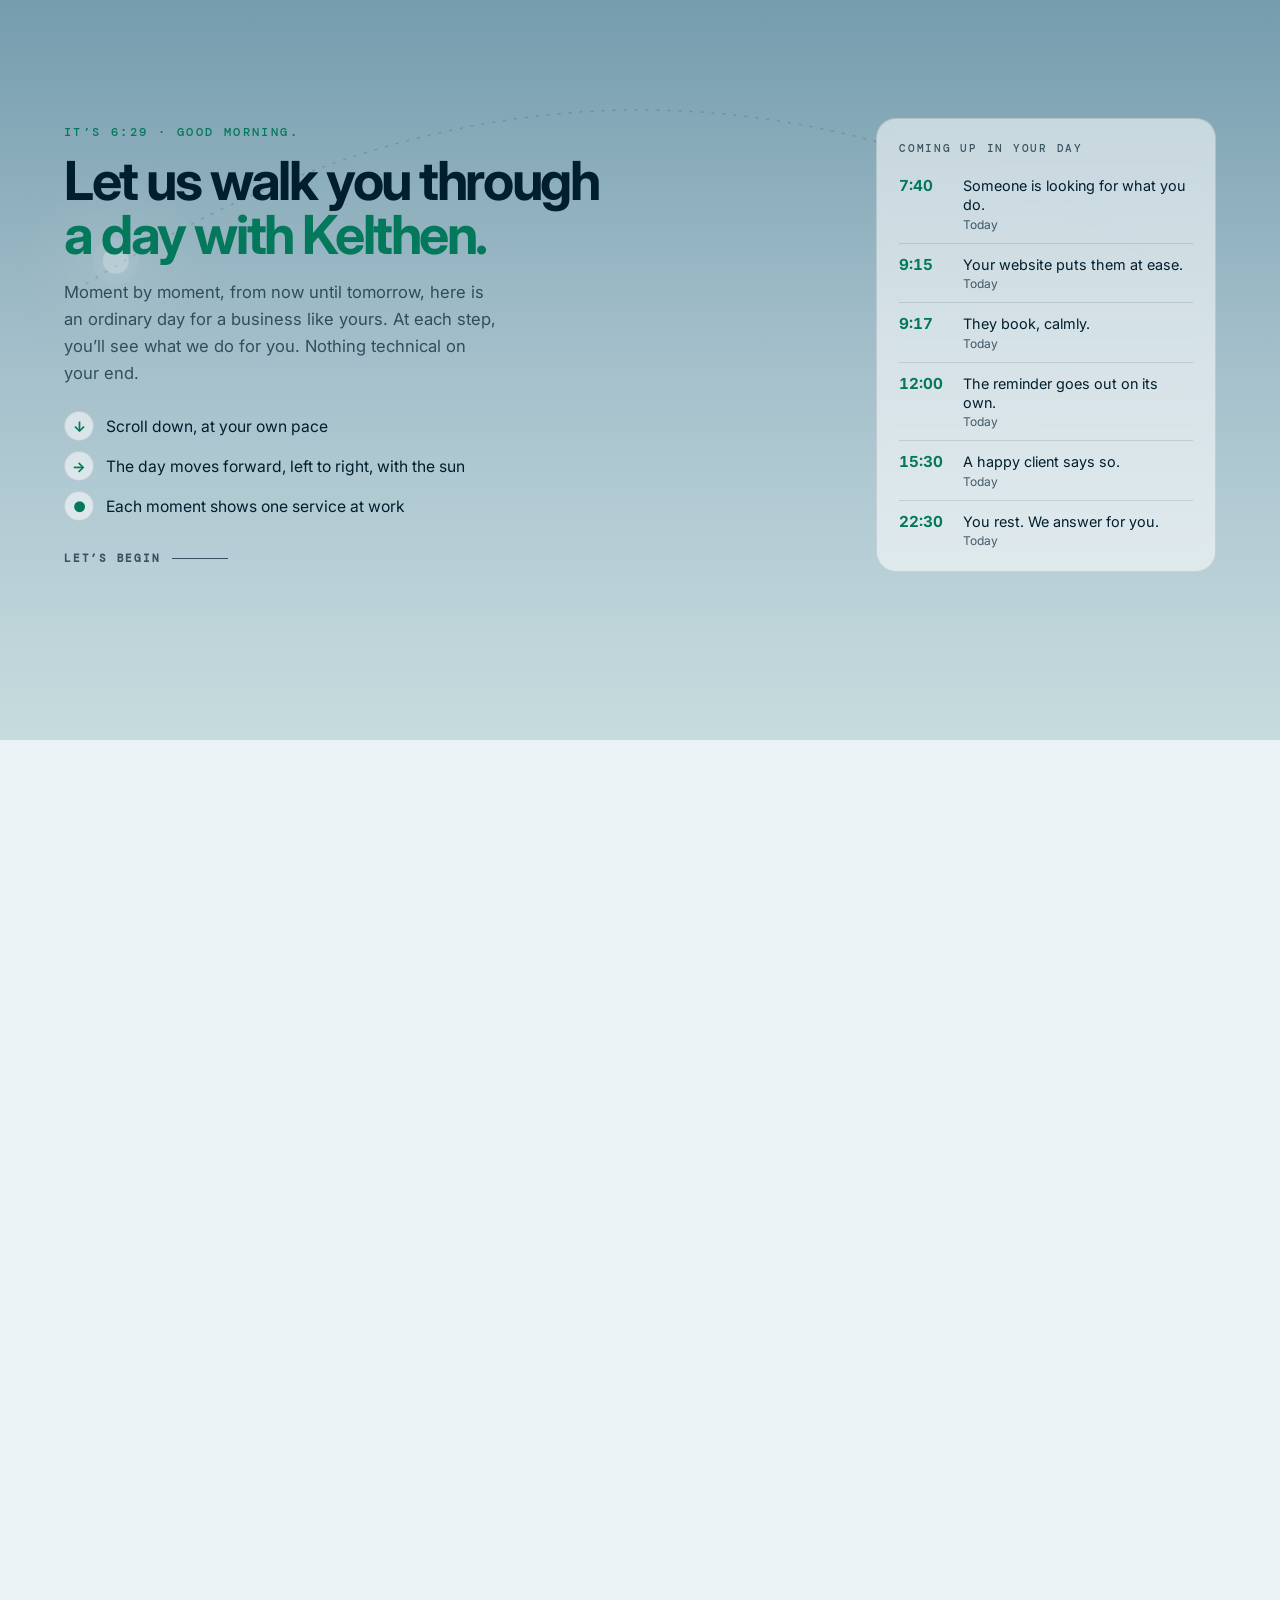
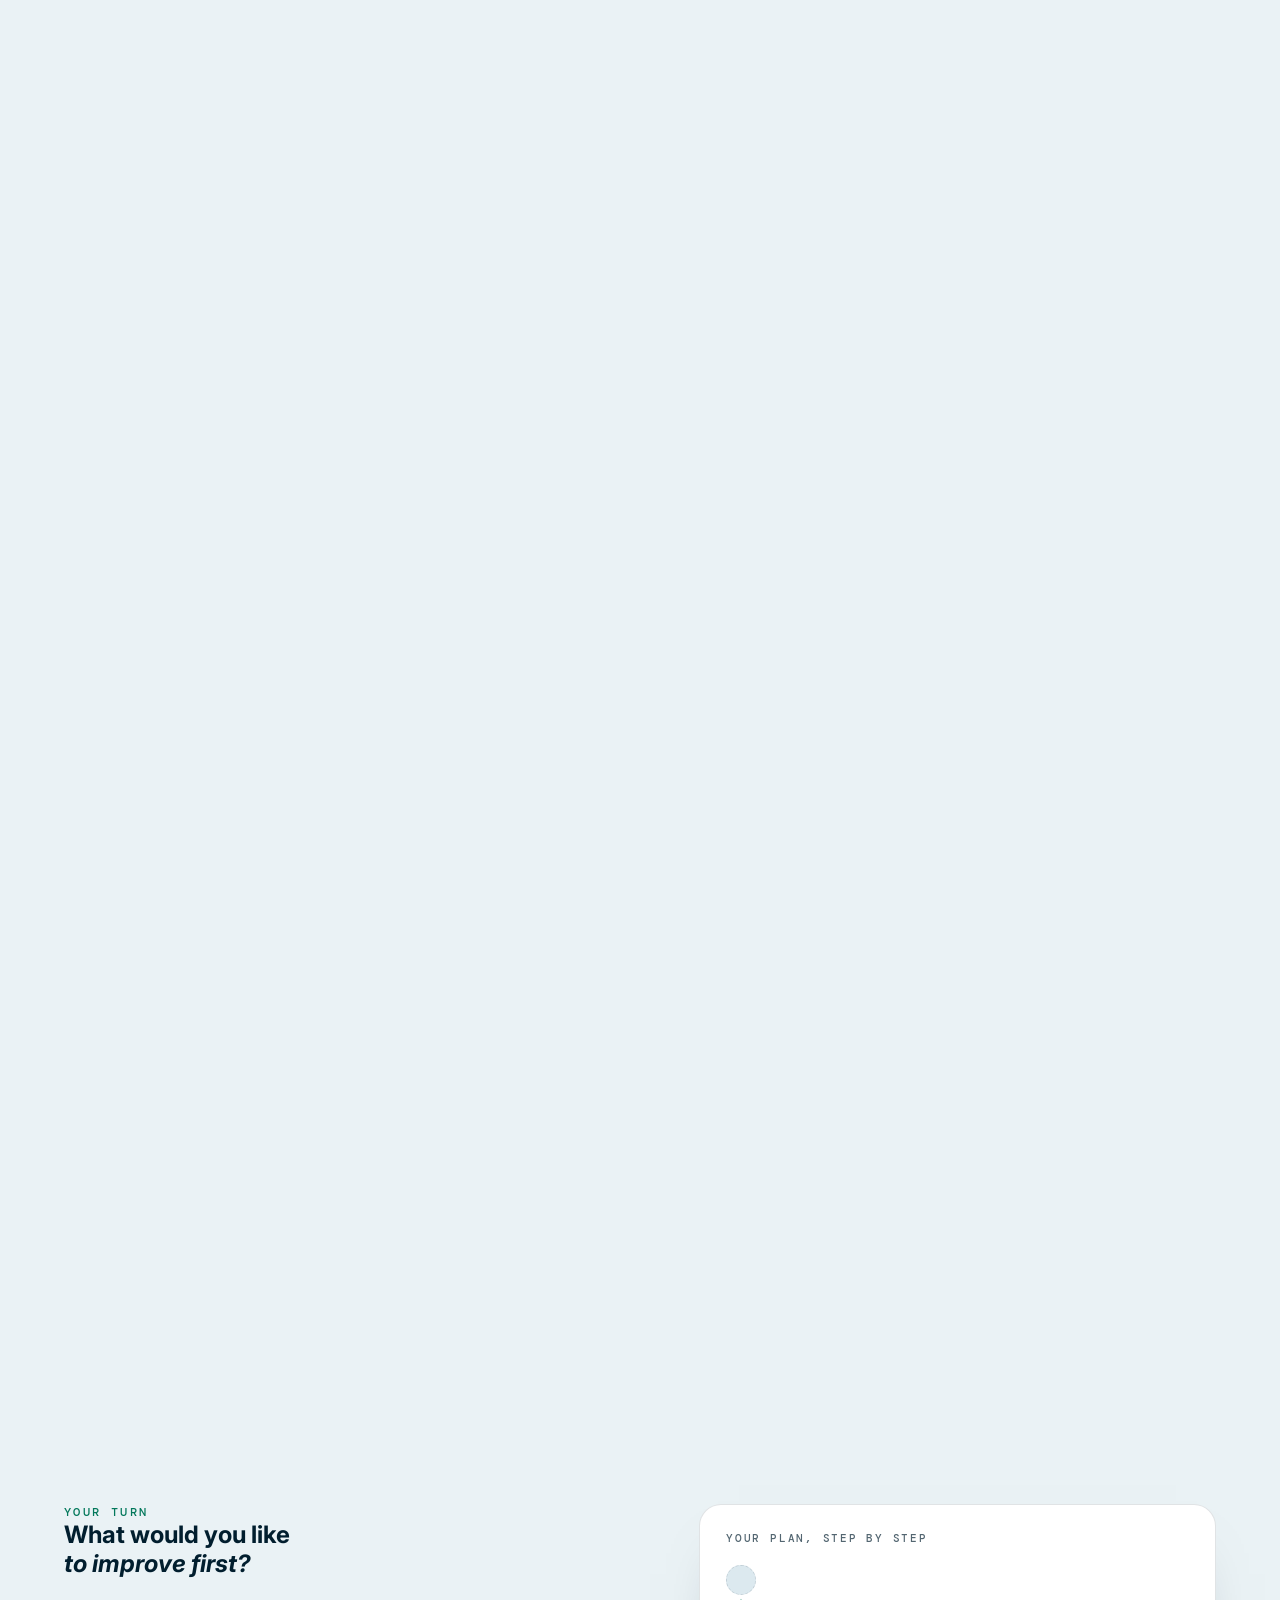
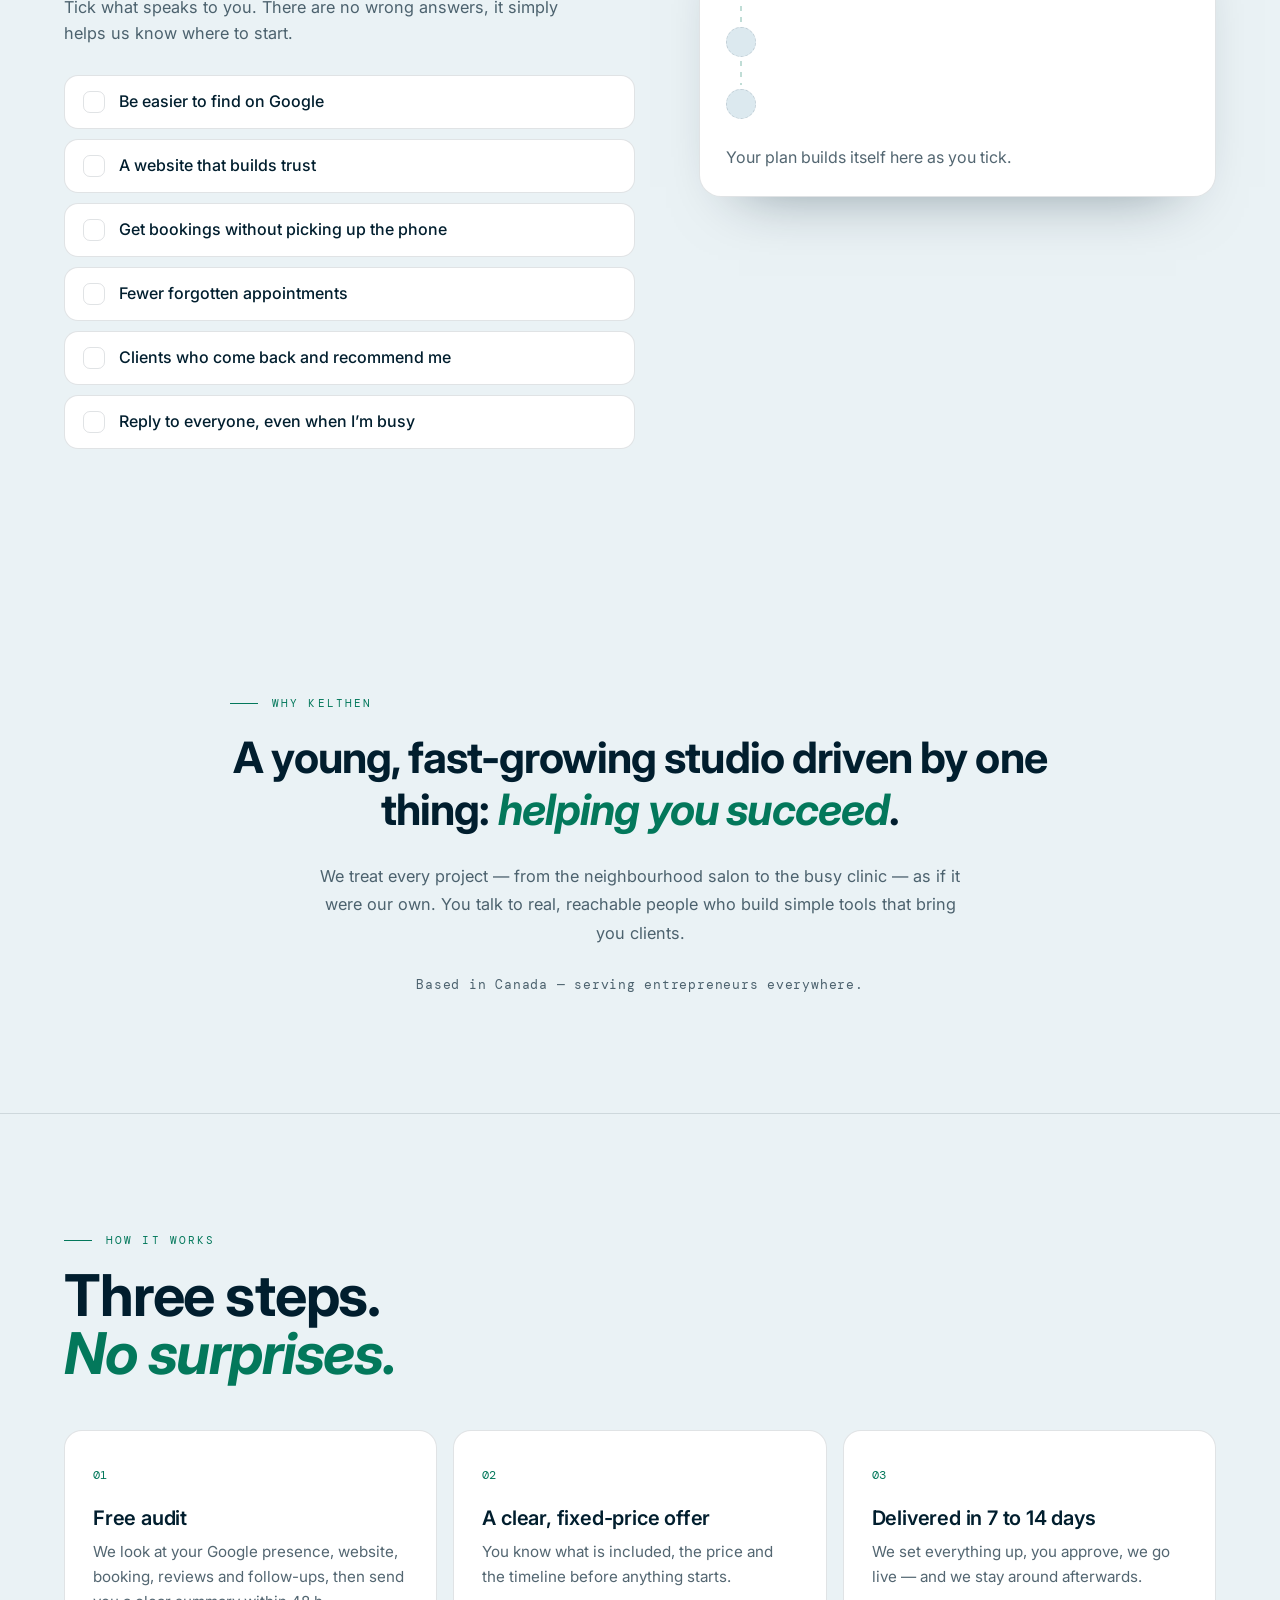
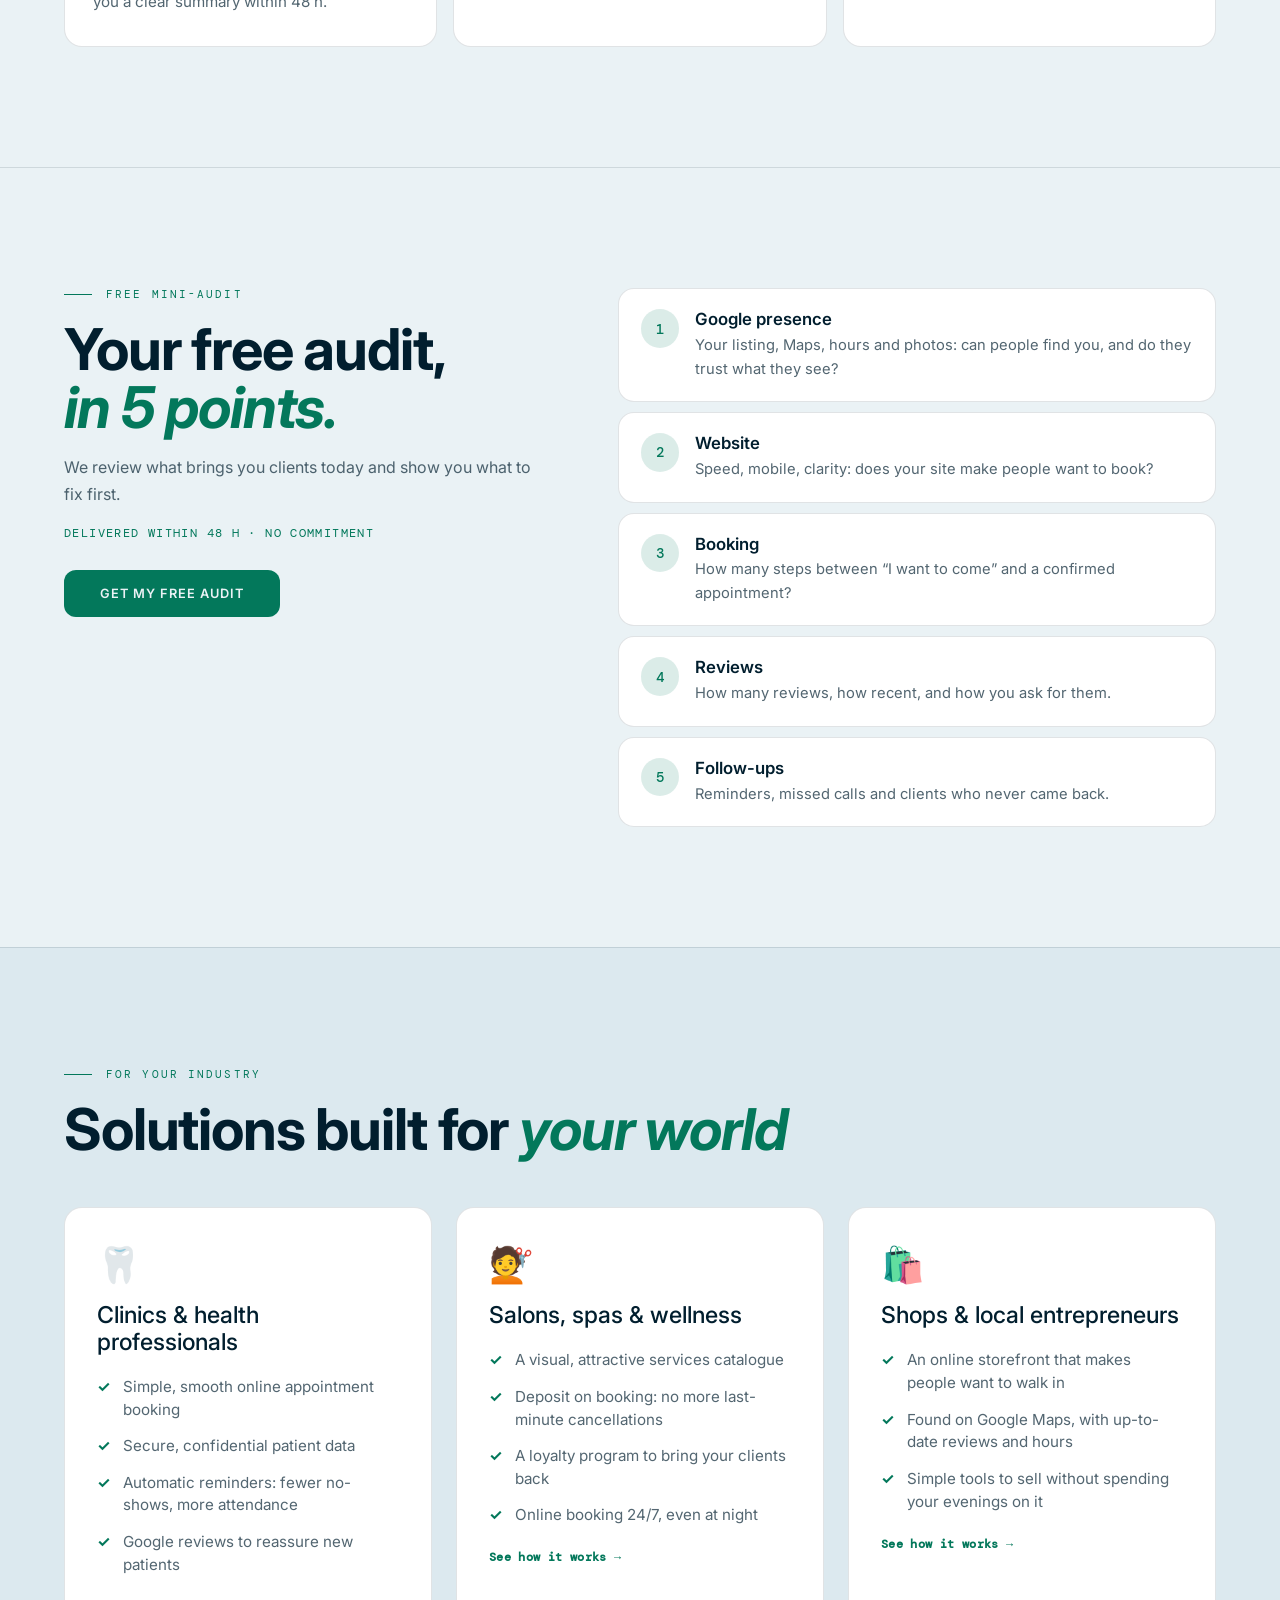
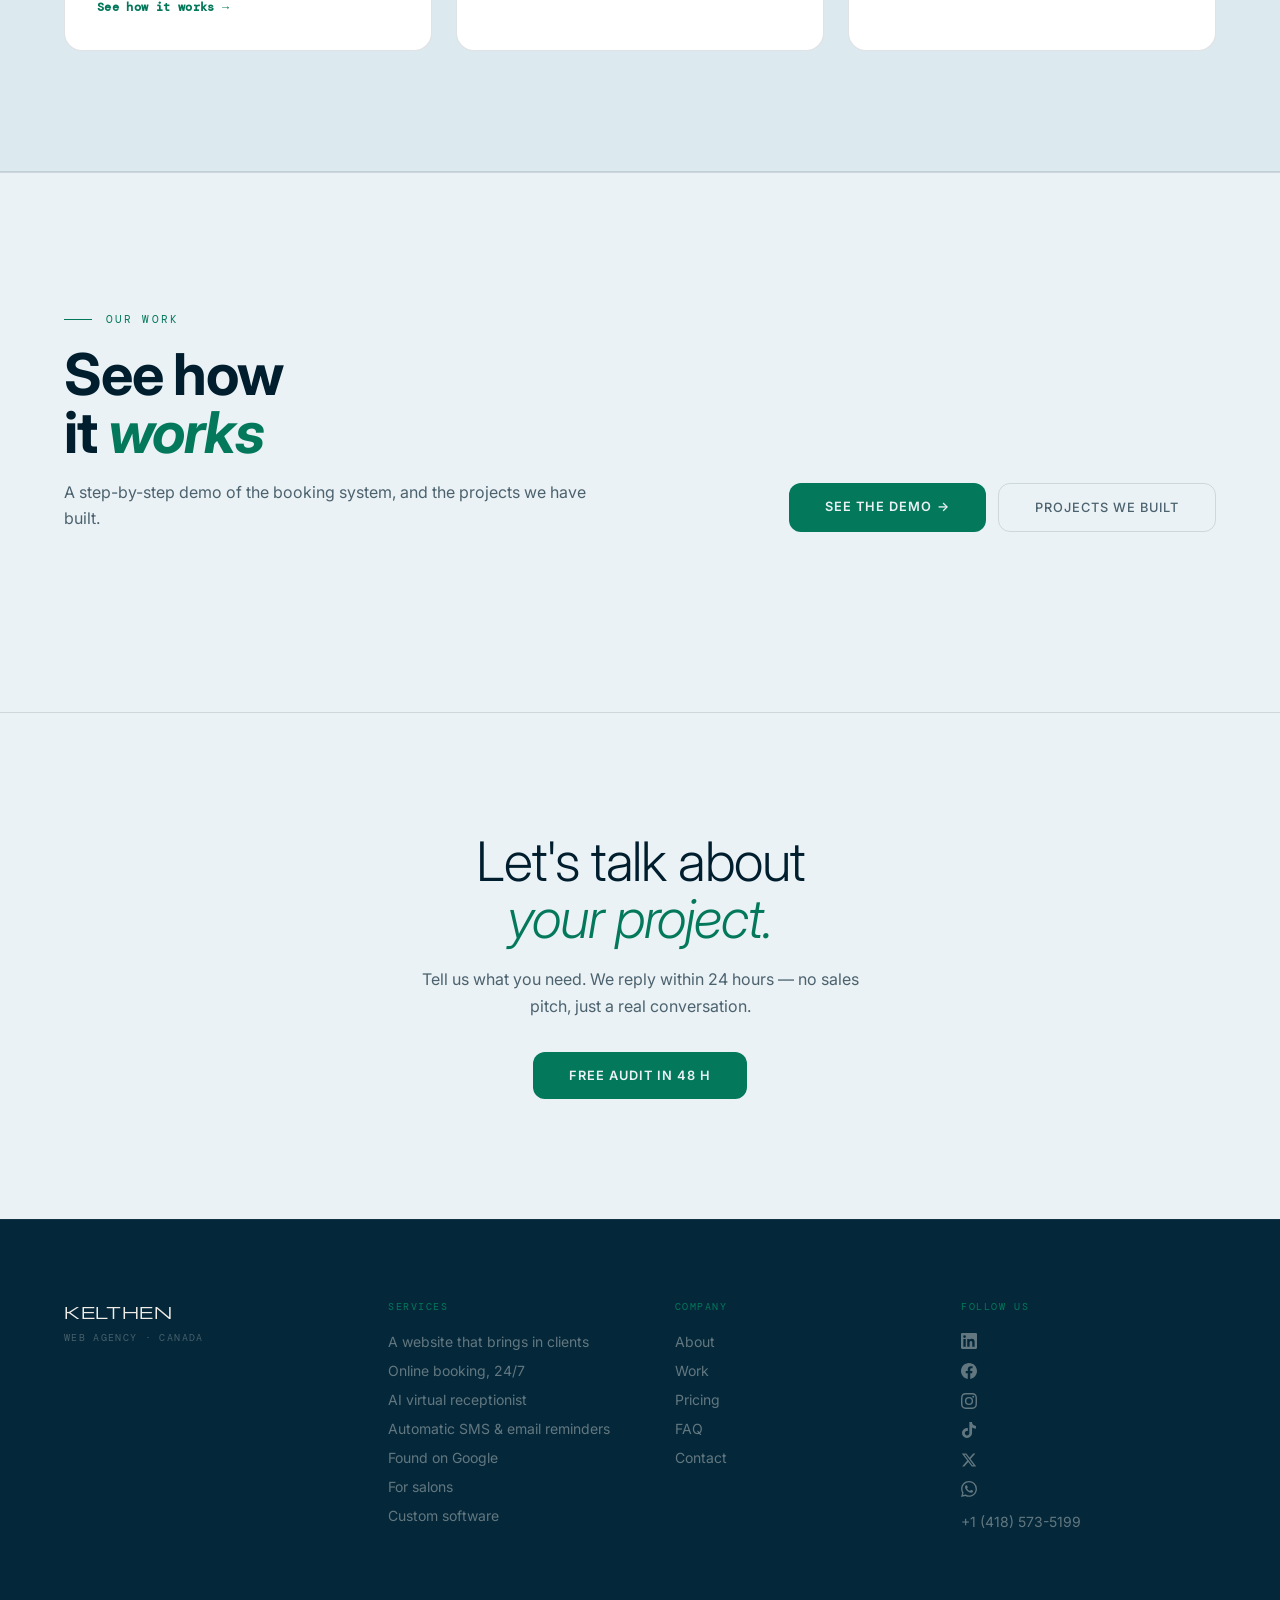
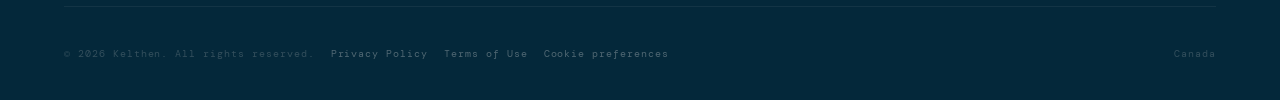
==== commit 3e85f1a3: "Conversion : audit gratuit, offre pilote, pages salons et sur mesure - Accueil : nouveau message (« " ====
--- a/index.html
+++ b/index.html
@@ -3,24 +3,24 @@
 <head>
   <meta charset="UTF-8">
   <meta name="viewport" content="width=device-width, initial-scale=1.0">
-  <meta name="description" content="Kelthen connects your leads, emails, bookings and sales into one system — websites, automation and AI agents that run day and night. Get a free audit.">
+  <meta name="description" data-i18n-content="meta.index.desc" content="On construit les outils qui font tourner votre entreprise : sites, réservation en ligne, rappels SMS, applications et automatisations sur mesure. Audit gratuit en 48 h.">
   <meta property="og:type"        content="website">
   <meta property="og:site_name"   content="Kelthen">
   <meta property="og:locale"      content="en_CA">
   <meta property="og:locale:alternate" content="fr_CA">
   <meta property="og:url"         content="https://www.kelthen.com/">
-  <meta property="og:title"       content="Kelthen — One hub. All your growth.">
-  <meta property="og:description" content="One hub connects your leads, emails, bookings and sales. Websites, automation and AI agents, engineered as one system by Kelthen.">
+  <meta property="og:title"       content="Kelthen — We build the tools that keep your business running">
+  <meta property="og:description" content="Custom websites, apps and automations, delivered and maintained by a small team in Canada. Free audit in 48 h.">
   <meta property="og:image"       content="https://www.kelthen.com/og-image.png?v=2">
   <meta property="og:image:width"  content="1200">
   <meta property="og:image:height" content="630">
   <meta property="og:image:alt"    content="Kelthen — One hub. All your growth.">
   <meta name="twitter:image"       content="https://www.kelthen.com/og-image.png?v=2">
   <meta name="twitter:card"       content="summary_large_image">
-  <meta name="twitter:title"      content="Kelthen — One hub. All your growth.">
-  <meta name="twitter:description" content="One system for your leads, emails, bookings and sales — websites, automation and AI agents. Get a free audit.">
+  <meta name="twitter:title"      content="Kelthen — We build the tools that keep your business running">
+  <meta name="twitter:description" content="Custom websites, apps and automations, delivered and maintained by a small team. Free audit in 48 h.">
   <meta name="referrer" content="strict-origin-when-cross-origin">
-  <title>Kelthen — Web, automation &amp; AI agency in Canada</title>
+  <title data-i18n="meta.index.title">Kelthen — sites, applications et automatisations sur mesure (Canada)</title>
   <link rel="canonical" href="https://www.kelthen.com/">
   <link rel="icon" href="/favicon.ico" sizes="any">
   <link rel="icon" type="image/svg+xml" href="/favicon.svg">
@@ -43,7 +43,7 @@
     "email": "contact@kelthen.com",
     "telephone": "+1-418-573-5199",
     "priceRange": "$$",
-    "description": "Agence web basée au Canada qui aide les commerces de proximité et les entrepreneurs à attirer plus de clients et à gérer moins : sites, réservation en ligne, rappels automatiques et visibilité Google.",
+    "description": "Agence web basée au Canada : sites, réservation en ligne, rappels SMS, applications et automatisations sur mesure, livrés et maintenus par une petite équipe.",
     "slogan": "Plus de clients. Moins de gestion.",
     "inLanguage": "fr",
     "areaServed": {
@@ -60,7 +60,8 @@
       "Automatisation des rendez-vous",
       "Secrétaire virtuelle par IA",
       "Rappels automatiques SMS et e-mail",
-      "Référencement local et visibilité Google"
+      "Référencement local et visibilité Google",
+      "Applications et logiciels sur mesure"
     ]
   }
   </script>
@@ -93,7 +94,7 @@
       <span class="lang-sep" aria-hidden="true">|</span>
       <button type="button" class="lang-btn" data-lang-btn="fr">FR</button>
     </div>
-    <button class="nav-cta" id="navCta" type="button" data-i18n="nav.cta">Audit gratuit</button>
+    <button class="nav-cta" id="navCta" type="button" data-track="audit" data-i18n="nav.cta">Audit gratuit</button>
     <button class="nav-hamburger" id="navHamburger" type="button" aria-label="Menu" aria-expanded="false" aria-controls="navMobile">
       <span></span>
       <span></span>
@@ -114,7 +115,7 @@
       <span class="lang-sep" aria-hidden="true">|</span>
       <button type="button" class="lang-btn" data-lang-btn="fr">FR</button>
     </div>
-    <button class="nav-mobile-cta" id="navMobileCta" type="button" data-i18n="nav.cta">Audit gratuit</button>
+    <button class="nav-mobile-cta" id="navMobileCta" type="button" data-track="audit" data-i18n="nav.cta">Audit gratuit</button>
   </div>
 
   <!-- ═══ Hero ═══ -->
@@ -170,7 +171,7 @@
         <div class="service-num">02</div>
         <span class="service-illus" aria-hidden="true"><svg viewBox="0 0 48 48" fill="none"><rect x="8" y="11" width="32" height="30" rx="4" stroke="#03785B" stroke-width="2"/><path d="M8 19 H40" stroke="#03785B" stroke-width="2"/><path d="M16 8 V14 M32 8 V14" stroke="#03785B" stroke-width="2" stroke-linecap="round"/><path d="M17 30 L21.5 34.5 L31 25" stroke="#2FA37C" stroke-width="2.6" stroke-linecap="round" stroke-linejoin="round"/></svg></span>
         <h3 class="service-name" data-i18n="svc2.name">Réservation en ligne 24/7</h3>
-        <p class="service-desc" data-i18n="svc2.desc">Vos clients réservent et versent un acompte en 30 secondes, jour et nuit. Fini le téléphone qui sonne dans le vide.</p>
+        <p class="service-desc" data-i18n="svc2.desc">Vos clients réservent et laissent un acompte en quelques clics, jour et nuit. Fini le téléphone qui sonne dans le vide.</p>
         <div class="service-tags">
           <span class="stag" data-i18n="tag.agenda">Agenda synchronisé</span>
           <span class="stag" data-i18n="tag.deposits">Acomptes</span>
@@ -183,7 +184,7 @@
         <h3 class="service-name" data-i18n="svc3.name">Secrétaire virtuelle par IA</h3>
         <p class="service-desc" data-i18n="svc3.desc">Un assistant intelligent répond à vos clients, trie les demandes et prend les rendez-vous — même quand vous dormez.</p>
         <div class="service-tags">
-          <span class="stag" data-i18n="tag.247">24 h/24</span>
+          <span class="stag" data-i18n="tag.247">24 h/24</span>
           <span class="stag" data-i18n="tag.multichannel">Multicanal</span>
         </div>
       </div>
@@ -192,7 +193,7 @@
         <div class="service-num">04</div>
         <span class="service-illus" aria-hidden="true"><svg viewBox="0 0 48 48" fill="none"><path d="M16 31 V22 C 16 17.5 19 14.5 24 14.5 C 29 14.5 32 17.5 32 22 V31 L35 35 H13 Z" fill="rgba(3, 120, 91,0.10)" stroke="#03785B" stroke-width="2" stroke-linejoin="round"/><path d="M21 35 a3 3 0 0 0 6 0" stroke="#03785B" stroke-width="2" stroke-linecap="round"/><path d="M24 11.5 V14.5" stroke="#03785B" stroke-width="2" stroke-linecap="round"/><circle cx="33.5" cy="15" r="4.6" fill="#2FA37C"/></svg></span>
         <h3 class="service-name" data-i18n="svc4.name">Rappels automatiques SMS &amp; e-mail</h3>
-        <p class="service-desc" data-i18n="svc4.desc">Jusqu'à 80 % de rendez-vous manqués en moins, et votre agenda synchronisé tout seul.</p>
+        <p class="service-desc" data-i18n="svc4.desc">Chaque client reçoit un rappel avant son rendez-vous, et votre agenda se synchronise tout seul.</p>
         <div class="service-tags">
           <span class="stag">SMS</span>
           <span class="stag" data-i18n="tag.email">E-mail</span>
@@ -214,7 +215,7 @@
         <div class="service-num">06</div>
         <span class="service-illus" aria-hidden="true"><svg viewBox="0 0 48 48" fill="none"><path d="M24 8 l4.4 8.9 9.8 1.4 -7.1 6.9 1.7 9.8 -8.8 -4.6 -8.8 4.6 1.7 -9.8 -7.1 -6.9 9.8 -1.4 Z" fill="rgba(3, 120, 91,0.16)" stroke="#03785B" stroke-width="2" stroke-linejoin="round"/><path d="M24 21.5 C 22.4 19.8 19.7 20.9 19.7 23.2 C 19.7 25.2 22 26.9 24 28.4 C 26 26.9 28.3 25.2 28.3 23.2 C 28.3 20.9 25.6 19.8 24 21.5 Z" fill="#2FA37C"/></svg></span>
         <h3 class="service-name" data-i18n="svc6.name">Avis clients &amp; fidélisation</h3>
-        <p class="service-desc" data-i18n="svc6.desc">On récolte automatiquement vos avis Google 5 étoiles et on fait revenir vos clients.</p>
+        <p class="service-desc" data-i18n="svc6.desc">Après chaque visite, vos clients sont invités à laisser un avis Google — et à revenir.</p>
         <div class="service-tags">
           <span class="stag" data-i18n="tag.reviews">Avis Google</span>
           <span class="stag" data-i18n="tag.loyalty">Fidélité</span>
@@ -234,6 +235,49 @@
     </div>
   </section>
 
+  <!-- ═══ Comment ça marche (remplace l'ancien bloc de statistiques) ═══ -->
+  <section id="how" class="k-sec" aria-labelledby="howTitle">
+    <div class="k-sec-head">
+      <p class="section-label" data-i18n="how.label">Comment ça marche</p>
+      <h2 class="section-title" id="howTitle" data-i18n="how.title" data-i18n-html>Trois étapes.<br><em>Aucune surprise.</em></h2>
+    </div>
+    <ol class="how-steps" role="list">
+      <li class="how-step"><span class="how-num">01</span><h3 data-i18n="how.s1n">Audit gratuit</h3><p data-i18n="how.s1d">On regarde votre présence Google, votre site, vos réservations, vos avis et vos relances, puis on vous envoie un résumé clair sous 48 h.</p></li>
+      <li class="how-step"><span class="how-num">02</span><h3 data-i18n="how.s2n">Une offre claire, à prix fixe</h3><p data-i18n="how.s2d">Vous savez ce qui est inclus, le prix et le délai avant que quoi que ce soit commence.</p></li>
+      <li class="how-step"><span class="how-num">03</span><h3 data-i18n="how.s3n">Livraison en 7 à 14 jours</h3><p data-i18n="how.s3d">On installe tout, vous validez, on met en ligne — et on reste là ensuite.</p></li>
+    </ol>
+    <!-- [À REMPLIR : premiers chiffres de nos clients] — bloc masqué tant qu'il n'est pas rempli.
+         Pour l'afficher : remplacer les valeurs ci-dessous (avec l'accord écrit des clients), puis retirer l'attribut « hidden ». -->
+    <div class="how-results" hidden>
+      <p class="section-label" data-i18n="how.results">Résultats réels</p>
+      <div class="how-results-grid">
+        <div class="how-result"><div class="how-result-val">[À REMPLIR]</div><div class="how-result-lbl">[À REMPLIR : premier chiffre client]</div></div>
+        <div class="how-result"><div class="how-result-val">[À REMPLIR]</div><div class="how-result-lbl">[À REMPLIR : deuxième chiffre client]</div></div>
+        <div class="how-result"><div class="how-result-val">[À REMPLIR]</div><div class="how-result-lbl">[À REMPLIR : troisième chiffre client]</div></div>
+      </div>
+    </div>
+  </section>
+
+  <!-- ═══ Audit gratuit en 5 points ═══ -->
+  <section id="audit-block" class="k-sec" aria-labelledby="auditTitle">
+    <div class="audit-wrap">
+      <div class="audit-intro">
+        <p class="section-label" data-i18n="audit.label">Mini-audit gratuit</p>
+        <h2 class="section-title" id="auditTitle" data-i18n="audit.title" data-i18n-html>Votre audit gratuit,<br><em>en 5 points.</em></h2>
+        <p class="k-sub" data-i18n="audit.sub">On passe en revue ce qui vous amène des clients aujourd’hui et on vous montre quoi corriger en premier.</p>
+        <p class="audit-meta" data-i18n="audit.meta">Livré sous 48 h · Sans engagement</p>
+        <a href="contact.html#audit" class="btn-primary" data-i18n="audit.cta">Demander mon audit gratuit</a>
+      </div>
+      <ol class="audit-points" role="list">
+        <li><span class="audit-n" aria-hidden="true">1</span><div><h3 data-i18n="audit.p1n">Présence Google</h3><p data-i18n="audit.p1d">Votre fiche, Maps, vos horaires et vos photos : est-ce qu’on vous trouve, et est-ce qu’on vous fait confiance ?</p></div></li>
+        <li><span class="audit-n" aria-hidden="true">2</span><div><h3 data-i18n="audit.p2n">Site web</h3><p data-i18n="audit.p2d">Vitesse, mobile, clarté : votre site donne-t-il envie de réserver ?</p></div></li>
+        <li><span class="audit-n" aria-hidden="true">3</span><div><h3 data-i18n="audit.p3n">Réservation</h3><p data-i18n="audit.p3d">Combien d’étapes entre « j’ai envie de venir » et un rendez-vous confirmé ?</p></div></li>
+        <li><span class="audit-n" aria-hidden="true">4</span><div><h3 data-i18n="audit.p4n">Avis</h3><p data-i18n="audit.p4d">Combien d’avis, de quand, et comment vous les demandez.</p></div></li>
+        <li><span class="audit-n" aria-hidden="true">5</span><div><h3 data-i18n="audit.p5n">Relances</h3><p data-i18n="audit.p5d">Rappels, appels manqués et clients qui ne sont jamais revenus.</p></div></li>
+      </ol>
+    </div>
+  </section>
+
   <!-- ═══ Solutions par industrie ═══ -->
   <section id="solutions" aria-labelledby="solutionsTitle">
     <div class="solutions-header">
@@ -242,7 +286,7 @@
     </div>
     <div class="industry-grid">
 
-      <a class="industry-card" href="work.html?p=003">
+      <a class="industry-card" href="work.html#automation">
         <span class="industry-icon" aria-hidden="true">🦷</span>
         <h3 class="industry-name" data-i18n="ind1.name">Cliniques &amp; professionnels de santé</h3>
         <ul class="industry-list" role="list">
@@ -251,10 +295,10 @@
           <li data-i18n="ind1.b3">Rappels automatiques : moins d'oublis, plus de présences</li>
           <li data-i18n="ind1.b4">Avis Google pour rassurer les nouveaux patients</li>
         </ul>
-        <span class="industry-cta" data-i18n="sol.example">Voir un exemple concret →</span>
+        <span class="industry-cta" data-i18n="sol.example">Voir comment ça fonctionne →</span>
       </a>
 
-      <a class="industry-card" href="work.html?p=003">
+      <a class="industry-card" href="salons.html">
         <span class="industry-icon" aria-hidden="true">💇</span>
         <h3 class="industry-name" data-i18n="ind2.name">Salons, instituts &amp; bien-être</h3>
         <ul class="industry-list" role="list">
@@ -263,10 +307,10 @@
           <li data-i18n="ind2.b3">Programme de fidélité pour faire revenir vos clients</li>
           <li data-i18n="ind2.b4">Réservation en ligne 24/7, même la nuit</li>
         </ul>
-        <span class="industry-cta" data-i18n="sol.example">Voir un exemple concret →</span>
+        <span class="industry-cta" data-i18n="sol.example">Voir comment ça fonctionne →</span>
       </a>
 
-      <a class="industry-card" href="work.html?p=002">
+      <a class="industry-card" href="work.html#automation">
         <span class="industry-icon" aria-hidden="true">🛍️</span>
         <h3 class="industry-name" data-i18n="ind3.name">Commerces &amp; entrepreneurs</h3>
         <ul class="industry-list" role="list">
@@ -274,50 +318,53 @@
           <li data-i18n="ind3.b2">Visible sur Google Maps, avis et horaires à jour</li>
           <li data-i18n="ind3.b3">Des outils simples pour vendre sans y passer vos soirées</li>
         </ul>
-        <span class="industry-cta" data-i18n="sol.example">Voir un exemple concret →</span>
+        <span class="industry-cta" data-i18n="sol.example">Voir comment ça fonctionne →</span>
       </a>
 
     </div>
   </section>
 
-  <!-- ═══ Numbers strip ═══ -->
-  <div class="numbers-strip" aria-label="Agency stats">
-    <div class="numbers-grid">
-      <div class="num-card">
-        <div class="num-val">−80&nbsp;%</div>
-        <div class="num-label" data-i18n="stat.noshows">de rendez-vous manqués</div>
-      </div>
-      <div class="num-card">
-        <div class="num-val">+40&nbsp;%</div>
-        <div class="num-label" data-i18n="stat.bookings">de réservations en ligne</div>
-      </div>
-      <div class="num-card">
-        <div class="num-val">10&nbsp;h</div>
-        <div class="num-label" data-i18n="stat.timesaved">économisées par semaine</div>
-      </div>
-      <div class="num-card">
-        <div class="num-val">24&nbsp;h</div>
-        <div class="num-label" data-i18n="stat.response">temps de réponse</div>
-      </div>
-    </div>
-  </div>
-
-  <!-- ═══ Work preview ═══ -->
+  <!-- ═══ Voir comment ça fonctionne ═══ -->
   <section id="work-preview" aria-labelledby="workPreviewTitle">
     <div class="work-preview-head">
       <div>
         <p class="section-label" data-i18n="work.label">Nos réalisations</p>
-        <h2 class="section-title" id="workPreviewTitle" data-i18n="work.title" data-i18n-html>Des projets<br>qui <em>rapportent</em></h2>
-      </div>
-      <a href="work.html" class="btn-ghost" data-i18n="work.viewall">Voir tous les projets →</a>
+        <h2 class="section-title" id="workPreviewTitle" data-i18n="work.title" data-i18n-html>Voir comment<br>ça <em>fonctionne</em></h2>
+        <p class="k-sub" data-i18n="work.sub">Une démonstration pas à pas du système de réservation, et les projets qu’on a construits.</p>
+      </div>
+      <div class="work-preview-ctas">
+        <a href="work.html#automation" class="btn-primary" data-i18n="work.viewall">Voir la démonstration →</a>
+        <a href="work.html" class="btn-ghost" data-i18n="work.viewbuilt">Projets construits</a>
+      </div>
+    </div>
+  </section>
+
+  <!-- ═══ Offre pilote — disparaît seule après OFFER_END (assets/main.js) ═══
+       [À REMPLIR : vérifier que ces textes sont identiques à ceux du courriel envoyé aux prospects] -->
+  <section id="pilot" class="k-sec" data-offer aria-labelledby="pilotTitle">
+    <div class="pilot-card">
+      <div class="pilot-copy">
+        <p class="section-label" data-i18n="pilot.label">Offre pilote</p>
+        <h2 class="section-title" id="pilotTitle" data-i18n="pilot.title" data-i18n-html>Offre pilote :<br><em>3 places ce mois-ci.</em></h2>
+        <p class="k-sub" data-i18n="pilot.sub">Pour les entreprises qui veulent démarrer maintenant.</p>
+      </div>
+      <div class="pilot-side">
+        <ul class="pilot-list" role="list">
+          <li data-i18n="pilot.i1">30 % de rabais sur l’installation</li>
+          <li data-i18n="pilot.i2">Premier mois de suivi offert</li>
+          <li data-i18n="pilot.i3">Limité à 3 places</li>
+        </ul>
+        <p class="pilot-end"><span data-i18n="pilot.ends">Fin de l’offre :</span> <strong data-offer-end>12 novembre 2026</strong></p>
+        <a href="contact.html#audit" class="btn-primary" data-i18n="pilot.cta">Réserver mon audit gratuit</a>
+      </div>
     </div>
   </section>
 
   <!-- ═══ Closing CTA ═══ -->
   <section id="home-cta" aria-labelledby="homeCtaTitle">
     <h2 class="home-cta-title" id="homeCtaTitle" data-i18n="homecta.title" data-i18n-html>Parlons de<br><em>votre projet.</em></h2>
-    <p class="home-cta-sub" data-i18n="homecta.sub">Racontez-nous votre besoin. On répond en 24 h — sans blabla commercial, juste une vraie discussion.</p>
-    <a href="contact.html" class="btn-primary" data-i18n="homecta.cta">Demander un audit gratuit</a>
+    <p class="home-cta-sub" data-i18n="homecta.sub">Racontez-nous votre besoin. On répond en 24 h — sans blabla commercial, juste une vraie discussion.</p>
+    <a href="contact.html#audit" class="btn-primary" data-i18n="homecta.cta">Audit gratuit en 48 h</a>
   </section>
 
   <!-- ═══ Footer ═══ -->
@@ -335,6 +382,8 @@
           <a href="index.html#services" data-i18n="svc3.name">Secrétaire virtuelle par IA</a>
           <a href="index.html#services" data-i18n="svc4.name">Rappels automatiques SMS &amp; e-mail</a>
           <a href="index.html#services" data-i18n="svc5.name">Visible sur Google</a>
+          <a href="salons.html" data-i18n="footer.salons">Pour les salons</a>
+          <a href="apps.html" data-i18n="footer.apps">Logiciels sur mesure</a>
         </div>
         <div class="footer-col">
           <div class="footer-col-title" data-i18n="footer.company">Entreprise</div>
--- a/assets/style.css
+++ b/assets/style.css
@@ -3259,3 +3259,401 @@
     /* Évite le flash de la section services d'origine avant que l'expérience « journée » ne monte */
     html.kd-boot #services > .services-header,
     html.kd-boot #services > .services-grid { visibility: hidden; }
+
+    /* ═══════════════════════════════════════════════════════
+       Conversion — bandeau, WhatsApp, barre mobile, sections
+       « Comment ça marche », « Audit gratuit », « Offre pilote »,
+       pages salons.html / apps.html.
+       Les couleurs passent par les tokens : sur l'accueil, elles
+       suivent l'ambiance jour / nuit (.kt-zone).
+       ═══════════════════════════════════════════════════════ */
+    [hidden] { display: none !important; }
+
+    /* ─── Bandeau d'annonce (fermable) ─── */
+    .annc {
+      position: relative;
+      z-index: 101;
+      display: flex;
+      align-items: center;
+      justify-content: center;
+      min-height: 40px;
+      padding: 8px 52px;
+      background: var(--blue);
+      color: #fff;
+      text-align: center;
+    }
+    .annc-link {
+      font-family: var(--sans);
+      font-size: 0.86rem;
+      font-weight: 600;
+      line-height: 1.35;
+      color: #fff;
+    }
+    .annc-link:hover { text-decoration: underline; text-underline-offset: 3px; }
+    .annc-close {
+      position: absolute;
+      right: 10px;
+      top: 50%;
+      transform: translateY(-50%);
+      width: 32px;
+      height: 32px;
+      border: 0;
+      border-radius: 50%;
+      background: transparent;
+      color: #fff;
+      font-size: 0.9rem;
+      opacity: 0.8;
+    }
+    .annc-close:hover { opacity: 1; background: rgba(255, 255, 255, 0.14); }
+    .annc-close:focus-visible, .annc-link:focus-visible { outline: 2px solid #fff; outline-offset: 2px; }
+
+    /* ─── WhatsApp flottant ─── */
+    .wa-float {
+      position: fixed;
+      right: 22px;
+      bottom: 22px;
+      z-index: 90;
+      width: 56px;
+      height: 56px;
+      border-radius: 50%;
+      display: flex;
+      align-items: center;
+      justify-content: center;
+      background: #25D366;
+      color: #fff;
+      box-shadow: 0 12px 30px rgba(0, 0, 0, 0.35);
+      transition: transform 0.2s ease, box-shadow 0.2s ease;
+    }
+    .wa-float svg { width: 28px; height: 28px; }
+    .wa-float:hover { transform: translateY(-2px) scale(1.04); box-shadow: 0 16px 36px rgba(0, 0, 0, 0.4); }
+    .wa-float:focus-visible { outline: 2px solid #fff; outline-offset: 3px; }
+
+    /* ─── Barre collante « Audit gratuit » (mobile) ─── */
+    .k-sticky { display: none; }
+    @media (max-width: 760px) {
+      html.has-sticky .wa-float { display: none; }
+      .k-sticky {
+        position: fixed;
+        left: 0;
+        right: 0;
+        bottom: 0;
+        z-index: 90;
+        display: flex;
+        gap: 10px;
+        padding: 10px 12px calc(10px + env(safe-area-inset-bottom, 0px));
+        background: rgba(1, 20, 31, 0.94);
+        border-top: 1px solid rgba(193, 217, 229, 0.12);
+        backdrop-filter: blur(14px);
+        -webkit-backdrop-filter: blur(14px);
+        transform: translateY(110%);
+        transition: transform 0.3s ease;
+      }
+      .k-sticky.show { transform: none; }
+      .k-sticky-audit {
+        flex: 1;
+        display: flex;
+        align-items: center;
+        justify-content: center;
+        min-height: 48px;
+        border-radius: 12px;
+        background: var(--blue);
+        color: #fff;
+        font-family: var(--sans);
+        font-size: 0.95rem;
+        font-weight: 700;
+      }
+      .k-sticky-wa {
+        width: 48px;
+        height: 48px;
+        flex-shrink: 0;
+        border-radius: 12px;
+        display: flex;
+        align-items: center;
+        justify-content: center;
+        background: #25D366;
+        color: #fff;
+      }
+      .k-sticky-wa svg { width: 24px; height: 24px; }
+      html.has-sticky body { padding-bottom: 72px; }
+      /* garder les contenus au-dessus de la barre */
+      html.has-sticky .kx-act { bottom: calc(9vh + 56px); }
+      html.has-sticky .kd.static .kd-panel { padding-bottom: 116px; }
+      .wa-float.wa-always { right: 16px; bottom: 16px; }
+    }
+    /* la bannière cookies passe devant : on range la barre et le bouton le temps du choix */
+    body:has(.cookie-banner.show) .k-sticky.show { transform: translateY(110%); }
+    body:has(.cookie-banner.show) .wa-float { opacity: 0; pointer-events: none; }
+
+    /* ─── Sections partagées ─── */
+    .k-sec { padding: 120px 5vw; }
+    .k-sec-head { max-width: 1200px; margin: 0 auto 3rem; }
+    .k-sub {
+      max-width: 560px;
+      margin-top: 1.1rem;
+      font-family: var(--sans);
+      font-size: 1rem;
+      line-height: 1.65;
+      color: var(--white-muted);
+    }
+    #how, #audit-block, #pilot { border-top: 1px solid var(--border); }
+
+    /* Comment ça marche */
+    .how-steps {
+      list-style: none;
+      max-width: 1200px;
+      margin: 0 auto;
+      display: grid;
+      grid-template-columns: repeat(3, 1fr);
+      gap: 16px;
+    }
+    .how-steps--5 { grid-template-columns: repeat(auto-fit, minmax(210px, 1fr)); }
+    .how-step {
+      padding: 2rem 1.75rem;
+      border-radius: 18px;
+      border: 1px solid var(--border);
+      background: var(--kt-surface, rgba(240, 237, 232, 0.025));
+    }
+    .how-num {
+      display: inline-block;
+      font-family: var(--mono);
+      font-size: 0.75rem;
+      color: var(--blue);
+      margin-bottom: 1.4rem;
+    }
+    .how-step h3 {
+      font-family: var(--sans);
+      font-size: 1.25rem;
+      font-weight: 600;
+      letter-spacing: -0.01em;
+      color: var(--white);
+    }
+    .how-step p {
+      margin-top: 0.6rem;
+      font-family: var(--sans);
+      font-size: 0.95rem;
+      line-height: 1.65;
+      color: var(--white-muted);
+    }
+    .how-results { max-width: 1200px; margin: 3rem auto 0; }
+    .how-results-grid { display: grid; grid-template-columns: repeat(3, 1fr); gap: 16px; }
+    .how-result { padding: 1.75rem; border-radius: 18px; border: 1px solid var(--border); text-align: center; }
+    .how-result-val { font-family: var(--sans); font-size: 2.2rem; font-weight: 700; color: var(--blue-light); }
+    .how-result-lbl { margin-top: 0.4rem; font-size: 0.9rem; color: var(--white-muted); }
+
+    /* Audit gratuit en 5 points */
+    .audit-wrap {
+      max-width: 1200px;
+      margin: 0 auto;
+      display: grid;
+      grid-template-columns: minmax(0, 0.9fr) minmax(0, 1.1fr);
+      gap: clamp(2rem, 5vw, 5rem);
+      align-items: start;
+    }
+    .audit-intro .btn-primary { margin-top: 1.8rem; }
+    .audit-meta {
+      margin-top: 1.2rem;
+      font-family: var(--mono);
+      font-size: 0.72rem;
+      letter-spacing: 0.12em;
+      text-transform: uppercase;
+      color: var(--blue);
+    }
+    .audit-points { list-style: none; display: flex; flex-direction: column; gap: 10px; }
+    .audit-points li {
+      display: grid;
+      grid-template-columns: 2.4rem 1fr;
+      gap: 1rem;
+      align-items: start;
+      padding: 1.25rem 1.4rem;
+      border-radius: 16px;
+      border: 1px solid var(--border);
+      background: var(--kt-surface, rgba(240, 237, 232, 0.025));
+    }
+    .audit-n {
+      width: 2.4rem;
+      height: 2.4rem;
+      border-radius: 50%;
+      display: flex;
+      align-items: center;
+      justify-content: center;
+      background: rgba(3, 120, 91, 0.14);
+      color: var(--blue-light);
+      font-family: var(--mono);
+      font-size: 0.9rem;
+      font-weight: 500;
+    }
+    .audit-points h3 { font-family: var(--sans); font-size: 1.05rem; font-weight: 600; color: var(--white); }
+    .audit-points p { margin-top: 0.3rem; font-family: var(--sans); font-size: 0.92rem; line-height: 1.6; color: var(--white-muted); }
+
+    /* Offre pilote */
+    .pilot-card {
+      max-width: 1200px;
+      margin: 0 auto;
+      display: grid;
+      grid-template-columns: minmax(0, 1.1fr) minmax(0, 0.9fr);
+      gap: clamp(2rem, 5vw, 4rem);
+      align-items: center;
+      padding: clamp(2rem, 4vw, 3.5rem);
+      border-radius: 22px;
+      border: 1px solid rgba(3, 120, 91, 0.55);
+      border-top-width: 3px;
+      background:
+        radial-gradient(120% 140% at 100% 0%, rgba(3, 120, 91, 0.16), transparent 60%),
+        var(--kt-surface, #04283A);
+    }
+    .pilot-list { list-style: none; display: flex; flex-direction: column; gap: 0.8rem; }
+    .pilot-list li {
+      position: relative;
+      padding-left: 2rem;
+      font-family: var(--sans);
+      font-size: 1.08rem;
+      font-weight: 600;
+      color: var(--white);
+    }
+    .pilot-list li::before {
+      content: '✓';
+      position: absolute;
+      left: 0;
+      top: -1px;
+      width: 1.35rem;
+      height: 1.35rem;
+      border-radius: 50%;
+      background: var(--blue);
+      color: #fff;
+      font-size: 0.75rem;
+      display: flex;
+      align-items: center;
+      justify-content: center;
+    }
+    .pilot-end { margin: 1.4rem 0 1.6rem; font-family: var(--sans); font-size: 0.95rem; color: var(--white-muted); }
+    .pilot-end strong { color: var(--white); font-weight: 600; }
+    .pilot-card--pricing { margin-bottom: 2.5rem; max-width: none; }
+    /* le badge « Recommandé » déborde volontairement du haut de la carte */
+    .price-card.featured { overflow: visible; }
+    .pilot-h {
+      font-family: var(--sans);
+      font-size: clamp(1.7rem, 3vw, 2.5rem);
+      font-weight: 700;
+      line-height: 1.08;
+      letter-spacing: -0.02em;
+      color: var(--white);
+    }
+    .pilot-h em { font-style: italic; color: var(--blue-light); }
+
+    /* Accueil : « Voir comment ça fonctionne » */
+    .work-preview-ctas { display: flex; gap: 12px; flex-wrap: wrap; }
+    #work-preview { border-top: 1px solid var(--border); }
+
+    /* Formulaire d'audit */
+    #audit { scroll-margin-top: 130px; }
+    .form-row { display: grid; grid-template-columns: 1fr 1fr; gap: 1rem; }
+    .form-row .form-group { min-width: 0; }
+
+    /* À propos : cartes équipe sans photo (et prêtes pour de vraies photos) */
+    .team-card { text-align: center; }
+    .team-img { width: 96px; height: 96px; margin: 0 auto 1.2rem; border-radius: 50%; object-fit: cover; }
+
+    /* ─── Pages salons.html / apps.html ─── */
+    .lp-hero {
+      padding: 150px 5vw 110px;
+      background: radial-gradient(90% 90% at 75% 30%, #02303A 0%, #011E2E 55%, #00121B 100%);
+      border-bottom: 1px solid var(--border);
+    }
+    .lp-hero-inner {
+      max-width: 1200px;
+      margin: 0 auto;
+      display: grid;
+      grid-template-columns: minmax(0, 1.15fr) minmax(0, 0.85fr);
+      gap: clamp(2rem, 5vw, 5rem);
+      align-items: center;
+    }
+    .lp-title {
+      font-family: var(--sans);
+      font-size: clamp(2.4rem, 4.6vw, 4.4rem);
+      font-weight: 700;
+      line-height: 1.02;
+      letter-spacing: -0.035em;
+      color: var(--white);
+    }
+    .lp-title em { font-style: italic; color: var(--blue-light); }
+    .lp-sub {
+      max-width: 540px;
+      margin-top: 1.4rem;
+      font-family: var(--sans);
+      font-size: 1.12rem;
+      line-height: 1.6;
+      color: rgba(240, 237, 232, 0.78);
+    }
+    .lp-ctas { display: flex; gap: 12px; flex-wrap: wrap; margin-top: 2rem; }
+    .lp-trust { margin-top: 1.1rem; font-family: var(--sans); font-size: 0.86rem; color: var(--white-muted); }
+    .lp-hero-demo { display: flex; flex-direction: column; align-items: center; gap: 0.9rem; }
+    .lp-demo-tag {
+      font-family: var(--mono);
+      font-size: 0.68rem;
+      letter-spacing: 0.18em;
+      text-transform: uppercase;
+      color: var(--blue-light);
+    }
+    .lp-grid { grid-template-columns: repeat(4, 1fr); max-width: 1200px; margin: 0 auto; }
+    #salon-services .service-card { background: #04283A; cursor: pointer; }
+
+    /* Maquette décorative (apps.html) */
+    .ap-mock {
+      width: min(440px, 100%);
+      border-radius: 16px;
+      overflow: hidden;
+      background: #052B3E;
+      border: 1px solid rgba(193, 217, 229, 0.14);
+      box-shadow: 0 30px 70px rgba(0, 0, 0, 0.45);
+    }
+    .ap-mock-bar { display: flex; gap: 6px; padding: 11px 14px; background: #04283A; border-bottom: 1px solid rgba(193, 217, 229, 0.08); }
+    .ap-mock-bar i { width: 9px; height: 9px; border-radius: 50%; background: rgba(193, 217, 229, 0.25); }
+    .ap-mock-body { display: grid; grid-template-columns: 92px 1fr; min-height: 250px; }
+    .ap-mock-side { display: flex; flex-direction: column; gap: 10px; padding: 16px 12px; border-right: 1px solid rgba(193, 217, 229, 0.08); }
+    .ap-mock-side b { height: 12px; width: 70%; border-radius: 4px; background: var(--blue); }
+    .ap-mock-side span { height: 8px; border-radius: 4px; background: rgba(193, 217, 229, 0.16); }
+    .ap-mock-main { padding: 16px; display: flex; flex-direction: column; gap: 14px; }
+    .ap-mock-kpis { display: grid; grid-template-columns: repeat(3, 1fr); gap: 8px; }
+    .ap-mock-kpis div { height: 46px; border-radius: 10px; background: rgba(193, 217, 229, 0.07); border: 1px solid rgba(193, 217, 229, 0.08); }
+    .ap-mock-chart { height: 90px; display: flex; align-items: flex-end; gap: 8px; padding: 0 4px; }
+    .ap-mock-chart span { flex: 1; border-radius: 5px 5px 2px 2px; background: linear-gradient(180deg, #7CC9AE, #03785B); opacity: 0.85; }
+    .ap-mock-rows { display: flex; flex-direction: column; gap: 7px; }
+    .ap-mock-rows span { height: 10px; border-radius: 5px; background: rgba(193, 217, 229, 0.1); }
+    .ap-mock-rows span:nth-child(2) { width: 82%; }
+    .ap-mock-rows span:nth-child(3) { width: 64%; }
+
+    .k-cards { max-width: 1200px; margin: 0 auto; display: grid; grid-template-columns: repeat(3, 1fr); gap: 16px; }
+    .k-card {
+      padding: 2rem 1.75rem;
+      border-radius: 18px;
+      border: 1px solid var(--border);
+      background: #04283A;
+    }
+    .k-card-ico { font-size: 1.7rem; display: block; margin-bottom: 1.2rem; }
+    .k-card h3 { font-family: var(--sans); font-size: 1.25rem; font-weight: 600; color: var(--white); }
+    .k-card p { margin-top: 0.6rem; font-family: var(--sans); font-size: 0.95rem; line-height: 1.65; color: var(--white-muted); }
+    #types, #ap-price { border-top: 1px solid var(--border); }
+    .ap-price {
+      max-width: 1200px;
+      margin: 0 auto;
+      display: flex;
+      justify-content: space-between;
+      align-items: flex-end;
+      gap: 2rem;
+      flex-wrap: wrap;
+    }
+    .ap-price-ctas { display: flex; gap: 12px; flex-wrap: wrap; }
+
+    @media (max-width: 900px) {
+      .how-steps, .k-cards, .how-results-grid { grid-template-columns: 1fr; }
+      .audit-wrap, .pilot-card, .lp-hero-inner { grid-template-columns: 1fr; }
+      .lp-grid { grid-template-columns: 1fr 1fr; }
+      .lp-hero { padding: 130px 6vw 80px; }
+      .k-sec { padding: 90px 6vw; }
+    }
+    @media (max-width: 560px) {
+      .lp-grid, .form-row { grid-template-columns: 1fr; }
+      .lp-ctas .btn-primary, .lp-ctas .btn-ghost, .audit-intro .btn-primary, .pilot-side .btn-primary { width: 100%; text-align: center; }
+      .annc { padding: 8px 46px 8px 14px; }
+      .annc-link { font-size: 0.8rem; }
+    }
